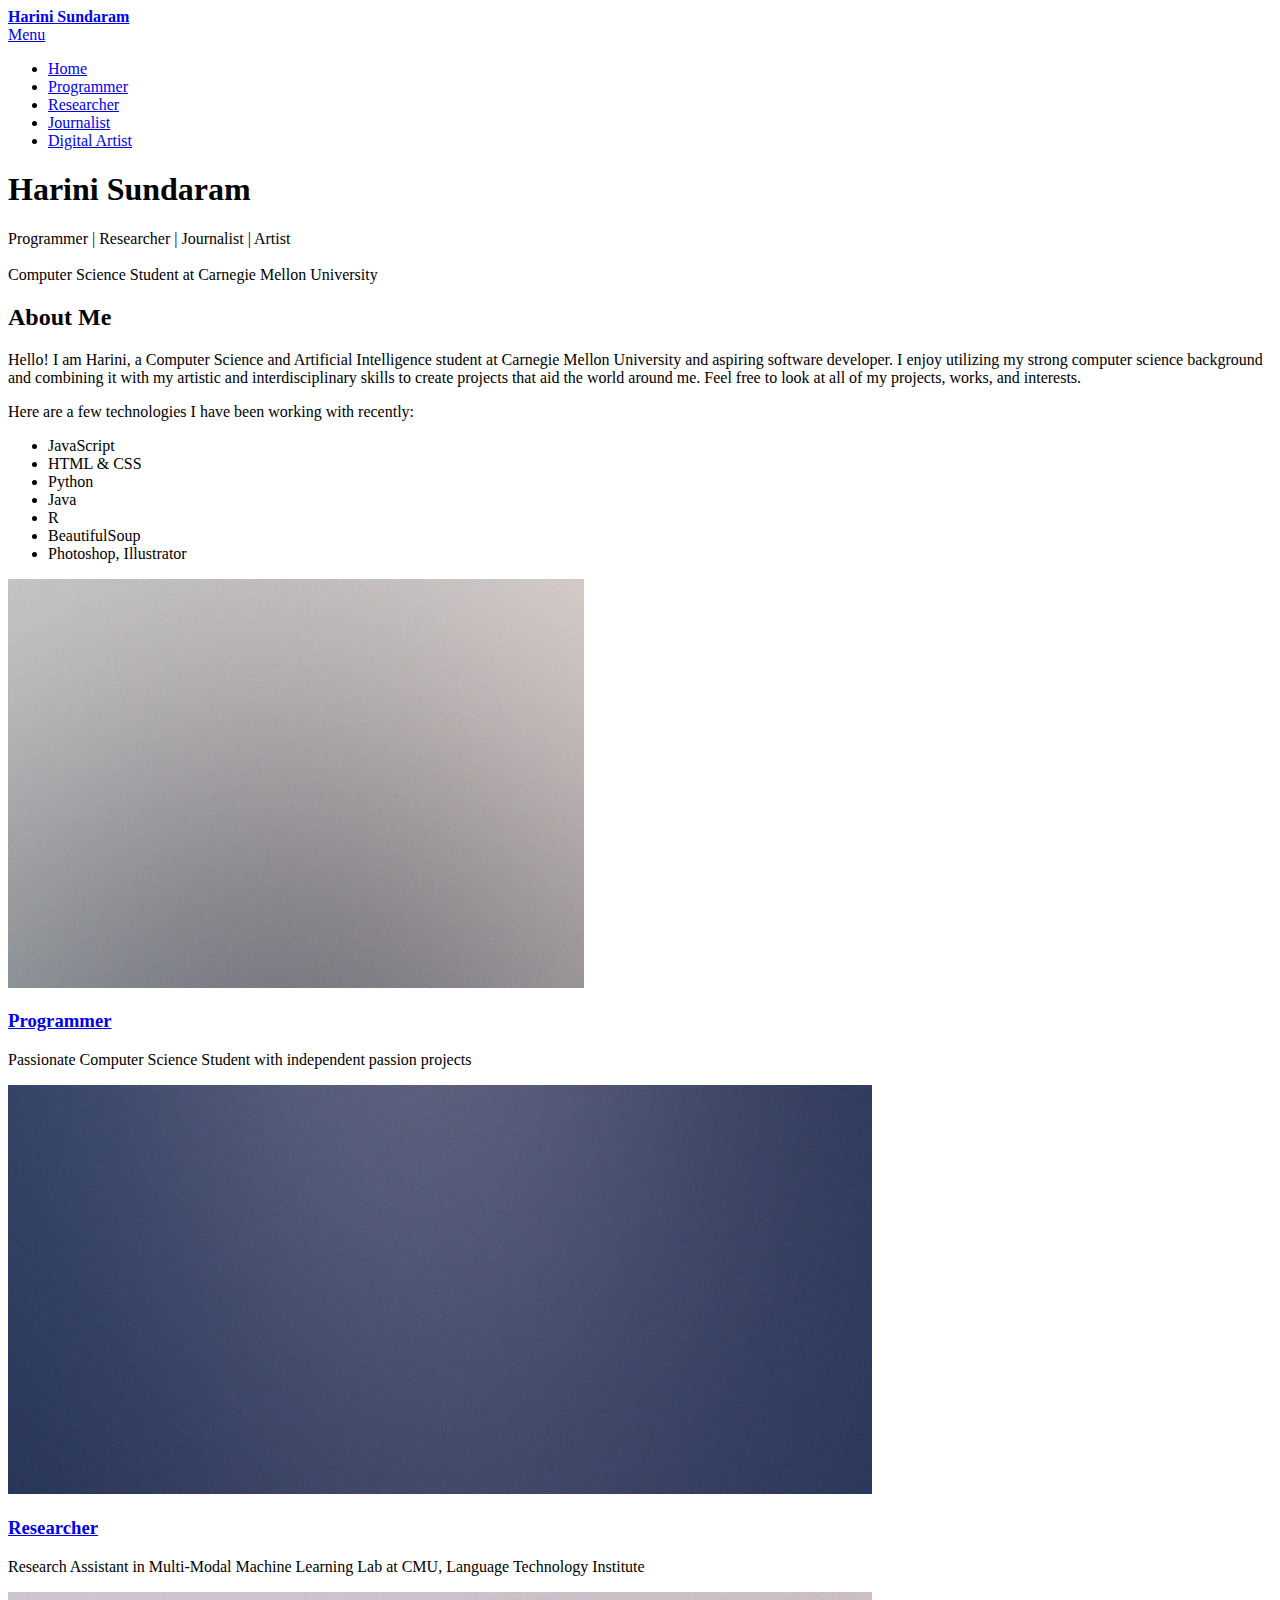
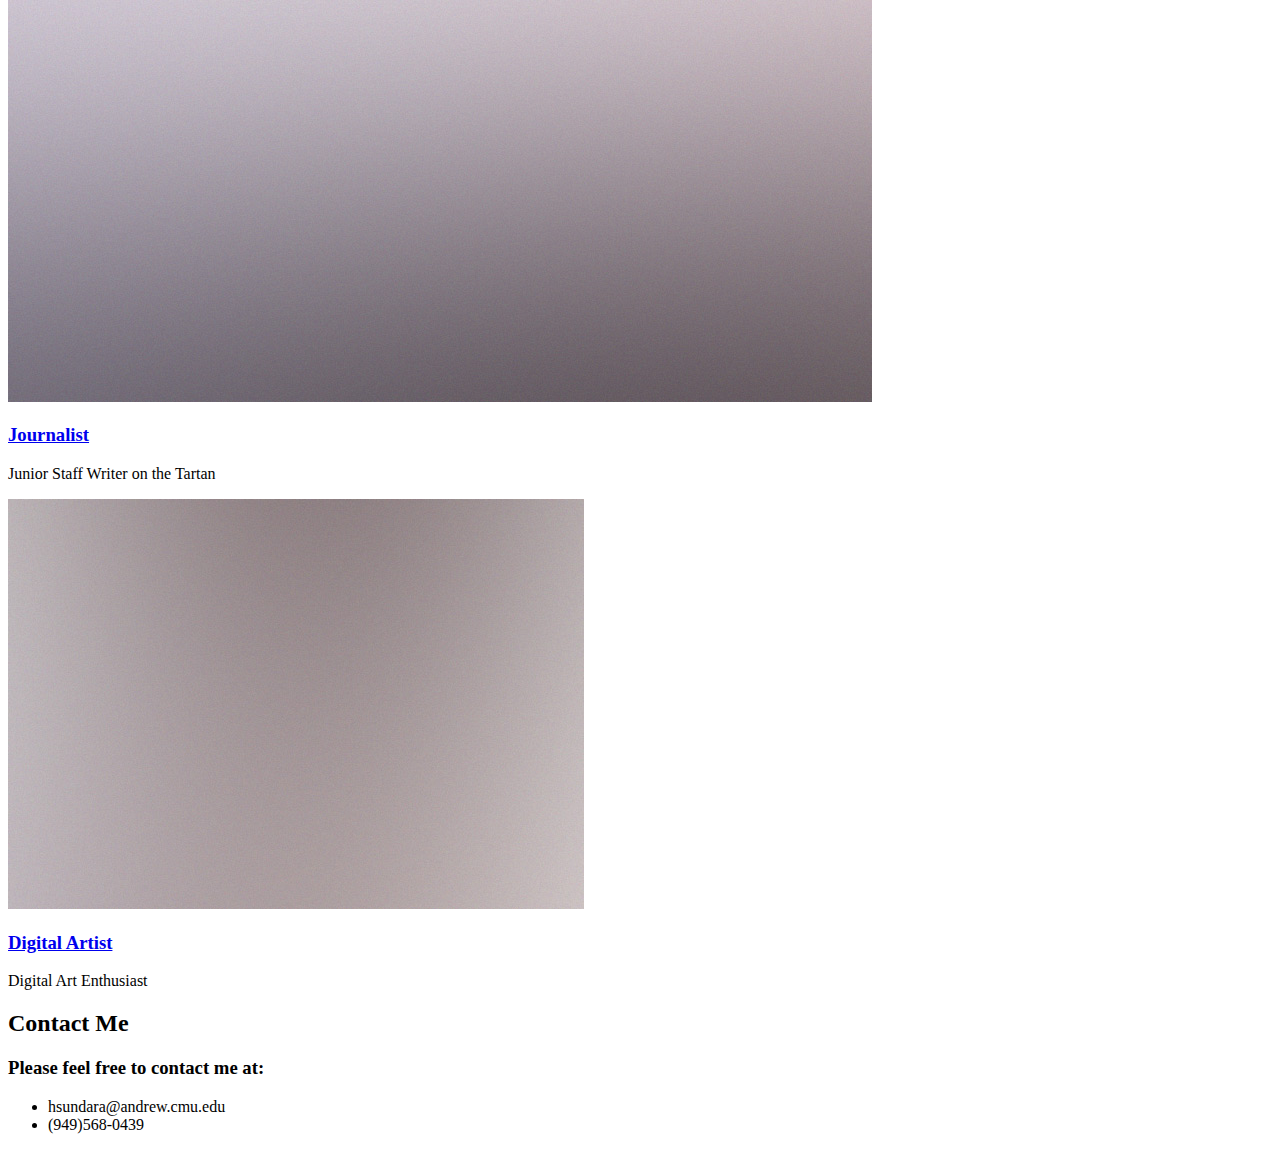
==== index.html @ 228cded6 "Add files via upload" ====
<!DOCTYPE HTML>

<html>
	<head>
		<title>Harini Sundaram's Website</title>
		<meta charset="utf-8" />
		<!-- <meta name="viewport" content="width=device-width, initial-scale=1, user-scalable=no" /> -->
		<link rel="stylesheet" href="assets/css/main.css" />
		<!-- <link rel="stylesheet" href="assets/css/styles.css" /> -->

		<noscript><link rel="stylesheet" href="assets/css/noscript.css" /></noscript>
	</head>
	<body class="is-preload">
		
		<!-- Wrapper -->
			<div id="wrapper">

				<!-- Header -->
					<header id="header" class="alt">
						<a href="index.html" class="logo"><strong>Harini Sundaram</strong> </a>
						<nav>
							<a href="#menu">Menu</a>
						</nav>
					</header>

				<!-- Menu -->
					<nav id="menu">
						<ul class="links">
							<li><a href="index.html">Home</a></li>
							<li><a href="programmer.html">Programmer</a></li>
							<li><a href="researcher.html">Researcher</a></li>
							<li><a href="journalist.html">Journalist</a></li>
							<li><a href="digitalArtist.html">Digital Artist</a></li>
						</ul>
					</nav>
				

				<!-- Banner -->
					<section id="banner" class="major">
						<div class="inner">
							
								<header class="major">
									<h1>Harini Sundaram</h1>
								</header>
								<div class="content">
									<p>Programmer | Researcher | Journalist | Artist <br><br>
									Computer Science Student at Carnegie Mellon University</p>
									
								</div>
							</div>

						</div>
					</section>

				<!-- Main -->
					<div id="main">
						<section id="two">
							<div class="inner">
								<header class="major">
									<h2>About Me</h2>
								</header>
								<p>Hello! I am Harini, a Computer Science and Artificial Intelligence student at Carnegie Mellon University and aspiring software developer. I enjoy utilizing my strong computer science background and combining it with my artistic and interdisciplinary skills to create projects that aid the world around me. Feel free to look at all of my projects, works, and interests.</p>
								<p>Here are a few technologies I have been working with recently: 
									<ul class = "skills-list">
										<li>JavaScript</li>
										<li>HTML & CSS</li>
										<li>Python</li>
										<li>Java</li>
										<li>R</li>
										<li>BeautifulSoup</li>
										<li>Photoshop, Illustrator</li>
										
									</ul>
								</p>
							</div>
						</section>

						<!-- One -->
							<section id="one" class="tiles">
								<article>
									<span class="image">
										<img src="images/pic01.jpg" alt="" />
									</span>
									<header class="major">
										<h3><a href="programmer.html" class="link">Programmer</a></h3>
										<p>Passionate Computer Science Student with independent passion projects</p>
									</header>
								</article>
								<article>
									<span class="image">
										<img src="images/pic02.jpg" alt="" />
									</span>
									<header class="major">
										<h3><a href="researcher.html" class="link">Researcher</a></h3>
										<p>Research Assistant in Multi-Modal Machine Learning Lab at CMU, Language Technology Institute <br></p>
									</header>
								</article>
								<article>
									<span class="image">
										<img src="images/pic03.jpg" alt="" />
									</span>
									<header class="major">
										<h3><a href="journalist.html" class="link">Journalist</a></h3>
										<p>Junior Staff Writer on the Tartan</p>
									</header>
								</article>
								<article>
									<span class="image">
										<img src="images/pic04.jpg" alt="" />
									</span>
									<header class="major">
										<h3><a href="digitalArtist.html" class="link">Digital Artist</a></h3>
										<p>Digital Art Enthusiast</p>
									</header>
								
								</article>
							</section>

							<section id="three">
								<div class="inner">
									<header class="major">
										<h2>Contact Me</h2>
									</header>
									<h3>Please feel free to contact me at: </h3>
										<ul class = "contact-list">
											<li><span class="icon solid alt fa-envelope"></span>hsundara@andrew.cmu.edu</li>
											<li><span class="icon solid alt fa-phone"></span>(949)568-0439</li>
		
											
										</ul>
								</div>
							</section>
					</div>

				<!-- Contact -->
				
				
				
			</div>

		<!-- Scripts -->
			<script src="assets/js/jquery.min.js"></script>
			<script src="assets/js/jquery.scrolly.min.js"></script>
			<script src="assets/js/jquery.scrollex.min.js"></script>
			<script src="assets/js/browser.min.js"></script>
			<script src="assets/js/breakpoints.min.js"></script>
			<script src="assets/js/util.js"></script>
			<script src="assets/js/main.js"></script>

	</body>
</html>
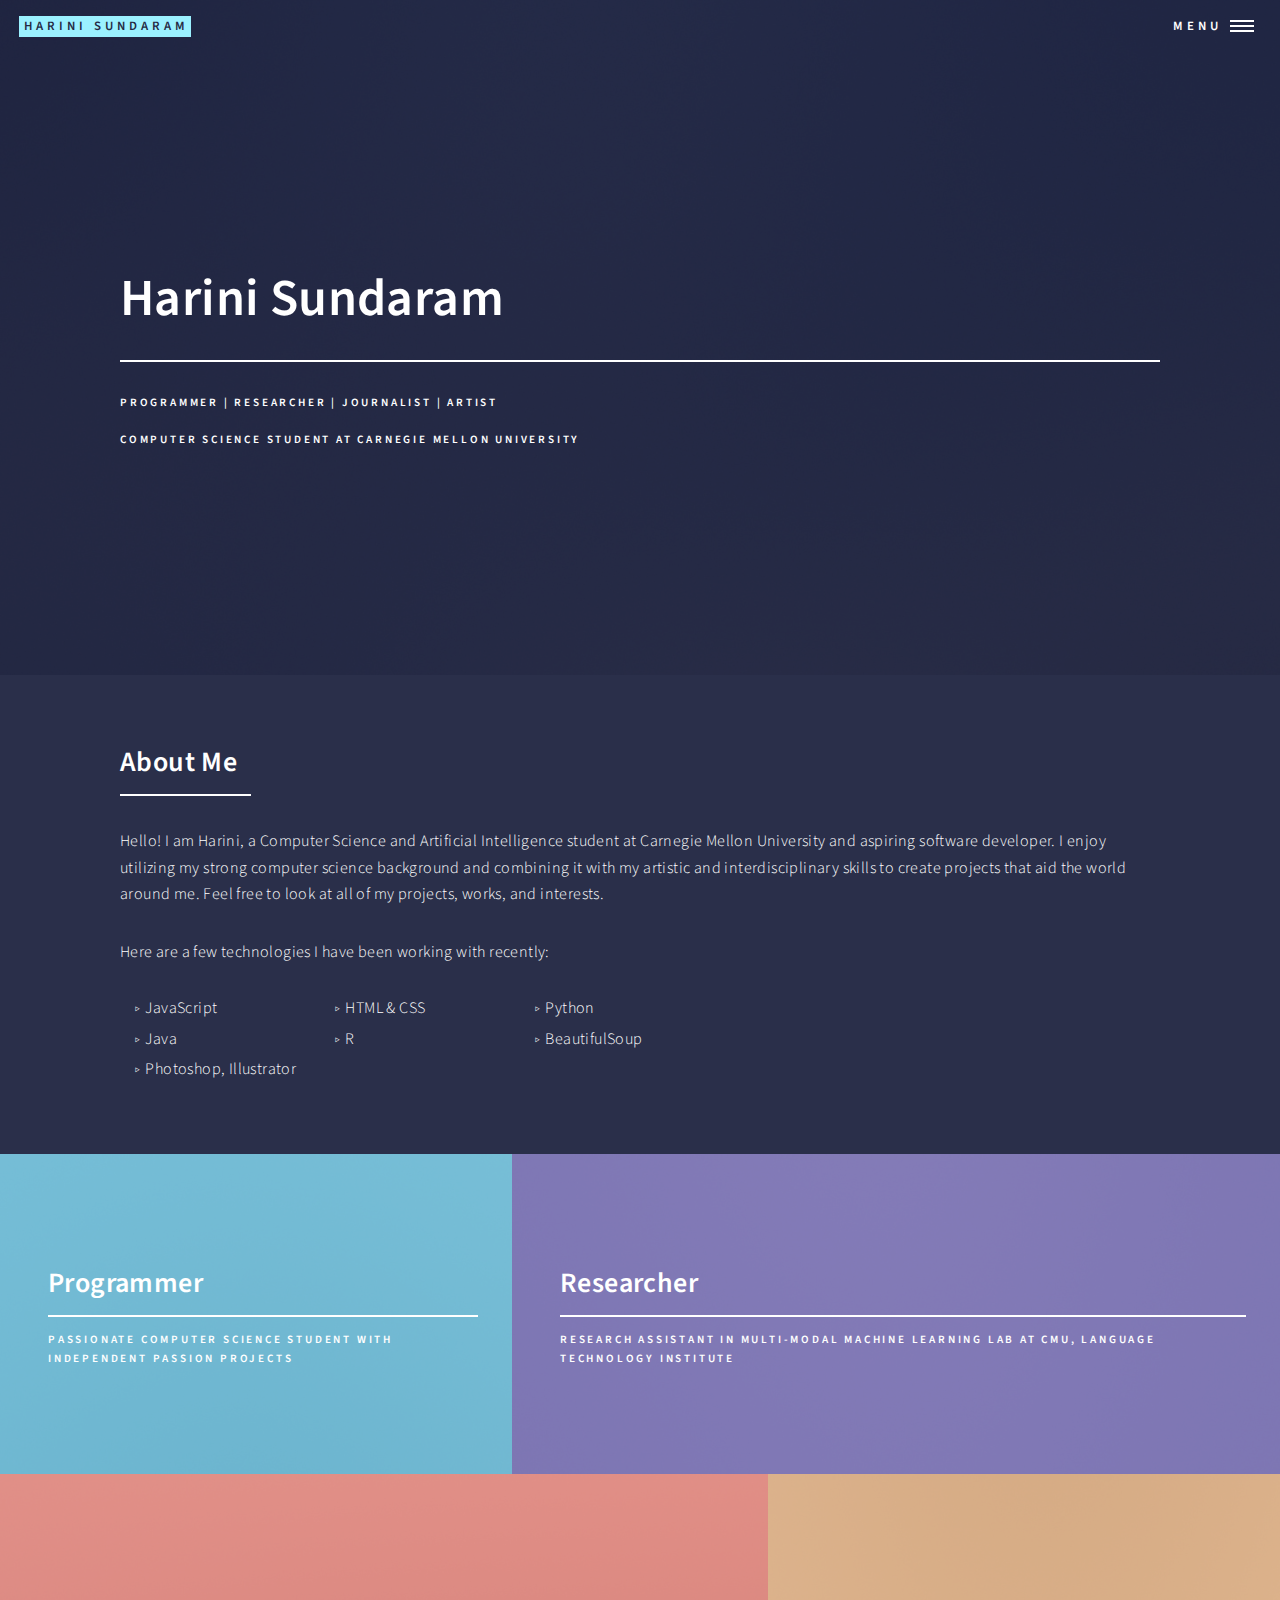
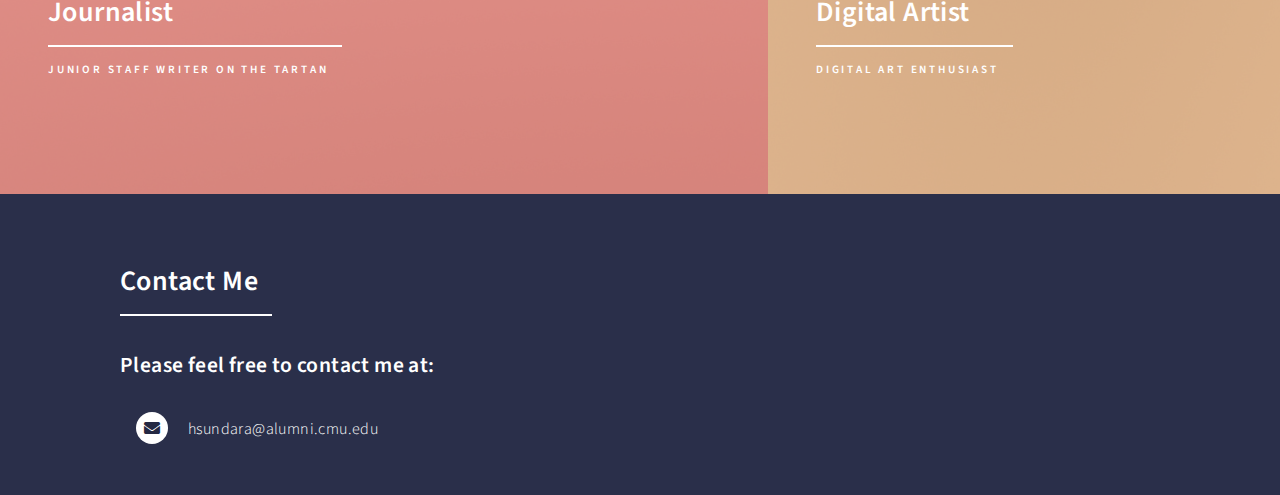
==== commit f4647d4b: "Update index.html" ====
--- a/index.html
+++ b/index.html
@@ -123,9 +123,7 @@
 									</header>
 									<h3>Please feel free to contact me at: </h3>
 										<ul class = "contact-list">
-											<li><span class="icon solid alt fa-envelope"></span>hsundara@andrew.cmu.edu</li>
-											<li><span class="icon solid alt fa-phone"></span>(949)568-0439</li>
-		
+											<li><span class="icon solid alt fa-envelope"></span>hsundara@alumni.cmu.edu</li>		
 											
 										</ul>
 								</div>
@@ -148,4 +146,4 @@
 			<script src="assets/js/main.js"></script>
 
 	</body>
-</html>+</html>
--- a/assets/css/main.css
+++ b/assets/css/main.css
@@ -0,0 +1,4002 @@
+@import url(fontawesome-all.min.css);
+@import url("https://fonts.googleapis.com/css?family=Source+Sans+Pro:300,300italic,600,600italic");
+
+
+html, body, div, span, applet, object,
+iframe, h1, h2, h3, h4, h5, h6, p, blockquote,
+pre, a, abbr, acronym, address, big, cite,
+code, del, dfn, em, img, ins, kbd, q, s, samp,
+small, strike, strong, sub, sup, tt, var, b,
+u, i, center, dl, dt, dd, ol, ul, li, fieldset,
+form, label, legend, table, caption, tbody,
+tfoot, thead, tr, th, td, article, aside,
+canvas, details, embed, figure, figcaption,
+footer, header, hgroup, menu, nav, output, ruby,
+section, summary, time, mark, audio, video {
+	margin: 0;
+	padding: 0;
+	border: 0;
+	font-size: 100%;
+	font: inherit;
+	vertical-align: baseline;}
+
+article, aside, details, figcaption, figure,
+footer, header, hgroup, menu, nav, section {
+	display: block;}
+
+body {
+	line-height: 1;
+}
+
+ol, ul {
+	list-style: none;
+}
+
+blockquote, q {
+	quotes: none;
+}
+
+	blockquote:before, blockquote:after, q:before, q:after {
+		content: '';
+		content: none;
+	}
+
+table {
+	border-collapse: collapse;
+	border-spacing: 0;
+}
+
+body {
+	-webkit-text-size-adjust: none;
+}
+
+mark {
+	background-color: transparent;
+	color: inherit;
+}
+
+input::-moz-focus-inner {
+	border: 0;
+	padding: 0;
+}
+
+input, select, textarea {
+	-moz-appearance: none;
+	-webkit-appearance: none;
+	-ms-appearance: none;
+	appearance: none;
+}
+
+/* Basic */
+
+	@-ms-viewport {
+		width: device-width;
+	}
+
+	body {
+		-ms-overflow-style: scrollbar;
+	}
+
+	@media screen and (max-width: 480px) {
+
+		html, body {
+			min-width: 320px;
+		}
+
+	}
+
+	html {
+		box-sizing: border-box;
+	}
+
+	*, *:before, *:after {
+		box-sizing: inherit;
+	}
+
+	body {
+		background: #242943;
+	}
+
+		body.is-preload *, body.is-preload *:before, body.is-preload *:after {
+			-moz-animation: none !important;
+			-webkit-animation: none !important;
+			-ms-animation: none !important;
+			animation: none !important;
+			-moz-transition: none !important;
+			-webkit-transition: none !important;
+			-ms-transition: none !important;
+			transition: none !important;
+		}
+
+/* Type */
+
+	body, input, select, textarea {
+		color: #ffffff;
+		font-family: "Source Sans Pro", Helvetica, sans-serif;
+		font-size: 17pt;
+		font-weight: 300;
+		letter-spacing: 0.025em;
+		line-height: 1.65;
+	}
+
+		@media screen and (max-width: 1680px) {
+
+			body, input, select, textarea {
+				font-size: 14pt;
+			}
+
+		}
+
+		@media screen and (max-width: 1280px) {
+
+			body, input, select, textarea {
+				font-size: 12pt;
+			}
+
+		}
+
+		@media screen and (max-width: 360px) {
+
+			body, input, select, textarea {
+				font-size: 11pt;
+			}
+
+		}
+
+	a {
+		-moz-transition: color 0.2s ease-in-out, border-bottom-color 0.2s ease-in-out;
+		-webkit-transition: color 0.2s ease-in-out, border-bottom-color 0.2s ease-in-out;
+		-ms-transition: color 0.2s ease-in-out, border-bottom-color 0.2s ease-in-out;
+		transition: color 0.2s ease-in-out, border-bottom-color 0.2s ease-in-out;
+		border-bottom: dotted 1px;
+		color: inherit;
+		text-decoration: none;
+	}
+
+		a:hover {
+			border-bottom-color: transparent;
+			color: #9bf1ff !important;
+		}
+
+		a:active {
+			color: #53e3fb !important;
+		}
+
+	strong, b {
+		color: #ffffff;
+		font-weight: 600;
+	}
+
+	em, i {
+		font-style: italic;
+	}
+
+	p {
+		margin: 0 0 2em 0;
+	}
+
+	h1, h2, h3, h4, h5, h6 {
+		color: #ffffff;
+		font-weight: 600;
+		line-height: 1.65;
+		margin: 0 0 1em 0;
+	}
+
+		h1 a, h2 a, h3 a, h4 a, h5 a, h6 a {
+			color: inherit;
+			border-bottom: 0;
+		}
+
+	h1 {
+		font-size: 2.5em;
+	}
+
+	h2 {
+		font-size: 1.75em;
+	}
+
+	h3 {
+		font-size: 1.35em;
+	}
+
+	h4 {
+		font-size: 1.1em;
+	}
+
+	h5 {
+		font-size: 0.9em;
+	}
+
+	h6 {
+		font-size: 0.7em;
+	}
+
+	@media screen and (max-width: 736px) {
+
+		h1 {
+			font-size: 2em;
+		}
+
+		h2 {
+			font-size: 1.5em;
+		}
+
+		h3 {
+			font-size: 1.25em;
+		}
+
+	}
+
+	sub {
+		font-size: 0.8em;
+		position: relative;
+		top: 0.5em;
+	}
+
+	sup {
+		font-size: 0.8em;
+		position: relative;
+		top: -0.5em;
+	}
+
+	blockquote {
+		border-left: solid 4px rgba(212, 212, 255, 0.1);
+		font-style: italic;
+		margin: 0 0 2em 0;
+		padding: 0.5em 0 0.5em 2em;
+	}
+
+	code {
+		background: rgba(212, 212, 255, 0.035);
+		font-family: "Courier New", monospace;
+		font-size: 0.9em;
+		margin: 0 0.25em;
+		padding: 0.25em 0.65em;
+	}
+
+	pre {
+		-webkit-overflow-scrolling: touch;
+		font-family: "Courier New", monospace;
+		font-size: 0.9em;
+		margin: 0 0 2em 0;
+	}
+
+		pre code {
+			display: block;
+			line-height: 1.75;
+			padding: 1em 1.5em;
+			overflow-x: auto;
+		}
+
+	hr {
+		border: 0;
+		border-bottom: solid 1px rgba(212, 212, 255, 0.1);
+		margin: 2em 0;
+	}
+
+		hr.major {
+			margin: 3em 0;
+		}
+
+	.align-left {
+		text-align: left;
+	}
+
+	.align-center {
+		text-align: center;
+	}
+
+	.align-right {
+		text-align: right;
+	}
+
+/* Row */
+
+	.row {
+		display: flex;
+		flex-wrap: wrap;
+		box-sizing: border-box;
+		align-items: stretch;
+	}
+
+		.row > * {
+			box-sizing: border-box;
+		}
+
+		.row.gtr-uniform > * > :last-child {
+			margin-bottom: 0;
+		}
+
+		.row.aln-left {
+			justify-content: flex-start;
+		}
+
+		.row.aln-center {
+			justify-content: center;
+		}
+
+		.row.aln-right {
+			justify-content: flex-end;
+		}
+
+		.row.aln-top {
+			align-items: flex-start;
+		}
+
+		.row.aln-middle {
+			align-items: center;
+		}
+
+		.row.aln-bottom {
+			align-items: flex-end;
+		}
+
+		.row > .imp {
+			order: -1;
+		}
+
+		.row > .col-1 {
+			width: 8.33333%;
+		}
+
+		.row > .off-1 {
+			margin-left: 8.33333%;
+		}
+
+		.row > .col-2 {
+			width: 16.66667%;
+		}
+
+		.row > .off-2 {
+			margin-left: 16.66667%;
+		}
+
+		.row > .col-3 {
+			width: 25%;
+		}
+
+		.row > .off-3 {
+			margin-left: 25%;
+		}
+
+		.row > .col-4 {
+			width: 33.33333%;
+		}
+
+		.row > .off-4 {
+			margin-left: 33.33333%;
+		}
+
+		.row > .col-5 {
+			width: 41.66667%;
+		}
+
+		.row > .off-5 {
+			margin-left: 41.66667%;
+		}
+
+		.row > .col-6 {
+			width: 50%;
+		}
+
+		.row > .off-6 {
+			margin-left: 50%;
+		}
+
+		.row > .col-7 {
+			width: 58.33333%;
+		}
+
+		.row > .off-7 {
+			margin-left: 58.33333%;
+		}
+
+		.row > .col-8 {
+			width: 66.66667%;
+		}
+
+		.row > .off-8 {
+			margin-left: 66.66667%;
+		}
+
+		.row > .col-9 {
+			width: 75%;
+		}
+
+		.row > .off-9 {
+			margin-left: 75%;
+		}
+
+		.row > .col-10 {
+			width: 83.33333%;
+		}
+
+		.row > .off-10 {
+			margin-left: 83.33333%;
+		}
+
+		.row > .col-11 {
+			width: 91.66667%;
+		}
+
+		.row > .off-11 {
+			margin-left: 91.66667%;
+		}
+
+		.row > .col-12 {
+			width: 100%;
+		}
+
+		.row > .off-12 {
+			margin-left: 100%;
+		}
+
+		.row.gtr-0 {
+			margin-top: 0;
+			margin-left: 0em;
+		}
+
+			.row.gtr-0 > * {
+				padding: 0 0 0 0em;
+			}
+
+			.row.gtr-0.gtr-uniform {
+				margin-top: 0em;
+			}
+
+				.row.gtr-0.gtr-uniform > * {
+					padding-top: 0em;
+				}
+
+		.row.gtr-25 {
+			margin-top: 0;
+			margin-left: -0.5em;
+		}
+
+			.row.gtr-25 > * {
+				padding: 0 0 0 0.5em;
+			}
+
+			.row.gtr-25.gtr-uniform {
+				margin-top: -0.5em;
+			}
+
+				.row.gtr-25.gtr-uniform > * {
+					padding-top: 0.5em;
+				}
+
+		.row.gtr-50 {
+			margin-top: 0;
+			margin-left: -1em;
+		}
+
+			.row.gtr-50 > * {
+				padding: 0 0 0 1em;
+			}
+
+			.row.gtr-50.gtr-uniform {
+				margin-top: -1em;
+			}
+
+				.row.gtr-50.gtr-uniform > * {
+					padding-top: 1em;
+				}
+
+		.row {
+			margin-top: 0;
+			margin-left: -2em;
+		}
+
+			.row > * {
+				padding: 0 0 0 2em;
+			}
+
+			.row.gtr-uniform {
+				margin-top: -2em;
+			}
+
+				.row.gtr-uniform > * {
+					padding-top: 2em;
+				}
+
+		.row.gtr-150 {
+			margin-top: 0;
+			margin-left: -3em;
+		}
+
+			.row.gtr-150 > * {
+				padding: 0 0 0 3em;
+			}
+
+			.row.gtr-150.gtr-uniform {
+				margin-top: -3em;
+			}
+
+				.row.gtr-150.gtr-uniform > * {
+					padding-top: 3em;
+				}
+
+		.row.gtr-200 {
+			margin-top: 0;
+			margin-left: -4em;
+		}
+
+			.row.gtr-200 > * {
+				padding: 0 0 0 4em;
+			}
+
+			.row.gtr-200.gtr-uniform {
+				margin-top: -4em;
+			}
+
+				.row.gtr-200.gtr-uniform > * {
+					padding-top: 4em;
+				}
+
+		@media screen and (max-width: 1680px) {
+
+			.row {
+				display: flex;
+				flex-wrap: wrap;
+				box-sizing: border-box;
+				align-items: stretch;
+			}
+
+				.row > * {
+					box-sizing: border-box;
+				}
+
+				.row.gtr-uniform > * > :last-child {
+					margin-bottom: 0;
+				}
+
+				.row.aln-left {
+					justify-content: flex-start;
+				}
+
+				.row.aln-center {
+					justify-content: center;
+				}
+
+				.row.aln-right {
+					justify-content: flex-end;
+				}
+
+				.row.aln-top {
+					align-items: flex-start;
+				}
+
+				.row.aln-middle {
+					align-items: center;
+				}
+
+				.row.aln-bottom {
+					align-items: flex-end;
+				}
+
+				.row > .imp-xlarge {
+					order: -1;
+				}
+
+				.row > .col-1-xlarge {
+					width: 8.33333%;
+				}
+
+				.row > .off-1-xlarge {
+					margin-left: 8.33333%;
+				}
+
+				.row > .col-2-xlarge {
+					width: 16.66667%;
+				}
+
+				.row > .off-2-xlarge {
+					margin-left: 16.66667%;
+				}
+
+				.row > .col-3-xlarge {
+					width: 25%;
+				}
+
+				.row > .off-3-xlarge {
+					margin-left: 25%;
+				}
+
+				.row > .col-4-xlarge {
+					width: 33.33333%;
+				}
+
+				.row > .off-4-xlarge {
+					margin-left: 33.33333%;
+				}
+
+				.row > .col-5-xlarge {
+					width: 41.66667%;
+				}
+
+				.row > .off-5-xlarge {
+					margin-left: 41.66667%;
+				}
+
+				.row > .col-6-xlarge {
+					width: 50%;
+				}
+
+				.row > .off-6-xlarge {
+					margin-left: 50%;
+				}
+
+				.row > .col-7-xlarge {
+					width: 58.33333%;
+				}
+
+				.row > .off-7-xlarge {
+					margin-left: 58.33333%;
+				}
+
+				.row > .col-8-xlarge {
+					width: 66.66667%;
+				}
+
+				.row > .off-8-xlarge {
+					margin-left: 66.66667%;
+				}
+
+				.row > .col-9-xlarge {
+					width: 75%;
+				}
+
+				.row > .off-9-xlarge {
+					margin-left: 75%;
+				}
+
+				.row > .col-10-xlarge {
+					width: 83.33333%;
+				}
+
+				.row > .off-10-xlarge {
+					margin-left: 83.33333%;
+				}
+
+				.row > .col-11-xlarge {
+					width: 91.66667%;
+				}
+
+				.row > .off-11-xlarge {
+					margin-left: 91.66667%;
+				}
+
+				.row > .col-12-xlarge {
+					width: 100%;
+				}
+
+				.row > .off-12-xlarge {
+					margin-left: 100%;
+				}
+
+				.row.gtr-0 {
+					margin-top: 0;
+					margin-left: 0em;
+				}
+
+					.row.gtr-0 > * {
+						padding: 0 0 0 0em;
+					}
+
+					.row.gtr-0.gtr-uniform {
+						margin-top: 0em;
+					}
+
+						.row.gtr-0.gtr-uniform > * {
+							padding-top: 0em;
+						}
+
+				.row.gtr-25 {
+					margin-top: 0;
+					margin-left: -0.5em;
+				}
+
+					.row.gtr-25 > * {
+						padding: 0 0 0 0.5em;
+					}
+
+					.row.gtr-25.gtr-uniform {
+						margin-top: -0.5em;
+					}
+
+						.row.gtr-25.gtr-uniform > * {
+							padding-top: 0.5em;
+						}
+
+				.row.gtr-50 {
+					margin-top: 0;
+					margin-left: -1em;
+				}
+
+					.row.gtr-50 > * {
+						padding: 0 0 0 1em;
+					}
+
+					.row.gtr-50.gtr-uniform {
+						margin-top: -1em;
+					}
+
+						.row.gtr-50.gtr-uniform > * {
+							padding-top: 1em;
+						}
+
+				.row {
+					margin-top: 0;
+					margin-left: -2em;
+				}
+
+					.row > * {
+						padding: 0 0 0 2em;
+					}
+
+					.row.gtr-uniform {
+						margin-top: -2em;
+					}
+
+						.row.gtr-uniform > * {
+							padding-top: 2em;
+						}
+
+				.row.gtr-150 {
+					margin-top: 0;
+					margin-left: -3em;
+				}
+
+					.row.gtr-150 > * {
+						padding: 0 0 0 3em;
+					}
+
+					.row.gtr-150.gtr-uniform {
+						margin-top: -3em;
+					}
+
+						.row.gtr-150.gtr-uniform > * {
+							padding-top: 3em;
+						}
+
+				.row.gtr-200 {
+					margin-top: 0;
+					margin-left: -4em;
+				}
+
+					.row.gtr-200 > * {
+						padding: 0 0 0 4em;
+					}
+
+					.row.gtr-200.gtr-uniform {
+						margin-top: -4em;
+					}
+
+						.row.gtr-200.gtr-uniform > * {
+							padding-top: 4em;
+						}
+
+		}
+
+		@media screen and (max-width: 1280px) {
+
+			.row {
+				display: flex;
+				flex-wrap: wrap;
+				box-sizing: border-box;
+				align-items: stretch;
+			}
+
+				.row > * {
+					box-sizing: border-box;
+				}
+
+				.row.gtr-uniform > * > :last-child {
+					margin-bottom: 0;
+				}
+
+				.row.aln-left {
+					justify-content: flex-start;
+				}
+
+				.row.aln-center {
+					justify-content: center;
+				}
+
+				.row.aln-right {
+					justify-content: flex-end;
+				}
+
+				.row.aln-top {
+					align-items: flex-start;
+				}
+
+				.row.aln-middle {
+					align-items: center;
+				}
+
+				.row.aln-bottom {
+					align-items: flex-end;
+				}
+
+				.row > .imp-large {
+					order: -1;
+				}
+
+				.row > .col-1-large {
+					width: 8.33333%;
+				}
+
+				.row > .off-1-large {
+					margin-left: 8.33333%;
+				}
+
+				.row > .col-2-large {
+					width: 16.66667%;
+				}
+
+				.row > .off-2-large {
+					margin-left: 16.66667%;
+				}
+
+				.row > .col-3-large {
+					width: 25%;
+				}
+
+				.row > .off-3-large {
+					margin-left: 25%;
+				}
+
+				.row > .col-4-large {
+					width: 33.33333%;
+				}
+
+				.row > .off-4-large {
+					margin-left: 33.33333%;
+				}
+
+				.row > .col-5-large {
+					width: 41.66667%;
+				}
+
+				.row > .off-5-large {
+					margin-left: 41.66667%;
+				}
+
+				.row > .col-6-large {
+					width: 50%;
+				}
+
+				.row > .off-6-large {
+					margin-left: 50%;
+				}
+
+				.row > .col-7-large {
+					width: 58.33333%;
+				}
+
+				.row > .off-7-large {
+					margin-left: 58.33333%;
+				}
+
+				.row > .col-8-large {
+					width: 66.66667%;
+				}
+
+				.row > .off-8-large {
+					margin-left: 66.66667%;
+				}
+
+				.row > .col-9-large {
+					width: 75%;
+				}
+
+				.row > .off-9-large {
+					margin-left: 75%;
+				}
+
+				.row > .col-10-large {
+					width: 83.33333%;
+				}
+
+				.row > .off-10-large {
+					margin-left: 83.33333%;
+				}
+
+				.row > .col-11-large {
+					width: 91.66667%;
+				}
+
+				.row > .off-11-large {
+					margin-left: 91.66667%;
+				}
+
+				.row > .col-12-large {
+					width: 100%;
+				}
+
+				.row > .off-12-large {
+					margin-left: 100%;
+				}
+
+				.row.gtr-0 {
+					margin-top: 0;
+					margin-left: 0em;
+				}
+
+					.row.gtr-0 > * {
+						padding: 0 0 0 0em;
+					}
+
+					.row.gtr-0.gtr-uniform {
+						margin-top: 0em;
+					}
+
+						.row.gtr-0.gtr-uniform > * {
+							padding-top: 0em;
+						}
+
+				.row.gtr-25 {
+					margin-top: 0;
+					margin-left: -0.375em;
+				}
+
+					.row.gtr-25 > * {
+						padding: 0 0 0 0.375em;
+					}
+
+					.row.gtr-25.gtr-uniform {
+						margin-top: -0.375em;
+					}
+
+						.row.gtr-25.gtr-uniform > * {
+							padding-top: 0.375em;
+						}
+
+				.row.gtr-50 {
+					margin-top: 0;
+					margin-left: -0.75em;
+				}
+
+					.row.gtr-50 > * {
+						padding: 0 0 0 0.75em;
+					}
+
+					.row.gtr-50.gtr-uniform {
+						margin-top: -0.75em;
+					}
+
+						.row.gtr-50.gtr-uniform > * {
+							padding-top: 0.75em;
+						}
+
+				.row {
+					margin-top: 0;
+					margin-left: -1.5em;
+				}
+
+					.row > * {
+						padding: 0 0 0 1.5em;
+					}
+
+					.row.gtr-uniform {
+						margin-top: -1.5em;
+					}
+
+						.row.gtr-uniform > * {
+							padding-top: 1.5em;
+						}
+
+				.row.gtr-150 {
+					margin-top: 0;
+					margin-left: -2.25em;
+				}
+
+					.row.gtr-150 > * {
+						padding: 0 0 0 2.25em;
+					}
+
+					.row.gtr-150.gtr-uniform {
+						margin-top: -2.25em;
+					}
+
+						.row.gtr-150.gtr-uniform > * {
+							padding-top: 2.25em;
+						}
+
+				.row.gtr-200 {
+					margin-top: 0;
+					margin-left: -3em;
+				}
+
+					.row.gtr-200 > * {
+						padding: 0 0 0 3em;
+					}
+
+					.row.gtr-200.gtr-uniform {
+						margin-top: -3em;
+					}
+
+						.row.gtr-200.gtr-uniform > * {
+							padding-top: 3em;
+						}
+
+		}
+
+		@media screen and (max-width: 980px) {
+
+			.row {
+				display: flex;
+				flex-wrap: wrap;
+				box-sizing: border-box;
+				align-items: stretch;
+			}
+
+				.row > * {
+					box-sizing: border-box;
+				}
+
+				.row.gtr-uniform > * > :last-child {
+					margin-bottom: 0;
+				}
+
+				.row.aln-left {
+					justify-content: flex-start;
+				}
+
+				.row.aln-center {
+					justify-content: center;
+				}
+
+				.row.aln-right {
+					justify-content: flex-end;
+				}
+
+				.row.aln-top {
+					align-items: flex-start;
+				}
+
+				.row.aln-middle {
+					align-items: center;
+				}
+
+				.row.aln-bottom {
+					align-items: flex-end;
+				}
+
+				.row > .imp-medium {
+					order: -1;
+				}
+
+				.row > .col-1-medium {
+					width: 8.33333%;
+				}
+
+				.row > .off-1-medium {
+					margin-left: 8.33333%;
+				}
+
+				.row > .col-2-medium {
+					width: 16.66667%;
+				}
+
+				.row > .off-2-medium {
+					margin-left: 16.66667%;
+				}
+
+				.row > .col-3-medium {
+					width: 25%;
+				}
+
+				.row > .off-3-medium {
+					margin-left: 25%;
+				}
+
+				.row > .col-4-medium {
+					width: 33.33333%;
+				}
+
+				.row > .off-4-medium {
+					margin-left: 33.33333%;
+				}
+
+				.row > .col-5-medium {
+					width: 41.66667%;
+				}
+
+				.row > .off-5-medium {
+					margin-left: 41.66667%;
+				}
+
+				.row > .col-6-medium {
+					width: 50%;
+				}
+
+				.row > .off-6-medium {
+					margin-left: 50%;
+				}
+
+				.row > .col-7-medium {
+					width: 58.33333%;
+				}
+
+				.row > .off-7-medium {
+					margin-left: 58.33333%;
+				}
+
+				.row > .col-8-medium {
+					width: 66.66667%;
+				}
+
+				.row > .off-8-medium {
+					margin-left: 66.66667%;
+				}
+
+				.row > .col-9-medium {
+					width: 75%;
+				}
+
+				.row > .off-9-medium {
+					margin-left: 75%;
+				}
+
+				.row > .col-10-medium {
+					width: 83.33333%;
+				}
+
+				.row > .off-10-medium {
+					margin-left: 83.33333%;
+				}
+
+				.row > .col-11-medium {
+					width: 91.66667%;
+				}
+
+				.row > .off-11-medium {
+					margin-left: 91.66667%;
+				}
+
+				.row > .col-12-medium {
+					width: 100%;
+				}
+
+				.row > .off-12-medium {
+					margin-left: 100%;
+				}
+
+				.row.gtr-0 {
+					margin-top: 0;
+					margin-left: 0em;
+				}
+
+					.row.gtr-0 > * {
+						padding: 0 0 0 0em;
+					}
+
+					.row.gtr-0.gtr-uniform {
+						margin-top: 0em;
+					}
+
+						.row.gtr-0.gtr-uniform > * {
+							padding-top: 0em;
+						}
+
+				.row.gtr-25 {
+					margin-top: 0;
+					margin-left: -0.375em;
+				}
+
+					.row.gtr-25 > * {
+						padding: 0 0 0 0.375em;
+					}
+
+					.row.gtr-25.gtr-uniform {
+						margin-top: -0.375em;
+					}
+
+						.row.gtr-25.gtr-uniform > * {
+							padding-top: 0.375em;
+						}
+
+				.row.gtr-50 {
+					margin-top: 0;
+					margin-left: -0.75em;
+				}
+
+					.row.gtr-50 > * {
+						padding: 0 0 0 0.75em;
+					}
+
+					.row.gtr-50.gtr-uniform {
+						margin-top: -0.75em;
+					}
+
+						.row.gtr-50.gtr-uniform > * {
+							padding-top: 0.75em;
+						}
+
+				.row {
+					margin-top: 0;
+					margin-left: -1.5em;
+				}
+
+					.row > * {
+						padding: 0 0 0 1.5em;
+					}
+
+					.row.gtr-uniform {
+						margin-top: -1.5em;
+					}
+
+						.row.gtr-uniform > * {
+							padding-top: 1.5em;
+						}
+
+				.row.gtr-150 {
+					margin-top: 0;
+					margin-left: -2.25em;
+				}
+
+					.row.gtr-150 > * {
+						padding: 0 0 0 2.25em;
+					}
+
+					.row.gtr-150.gtr-uniform {
+						margin-top: -2.25em;
+					}
+
+						.row.gtr-150.gtr-uniform > * {
+							padding-top: 2.25em;
+						}
+
+				.row.gtr-200 {
+					margin-top: 0;
+					margin-left: -3em;
+				}
+
+					.row.gtr-200 > * {
+						padding: 0 0 0 3em;
+					}
+
+					.row.gtr-200.gtr-uniform {
+						margin-top: -3em;
+					}
+
+						.row.gtr-200.gtr-uniform > * {
+							padding-top: 3em;
+						}
+
+		}
+
+		@media screen and (max-width: 736px) {
+
+			.row {
+				display: flex;
+				flex-wrap: wrap;
+				box-sizing: border-box;
+				align-items: stretch;
+			}
+
+				.row > * {
+					box-sizing: border-box;
+				}
+
+				.row.gtr-uniform > * > :last-child {
+					margin-bottom: 0;
+				}
+
+				.row.aln-left {
+					justify-content: flex-start;
+				}
+
+				.row.aln-center {
+					justify-content: center;
+				}
+
+				.row.aln-right {
+					justify-content: flex-end;
+				}
+
+				.row.aln-top {
+					align-items: flex-start;
+				}
+
+				.row.aln-middle {
+					align-items: center;
+				}
+
+				.row.aln-bottom {
+					align-items: flex-end;
+				}
+
+				.row > .imp-small {
+					order: -1;
+				}
+
+				.row > .col-1-small {
+					width: 8.33333%;
+				}
+
+				.row > .off-1-small {
+					margin-left: 8.33333%;
+				}
+
+				.row > .col-2-small {
+					width: 16.66667%;
+				}
+
+				.row > .off-2-small {
+					margin-left: 16.66667%;
+				}
+
+				.row > .col-3-small {
+					width: 25%;
+				}
+
+				.row > .off-3-small {
+					margin-left: 25%;
+				}
+
+				.row > .col-4-small {
+					width: 33.33333%;
+				}
+
+				.row > .off-4-small {
+					margin-left: 33.33333%;
+				}
+
+				.row > .col-5-small {
+					width: 41.66667%;
+				}
+
+				.row > .off-5-small {
+					margin-left: 41.66667%;
+				}
+
+				.row > .col-6-small {
+					width: 50%;
+				}
+
+				.row > .off-6-small {
+					margin-left: 50%;
+				}
+
+				.row > .col-7-small {
+					width: 58.33333%;
+				}
+
+				.row > .off-7-small {
+					margin-left: 58.33333%;
+				}
+
+				.row > .col-8-small {
+					width: 66.66667%;
+				}
+
+				.row > .off-8-small {
+					margin-left: 66.66667%;
+				}
+
+				.row > .col-9-small {
+					width: 75%;
+				}
+
+				.row > .off-9-small {
+					margin-left: 75%;
+				}
+
+				.row > .col-10-small {
+					width: 83.33333%;
+				}
+
+				.row > .off-10-small {
+					margin-left: 83.33333%;
+				}
+
+				.row > .col-11-small {
+					width: 91.66667%;
+				}
+
+				.row > .off-11-small {
+					margin-left: 91.66667%;
+				}
+
+				.row > .col-12-small {
+					width: 100%;
+				}
+
+				.row > .off-12-small {
+					margin-left: 100%;
+				}
+
+				.row.gtr-0 {
+					margin-top: 0;
+					margin-left: 0em;
+				}
+
+					.row.gtr-0 > * {
+						padding: 0 0 0 0em;
+					}
+
+					.row.gtr-0.gtr-uniform {
+						margin-top: 0em;
+					}
+
+						.row.gtr-0.gtr-uniform > * {
+							padding-top: 0em;
+						}
+
+				.row.gtr-25 {
+					margin-top: 0;
+					margin-left: -0.3125em;
+				}
+
+					.row.gtr-25 > * {
+						padding: 0 0 0 0.3125em;
+					}
+
+					.row.gtr-25.gtr-uniform {
+						margin-top: -0.3125em;
+					}
+
+						.row.gtr-25.gtr-uniform > * {
+							padding-top: 0.3125em;
+						}
+
+				.row.gtr-50 {
+					margin-top: 0;
+					margin-left: -0.625em;
+				}
+
+					.row.gtr-50 > * {
+						padding: 0 0 0 0.625em;
+					}
+
+					.row.gtr-50.gtr-uniform {
+						margin-top: -0.625em;
+					}
+
+						.row.gtr-50.gtr-uniform > * {
+							padding-top: 0.625em;
+						}
+
+				.row {
+					margin-top: 0;
+					margin-left: -1.25em;
+				}
+
+					.row > * {
+						padding: 0 0 0 1.25em;
+					}
+
+					.row.gtr-uniform {
+						margin-top: -1.25em;
+					}
+
+						.row.gtr-uniform > * {
+							padding-top: 1.25em;
+						}
+
+				.row.gtr-150 {
+					margin-top: 0;
+					margin-left: -1.875em;
+				}
+
+					.row.gtr-150 > * {
+						padding: 0 0 0 1.875em;
+					}
+
+					.row.gtr-150.gtr-uniform {
+						margin-top: -1.875em;
+					}
+
+						.row.gtr-150.gtr-uniform > * {
+							padding-top: 1.875em;
+						}
+
+				.row.gtr-200 {
+					margin-top: 0;
+					margin-left: -2.5em;
+				}
+
+					.row.gtr-200 > * {
+						padding: 0 0 0 2.5em;
+					}
+
+					.row.gtr-200.gtr-uniform {
+						margin-top: -2.5em;
+					}
+
+						.row.gtr-200.gtr-uniform > * {
+							padding-top: 2.5em;
+						}
+
+		}
+
+		@media screen and (max-width: 480px) {
+
+			.row {
+				display: flex;
+				flex-wrap: wrap;
+				box-sizing: border-box;
+				align-items: stretch;
+			}
+
+				.row > * {
+					box-sizing: border-box;
+				}
+
+				.row.gtr-uniform > * > :last-child {
+					margin-bottom: 0;
+				}
+
+				.row.aln-left {
+					justify-content: flex-start;
+				}
+
+				.row.aln-center {
+					justify-content: center;
+				}
+
+				.row.aln-right {
+					justify-content: flex-end;
+				}
+
+				.row.aln-top {
+					align-items: flex-start;
+				}
+
+				.row.aln-middle {
+					align-items: center;
+				}
+
+				.row.aln-bottom {
+					align-items: flex-end;
+				}
+
+				.row > .imp-xsmall {
+					order: -1;
+				}
+
+				.row > .col-1-xsmall {
+					width: 8.33333%;
+				}
+
+				.row > .off-1-xsmall {
+					margin-left: 8.33333%;
+				}
+
+				.row > .col-2-xsmall {
+					width: 16.66667%;
+				}
+
+				.row > .off-2-xsmall {
+					margin-left: 16.66667%;
+				}
+
+				.row > .col-3-xsmall {
+					width: 25%;
+				}
+
+				.row > .off-3-xsmall {
+					margin-left: 25%;
+				}
+
+				.row > .col-4-xsmall {
+					width: 33.33333%;
+				}
+
+				.row > .off-4-xsmall {
+					margin-left: 33.33333%;
+				}
+
+				.row > .col-5-xsmall {
+					width: 41.66667%;
+				}
+
+				.row > .off-5-xsmall {
+					margin-left: 41.66667%;
+				}
+
+				.row > .col-6-xsmall {
+					width: 50%;
+				}
+
+				.row > .off-6-xsmall {
+					margin-left: 50%;
+				}
+
+				.row > .col-7-xsmall {
+					width: 58.33333%;
+				}
+
+				.row > .off-7-xsmall {
+					margin-left: 58.33333%;
+				}
+
+				.row > .col-8-xsmall {
+					width: 66.66667%;
+				}
+
+				.row > .off-8-xsmall {
+					margin-left: 66.66667%;
+				}
+
+				.row > .col-9-xsmall {
+					width: 75%;
+				}
+
+				.row > .off-9-xsmall {
+					margin-left: 75%;
+				}
+
+				.row > .col-10-xsmall {
+					width: 83.33333%;
+				}
+
+				.row > .off-10-xsmall {
+					margin-left: 83.33333%;
+				}
+
+				.row > .col-11-xsmall {
+					width: 91.66667%;
+				}
+
+				.row > .off-11-xsmall {
+					margin-left: 91.66667%;
+				}
+
+				.row > .col-12-xsmall {
+					width: 100%;
+				}
+
+				.row > .off-12-xsmall {
+					margin-left: 100%;
+				}
+
+				.row.gtr-0 {
+					margin-top: 0;
+					margin-left: 0em;
+				}
+
+					.row.gtr-0 > * {
+						padding: 0 0 0 0em;
+					}
+
+					.row.gtr-0.gtr-uniform {
+						margin-top: 0em;
+					}
+
+						.row.gtr-0.gtr-uniform > * {
+							padding-top: 0em;
+						}
+
+				.row.gtr-25 {
+					margin-top: 0;
+					margin-left: -0.3125em;
+				}
+
+					.row.gtr-25 > * {
+						padding: 0 0 0 0.3125em;
+					}
+
+					.row.gtr-25.gtr-uniform {
+						margin-top: -0.3125em;
+					}
+
+						.row.gtr-25.gtr-uniform > * {
+							padding-top: 0.3125em;
+						}
+
+				.row.gtr-50 {
+					margin-top: 0;
+					margin-left: -0.625em;
+				}
+
+					.row.gtr-50 > * {
+						padding: 0 0 0 0.625em;
+					}
+
+					.row.gtr-50.gtr-uniform {
+						margin-top: -0.625em;
+					}
+
+						.row.gtr-50.gtr-uniform > * {
+							padding-top: 0.625em;
+						}
+
+				.row {
+					margin-top: 0;
+					margin-left: -1.25em;
+				}
+
+					.row > * {
+						padding: 0 0 0 1.25em;
+					}
+
+					.row.gtr-uniform {
+						margin-top: -1.25em;
+					}
+
+						.row.gtr-uniform > * {
+							padding-top: 1.25em;
+						}
+
+				.row.gtr-150 {
+					margin-top: 0;
+					margin-left: -1.875em;
+				}
+
+					.row.gtr-150 > * {
+						padding: 0 0 0 1.875em;
+					}
+
+					.row.gtr-150.gtr-uniform {
+						margin-top: -1.875em;
+					}
+
+						.row.gtr-150.gtr-uniform > * {
+							padding-top: 1.875em;
+						}
+
+				.row.gtr-200 {
+					margin-top: 0;
+					margin-left: -2.5em;
+				}
+
+					.row.gtr-200 > * {
+						padding: 0 0 0 2.5em;
+					}
+
+					.row.gtr-200.gtr-uniform {
+						margin-top: -2.5em;
+					}
+
+						.row.gtr-200.gtr-uniform > * {
+							padding-top: 2.5em;
+						}
+
+		}
+
+/* Section/Article */
+
+	section.special, article.special {
+		text-align: center;
+	}
+
+	header.major {
+		width: -moz-max-content;
+		width: -webkit-max-content;
+		width: -ms-max-content;
+		width: max-content;
+		margin-bottom: 2em;
+	}
+
+		header.major > :first-child {
+			margin-bottom: 0;
+			width: calc(100% + 0.5em);
+		}
+
+			header.major > :first-child:after {
+				content: '';
+				background-color: #ffffff;
+				display: block;
+				height: 2px;
+				margin: 0.325em 0 0.5em 0;
+				width: 100%;
+			}
+
+		header.major > p {
+			font-size: 0.7em;
+			font-weight: 600;
+			letter-spacing: 0.25em;
+			margin-bottom: 0;
+			text-transform: uppercase;
+		}
+
+		body.is-ie header.major > :first-child:after {
+			max-width: 9em;
+		}
+
+		body.is-ie header.major > h1:after {
+			max-width: 100% !important;
+		}
+
+	@media screen and (max-width: 736px) {
+
+		header.major > p br {
+			display: none;
+		}
+
+	}
+
+/* Form */
+
+	form {
+		margin: 0 0 2em 0;
+	}
+
+		form > :last-child {
+			margin-bottom: 0;
+		}
+
+		form > .fields {
+			display: -moz-flex;
+			display: -webkit-flex;
+			display: -ms-flex;
+			display: flex;
+			-moz-flex-wrap: wrap;
+			-webkit-flex-wrap: wrap;
+			-ms-flex-wrap: wrap;
+			flex-wrap: wrap;
+			width: calc(100% + 3em);
+			margin: -1.5em 0 2em -1.5em;
+		}
+
+			form > .fields > .field {
+				-moz-flex-grow: 0;
+				-webkit-flex-grow: 0;
+				-ms-flex-grow: 0;
+				flex-grow: 0;
+				-moz-flex-shrink: 0;
+				-webkit-flex-shrink: 0;
+				-ms-flex-shrink: 0;
+				flex-shrink: 0;
+				padding: 1.5em 0 0 1.5em;
+				width: calc(100% - 1.5em);
+			}
+
+				form > .fields > .field.half {
+					width: calc(50% - 0.75em);
+				}
+
+				form > .fields > .field.third {
+					width: calc(100%/3 - 0.5em);
+				}
+
+				form > .fields > .field.quarter {
+					width: calc(25% - 0.375em);
+				}
+
+		@media screen and (max-width: 480px) {
+
+			form > .fields {
+				width: calc(100% + 3em);
+				margin: -1.5em 0 2em -1.5em;
+			}
+
+				form > .fields > .field {
+					padding: 1.5em 0 0 1.5em;
+					width: calc(100% - 1.5em);
+				}
+
+					form > .fields > .field.half {
+						width: calc(100% - 1.5em);
+					}
+
+					form > .fields > .field.third {
+						width: calc(100% - 1.5em);
+					}
+
+					form > .fields > .field.quarter {
+						width: calc(100% - 1.5em);
+					}
+
+		}
+
+	label {
+		color: #ffffff;
+		display: block;
+		font-size: 0.8em;
+		font-weight: 600;
+		letter-spacing: 0.25em;
+		margin: 0 0 1em 0;
+		text-transform: uppercase;
+	}
+
+	input[type="text"],
+	input[type="password"],
+	input[type="email"],
+	input[type="tel"],
+	input[type="search"],
+	input[type="url"],
+	select,
+	textarea {
+		-moz-appearance: none;
+		-webkit-appearance: none;
+		-ms-appearance: none;
+		appearance: none;
+		background: rgba(212, 212, 255, 0.035);
+		border: none;
+		border-radius: 0;
+		color: inherit;
+		display: block;
+		outline: 0;
+		padding: 0 1em;
+		text-decoration: none;
+		width: 100%;
+	}
+
+		input[type="text"]:invalid,
+		input[type="password"]:invalid,
+		input[type="email"]:invalid,
+		input[type="tel"]:invalid,
+		input[type="search"]:invalid,
+		input[type="url"]:invalid,
+		select:invalid,
+		textarea:invalid {
+			box-shadow: none;
+		}
+
+		input[type="text"]:focus,
+		input[type="password"]:focus,
+		input[type="email"]:focus,
+		input[type="tel"]:focus,
+		input[type="search"]:focus,
+		input[type="url"]:focus,
+		select:focus,
+		textarea:focus {
+			border-color: #9bf1ff;
+			box-shadow: 0 0 0 2px #9bf1ff;
+		}
+
+	select {
+		background-image: url("data:image/svg+xml;charset=utf8,%3Csvg xmlns='http://www.w3.org/2000/svg' width='40' height='40' preserveAspectRatio='none' viewBox='0 0 40 40'%3E%3Cpath d='M9.4,12.3l10.4,10.4l10.4-10.4c0.2-0.2,0.5-0.4,0.9-0.4c0.3,0,0.6,0.1,0.9,0.4l3.3,3.3c0.2,0.2,0.4,0.5,0.4,0.9 c0,0.4-0.1,0.6-0.4,0.9L20.7,31.9c-0.2,0.2-0.5,0.4-0.9,0.4c-0.3,0-0.6-0.1-0.9-0.4L4.3,17.3c-0.2-0.2-0.4-0.5-0.4-0.9 c0-0.4,0.1-0.6,0.4-0.9l3.3-3.3c0.2-0.2,0.5-0.4,0.9-0.4S9.1,12.1,9.4,12.3z' fill='rgba(212, 212, 255, 0.1)' /%3E%3C/svg%3E");
+		background-size: 1.25rem;
+		background-repeat: no-repeat;
+		background-position: calc(100% - 1rem) center;
+		height: 2.75em;
+		padding-right: 2.75em;
+		text-overflow: ellipsis;
+	}
+
+		select option {
+			color: #ffffff;
+			background: #242943;
+		}
+
+		select:focus::-ms-value {
+			background-color: transparent;
+		}
+
+		select::-ms-expand {
+			display: none;
+		}
+
+	input[type="text"],
+	input[type="password"],
+	input[type="email"],
+	input[type="tel"],
+	input[type="search"],
+	input[type="url"],
+	select {
+		height: 2.75em;
+	}
+
+	textarea {
+		padding: 0.75em 1em;
+	}
+
+	input[type="checkbox"],
+	input[type="radio"] {
+		-moz-appearance: none;
+		-webkit-appearance: none;
+		-ms-appearance: none;
+		appearance: none;
+		display: block;
+		float: left;
+		margin-right: -2em;
+		opacity: 0;
+		width: 1em;
+		z-index: -1;
+	}
+
+		input[type="checkbox"] + label,
+		input[type="radio"] + label {
+			text-decoration: none;
+			color: #ffffff;
+			cursor: pointer;
+			display: inline-block;
+			font-weight: 300;
+			padding-left: 2.65em;
+			padding-right: 0.75em;
+			position: relative;
+		}
+
+			input[type="checkbox"] + label:before,
+			input[type="radio"] + label:before {
+				-moz-osx-font-smoothing: grayscale;
+				-webkit-font-smoothing: antialiased;
+				display: inline-block;
+				font-style: normal;
+				font-variant: normal;
+				text-rendering: auto;
+				line-height: 1;
+				text-transform: none !important;
+				font-family: 'Font Awesome 5 Free';
+				font-weight: 900;
+			}
+
+			input[type="checkbox"] + label:before,
+			input[type="radio"] + label:before {
+				background: rgba(212, 212, 255, 0.035);
+				content: '';
+				display: inline-block;
+				font-size: 0.8em;
+				height: 2.0625em;
+				left: 0;
+				letter-spacing: 0;
+				line-height: 2.0625em;
+				position: absolute;
+				text-align: center;
+				top: 0;
+				width: 2.0625em;
+			}
+
+		input[type="checkbox"]:checked + label:before,
+		input[type="radio"]:checked + label:before {
+			background: #ffffff;
+			border-color: #9bf1ff;
+			content: '\f00c';
+			color: #242943;
+		}
+
+		input[type="checkbox"]:focus + label:before,
+		input[type="radio"]:focus + label:before {
+			box-shadow: 0 0 0 2px #9bf1ff;
+		}
+
+	input[type="radio"] + label:before {
+		border-radius: 100%;
+	}
+
+	::-webkit-input-placeholder {
+		color: rgba(244, 244, 255, 0.2) !important;
+		opacity: 1.0;
+	}
+
+	:-moz-placeholder {
+		color: rgba(244, 244, 255, 0.2) !important;
+		opacity: 1.0;
+	}
+
+	::-moz-placeholder {
+		color: rgba(244, 244, 255, 0.2) !important;
+		opacity: 1.0;
+	}
+
+	:-ms-input-placeholder {
+		color: rgba(244, 244, 255, 0.2) !important;
+		opacity: 1.0;
+	}
+
+/* Box */
+
+	.box {
+		border: solid 1px rgba(212, 212, 255, 0.1);
+		margin-bottom: 2em;
+		padding: 1.5em;
+	}
+
+		.box > :last-child,
+		.box > :last-child > :last-child,
+		.box > :last-child > :last-child > :last-child {
+			margin-bottom: 0;
+		}
+
+		.box.alt {
+			border: 0;
+			border-radius: 0;
+			padding: 0;
+		}
+
+/* Icon */
+
+	.icon {
+		text-decoration: none;
+		border-bottom: none;
+		position: relative;
+	}
+
+		.icon:before {
+			-moz-osx-font-smoothing: grayscale;
+			-webkit-font-smoothing: antialiased;
+			display: inline-block;
+			font-style: normal;
+			font-variant: normal;
+			text-rendering: auto;
+			line-height: 1;
+			text-transform: none !important;
+			font-family: 'Font Awesome 5 Free';
+			font-weight: 400;
+		}
+
+		.icon > .label {
+			display: none;
+		}
+
+		.icon:before {
+			line-height: inherit;
+		}
+
+		.icon.solid:before {
+			font-weight: 900;
+		}
+
+		.icon.brands:before {
+			font-family: 'Font Awesome 5 Brands';
+		}
+
+		.icon.alt:before {
+			background-color: #ffffff;
+			border-radius: 100%;
+			color: #242943;
+			display: inline-block;
+			height: 2em;
+			line-height: 2em;
+			text-align: center;
+			width: 2em;
+		}
+
+	a.icon.alt:before {
+		-moz-transition: background-color 0.2s ease-in-out;
+		-webkit-transition: background-color 0.2s ease-in-out;
+		-ms-transition: background-color 0.2s ease-in-out;
+		transition: background-color 0.2s ease-in-out;
+	}
+
+	a.icon.alt:hover:before {
+		background-color: #6fc3df;
+	}
+
+	a.icon.alt:active:before {
+		background-color: #37a6cb;
+	}
+
+/* Image */
+
+	.image {
+		border: 0;
+		display: inline-block;
+		position: relative;
+	}
+
+		.image img {
+			display: block;
+		}
+
+		.image.left, .image.right {
+			max-width: 30%;
+		}
+
+			.image.left img, .image.right img {
+				width: 100%;
+			}
+
+		.image.left {
+			float: left;
+			margin: 0 1.5em 1.25em 0;
+			top: 0.25em;
+		}
+
+		.image.right {
+			float: right;
+			margin: 0 0 1.25em 1.5em;
+			top: 0.25em;
+		}
+
+		.image.fit {
+			display: block;
+			margin: 0 0 2em 0;
+			width: 100%;
+		}
+
+			.image.fit img {
+				width: 100%;
+			}
+
+		.image.main {
+			display: block;
+			margin: 2.5em 0;
+			width: 100%;
+		}
+
+			.image.main img {
+				width: 100%;
+			}
+
+			@media screen and (max-width: 736px) {
+
+				.image.main {
+					margin: 1.5em 0;
+				}
+
+			}
+
+/* List */
+
+	ol {
+		list-style: decimal;
+		margin: 0 0 2em 0;
+		padding-left: 1.25em;
+	}
+
+		ol li {
+			padding-left: 0.25em;
+		}
+
+	ul {
+		list-style: disc;
+		margin: 0 0 2em 0;
+		padding-left: 1em;
+	}
+
+		ul li {
+			padding-left: 0.5em;
+		}
+
+		ul.alt {
+			list-style: none;
+			padding-left: 0;
+		}
+
+			ul.alt li {
+				border-top: solid 1px rgba(212, 212, 255, 0.1);
+				padding: 0.5em 0;
+			}
+
+				ul.alt li:first-child {
+					border-top: 0;
+					padding-top: 0;
+				}
+
+	dl {
+		margin: 0 0 2em 0;
+	}
+
+		dl dt {
+			display: block;
+			font-weight: 600;
+			margin: 0 0 1em 0;
+		}
+
+		dl dd {
+			margin-left: 2em;
+		}
+
+/* Actions */
+
+	ul.actions {
+		display: -moz-flex;
+		display: -webkit-flex;
+		display: -ms-flex;
+		display: flex;
+		cursor: default;
+		list-style: none;
+		margin-left: -1em;
+		padding-left: 0;
+	}
+
+		ul.actions li {
+			padding: 0 0 0 1em;
+			vertical-align: middle;
+		}
+
+		ul.actions.special {
+			-moz-justify-content: center;
+			-webkit-justify-content: center;
+			-ms-justify-content: center;
+			justify-content: center;
+			width: 100%;
+			margin-left: 0;
+		}
+
+			ul.actions.special li:first-child {
+				padding-left: 0;
+			}
+
+		ul.actions.stacked {
+			-moz-flex-direction: column;
+			-webkit-flex-direction: column;
+			-ms-flex-direction: column;
+			flex-direction: column;
+			margin-left: 0;
+		}
+
+			ul.actions.stacked li {
+				padding: 1.3em 0 0 0;
+			}
+
+				ul.actions.stacked li:first-child {
+					padding-top: 0;
+				}
+
+		ul.actions.fit {
+			width: calc(100% + 1em);
+		}
+
+			ul.actions.fit li {
+				-moz-flex-grow: 1;
+				-webkit-flex-grow: 1;
+				-ms-flex-grow: 1;
+				flex-grow: 1;
+				-moz-flex-shrink: 1;
+				-webkit-flex-shrink: 1;
+				-ms-flex-shrink: 1;
+				flex-shrink: 1;
+				width: 100%;
+			}
+
+				ul.actions.fit li > * {
+					width: 100%;
+				}
+
+			ul.actions.fit.stacked {
+				width: 100%;
+			}
+
+/* Icons */
+
+	ul.icons {
+		cursor: default;
+		list-style: none;
+		padding-left: 0;
+	}
+
+		ul.icons li {
+			display: inline-block;
+			padding: 0 1em 0 0;
+		}
+
+			ul.icons li:last-child {
+				padding-right: 0;
+			}
+
+		@media screen and (max-width: 736px) {
+
+			ul.icons li {
+				padding: 0 0.75em 0 0;
+			}
+
+		}
+
+/* Pagination */
+
+	ul.pagination {
+		cursor: default;
+		list-style: none;
+		padding-left: 0;
+	}
+
+		ul.pagination li {
+			display: inline-block;
+			padding-left: 0;
+			vertical-align: middle;
+		}
+
+			ul.pagination li > .page {
+				-moz-transition: background-color 0.2s ease-in-out, color 0.2s ease-in-out;
+				-webkit-transition: background-color 0.2s ease-in-out, color 0.2s ease-in-out;
+				-ms-transition: background-color 0.2s ease-in-out, color 0.2s ease-in-out;
+				transition: background-color 0.2s ease-in-out, color 0.2s ease-in-out;
+				border-bottom: 0;
+				display: inline-block;
+				font-size: 0.8em;
+				font-weight: 600;
+				height: 1.5em;
+				line-height: 1.5em;
+				margin: 0 0.125em;
+				min-width: 1.5em;
+				padding: 0 0.5em;
+				text-align: center;
+			}
+
+				ul.pagination li > .page.active {
+					background-color: #ffffff;
+					color: #242943;
+				}
+
+					ul.pagination li > .page.active:hover {
+						background-color: #9bf1ff;
+						color: #242943 !important;
+					}
+
+					ul.pagination li > .page.active:active {
+						background-color: #53e3fb;
+					}
+
+			ul.pagination li:first-child {
+				padding-right: 0.75em;
+			}
+
+			ul.pagination li:last-child {
+				padding-left: 0.75em;
+			}
+
+		@media screen and (max-width: 480px) {
+
+			ul.pagination li:nth-child(n+2):nth-last-child(n+2) {
+				display: none;
+			}
+
+			ul.pagination li:first-child {
+				padding-right: 0;
+			}
+
+		}
+
+/* Table */
+
+	.table-wrapper {
+		-webkit-overflow-scrolling: touch;
+		overflow-x: auto;
+	}
+
+	table {
+		margin: 0 0 2em 0;
+		width: 100%;
+	}
+
+		table tbody tr {
+			border: solid 1px rgba(212, 212, 255, 0.1);
+			border-left: 0;
+			border-right: 0;
+		}
+
+			table tbody tr:nth-child(2n + 1) {
+				background-color: rgba(212, 212, 255, 0.035);
+			}
+
+		table td {
+			padding: 0.75em 0.75em;
+		}
+
+		table th {
+			color: #ffffff;
+			font-size: 0.9em;
+			font-weight: 600;
+			padding: 0 0.75em 0.75em 0.75em;
+			text-align: left;
+		}
+
+		table thead {
+			border-bottom: solid 2px rgba(212, 212, 255, 0.1);
+		}
+
+		table tfoot {
+			border-top: solid 2px rgba(212, 212, 255, 0.1);
+		}
+
+		table.alt {
+			border-collapse: separate;
+		}
+
+			table.alt tbody tr td {
+				border: solid 1px rgba(212, 212, 255, 0.1);
+				border-left-width: 0;
+				border-top-width: 0;
+			}
+
+				table.alt tbody tr td:first-child {
+					border-left-width: 1px;
+				}
+
+			table.alt tbody tr:first-child td {
+				border-top-width: 1px;
+			}
+
+			table.alt thead {
+				border-bottom: 0;
+			}
+
+			table.alt tfoot {
+				border-top: 0;
+			}
+
+/* Button */
+
+	input[type="submit"],
+	input[type="reset"],
+	input[type="button"],
+	button,
+	.button {
+		-moz-appearance: none;
+		-webkit-appearance: none;
+		-ms-appearance: none;
+		appearance: none;
+		-moz-transition: background-color 0.2s ease-in-out, box-shadow 0.2s ease-in-out, color 0.2s ease-in-out;
+		-webkit-transition: background-color 0.2s ease-in-out, box-shadow 0.2s ease-in-out, color 0.2s ease-in-out;
+		-ms-transition: background-color 0.2s ease-in-out, box-shadow 0.2s ease-in-out, color 0.2s ease-in-out;
+		transition: background-color 0.2s ease-in-out, box-shadow 0.2s ease-in-out, color 0.2s ease-in-out;
+		background-color: transparent;
+		border: 0;
+		border-radius: 0;
+		box-shadow: inset 0 0 0 2px #ffffff;
+		color: #ffffff;
+		cursor: pointer;
+		display: inline-block;
+		font-size: 0.8em;
+		font-weight: 600;
+		height: 3.5em;
+		letter-spacing: 0.25em;
+		line-height: 3.5em;
+		padding: 0 1.75em;
+		text-align: center;
+		text-decoration: none;
+		text-transform: uppercase;
+		white-space: nowrap;
+	}
+
+		input[type="submit"]:hover, input[type="submit"]:active,
+		input[type="reset"]:hover,
+		input[type="reset"]:active,
+		input[type="button"]:hover,
+		input[type="button"]:active,
+		button:hover,
+		button:active,
+		.button:hover,
+		.button:active {
+			box-shadow: inset 0 0 0 2px #9bf1ff;
+			color: #9bf1ff;
+		}
+
+		input[type="submit"]:active,
+		input[type="reset"]:active,
+		input[type="button"]:active,
+		button:active,
+		.button:active {
+			background-color: rgba(155, 241, 255, 0.1);
+			box-shadow: inset 0 0 0 2px #53e3fb;
+			color: #53e3fb;
+		}
+
+		input[type="submit"].icon:before,
+		input[type="reset"].icon:before,
+		input[type="button"].icon:before,
+		button.icon:before,
+		.button.icon:before {
+			margin-right: 0.5em;
+		}
+
+		input[type="submit"].fit,
+		input[type="reset"].fit,
+		input[type="button"].fit,
+		button.fit,
+		.button.fit {
+			width: 100%;
+		}
+
+		input[type="submit"].small,
+		input[type="reset"].small,
+		input[type="button"].small,
+		button.small,
+		.button.small {
+			font-size: 0.6em;
+		}
+
+		input[type="submit"].large,
+		input[type="reset"].large,
+		input[type="button"].large,
+		button.large,
+		.button.large {
+			font-size: 1.25em;
+			height: 3em;
+			line-height: 3em;
+		}
+
+		input[type="submit"].next,
+		input[type="reset"].next,
+		input[type="button"].next,
+		button.next,
+		.button.next {
+			padding-right: 4.5em;
+			position: relative;
+		}
+
+			input[type="submit"].next:before, input[type="submit"].next:after,
+			input[type="reset"].next:before,
+			input[type="reset"].next:after,
+			input[type="button"].next:before,
+			input[type="button"].next:after,
+			button.next:before,
+			button.next:after,
+			.button.next:before,
+			.button.next:after {
+				-moz-transition: opacity 0.2s ease-in-out;
+				-webkit-transition: opacity 0.2s ease-in-out;
+				-ms-transition: opacity 0.2s ease-in-out;
+				transition: opacity 0.2s ease-in-out;
+				background-position: center right;
+				background-repeat: no-repeat;
+				background-size: 36px 24px;
+				content: '';
+				display: block;
+				height: 100%;
+				position: absolute;
+				right: 1.5em;
+				top: 0;
+				vertical-align: middle;
+				width: 36px;
+			}
+
+			input[type="submit"].next:before,
+			input[type="reset"].next:before,
+			input[type="button"].next:before,
+			button.next:before,
+			.button.next:before {
+				background-image: url("data:image/svg+xml;charset=utf8,%3Csvg xmlns='http://www.w3.org/2000/svg' xmlns:xlink='http://www.w3.org/1999/xlink' width='36px' height='24px' viewBox='0 0 36 24' zoomAndPan='disable'%3E%3Cstyle%3Eline %7B stroke: %23ffffff%3B stroke-width: 2px%3B %7D%3C/style%3E%3Cline x1='0' y1='12' x2='34' y2='12' /%3E%3Cline x1='25' y1='4' x2='34' y2='12.5' /%3E%3Cline x1='25' y1='20' x2='34' y2='11.5' /%3E%3C/svg%3E");
+			}
+
+			input[type="submit"].next:after,
+			input[type="reset"].next:after,
+			input[type="button"].next:after,
+			button.next:after,
+			.button.next:after {
+				background-image: url("data:image/svg+xml;charset=utf8,%3Csvg xmlns='http://www.w3.org/2000/svg' xmlns:xlink='http://www.w3.org/1999/xlink' width='36px' height='24px' viewBox='0 0 36 24' zoomAndPan='disable'%3E%3Cstyle%3Eline %7B stroke: %239bf1ff%3B stroke-width: 2px%3B %7D%3C/style%3E%3Cline x1='0' y1='12' x2='34' y2='12' /%3E%3Cline x1='25' y1='4' x2='34' y2='12.5' /%3E%3Cline x1='25' y1='20' x2='34' y2='11.5' /%3E%3C/svg%3E");
+				opacity: 0;
+				z-index: 1;
+			}
+
+			input[type="submit"].next:hover:after, input[type="submit"].next:active:after,
+			input[type="reset"].next:hover:after,
+			input[type="reset"].next:active:after,
+			input[type="button"].next:hover:after,
+			input[type="button"].next:active:after,
+			button.next:hover:after,
+			button.next:active:after,
+			.button.next:hover:after,
+			.button.next:active:after {
+				opacity: 1;
+			}
+
+			@media screen and (max-width: 1280px) {
+
+				input[type="submit"].next,
+				input[type="reset"].next,
+				input[type="button"].next,
+				button.next,
+				.button.next {
+					padding-right: 5em;
+				}
+
+			}
+
+		input[type="submit"].primary,
+		input[type="reset"].primary,
+		input[type="button"].primary,
+		button.primary,
+		.button.primary {
+			background-color: #ffffff;
+			box-shadow: none;
+			color: #242943;
+		}
+
+			input[type="submit"].primary:hover, input[type="submit"].primary:active,
+			input[type="reset"].primary:hover,
+			input[type="reset"].primary:active,
+			input[type="button"].primary:hover,
+			input[type="button"].primary:active,
+			button.primary:hover,
+			button.primary:active,
+			.button.primary:hover,
+			.button.primary:active {
+				background-color: #9bf1ff;
+				color: #242943 !important;
+			}
+
+			input[type="submit"].primary:active,
+			input[type="reset"].primary:active,
+			input[type="button"].primary:active,
+			button.primary:active,
+			.button.primary:active {
+				background-color: #53e3fb;
+			}
+
+		input[type="submit"].disabled, input[type="submit"]:disabled,
+		input[type="reset"].disabled,
+		input[type="reset"]:disabled,
+		input[type="button"].disabled,
+		input[type="button"]:disabled,
+		button.disabled,
+		button:disabled,
+		.button.disabled,
+		.button:disabled {
+			pointer-events: none;
+			cursor: default;
+			opacity: 0.25;
+		}
+
+/* Tiles */
+
+	.tiles {
+		display: -moz-flex;
+		display: -webkit-flex;
+		display: -ms-flex;
+		display: flex;
+		-moz-flex-wrap: wrap;
+		-webkit-flex-wrap: wrap;
+		-ms-flex-wrap: wrap;
+		flex-wrap: wrap;
+		border-top: 0 !important;
+	}
+
+		.tiles + * {
+			border-top: 0 !important;
+		}
+
+		.tiles article {
+			-moz-align-items: center;
+			-webkit-align-items: center;
+			-ms-align-items: center;
+			align-items: center;
+			display: -moz-flex;
+			display: -webkit-flex;
+			display: -ms-flex;
+			display: flex;
+			-moz-transition: -moz-transform 0.25s ease, opacity 0.25s ease, -moz-filter 1s ease, -webkit-filter 1s ease;
+			-webkit-transition: -webkit-transform 0.25s ease, opacity 0.25s ease, -webkit-filter 1s ease, -webkit-filter 1s ease;
+			-ms-transition: -ms-transform 0.25s ease, opacity 0.25s ease, -ms-filter 1s ease, -webkit-filter 1s ease;
+			transition: transform 0.25s ease, opacity 0.25s ease, filter 1s ease, -webkit-filter 1s ease;
+			padding: 4em 4em 2em 4em ;
+			background-position: center;
+			background-repeat: no-repeat;
+			background-size: cover;
+			cursor: default;
+			height: 40vh;
+			max-height: 40em;
+			min-height: 23em;
+			overflow: hidden;
+			position: relative;
+			width: 40%;
+		}
+
+			.tiles article .image {
+				display: none;
+			}
+
+			.tiles article header {
+				position: relative;
+				z-index: 3;
+			}
+
+			.tiles article h3 {
+				font-size: 1.75em;
+			}
+
+				.tiles article h3 a:hover {
+					color: inherit !important;
+				}
+
+			.tiles article .link.primary {
+				border: 0;
+				height: 100%;
+				left: 0;
+				position: absolute;
+				top: 0;
+				width: 100%;
+				z-index: 4;
+			}
+
+			.tiles article:before {
+				-moz-transition: opacity 0.5s ease;
+				-webkit-transition: opacity 0.5s ease;
+				-ms-transition: opacity 0.5s ease;
+				transition: opacity 0.5s ease;
+				bottom: 0;
+				content: '';
+				display: block;
+				height: 100%;
+				left: 0;
+				opacity: 0.85;
+				position: absolute;
+				width: 100%;
+				z-index: 2;
+			}
+
+			.tiles article:after {
+				background-color: rgba(36, 41, 67, 0.25);
+				content: '';
+				display: block;
+				height: 100%;
+				left: 0;
+				position: absolute;
+				top: 0;
+				width: 100%;
+				z-index: 1;
+			}
+
+			.tiles article:hover:before {
+				opacity: 0;
+			}
+
+			.tiles article.is-transitioning {
+				-moz-transform: scale(0.95);
+				-webkit-transform: scale(0.95);
+				-ms-transform: scale(0.95);
+				transform: scale(0.95);
+				-moz-filter: blur(0.5em);
+				-webkit-filter: blur(0.5em);
+				-ms-filter: blur(0.5em);
+				filter: blur(0.5em);
+				opacity: 0;
+			}
+
+			.tiles article:nth-child(4n - 1), .tiles article:nth-child(4n - 2) {
+				width: 60%;
+			}
+
+			.tiles article:nth-child(6n - 5):before {
+				background-color: #6fc3df;
+			}
+
+			.tiles article:nth-child(6n - 4):before {
+				background-color: #8d82c4;
+			}
+
+			.tiles article:nth-child(6n - 3):before {
+				background-color: #ec8d81;
+			}
+
+			.tiles article:nth-child(6n - 2):before {
+				background-color: #e7b788;
+			}
+
+			.tiles article:nth-child(6n - 1):before {
+				background-color: #8ea9e8;
+			}
+
+			.tiles article:nth-child(6n):before {
+				background-color: #87c5a4;
+			}
+
+		@media screen and (max-width: 1280px) {
+
+			.tiles article {
+				padding: 4em 3em 2em 3em ;
+				height: 30vh;
+				max-height: 30em;
+				min-height: 20em;
+			}
+
+		}
+
+		@media screen and (max-width: 980px) {
+
+			.tiles article {
+				width: 50% !important;
+			}
+
+		}
+
+		@media screen and (max-width: 736px) {
+
+			.tiles article {
+				padding: 3em 1.5em 1em 1.5em ;
+				height: 16em;
+				max-height: none;
+				min-height: 0;
+			}
+
+				.tiles article h3 {
+					font-size: 1.5em;
+				}
+
+		}
+
+		@media screen and (max-width: 480px) {
+
+			.tiles {
+				display: block;
+			}
+
+				.tiles article {
+					height: 20em;
+					width: 100% !important;
+				}
+
+		}
+f
+/* Contact Method */
+
+	.contact-method {
+		margin: 0 0 2em 0;
+		padding-left: 3.25em;
+		position: relative;
+	}
+
+		.contact-method .icon {
+			left: 0;
+			position: absolute;
+			top: 0;
+		}
+
+		.contact-method h3 {
+			margin: 0 0 0.5em 0;
+		}
+
+/* Spotlights */
+
+	.spotlights {
+		border-top: 0 !important;
+	}
+
+		.spotlights + * {
+			border-top: 0 !important;
+		}
+
+		.spotlights > section {
+			display: -moz-flex;
+			display: -webkit-flex;
+			display: -ms-flex;
+			display: flex;
+			-moz-flex-direction: row;
+			-webkit-flex-direction: row;
+			-ms-flex-direction: row;
+			flex-direction: row;
+			background-color: #2e3450;
+		}
+
+			.spotlights > section > .image {
+				background-position: center center;
+				background-size: cover;
+				border-radius: 0;
+				display: block;
+				position: relative;
+				width: 30%;
+			}
+
+				.spotlights > section > .image img {
+					border-radius: 0;
+					display: block;
+					width: 100%;
+				}
+
+				.spotlights > section > .image:before {
+					background: rgba(36, 41, 67, 0.9);
+					content: '';
+					display: block;
+					height: 100%;
+					left: 0;
+					opacity: 0;
+					position: absolute;
+					top: 0;
+					width: 100%;
+				}
+
+			.spotlights > section > .content {
+				display: -moz-flex;
+				display: -webkit-flex;
+				display: -ms-flex;
+				display: flex;
+				-moz-flex-direction: column;
+				-webkit-flex-direction: column;
+				-ms-flex-direction: column;
+				flex-direction: column;
+				-moz-justify-content: center;
+				-webkit-justify-content: center;
+				-ms-justify-content: center;
+				justify-content: center;
+				-moz-align-items: center;
+				-webkit-align-items: center;
+				-ms-align-items: center;
+				align-items: center;
+				padding: 2em 3em 0.1em 3em ;
+				width: 70%;
+			}
+
+				.spotlights > section > .content > .inner {
+					margin: 0 auto;
+					max-width: 100%;
+					width: 65em;
+				}
+
+			.spotlights > section:nth-child(2n) {
+				-moz-flex-direction: row-reverse;
+				-webkit-flex-direction: row-reverse;
+				-ms-flex-direction: row-reverse;
+				flex-direction: row-reverse;
+				background-color: #333856;
+			}
+
+				.spotlights > section:nth-child(2n) > .content {
+					-moz-align-items: -moz-flex-end;
+					-webkit-align-items: -webkit-flex-end;
+					-ms-align-items: -ms-flex-end;
+					align-items: flex-end;
+				}
+
+		@media screen and (max-width: 1680px) {
+
+			.spotlights > section > .image {
+				width: 40%;
+			}
+
+			.spotlights > section > .content {
+				width: 60%;
+			}
+
+		}
+
+		@media screen and (max-width: 1280px) {
+
+			.spotlights > section > .image {
+				width: 45%;
+			}
+
+			.spotlights > section > .content {
+				width: 55%;
+			}
+
+		}
+
+		@media screen and (max-width: 980px) {
+
+			.spotlights > section {
+				display: block;
+			}
+
+				.spotlights > section > .image {
+					width: 100%;
+				}
+
+				.spotlights > section > .content {
+					padding: 4em 3em 2em 3em ;
+					width: 100%;
+				}
+
+		}
+
+		@media screen and (max-width: 736px) {
+
+			.spotlights > section > .content {
+				padding: 3em 1.5em 1em 1.5em ;
+			}
+
+		}
+
+/* Header */
+
+	@-moz-keyframes reveal-header {
+		0% {
+			top: -4em;
+			opacity: 0;
+		}
+
+		100% {
+			top: 0;
+			opacity: 1;
+		}
+	}
+
+	@-webkit-keyframes reveal-header {
+		0% {
+			top: -4em;
+			opacity: 0;
+		}
+
+		100% {
+			top: 0;
+			opacity: 1;
+		}
+	}
+
+	@-ms-keyframes reveal-header {
+		0% {
+			top: -4em;
+			opacity: 0;
+		}
+
+		100% {
+			top: 0;
+			opacity: 1;
+		}
+	}
+
+	@keyframes reveal-header {
+		0% {
+			top: -4em;
+			opacity: 0;
+		}
+
+		100% {
+			top: 0;
+			opacity: 1;
+		}
+	}
+
+	#header {
+		display: -moz-flex;
+		display: -webkit-flex;
+		display: -ms-flex;
+		display: flex;
+		background-color: #2a2f4a;
+		box-shadow: 0 0 0.25em 0 rgba(0, 0, 0, 0.15);
+		cursor: default;
+		font-weight: 600;
+		height: 3.25em;
+		left: 0;
+		letter-spacing: 0.25em;
+		line-height: 3.25em;
+		margin: 0;
+		position: fixed;
+		text-transform: uppercase;
+		top: 0;
+		width: 100%;
+		z-index: 10000;
+	}
+
+		#header .logo {
+			border: 0;
+			display: inline-block;
+			font-size: 0.8em;
+			height: inherit;
+			line-height: inherit;
+			padding: 0 1.5em;
+		}
+
+			#header .logo strong {
+				-moz-transition: background-color 0.2s ease-in-out, color 0.2s ease-in-out;
+				-webkit-transition: background-color 0.2s ease-in-out, color 0.2s ease-in-out;
+				-ms-transition: background-color 0.2s ease-in-out, color 0.2s ease-in-out;
+				transition: background-color 0.2s ease-in-out, color 0.2s ease-in-out;
+				background-color: #ffffff;
+				color: #242943;
+				display: inline-block;
+				line-height: 1.65em;
+				margin-right: 0.325em;
+				padding: 0 0.125em 0 0.375em;
+			}
+
+			#header .logo:hover strong {
+				background-color: #9bf1ff;
+			}
+
+			#header .logo:active strong {
+				background-color: #53e3fb;
+			}
+
+		#header nav {
+			display: -moz-flex;
+			display: -webkit-flex;
+			display: -ms-flex;
+			display: flex;
+			-moz-justify-content: -moz-flex-end;
+			-webkit-justify-content: -webkit-flex-end;
+			-ms-justify-content: -ms-flex-end;
+			justify-content: flex-end;
+			-moz-flex-grow: 1;
+			-webkit-flex-grow: 1;
+			-ms-flex-grow: 1;
+			flex-grow: 1;
+			height: inherit;
+			line-height: inherit;
+		}
+
+			#header nav a {
+				border: 0;
+				display: block;
+				font-size: 0.8em;
+				height: inherit;
+				line-height: inherit;
+				padding: 0 0.75em;
+				position: relative;
+				vertical-align: middle;
+			}
+
+				#header nav a:last-child {
+					padding-right: 1.5em;
+				}
+
+				#header nav a[href="#menu"] {
+					padding-right: 3.325em !important;
+				}
+
+					#header nav a[href="#menu"]:before, #header nav a[href="#menu"]:after {
+						background-image: url("data:image/svg+xml;charset=utf8,%3Csvg xmlns='http://www.w3.org/2000/svg' width='24' height='32' viewBox='0 0 24 32' preserveAspectRatio='none'%3E%3Cstyle%3Eline %7B stroke-width: 2px%3B stroke: %23ffffff%3B %7D%3C/style%3E%3Cline x1='0' y1='11' x2='24' y2='11' /%3E%3Cline x1='0' y1='21' x2='24' y2='21' /%3E%3Cline x1='0' y1='16' x2='24' y2='16' /%3E%3C/svg%3E");
+						background-position: center;
+						background-repeat: no-repeat;
+						background-size: 24px 32px;
+						content: '';
+						display: block;
+						height: 100%;
+						position: absolute;
+						right: 1.5em;
+						top: 0;
+						vertical-align: middle;
+						width: 24px;
+					}
+
+					#header nav a[href="#menu"]:after {
+						-moz-transition: opacity 0.2s ease-in-out;
+						-webkit-transition: opacity 0.2s ease-in-out;
+						-ms-transition: opacity 0.2s ease-in-out;
+						transition: opacity 0.2s ease-in-out;
+						background-image: url("data:image/svg+xml;charset=utf8,%3Csvg xmlns='http://www.w3.org/2000/svg' width='24' height='32' viewBox='0 0 24 32' preserveAspectRatio='none'%3E%3Cstyle%3Eline %7B stroke-width: 2px%3B stroke: %239bf1ff%3B %7D%3C/style%3E%3Cline x1='0' y1='11' x2='24' y2='11' /%3E%3Cline x1='0' y1='21' x2='24' y2='21' /%3E%3Cline x1='0' y1='16' x2='24' y2='16' /%3E%3C/svg%3E");
+						opacity: 0;
+						z-index: 1;
+					}
+
+					#header nav a[href="#menu"]:hover:after, #header nav a[href="#menu"]:active:after {
+						opacity: 1;
+					}
+
+					#header nav a[href="#menu"]:last-child {
+						padding-right: 3.875em !important;
+					}
+
+						#header nav a[href="#menu"]:last-child:before, #header nav a[href="#menu"]:last-child:after {
+							right: 2em;
+						}
+
+		#header.reveal {
+			-moz-animation: reveal-header 0.35s ease;
+			-webkit-animation: reveal-header 0.35s ease;
+			-ms-animation: reveal-header 0.35s ease;
+			animation: reveal-header 0.35s ease;
+		}
+
+		#header.alt {
+			-moz-transition: opacity 2.5s ease;
+			-webkit-transition: opacity 2.5s ease;
+			-ms-transition: opacity 2.5s ease;
+			transition: opacity 2.5s ease;
+			-moz-transition-delay: 0.75s;
+			-webkit-transition-delay: 0.75s;
+			-ms-transition-delay: 0.75s;
+			transition-delay: 0.75s;
+			-moz-animation: none;
+			-webkit-animation: none;
+			-ms-animation: none;
+			animation: none;
+			background-color: transparent;
+			box-shadow: none;
+			position: absolute;
+		}
+
+			#header.alt.style1 .logo strong {
+				color: #6fc3df;
+			}
+
+			#header.alt.style2 .logo strong {
+				color: #8d82c4;
+			}
+
+			#header.alt.style3 .logo strong {
+				color: #ec8d81;
+			}
+
+			#header.alt.style4 .logo strong {
+				color: #e7b788;
+			}
+
+			#header.alt.style5 .logo strong {
+				color: #8ea9e8;
+			}
+
+			#header.alt.style6 .logo strong {
+				color: #87c5a4;
+			}
+
+		body.is-preload #header.alt {
+			opacity: 0;
+		}
+
+		@media screen and (max-width: 1680px) {
+
+			#header nav a[href="#menu"] {
+				padding-right: 3.75em !important;
+			}
+
+				#header nav a[href="#menu"]:last-child {
+					padding-right: 4.25em !important;
+				}
+
+		}
+
+		@media screen and (max-width: 1280px) {
+
+			#header nav a[href="#menu"] {
+				padding-right: 4em !important;
+			}
+
+				#header nav a[href="#menu"]:last-child {
+					padding-right: 4.5em !important;
+				}
+
+		}
+
+		@media screen and (max-width: 736px) {
+
+			#header {
+				height: 2.75em;
+				line-height: 2.75em;
+			}
+
+				#header .logo {
+					padding: 0 1em;
+				}
+
+				#header nav a {
+					padding: 0 0.5em;
+				}
+
+					#header nav a:last-child {
+						padding-right: 1em;
+					}
+
+					#header nav a[href="#menu"] {
+						padding-right: 3.25em !important;
+					}
+
+						#header nav a[href="#menu"]:before, #header nav a[href="#menu"]:after {
+							right: 0.75em;
+						}
+
+						#header nav a[href="#menu"]:last-child {
+							padding-right: 4em !important;
+						}
+
+							#header nav a[href="#menu"]:last-child:before, #header nav a[href="#menu"]:last-child:after {
+								right: 1.5em;
+							}
+
+		}
+
+		@media screen and (max-width: 480px) {
+
+			#header .logo span {
+				display: none;
+			}
+
+			#header nav a[href="#menu"] {
+				overflow: hidden;
+				padding-right: 0 !important;
+				text-indent: 5em;
+				white-space: nowrap;
+				width: 5em;
+			}
+
+				#header nav a[href="#menu"]:before, #header nav a[href="#menu"]:after {
+					right: 0;
+					width: inherit;
+				}
+
+				#header nav a[href="#menu"]:last-child:before, #header nav a[href="#menu"]:last-child:after {
+					width: 4em;
+					right: 0;
+				}
+
+		}
+
+/* Banner */
+
+	#banner {
+		-moz-align-items: center;
+		-webkit-align-items: center;
+		-ms-align-items: center;
+		align-items: center;
+		background-image: url("../../images/banner.jpg");
+		display: -moz-flex;
+		display: -webkit-flex;
+		display: -ms-flex;
+		display: flex;
+		padding: 6em 0 2em 0 ;
+		background-attachment: fixed;
+		background-position: center;
+		background-repeat: no-repeat;
+		background-size: cover;
+		border-bottom: 0 !important;
+		cursor: default;
+		height: 60vh;
+		margin-bottom: -3.25em;
+		max-height: 32em;
+		min-height: 22em;
+		position: relative;
+		top: -3.25em;
+	}
+
+		#banner:after {
+			-moz-transition: opacity 2.5s ease;
+			-webkit-transition: opacity 2.5s ease;
+			-ms-transition: opacity 2.5s ease;
+			transition: opacity 2.5s ease;
+			-moz-transition-delay: 0.75s;
+			-webkit-transition-delay: 0.75s;
+			-ms-transition-delay: 0.75s;
+			transition-delay: 0.75s;
+			pointer-events: none;
+			background-color: #242943;
+			content: '';
+			display: block;
+			height: 100%;
+			left: 0;
+			opacity: 0.85;
+			position: absolute;
+			top: 0;
+			width: 100%;
+			z-index: 1;
+		}
+
+		#banner h1 {
+			font-size: 3.25em;
+		}
+
+		#banner > .inner {
+			-moz-transition: opacity 1.5s ease, -moz-transform 0.5s ease-out, -moz-filter 0.5s ease, -webkit-filter 0.5s ease;
+			-webkit-transition: opacity 1.5s ease, -webkit-transform 0.5s ease-out, -webkit-filter 0.5s ease, -webkit-filter 0.5s ease;
+			-ms-transition: opacity 1.5s ease, -ms-transform 0.5s ease-out, -ms-filter 0.5s ease, -webkit-filter 0.5s ease;
+			transition: opacity 1.5s ease, transform 0.5s ease-out, filter 0.5s ease, -webkit-filter 0.5s ease;
+			padding: 0 !important;
+			position: relative;
+			z-index: 2;
+		}
+
+			#banner > .inner .image {
+				display: none;
+			}
+
+			#banner > .inner header {
+				width: auto;
+			}
+
+				#banner > .inner header > :first-child {
+					width: auto;
+				}
+
+					#banner > .inner header > :first-child:after {
+						max-width: 100%;
+					}
+
+			#banner > .inner .content {
+				display: -moz-flex;
+				display: -webkit-flex;
+				display: -ms-flex;
+				display: flex;
+				-moz-align-items: center;
+				-webkit-align-items: center;
+				-ms-align-items: center;
+				align-items: center;
+				margin: 0 0 2em 0;
+			}
+
+				#banner > .inner .content > * {
+					margin-right: 1.5em;
+					margin-bottom: 0;
+				}
+
+				#banner > .inner .content > :last-child {
+					margin-right: 0;
+				}
+
+				#banner > .inner .content p {
+					font-size: 0.7em;
+					font-weight: 600;
+					letter-spacing: 0.25em;
+					text-transform: uppercase;
+				}
+
+		#banner.major {
+			height: 75vh;
+			min-height: 30em;
+			max-height: 50em;
+		}
+
+			#banner.major.alt {
+				opacity: 0.75;
+			}
+
+		#banner.style1:after {
+			background-color: #6fc3df;
+		}
+
+		#banner.style2:after {
+			background-color: #8d82c4;
+		}
+
+		#banner.style3:after {
+			background-color: #ec8d81;
+		}
+
+		#banner.style4:after {
+			background-color: #e7b788;
+		}
+
+		#banner.style5:after {
+			background-color: #8ea9e8;
+		}
+
+		#banner.style6:after {
+			background-color: #87c5a4;
+		}
+
+		body.is-preload #banner:after {
+			opacity: 1.0;
+		}
+
+		body.is-preload #banner > .inner {
+			-moz-filter: blur(0.125em);
+			-webkit-filter: blur(0.125em);
+			-ms-filter: blur(0.125em);
+			filter: blur(0.125em);
+			-moz-transform: translateX(-0.5em);
+			-webkit-transform: translateX(-0.5em);
+			-ms-transform: translateX(-0.5em);
+			transform: translateX(-0.5em);
+			opacity: 0;
+		}
+
+		@media screen and (max-width: 1280px) {
+
+			#banner {
+				background-attachment: scroll;
+			}
+
+		}
+
+		@media screen and (max-width: 736px) {
+
+			#banner {
+				padding: 5em 0 1em 0 ;
+				height: auto;
+				margin-bottom: -2.75em;
+				max-height: none;
+				min-height: 0;
+				top: -2.75em;
+			}
+
+				#banner h1 {
+					font-size: 2em;
+				}
+
+				#banner > .inner .content {
+					display: block;
+				}
+
+					#banner > .inner .content > * {
+						margin-right: 0;
+						margin-bottom: 2em;
+					}
+
+				#banner.major {
+					height: auto;
+					min-height: 0;
+					max-height: none;
+				}
+
+		}
+
+		@media screen and (max-width: 480px) {
+
+			#banner {
+				padding: 6em 0 2em 0 ;
+			}
+
+				#banner > .inner .content p br {
+					display: none;
+				}
+
+				#banner.major {
+					padding: 8em 0 4em 0 ;
+				}
+
+		}
+
+/* Main */
+
+	#main {
+		background-color: #2a2f4a;
+	}
+
+		#main > * {
+			border-top: solid 1px rgba(212, 212, 255, 0.1);
+		}
+
+			#main > *:first-child {
+				border-top: 0;
+			}
+
+			#main > * > .inner {
+				padding: 4em 0 2em 0 ;
+				margin: 0 auto;
+				max-width: 65em;
+				width: calc(100% - 6em);
+			}
+
+				@media screen and (max-width: 736px) {
+
+					#main > * > .inner {
+						padding: 3em 0 1em 0 ;
+						width: calc(100% - 3em);
+					}
+
+				}
+
+		#main.alt {
+			background-color: transparent;
+			border-bottom: solid 1px rgba(212, 212, 255, 0.1);
+		}
+
+/* Contact */
+
+	#contact {
+		border-bottom: solid 1px rgba(212, 212, 255, 0.1);
+		overflow-x: hidden;
+	}
+
+		#contact > .inner {
+			display: -moz-flex;
+			display: -webkit-flex;
+			display: -ms-flex;
+			display: flex;
+			padding: 0 !important;
+		}
+
+			#contact > .inner > :nth-child(2n - 1) {
+				padding: 4em 3em 2em 0 ;
+				border-right: solid 1px rgba(212, 212, 255, 0.1);
+				width: 60%;
+			}
+
+			#contact > .inner > :nth-child(2n) {
+				padding-left: 3em;
+				width: 40%;
+			}
+
+			#contact > .inner > .split {
+				padding: 0;
+			}
+
+				#contact > .inner > .split > * {
+					padding: 3em 0 1em 3em ;
+					position: relative;
+				}
+
+					#contact > .inner > .split > *:before {
+						border-top: solid 1px rgba(212, 212, 255, 0.1);
+						content: '';
+						display: block;
+						margin-left: -3em;
+						position: absolute;
+						top: 0;
+						width: calc(100vw + 3em);
+					}
+
+				#contact > .inner > .split > :first-child:before {
+					display: none;
+				}
+
+		@media screen and (max-width: 980px) {
+
+			#contact > .inner {
+				display: block;
+			}
+
+				#contact > .inner > :nth-child(2n - 1) {
+					padding: 4em 0 2em 0 ;
+					border-right: 0;
+					width: 100%;
+				}
+
+				#contact > .inner > :nth-child(2n) {
+					padding-left: 0;
+					width: 100%;
+				}
+
+				#contact > .inner > .split > * {
+					padding: 3em 0 1em 0 ;
+				}
+
+				#contact > .inner > .split > :first-child:before {
+					display: block;
+				}
+
+		}
+
+		@media screen and (max-width: 736px) {
+
+			#contact > .inner > :nth-child(2n - 1) {
+				padding: 3em 0 1em 0 ;
+			}
+
+		}
+
+/* Footer */
+
+	#footer .copyright {
+		font-size: 0.8em;
+		list-style: none;
+		padding-left: 0;
+	}
+
+		#footer .copyright li {
+			border-left: solid 1px rgba(212, 212, 255, 0.1);
+			color: rgba(244, 244, 255, 0.2);
+			display: inline-block;
+			line-height: 1;
+			margin-left: 1em;
+			padding-left: 1em;
+		}
+
+			#footer .copyright li:first-child {
+				border-left: 0;
+				margin-left: 0;
+				padding-left: 0;
+			}
+
+	@media screen and (max-width: 480px) {
+
+		#footer .copyright li {
+			display: block;
+			border-left: 0;
+			margin-left: 0;
+			padding-left: 0;
+			line-height: inherit;
+		}
+
+	}
+
+/* Wrapper */
+
+	#wrapper {
+		-moz-transition: -moz-filter 0.35s ease, -webkit-filter 0.35s ease, opacity 0.375s ease-out;
+		-webkit-transition: -webkit-filter 0.35s ease, -webkit-filter 0.35s ease, opacity 0.375s ease-out;
+		-ms-transition: -ms-filter 0.35s ease, -webkit-filter 0.35s ease, opacity 0.375s ease-out;
+		transition: filter 0.35s ease, -webkit-filter 0.35s ease, opacity 0.375s ease-out;
+		padding-top: 3.25em;
+	}
+
+		#wrapper.is-transitioning {
+			opacity: 0;
+		}
+
+		#wrapper > * > .inner {
+			padding: 4em 0 2em 0 ;
+			margin: 0 auto;
+			max-width: 65em;
+			width: calc(100% - 6em);
+		}
+
+			@media screen and (max-width: 736px) {
+
+				#wrapper > * > .inner {
+					padding: 3em 0 1em 0 ;
+					width: calc(100% - 3em);
+				}
+
+			}
+
+		@media screen and (max-width: 736px) {
+
+			#wrapper {
+				padding-top: 2.75em;
+			}
+
+		}
+
+/* Menu */
+
+	#menu {
+		-moz-transition: -moz-transform 0.35s ease, opacity 0.35s ease, visibility 0.35s;
+		-webkit-transition: -webkit-transform 0.35s ease, opacity 0.35s ease, visibility 0.35s;
+		-ms-transition: -ms-transform 0.35s ease, opacity 0.35s ease, visibility 0.35s;
+		transition: transform 0.35s ease, opacity 0.35s ease, visibility 0.35s;
+		-moz-align-items: center;
+		-webkit-align-items: center;
+		-ms-align-items: center;
+		align-items: center;
+		display: -moz-flex;
+		display: -webkit-flex;
+		display: -ms-flex;
+		display: flex;
+		-moz-justify-content: center;
+		-webkit-justify-content: center;
+		-ms-justify-content: center;
+		justify-content: center;
+		pointer-events: none;
+		background: rgba(36, 41, 67, 0.9);
+		box-shadow: none;
+		height: 100%;
+		left: 0;
+		opacity: 0;
+		overflow: hidden;
+		padding: 3em 2em;
+		position: fixed;
+		top: 0;
+		visibility: hidden;
+		width: 100%;
+		z-index: 10002;
+	}
+
+		#menu .inner {
+			-moz-transition: -moz-transform 0.35s ease-out, opacity 0.35s ease, visibility 0.35s;
+			-webkit-transition: -webkit-transform 0.35s ease-out, opacity 0.35s ease, visibility 0.35s;
+			-ms-transition: -ms-transform 0.35s ease-out, opacity 0.35s ease, visibility 0.35s;
+			transition: transform 0.35s ease-out, opacity 0.35s ease, visibility 0.35s;
+			-moz-transform: rotateX(20deg);
+			-webkit-transform: rotateX(20deg);
+			-ms-transform: rotateX(20deg);
+			transform: rotateX(20deg);
+			-webkit-overflow-scrolling: touch;
+			max-width: 100%;
+			max-height: 100vh;
+			opacity: 0;
+			overflow: auto;
+			text-align: center;
+			visibility: hidden;
+			width: 18em;
+		}
+
+			#menu .inner > :first-child {
+				margin-top: 2em;
+			}
+
+			#menu .inner > :last-child {
+				margin-bottom: 3em;
+			}
+
+		#menu ul {
+			margin: 0 0 1em 0;
+		}
+
+			#menu ul.links {
+				list-style: none;
+				padding: 0;
+			}
+
+				#menu ul.links > li {
+					padding: 0;
+				}
+
+					#menu ul.links > li > a:not(.button) {
+						border: 0;
+						border-top: solid 1px rgba(212, 212, 255, 0.1);
+						display: block;
+						font-size: 0.8em;
+						font-weight: 600;
+						letter-spacing: 0.25em;
+						line-height: 4em;
+						text-decoration: none;
+						text-transform: uppercase;
+					}
+
+					#menu ul.links > li > .button {
+						display: block;
+						margin: 0.5em 0 0 0;
+					}
+
+					#menu ul.links > li:first-child > a:not(.button) {
+						border-top: 0 !important;
+					}
+
+		#menu .close {
+			-moz-transition: color 0.2s ease-in-out;
+			-webkit-transition: color 0.2s ease-in-out;
+			-ms-transition: color 0.2s ease-in-out;
+			transition: color 0.2s ease-in-out;
+			-webkit-tap-highlight-color: rgba(0, 0, 0, 0);
+			border: 0;
+			cursor: pointer;
+			display: block;
+			height: 4em;
+			line-height: 4em;
+			overflow: hidden;
+			padding-right: 1.25em;
+			position: absolute;
+			right: 0;
+			text-align: right;
+			text-indent: 8em;
+			top: 0;
+			vertical-align: middle;
+			white-space: nowrap;
+			width: 8em;
+		}
+
+			#menu .close:before, #menu .close:after {
+				-moz-transition: opacity 0.2s ease-in-out;
+				-webkit-transition: opacity 0.2s ease-in-out;
+				-ms-transition: opacity 0.2s ease-in-out;
+				transition: opacity 0.2s ease-in-out;
+				background-position: center;
+				background-repeat: no-repeat;
+				content: '';
+				display: block;
+				height: 4em;
+				position: absolute;
+				right: 0;
+				top: 0;
+				width: 4em;
+			}
+
+			#menu .close:before {
+				background-image: url("data:image/svg+xml;charset=utf8,%3Csvg xmlns='http://www.w3.org/2000/svg' xmlns:xlink='http://www.w3.org/1999/xlink' width='20px' height='20px' viewBox='0 0 20 20' zoomAndPan='disable'%3E%3Cstyle%3Eline %7B stroke: %23ffffff%3B stroke-width: 2%3B %7D%3C/style%3E%3Cline x1='0' y1='0' x2='20' y2='20' /%3E%3Cline x1='20' y1='0' x2='0' y2='20' /%3E%3C/svg%3E");
+			}
+
+			#menu .close:after {
+				background-image: url("data:image/svg+xml;charset=utf8,%3Csvg xmlns='http://www.w3.org/2000/svg' xmlns:xlink='http://www.w3.org/1999/xlink' width='20px' height='20px' viewBox='0 0 20 20' zoomAndPan='disable'%3E%3Cstyle%3Eline %7B stroke: %239bf1ff%3B stroke-width: 2%3B %7D%3C/style%3E%3Cline x1='0' y1='0' x2='20' y2='20' /%3E%3Cline x1='20' y1='0' x2='0' y2='20' /%3E%3C/svg%3E");
+				opacity: 0;
+			}
+
+			#menu .close:hover:after, #menu .close:active:after {
+				opacity: 1;
+			}
+
+	body.is-ie #menu {
+		background: rgba(42, 47, 74, 0.975);
+	}
+
+	body.is-menu-visible #wrapper {
+		-moz-filter: blur(0.5em);
+		-webkit-filter: blur(0.5em);
+		-ms-filter: blur(0.5em);
+		filter: blur(0.5em);
+	}
+
+	body.is-menu-visible #menu {
+		pointer-events: auto;
+		opacity: 1;
+		visibility: visible;
+	}
+
+		body.is-menu-visible #menu .inner {
+			-moz-transform: none;
+			-webkit-transform: none;
+			-ms-transform: none;
+			transform: none;
+			opacity: 1;
+			visibility: visible;
+		}
+
+
+ul.skills-list li{
+	
+	display: list-item;
+    text-align: -webkit-match-parent;
+	position: relative;
+    margin-bottom: 10px;
+    padding-left: 20px;
+	-webkit-font-smoothing: antialiased;
+    line-height: 1.3;
+}
+
+ul.skills-list{
+	display: grid;
+    grid-template-columns: repeat(3, minmax(100px, 200px));
+    padding: 0px;
+	margin: 10px 0px 0px;
+	list-style: none;
+
+	overflow: hidden; 
+	margin-block-start: 1em;
+	margin-block-end: 1em;
+	margin-inline-start: 0px;
+	margin-inline-end: 0px;
+	padding-inline-start: 0px;}
+
+ul.skills-list li::before {
+	list-style: none;
+	content: "▹";
+	position: relative;
+	/* color: ; */
+	left: -5px;
+	line-height: 12px;
+}
+
+ul.contact-list{
+	list-style: none;
+	margin: 0px 0px 0px;
+	overflow:hidden; 
+	margin-block-start: 1em;
+}
+ul.contact-list li{
+	display: list-item;
+    text-align: -webkit-match-parent;
+	position: relative;
+    margin-bottom: 10px;
+    padding-left: 20px;
+	-webkit-font-smoothing: antialiased;
+	line-height: 3;}
+
+ul.contact-list li span{
+	position: relative;
+	/* color: ; */
+	left: -20px; }--- a/assets/css/styles.css
+++ b/assets/css/styles.css
@@ -0,0 +1,119 @@
+html {
+  height: 100%;
+}
+
+.container {
+  position: relative;
+  width: 100%;
+  height: 40%;
+  margin: 0px;
+  padding: 0px;
+  border: 0px;
+}
+
+.night-sky {
+  padding: 0px;
+  border: 0px;
+  position: absolute;
+  height: 100%;
+  margin: -10px;
+  background-repeat: no-repeat;
+  background-attachment: fixed;
+  background: -webkit-gradient(linear, left top, left bottom, from(#020107), color-stop(50%, #311B46), color-stop(60%, #592C67), color-stop(75%, #803E7E), color-stop(90%, #CA759C), color-stop(95%, #EC9D9D), to(#C35E4D));
+  background: linear-gradient(to bottom, #020107 0%, #311B46 50%, #592C67 60%, #803E7E 75%, #CA759C 90%, #EC9D9D 95%, #C35E4D 100%);
+}
+
+.stars {
+  margin: 0px;
+  padding: 0px;
+  z-index: 10;
+  width: 1px;
+  height: 1px;
+  background: transparent;
+  -webkit-box-shadow: 2324px 14px #FFF , 1884px 687px #FFF , 4px 548px #FFF , 855px 431px #FFF , 1347px 248px #FFF , 1373px 633px #FFF , 369px 741px #FFF , 524px 945px #FFF , 2068px 86px #FFF , 1501px 722px #FFF , 13px 354px #FFF , 1225px 931px #FFF , 629px 432px #FFF , 1212px 896px #FFF , 1207px 568px #FFF , 1245px 411px #FFF , 2380px 12px #FFF , 397px 533px #FFF , 565px 258px #FFF , 1664px 878px #FFF , 1884px 152px #FFF , 478px 305px #FFF , 1520px 635px #FFF , 1690px 733px #FFF , 1238px 57px #FFF , 2226px 68px #FFF , 2213px 219px #FFF , 227px 665px #FFF , 310px 390px #FFF , 1340px 335px #FFF , 1198px 574px #FFF , 1944px 15px #FFF , 81px 943px #FFF , 200px 386px #FFF , 952px 319px #FFF , 1427px 143px #FFF , 158px 970px #FFF , 862px 205px #FFF , 187px 491px #FFF , 2524px 618px #FFF , 722px 886px #FFF , 1454px 85px #FFF , 1457px 430px #FFF , 321px 522px #FFF , 1758px 724px #FFF , 642px 839px #FFF , 530px 971px #FFF , 1156px 807px #FFF , 1522px 29px #FFF , 113px 723px #FFF , 1839px 17px #FFF , 347px 133px #FFF , 1829px 627px #FFF , 326px 640px #FFF , 1878px 421px #FFF , 1842px 810px #FFF , 167px 699px #FFF , 327px 59px #FFF , 263px 268px #FFF , 363px 547px #FFF , 1961px 410px #FFF , 2044px 320px #FFF , 2116px 409px #FFF , 2005px 531px #FFF , 684px 253px #FFF , 2432px 755px #FFF , 471px 641px #FFF , 507px 996px #FFF , 1780px 134px #FFF , 415px 3px #FFF , 1084px 451px #FFF , 1727px 418px #FFF , 1638px 414px #FFF , 195px 587px #FFF , 328px 1000px #FFF , 1908px 923px #FFF , 622px 748px #FFF , 2218px 196px #FFF , 1448px 121px #FFF , 2278px 663px #FFF , 1201px 451px #FFF , 1550px 229px #FFF , 1212px 162px #FFF , 657px 757px #FFF , 214px 151px #FFF , 1556px 17px #FFF , 171px 260px #FFF , 1156px 427px #FFF , 2084px 998px #FFF , 375px 288px #FFF , 263px 921px #FFF , 1101px 687px #FFF , 2507px 898px #FFF , 720px 373px #FFF , 262px 743px #FFF , 240px 188px #FFF , 334px 97px #FFF , 2199px 528px #FFF , 2435px 582px #FFF , 693px 778px #FFF , 1426px 759px #FFF , 34px 390px #FFF , 702px 336px #FFF , 1698px 507px #FFF , 1596px 373px #FFF , 1662px 243px #FFF , 2308px 560px #FFF , 1377px 757px #FFF , 2361px 654px #FFF , 285px 419px #FFF , 154px 452px #FFF , 2150px 448px #FFF , 1133px 971px #FFF , 1239px 181px #FFF , 1764px 28px #FFF , 2239px 744px #FFF , 1161px 803px #FFF , 1879px 149px #FFF , 1348px 337px #FFF , 2544px 32px #FFF , 195px 510px #FFF , 652px 137px #FFF , 1037px 269px #FFF , 2518px 804px #FFF , 727px 980px #FFF , 557px 416px #FFF , 741px 9px #FFF , 1214px 211px #FFF , 922px 250px #FFF , 1015px 700px #FFF , 651px 617px #FFF , 1943px 99px #FFF , 351px 422px #FFF , 32px 284px #FFF , 1810px 631px #FFF , 1927px 700px #FFF , 317px 322px #FFF , 372px 454px #FFF , 137px 871px #FFF , 531px 947px #FFF , 2493px 538px #FFF , 102px 625px #FFF , 2489px 444px #FFF , 532px 333px #FFF , 2406px 979px #FFF , 70px 60px #FFF , 2104px 172px #FFF , 511px 770px #FFF , 878px 990px #FFF , 1835px 813px #FFF , 125px 675px #FFF , 1852px 543px #FFF , 325px 101px #FFF , 1454px 828px #FFF , 1673px 676px #FFF , 1683px 538px #FFF , 2386px 416px #FFF , 324px 356px #FFF , 1492px 675px #FFF , 815px 537px #FFF , 78px 572px #FFF , 176px 775px #FFF , 2366px 496px #FFF , 2548px 194px #FFF , 2079px 639px #FFF , 1802px 968px #FFF , 1466px 300px #FFF , 423px 561px #FFF , 361px 931px #FFF , 499px 632px #FFF , 2550px 829px #FFF , 137px 619px #FFF , 1711px 212px #FFF , 1270px 703px #FFF , 1815px 609px #FFF , 86px 581px #FFF , 203px 658px #FFF , 588px 309px #FFF , 9px 652px #FFF , 1171px 811px #FFF , 1859px 119px #FFF , 1941px 201px #FFF , 424px 704px #FFF , 324px 790px #FFF , 2542px 867px #FFF , 1344px 400px #FFF , 889px 640px #FFF , 682px 415px #FFF , 818px 649px #FFF , 1731px 304px #FFF , 859px 372px #FFF , 1049px 981px #FFF , 1844px 515px #FFF , 1125px 534px #FFF , 1461px 227px #FFF , 377px 757px #FFF , 2091px 547px #FFF , 359px 33px #FFF , 168px 37px #FFF , 1566px 766px #FFF , 1135px 680px #FFF , 1324px 255px #FFF , 2552px 968px #FFF , 396px 859px #FFF , 1248px 574px #FFF , 668px 96px #FFF , 1699px 580px #FFF , 446px 780px #FFF , 879px 405px #FFF , 1057px 483px #FFF , 1864px 579px #FFF , 1551px 647px #FFF , 519px 197px #FFF , 783px 552px #FFF , 1511px 126px #FFF , 2538px 88px #FFF , 426px 975px #FFF , 2389px 899px #FFF , 442px 759px #FFF , 1352px 53px #FFF , 871px 920px #FFF , 1213px 274px #FFF , 172px 709px #FFF , 1287px 929px #FFF , 863px 644px #FFF , 356px 822px #FFF , 530px 824px #FFF , 195px 536px #FFF , 435px 787px #FFF , 1958px 424px #FFF , 2056px 569px #FFF , 292px 809px #FFF , 1258px 501px #FFF , 87px 448px #FFF , 1495px 55px #FFF , 210px 592px #FFF , 1090px 196px #FFF , 2103px 574px #FFF , 138px 206px #FFF , 1861px 397px #FFF , 2064px 499px #FFF , 1145px 857px #FFF , 2390px 811px #FFF , 1967px 351px #FFF , 516px 359px #FFF , 2501px 803px #FFF , 154px 860px #FFF , 470px 61px #FFF , 1015px 382px #FFF , 315px 761px #FFF , 1793px 47px #FFF , 1540px 829px #FFF , 437px 837px #FFF , 989px 739px #FFF , 493px 405px #FFF , 888px 246px #FFF , 879px 699px #FFF , 1675px 769px #FFF , 792px 364px #FFF , 780px 891px #FFF , 1538px 22px #FFF , 2004px 76px #FFF , 169px 313px #FFF , 283px 233px #FFF , 2328px 477px #FFF , 711px 378px #FFF , 1587px 432px #FFF , 62px 507px #FFF , 1072px 314px #FFF , 1080px 844px #FFF , 1650px 369px #FFF , 317px 688px #FFF , 639px 661px #FFF , 2434px 758px #FFF , 2173px 340px #FFF , 2311px 772px #FFF , 2028px 839px #FFF , 2133px 795px #FFF , 2087px 252px #FFF , 1470px 305px #FFF , 1281px 463px #FFF , 1807px 383px #FFF , 26px 857px #FFF , 2190px 53px #FFF , 471px 997px #FFF , 2107px 488px #FFF , 2272px 884px #FFF , 1615px 448px #FFF , 1752px 974px #FFF , 436px 623px #FFF , 1321px 554px #FFF , 1109px 575px #FFF , 1761px 357px #FFF , 1191px 627px #FFF , 82px 741px #FFF , 1406px 946px #FFF , 1416px 978px #FFF , 1257px 92px #FFF , 1512px 708px #FFF , 929px 238px #FFF , 377px 44px #FFF , 1406px 702px #FFF , 2067px 692px #FFF , 674px 646px #FFF , 539px 525px #FFF , 2190px 868px #FFF , 1260px 842px #FFF , 1100px 142px #FFF , 710px 534px #FFF , 330px 85px #FFF , 472px 918px #FFF , 27px 544px #FFF , 2198px 92px #FFF , 814px 526px #FFF , 653px 870px #FFF , 2284px 393px #FFF , 2285px 994px #FFF , 85px 616px #FFF , 2235px 224px #FFF , 2200px 406px #FFF , 998px 410px #FFF , 1449px 742px #FFF , 2317px 823px #FFF , 78px 576px #FFF , 1543px 835px #FFF , 2001px 555px #FFF , 1699px 508px #FFF , 400px 367px #FFF , 597px 731px #FFF , 36px 3px #FFF , 204px 929px #FFF , 128px 349px #FFF , 1588px 267px #FFF , 2310px 178px #FFF , 2060px 203px #FFF , 1880px 328px #FFF , 2100px 534px #FFF , 213px 348px #FFF , 1374px 89px #FFF , 603px 255px #FFF , 2551px 179px #FFF , 347px 250px #FFF , 2498px 818px #FFF , 1936px 84px #FFF , 1794px 468px #FFF , 2510px 175px #FFF , 2092px 651px #FFF , 2313px 295px #FFF , 1513px 302px #FFF , 122px 280px #FFF , 2137px 915px #FFF , 2188px 647px #FFF , 534px 137px #FFF , 844px 36px #FFF , 2342px 277px #FFF , 2288px 664px #FFF , 1435px 469px #FFF , 1274px 398px #FFF , 741px 285px #FFF , 2088px 593px #FFF , 66px 501px #FFF , 731px 105px #FFF , 229px 96px #FFF , 589px 225px #FFF , 1514px 823px #FFF , 1671px 12px #FFF , 1375px 64px #FFF , 1558px 942px #FFF , 2081px 577px #FFF , 30px 975px #FFF , 1665px 990px #FFF , 2499px 609px #FFF , 2512px 246px #FFF , 981px 899px #FFF , 27px 348px #FFF , 2123px 34px #FFF , 78px 316px #FFF , 528px 829px #FFF , 1436px 118px #FFF , 1637px 455px #FFF , 2489px 721px #FFF , 1576px 527px #FFF , 1218px 701px #FFF , 574px 392px #FFF , 817px 665px #FFF , 134px 93px #FFF , 460px 389px #FFF , 773px 428px #FFF , 108px 37px #FFF , 1977px 484px #FFF , 1229px 833px #FFF , 1722px 935px #FFF , 233px 471px #FFF , 1267px 839px #FFF , 2463px 494px #FFF , 94px 191px #FFF , 2086px 248px #FFF , 1132px 726px #FFF , 439px 969px #FFF , 902px 682px #FFF , 1370px 274px #FFF , 1979px 911px #FFF , 2164px 765px #FFF , 982px 51px #FFF , 152px 989px #FFF , 953px 937px #FFF , 1925px 703px #FFF , 1439px 770px #FFF , 2132px 179px #FFF , 6px 858px #FFF , 2011px 374px #FFF , 2112px 732px #FFF , 754px 27px #FFF , 2529px 558px #FFF , 248px 816px #FFF , 1021px 964px #FFF , 175px 742px #FFF , 1822px 819px #FFF , 521px 127px #FFF , 1146px 1px #FFF , 1301px 123px #FFF , 1664px 182px #FFF , 1241px 276px #FFF , 32px 85px #FFF , 1161px 27px #FFF , 906px 933px #FFF , 227px 347px #FFF , 2493px 405px #FFF , 1879px 433px #FFF , 2138px 533px #FFF , 455px 550px #FFF , 2447px 29px #FFF , 181px 535px #FFF , 1174px 878px #FFF , 695px 592px #FFF , 313px 847px #FFF , 2454px 196px #FFF , 2386px 846px #FFF , 1531px 65px #FFF , 1471px 328px #FFF , 227px 866px #FFF , 259px 419px #FFF , 567px 584px #FFF , 828px 76px #FFF , 1630px 83px #FFF , 698px 148px #FFF , 2212px 948px #FFF , 1176px 313px #FFF , 960px 31px #FFF , 929px 892px #FFF , 388px 56px #FFF , 1254px 746px #FFF , 819px 798px #FFF , 1915px 436px #FFF , 2034px 768px #FFF , 811px 901px #FFF , 539px 219px #FFF , 1740px 87px #FFF , 151px 653px #FFF , 811px 812px #FFF , 555px 704px #FFF , 324px 696px #FFF , 1001px 704px #FFF , 2119px 558px #FFF , 2144px 248px #FFF , 1895px 154px #FFF , 697px 397px #FFF , 305px 9px #FFF , 774px 206px #FFF , 1386px 22px #FFF , 650px 190px #FFF , 1982px 453px #FFF , 1135px 196px #FFF , 764px 469px #FFF , 1905px 422px #FFF , 1737px 222px #FFF , 1013px 987px #FFF , 2230px 921px #FFF , 524px 181px #FFF , 445px 337px #FFF , 216px 840px #FFF , 220px 894px #FFF , 2087px 139px #FFF , 653px 939px #FFF , 78px 610px #FFF , 2111px 625px #FFF , 1112px 896px #FFF , 1472px 370px #FFF , 1618px 296px #FFF , 2072px 155px #FFF , 1712px 440px #FFF , 583px 608px #FFF , 1463px 405px #FFF , 20px 984px #FFF , 1933px 731px #FFF , 482px 864px #FFF , 1380px 235px #FFF , 40px 528px #FFF , 554px 670px #FFF , 2032px 205px #FFF , 1446px 888px #FFF , 116px 516px #FFF , 1969px 521px #FFF , 2375px 217px #FFF , 2427px 645px #FFF , 869px 763px #FFF , 2432px 846px #FFF , 217px 224px #FFF , 1074px 894px #FFF , 194px 23px #FFF , 2145px 556px #FFF , 56px 204px #FFF , 1896px 671px #FFF , 1819px 320px #FFF , 1476px 428px #FFF , 2093px 386px #FFF , 90px 875px #FFF , 1341px 3px #FFF , 831px 760px #FFF , 2199px 661px #FFF , 1706px 207px #FFF , 2214px 52px #FFF , 1964px 782px #FFF , 1065px 935px #FFF , 1140px 598px #FFF , 2128px 153px #FFF , 1131px 260px #FFF , 761px 103px #FFF , 883px 982px #FFF , 1914px 821px #FFF , 1918px 236px #FFF , 2076px 847px #FFF , 1701px 161px #FFF , 447px 53px #FFF , 490px 792px #FFF , 259px 519px #FFF , 1367px 131px #FFF , 1515px 769px #FFF , 2472px 991px #FFF , 952px 410px #FFF , 2496px 102px #FFF , 1777px 525px #FFF , 2427px 150px #FFF , 525px 165px #FFF , 2256px 855px #FFF , 1133px 632px #FFF , 691px 363px #FFF , 1913px 115px #FFF , 210px 579px #FFF , 1182px 197px #FFF , 731px 50px #FFF , 1783px 395px #FFF , 477px 779px #FFF , 997px 339px #FFF , 1278px 22px #FFF , 1912px 972px #FFF , 1481px 888px #FFF , 353px 205px #FFF , 2551px 83px #FFF , 1642px 993px #FFF , 1909px 604px #FFF , 417px 444px #FFF , 1475px 798px #FFF , 292px 583px #FFF , 2032px 374px #FFF , 2533px 472px #FFF , 839px 335px #FFF , 1804px 38px #FFF , 2186px 683px #FFF , 1397px 225px #FFF , 2198px 222px #FFF , 1490px 336px #FFF , 1533px 221px #FFF , 513px 628px #FFF , 758px 933px #FFF , 1259px 648px #FFF , 620px 796px #FFF , 274px 393px #FFF , 2338px 521px #FFF , 1028px 110px #FFF , 1643px 19px #FFF , 1029px 627px #FFF , 847px 386px #FFF , 78px 391px #FFF , 2030px 109px #FFF , 2016px 73px #FFF , 2144px 471px #FFF , 1480px 985px #FFF , 1503px 168px #FFF , 2148px 355px #FFF , 2432px 376px #FFF , 198px 814px #FFF , 1625px 403px #FFF , 1269px 854px #FFF , 121px 55px #FFF , 423px 662px #FFF , 547px 671px #FFF , 2045px 853px #FFF , 1288px 900px #FFF , 502px 46px #FFF , 2086px 402px #FFF , 1351px 226px #FFF , 568px 644px #FFF , 635px 263px #FFF , 380px 863px #FFF , 2180px 839px #FFF , 773px 68px #FFF , 1262px 131px #FFF , 938px 512px #FFF , 1124px 818px #FFF , 1431px 68px #FFF , 2126px 482px #FFF , 381px 991px #FFF , 2373px 26px #FFF , 52px 121px #FFF , 1746px 999px #FFF , 140px 306px #FFF , 352px 189px #FFF , 2278px 313px #FFF , 1291px 579px #FFF , 957px 115px #FFF , 716px 311px #FFF , 2327px 295px #FFF , 1579px 218px #FFF , 564px 636px #FFF , 487px 505px #FFF , 2000px 799px #FFF , 1114px 882px #FFF , 952px 272px #FFF , 629px 917px #FFF , 2554px 514px #FFF , 1929px 820px #FFF , 154px 747px #FFF , 2028px 359px #FFF , 2281px 322px #FFF , 203px 576px #FFF , 2026px 217px #FFF , 272px 201px #FFF , 1791px 423px #FFF , 2091px 877px #FFF , 1273px 319px #FFF , 784px 998px #FFF , 1524px 58px #FFF , 1342px 100px #FFF , 1894px 349px #FFF , 703px 624px #FFF , 1070px 600px #FFF , 1459px 928px #FFF , 2074px 154px #FFF , 1962px 158px #FFF , 60px 95px #FFF , 976px 629px #FFF , 823px 31px #FFF , 930px 429px #FFF , 2444px 88px #FFF , 1604px 647px #FFF , 1110px 18px #FFF , 2077px 686px #FFF , 50px 242px #FFF , 1964px 22px #FFF , 290px 299px #FFF , 83px 38px #FFF , 1306px 82px #FFF , 1734px 906px #FFF , 1389px 195px #FFF , 2533px 665px #FFF , 629px 162px #FFF , 881px 472px #FFF , 759px 778px #FFF , 2244px 6px #FFF , 1071px 244px #FFF , 35px 139px #FFF , 2267px 12px #FFF , 1916px 883px #FFF , 879px 810px #FFF , 2483px 638px #FFF , 1960px 84px #FFF , 1408px 792px #FFF , 1653px 385px #FFF , 131px 470px #FFF , 1500px 330px #FFF , 1918px 549px #FFF , 284px 883px #FFF , 1745px 444px #FFF , 1474px 140px #FFF , 121px 554px #FFF , 1989px 983px #FFF , 1051px 244px #FFF , 482px 242px #FFF , 2201px 130px #FFF , 1756px 321px #FFF , 1275px 164px #FFF , 1133px 151px #FFF , 2066px 399px #FFF , 1425px 126px #FFF , 1718px 137px #FFF , 2421px 891px #FFF , 1833px 239px #FFF , 51px 710px #FFF , 932px 138px #FFF , 517px 353px #FFF , 283px 92px #FFF , 695px 261px #FFF , 1624px 33px #FFF , 264px 106px #FFF , 596px 368px #FFF , 1378px 680px #FFF , 1213px 465px #FFF , 159px 942px #FFF , 1617px 796px #FFF , 2274px 799px #FFF , 225px 798px #FFF , 80px 531px #FFF , 249px 228px #FFF , 2504px 326px #FFF , 1374px 526px #FFF , 2035px 503px #FFF , 1975px 30px #FFF , 346px 755px #FFF , 2212px 820px #FFF , 1857px 196px #FFF , 2004px 980px #FFF , 193px 29px #FFF , 2077px 789px #FFF , 2199px 233px #FFF , 2244px 222px #FFF , 1547px 64px #FFF , 1900px 701px #FFF , 1688px 941px #FFF , 422px 944px #FFF , 1923px 950px #FFF , 1001px 700px #FFF , 618px 26px #FFF , 762px 436px #FFF , 2305px 395px #FFF , 450px 531px #FFF , 2215px 780px #FFF , 966px 731px #FFF , 2516px 795px #FFF , 987px 398px #FFF , 1770px 531px #FFF , 1248px 644px #FFF , 667px 767px #FFF , 1813px 338px #FFF , 2263px 995px #FFF , 1466px 602px #FFF , 2485px 58px #FFF , 2103px 669px #FFF , 982px 358px #FFF , 225px 699px #FFF , 563px 168px #FFF , 1641px 728px #FFF , 127px 238px #FFF , 140px 366px #FFF , 660px 977px #FFF , 2149px 805px #FFF , 1564px 249px #FFF , 67px 589px #FFF , 1020px 198px #FFF , 2413px 961px #FFF , 1834px 624px #FFF , 184px 24px #FFF , 1164px 917px #FFF , 1381px 745px #FFF , 1280px 951px #FFF , 716px 231px #FFF , 1631px 415px #FFF , 1674px 612px #FFF , 2488px 124px #FFF , 1606px 626px #FFF , 1466px 922px #FFF , 892px 927px #FFF , 2119px 509px #FFF , 1900px 506px #FFF , 1094px 658px #FFF , 2422px 240px #FFF , 95px 899px #FFF , 754px 429px #FFF , 1074px 65px #FFF , 1674px 23px #FFF , 369px 641px #FFF , 670px 637px #FFF , 1524px 681px #FFF , 1531px 300px #FFF , 772px 927px #FFF , 888px 260px #FFF , 2370px 555px #FFF , 1917px 177px #FFF , 115px 856px #FFF , 679px 505px #FFF , 422px 178px #FFF , 1453px 936px #FFF , 584px 812px #FFF , 1368px 936px #FFF , 594px 885px #FFF , 2486px 908px #FFF , 1035px 695px #FFF , 1611px 659px #FFF , 1999px 535px #FFF , 2117px 845px #FFF , 1800px 207px #FFF , 2440px 825px #FFF , 983px 24px #FFF , 279px 262px #FFF , 686px 209px #FFF , 157px 339px #FFF , 1775px 933px #FFF , 837px 224px #FFF , 678px 766px #FFF , 1258px 63px #FFF , 1365px 692px #FFF , 1704px 733px #FFF , 797px 615px #FFF , 336px 106px #FFF , 2204px 217px #FFF , 1003px 633px #FFF , 502px 315px #FFF , 1236px 834px #FFF , 1712px 312px #FFF , 379px 664px #FFF , 174px 95px #FFF , 467px 695px #FFF , 1550px 72px #FFF , 851px 699px #FFF , 1033px 527px #FFF , 866px 991px #FFF , 1377px 983px #FFF , 31px 170px #FFF , 594px 144px #FFF , 1989px 491px #FFF , 811px 524px #FFF , 1112px 368px #FFF , 2308px 582px #FFF , 2197px 871px #FFF , 241px 376px #FFF , 1304px 637px #FFF , 2092px 902px #FFF , 1015px 226px #FFF , 225px 857px #FFF , 142px 997px #FFF , 1075px 363px #FFF , 2210px 143px #FFF , 1254px 891px #FFF , 1823px 995px #FFF , 1459px 1px #FFF , 11px 354px #FFF , 2095px 999px #FFF , 1959px 920px #FFF , 199px 542px #FFF , 2016px 292px #FFF , 1765px 919px #FFF , 878px 337px #FFF , 1169px 462px #FFF , 2150px 323px #FFF , 2277px 149px #FFF , 2244px 982px #FFF , 2247px 219px #FFF , 808px 708px #FFF , 2236px 572px #FFF , 570px 251px #FFF , 157px 676px #FFF , 1756px 616px #FFF , 2124px 355px #FFF , 247px 445px #FFF , 1250px 188px #FFF , 1976px 984px #FFF , 1637px 936px #FFF , 1260px 436px #FFF , 543px 142px #FFF , 197px 913px #FFF , 1350px 330px #FFF , 578px 107px #FFF , 261px 144px #FFF , 1504px 366px #FFF , 1391px 930px #FFF , 393px 139px #FFF , 254px 774px #FFF , 1107px 340px #FFF , 336px 779px #FFF , 2070px 770px #FFF , 2090px 724px #FFF , 883px 62px #FFF , 2190px 425px #FFF , 1440px 932px #FFF , 2410px 611px #FFF , 2519px 813px #FFF , 1264px 12px #FFF , 680px 741px #FFF , 2518px 366px #FFF , 1292px 389px #FFF , 594px 413px #FFF , 1960px 10px #FFF , 364px 382px #FFF , 795px 48px #FFF , 1409px 789px #FFF , 1785px 949px #FFF , 1050px 330px #FFF , 1132px 128px #FFF , 116px 651px #FFF , 1681px 22px #FFF , 400px 79px #FFF , 2152px 508px #FFF , 126px 661px #FFF , 1538px 522px #FFF , 755px 862px #FFF , 393px 409px #FFF , 852px 484px #FFF , 2530px 813px #FFF , 1406px 139px #FFF , 2479px 98px #FFF , 2281px 71px #FFF , 2124px 402px #FFF , 1653px 396px #FFF , 1133px 891px #FFF , 2231px 379px #FFF , 1906px 900px #FFF , 1149px 513px #FFF , 1409px 791px #FFF , 260px 382px #FFF , 2215px 797px #FFF , 1973px 227px #FFF , 528px 518px #FFF , 2392px 964px #FFF , 2506px 364px #FFF , 1380px 906px #FFF , 2478px 106px #FFF , 768px 562px #FFF , 1026px 258px #FFF , 906px 91px #FFF , 1841px 31px #FFF , 811px 992px #FFF , 670px 951px #FFF , 339px 650px #FFF , 1121px 95px #FFF , 36px 857px #FFF , 699px 730px #FFF , 975px 260px #FFF , 958px 111px #FFF , 1894px 278px #FFF , 2105px 631px #FFF , 100px 565px #FFF , 50px 906px #FFF , 530px 156px #FFF , 1137px 393px #FFF , 1444px 323px #FFF , 2092px 665px #FFF , 667px 801px #FFF , 1867px 354px #FFF , 1919px 28px #FFF , 1601px 546px #FFF , 1199px 578px #FFF , 1830px 502px #FFF , 564px 967px #FFF , 2010px 370px #FFF , 2470px 955px #FFF , 2451px 234px #FFF , 1393px 43px #FFF , 1905px 52px #FFF , 2279px 731px #FFF , 1404px 748px #FFF , 217px 807px #FFF , 79px 373px #FFF , 2126px 85px #FFF , 1499px 908px #FFF , 2359px 165px #FFF , 316px 282px #FFF , 2224px 444px #FFF , 811px 599px #FFF , 1839px 93px #FFF , 562px 993px #FFF , 721px 298px #FFF , 918px 655px #FFF , 1277px 542px #FFF , 1814px 235px #FFF , 1601px 431px #FFF , 955px 414px #FFF , 5px 874px #FFF , 619px 151px #FFF , 2058px 235px #FFF , 1226px 797px #FFF , 915px 468px #FFF , 1252px 663px #FFF , 2153px 486px #FFF , 1012px 158px #FFF , 1810px 450px #FFF , 1638px 125px #FFF , 1845px 872px #FFF , 469px 26px #FFF , 840px 76px #FFF , 1425px 572px #FFF , 123px 413px #FFF , 1600px 946px #FFF , 2559px 659px #FFF , 1646px 222px #FFF , 2132px 397px #FFF , 717px 497px #FFF , 1925px 849px #FFF , 831px 782px #FFF , 649px 673px #FFF , 1847px 979px #FFF , 1511px 157px #FFF , 1168px 5px #FFF , 2291px 672px #FFF , 1251px 632px #FFF , 1343px 467px #FFF , 1807px 899px #FFF , 59px 351px #FFF , 2139px 30px #FFF , 45px 435px #FFF , 2528px 829px #FFF , 1260px 913px #FFF , 1132px 62px #FFF , 2422px 7px #FFF , 662px 413px #FFF , 1468px 586px #FFF , 485px 887px #FFF , 1440px 140px #FFF , 2480px 108px #FFF , 1182px 629px #FFF , 2172px 685px #FFF , 620px 853px #FFF , 2309px 225px #FFF , 2459px 267px #FFF , 793px 914px #FFF , 2247px 527px #FFF , 2489px 882px #FFF , 1961px 436px #FFF , 1105px 93px #FFF , 2366px 626px #FFF , 1028px 452px #FFF , 1435px 816px #FFF , 1585px 960px #FFF , 2535px 49px #FFF , 1664px 94px #FFF , 569px 239px #FFF , 1687px 408px #FFF , 1846px 307px #FFF , 2364px 5px #FFF , 535px 889px #FFF , 320px 996px #FFF , 92px 870px #FFF , 1640px 575px #FFF , 2456px 80px #FFF , 1788px 41px #FFF , 500px 410px #FFF , 1698px 301px #FFF , 1618px 483px #FFF , 235px 949px #FFF , 1295px 80px #FFF , 666px 259px #FFF , 1349px 39px #FFF , 705px 353px #FFF , 557px 157px #FFF , 388px 299px #FFF , 1235px 249px #FFF , 2115px 193px #FFF , 339px 877px #FFF , 181px 400px #FFF , 60px 163px #FFF , 652px 936px #FFF , 370px 806px #FFF , 2314px 833px #FFF , 60px 474px #FFF , 1050px 986px #FFF , 1244px 27px #FFF , 909px 280px #FFF , 584px 238px #FFF , 2181px 103px #FFF , 1243px 998px #FFF , 1583px 933px #FFF , 1311px 894px #FFF , 602px 747px #FFF , 326px 946px #FFF , 587px 273px #FFF , 1213px 701px #FFF , 1094px 254px #FFF , 820px 409px #FFF , 2506px 997px #FFF , 2104px 261px #FFF , 1611px 372px #FFF , 2215px 56px #FFF , 1486px 244px #FFF , 1159px 67px #FFF , 2259px 536px #FFF , 1296px 651px #FFF , 575px 827px #FFF , 201px 468px #FFF , 2083px 877px #FFF , 421px 202px #FFF , 1723px 300px #FFF , 1249px 442px #FFF , 840px 517px #FFF , 1338px 877px #FFF , 1190px 245px #FFF , 877px 263px #FFF , 1459px 619px #FFF , 139px 178px #FFF , 2546px 858px #FFF , 2087px 870px #FFF , 1183px 651px #FFF , 589px 373px #FFF , 1929px 552px #FFF , 1467px 137px #FFF , 2384px 197px #FFF , 2211px 768px #FFF , 105px 992px #FFF , 558px 813px #FFF , 2132px 741px #FFF , 327px 66px #FFF , 546px 319px #FFF , 1740px 136px #FFF , 1704px 936px #FFF , 1659px 685px #FFF , 354px 929px #FFF , 149px 120px #FFF , 1434px 727px #FFF , 1651px 633px #FFF , 1084px 405px #FFF , 2175px 700px #FFF , 2271px 781px #FFF , 815px 988px #FFF , 1686px 689px #FFF , 744px 723px #FFF , 76px 153px #FFF , 244px 141px #FFF , 941px 297px #FFF , 1629px 721px #FFF , 534px 138px #FFF , 1935px 466px #FFF , 1648px 943px #FFF , 1758px 363px #FFF , 292px 10px #FFF , 397px 121px #FFF , 883px 164px #FFF , 625px 98px #FFF , 1247px 203px #FFF , 950px 665px #FFF , 2464px 548px #FFF , 778px 880px #FFF , 1934px 42px #FFF , 2209px 17px #FFF , 2515px 623px #FFF , 1796px 201px #FFF , 1521px 104px #FFF , 2161px 12px #FFF , 773px 375px #FFF , 1469px 32px #FFF , 612px 33px #FFF , 1366px 358px #FFF , 1455px 357px #FFF , 1223px 152px #FFF , 1134px 974px #FFF , 1340px 493px #FFF , 1218px 353px #FFF , 1478px 382px #FFF , 2124px 121px #FFF , 1461px 547px #FFF , 2270px 861px #FFF , 1932px 973px #FFF , 17px 125px #FFF , 2534px 249px #FFF , 797px 551px #FFF , 1835px 724px #FFF , 1762px 978px #FFF , 2363px 706px #FFF , 1554px 687px #FFF , 492px 818px #FFF , 2006px 920px #FFF , 1332px 15px #FFF , 1762px 730px #FFF , 1227px 282px #FFF , 1128px 993px #FFF , 1383px 46px #FFF , 21px 642px #FFF , 797px 605px #FFF , 1401px 171px #FFF , 2273px 800px #FFF , 446px 227px #FFF , 366px 202px #FFF , 3px 145px #FFF , 1199px 275px #FFF , 810px 186px #FFF , 1490px 957px #FFF , 606px 192px #FFF , 1285px 441px #FFF , 822px 135px #FFF , 684px 774px #FFF , 827px 895px #FFF , 1707px 124px #FFF , 2023px 407px #FFF , 277px 824px #FFF , 2334px 373px #FFF , 2094px 985px #FFF , 776px 284px #FFF , 1548px 76px #FFF , 640px 294px #FFF , 2525px 801px #FFF , 635px 438px #FFF , 241px 269px #FFF , 671px 854px #FFF , 1236px 806px #FFF , 1924px 798px #FFF , 2099px 787px #FFF , 2200px 3px #FFF , 1452px 751px #FFF , 1575px 86px #FFF , 299px 874px #FFF , 291px 318px #FFF , 238px 612px #FFF , 1122px 244px #FFF , 2254px 406px #FFF , 1875px 930px #FFF , 1168px 10px #FFF , 1037px 69px #FFF , 467px 329px #FFF , 695px 730px #FFF , 1480px 376px #FFF , 1689px 793px #FFF , 1376px 147px #FFF , 579px 193px #FFF , 199px 423px #FFF , 133px 272px #FFF , 895px 279px #FFF , 2537px 299px #FFF , 2448px 727px #FFF , 585px 642px #FFF , 547px 128px #FFF , 1222px 898px #FFF , 522px 407px #FFF , 252px 303px #FFF , 1131px 220px #FFF , 962px 941px #FFF , 1834px 422px #FFF , 2036px 709px #FFF , 2560px 901px #FFF , 589px 241px #FFF , 1158px 771px #FFF , 279px 443px #FFF , 1635px 978px #FFF , 2305px 366px #FFF , 1292px 298px #FFF , 1098px 769px #FFF , 1415px 937px #FFF , 1861px 723px #FFF , 2450px 980px #FFF , 1757px 779px #FFF , 249px 898px #FFF , 1112px 790px #FFF , 1382px 874px #FFF , 2324px 993px #FFF , 819px 66px #FFF , 1567px 538px #FFF , 905px 599px #FFF , 1547px 387px #FFF , 1922px 99px #FFF , 446px 642px #FFF , 348px 498px #FFF , 1637px 333px #FFF , 1469px 441px #FFF , 1189px 930px #FFF , 2462px 752px #FFF , 707px 292px #FFF , 1199px 290px #FFF , 1246px 755px #FFF , 1054px 278px #FFF , 461px 417px #FFF , 119px 438px #FFF , 2348px 782px #FFF , 1362px 246px #FFF , 180px 676px #FFF , 2279px 220px #FFF , 209px 259px #FFF , 668px 349px #FFF , 1040px 302px #FFF , 144px 447px #FFF , 2507px 370px #FFF , 1500px 448px #FFF , 2254px 241px #FFF , 1622px 861px #FFF , 1162px 486px #FFF , 908px 251px #FFF , 2172px 355px #FFF , 1326px 41px #FFF , 554px 802px #FFF , 1200px 480px #FFF , 343px 477px #FFF , 1484px 643px #FFF , 1076px 103px #FFF , 2306px 42px #FFF , 1696px 907px #FFF , 370px 152px #FFF , 675px 588px #FFF , 2461px 228px #FFF , 41px 368px #FFF , 1222px 220px #FFF , 1907px 895px #FFF , 1651px 624px #FFF , 970px 354px #FFF , 2304px 257px #FFF , 1772px 48px #FFF , 2133px 725px #FFF , 2252px 653px #FFF , 1600px 296px #FFF , 1120px 448px #FFF , 1693px 332px #FFF , 95px 178px #FFF , 116px 252px #FFF , 2344px 779px #FFF , 858px 44px #FFF , 1477px 496px #FFF , 1353px 170px #FFF , 678px 388px #FFF , 1013px 814px #FFF , 2351px 231px #FFF , 321px 738px #FFF , 1644px 590px #FFF , 187px 160px #FFF , 1954px 190px #FFF , 31px 557px #FFF , 1078px 12px #FFF , 862px 648px #FFF , 353px 298px #FFF , 429px 40px #FFF , 2270px 521px #FFF , 1704px 49px #FFF , 673px 800px #FFF , 620px 115px #FFF , 1963px 644px #FFF , 1996px 754px #FFF , 1488px 766px #FFF , 894px 718px #FFF , 1657px 89px #FFF , 1019px 862px #FFF , 1088px 887px #FFF , 916px 553px #FFF , 1942px 921px #FFF , 133px 387px #FFF , 176px 682px #FFF , 647px 512px #FFF , 1934px 634px #FFF , 1135px 771px #FFF , 1228px 949px #FFF , 853px 402px #FFF , 1626px 244px #FFF , 1410px 828px #FFF , 2211px 377px #FFF , 2369px 483px #FFF , 1809px 722px #FFF , 1731px 104px #FFF , 581px 782px #FFF , 1964px 648px #FFF , 1041px 668px #FFF , 170px 129px #FFF , 2215px 854px #FFF , 1422px 910px #FFF , 136px 603px #FFF , 656px 693px #FFF , 1848px 18px #FFF , 2496px 506px #FFF , 920px 396px #FFF , 2365px 786px #FFF , 1527px 396px #FFF , 1569px 545px #FFF , 948px 611px #FFF , 226px 402px #FFF , 618px 723px #FFF , 794px 538px #FFF , 1086px 956px #FFF , 2458px 525px #FFF , 213px 544px #FFF , 2047px 833px #FFF , 984px 786px #FFF , 2278px 211px #FFF , 320px 91px #FFF , 860px 565px #FFF , 2028px 122px #FFF , 298px 396px #FFF , 506px 119px #FFF , 222px 318px #FFF , 2495px 300px #FFF , 388px 304px #FFF , 2273px 958px #FFF , 639px 308px #FFF , 2206px 935px #FFF , 602px 387px #FFF , 838px 427px #FFF , 2438px 860px #FFF , 2499px 452px #FFF , 1746px 109px #FFF , 74px 761px #FFF , 1656px 367px #FFF , 415px 969px #FFF , 2425px 638px #FFF , 1517px 12px #FFF , 918px 966px #FFF , 779px 329px #FFF , 170px 941px #FFF , 1670px 333px #FFF , 1509px 219px #FFF , 699px 376px #FFF , 2403px 715px #FFF , 2416px 427px #FFF , 2287px 427px #FFF , 551px 413px #FFF , 2014px 919px #FFF , 1462px 454px #FFF , 2225px 584px #FFF , 1149px 638px #FFF , 1440px 240px #FFF , 332px 960px #FFF , 1084px 584px #FFF , 182px 793px #FFF , 1396px 709px #FFF , 670px 241px #FFF , 1849px 809px #FFF , 2547px 370px #FFF , 2288px 468px #FFF , 33px 136px #FFF , 1126px 405px #FFF , 2466px 711px #FFF , 1485px 812px #FFF , 1738px 396px #FFF , 2351px 305px #FFF , 2021px 130px #FFF , 554px 817px #FFF , 701px 346px #FFF , 1956px 520px #FFF , 908px 847px #FFF , 541px 120px #FFF , 27px 220px #FFF , 539px 94px #FFF , 2287px 576px #FFF , 203px 431px #FFF , 2304px 578px #FFF , 2237px 844px #FFF , 1902px 326px #FFF , 2310px 436px #FFF , 565px 108px #FFF , 1882px 55px #FFF , 862px 65px #FFF , 1894px 183px #FFF , 1906px 291px #FFF , 2118px 458px #FFF , 456px 674px #FFF , 1809px 313px #FFF , 1568px 719px #FFF , 1118px 130px #FFF , 2108px 949px #FFF , 1363px 535px #FFF , 1325px 996px #FFF , 2545px 488px #FFF , 1966px 596px #FFF , 884px 230px #FFF , 239px 834px #FFF , 380px 54px #FFF , 818px 789px #FFF , 1952px 991px #FFF , 1529px 924px #FFF , 1134px 894px #FFF , 1002px 116px #FFF , 667px 91px #FFF , 1349px 17px #FFF , 485px 846px #FFF , 796px 660px #FFF , 586px 649px #FFF , 363px 527px #FFF , 2471px 654px #FFF , 540px 151px #FFF , 774px 515px #FFF , 236px 973px #FFF , 1591px 446px #FFF , 602px 48px #FFF , 1600px 195px #FFF , 1836px 282px #FFF , 428px 224px #FFF , 639px 647px #FFF , 1534px 330px #FFF , 2344px 73px #FFF , 1660px 805px #FFF , 2560px 87px #FFF , 2345px 846px #FFF , 1137px 922px #FFF , 998px 215px #FFF , 571px 843px #FFF , 470px 608px #FFF , 1919px 778px #FFF , 1585px 701px #FFF , 322px 552px #FFF , 158px 771px #FFF , 2387px 397px #FFF , 207px 311px #FFF , 215px 245px #FFF , 1218px 423px #FFF , 1686px 253px #FFF , 781px 121px #FFF , 564px 173px #FFF , 2541px 910px #FFF , 1533px 223px #FFF , 1761px 549px #FFF , 478px 757px #FFF , 1888px 722px #FFF , 917px 891px #FFF , 420px 881px #FFF , 2302px 86px #FFF , 814px 716px #FFF , 581px 613px #FFF , 1193px 23px #FFF , 2368px 350px #FFF , 840px 512px #FFF , 2207px 451px #FFF , 880px 534px #FFF , 257px 932px #FFF , 284px 834px #FFF , 1576px 796px #FFF , 593px 586px #FFF , 1809px 441px #FFF , 838px 933px #FFF , 169px 133px #FFF , 1839px 543px #FFF , 2451px 582px #FFF , 877px 328px #FFF , 338px 866px #FFF , 1748px 987px #FFF , 2547px 318px #FFF , 1971px 321px #FFF , 2284px 943px #FFF , 1440px 889px #FFF , 1576px 178px #FFF , 1759px 960px #FFF , 1162px 686px #FFF , 1629px 704px #FFF , 1155px 711px #FFF , 1811px 156px #FFF , 393px 105px #FFF , 2019px 809px #FFF , 635px 776px #FFF , 2097px 419px #FFF , 1725px 239px #FFF , 2283px 160px #FFF , 877px 671px #FFF , 1051px 446px #FFF , 831px 454px #FFF , 2283px 169px #FFF , 1814px 327px #FFF , 1603px 442px #FFF , 1981px 14px #FFF , 2082px 730px #FFF , 2262px 904px #FFF , 1878px 739px #FFF , 311px 776px #FFF , 364px 47px #FFF , 610px 912px #FFF , 1850px 678px #FFF , 229px 488px #FFF , 2204px 289px #FFF , 2053px 528px #FFF , 1535px 873px #FFF , 2294px 852px #FFF , 813px 391px #FFF , 11px 543px #FFF , 1470px 491px #FFF , 342px 406px #FFF , 1471px 633px #FFF , 411px 505px #FFF , 75px 964px #FFF , 1890px 504px #FFF , 1057px 692px #FFF , 2067px 625px #FFF , 2064px 645px #FFF , 1173px 599px #FFF , 1869px 332px #FFF , 1507px 52px #FFF , 440px 60px #FFF , 921px 884px #FFF , 48px 58px #FFF , 1214px 243px #FFF , 1455px 394px #FFF , 207px 179px #FFF , 2250px 96px #FFF , 1899px 580px #FFF , 1592px 712px #FFF , 1426px 378px #FFF , 141px 230px #FFF , 1457px 842px #FFF , 2441px 810px #FFF , 1533px 351px #FFF , 313px 218px #FFF , 1925px 170px #FFF , 1809px 258px #FFF , 2044px 813px #FFF , 1962px 696px #FFF , 300px 962px #FFF , 1912px 707px #FFF , 2064px 757px #FFF , 805px 128px #FFF , 929px 355px #FFF , 1510px 423px #FFF , 200px 874px #FFF , 1155px 388px #FFF , 680px 551px #FFF , 2152px 926px #FFF , 118px 756px #FFF , 1469px 85px #FFF , 2400px 391px #FFF , 2277px 571px #FFF , 616px 487px #FFF , 1375px 983px #FFF , 213px 882px #FFF , 593px 502px #FFF , 1042px 288px #FFF , 1305px 759px #FFF , 1557px 970px #FFF , 156px 228px #FFF , 2220px 345px #FFF , 337px 127px #FFF , 1526px 719px #FFF , 1662px 621px #FFF , 1303px 548px #FFF , 956px 810px #FFF , 192px 626px #FFF , 825px 946px #FFF , 620px 746px #FFF , 921px 521px #FFF , 1351px 65px #FFF , 2262px 971px #FFF , 723px 199px #FFF , 2107px 719px #FFF , 1544px 835px #FFF , 901px 719px #FFF , 800px 359px #FFF , 2027px 306px #FFF , 456px 402px #FFF , 2355px 319px #FFF , 1235px 830px #FFF , 558px 364px #FFF , 1183px 635px #FFF , 2210px 862px #FFF , 1586px 746px #FFF , 269px 443px #FFF , 1835px 864px #FFF , 1497px 227px #FFF , 2346px 716px #FFF , 1222px 17px #FFF , 1082px 792px #FFF , 1046px 977px #FFF , 2028px 180px #FFF , 312px 937px #FFF , 106px 413px #FFF , 2187px 37px #FFF , 2327px 199px #FFF , 2035px 203px #FFF , 1097px 541px #FFF , 2057px 866px #FFF , 1486px 716px #FFF , 258px 826px #FFF , 847px 344px #FFF , 1550px 137px #FFF , 2536px 693px #FFF , 1377px 280px #FFF , 2212px 539px #FFF , 9px 866px #FFF , 2435px 493px #FFF , 1491px 590px #FFF , 1331px 157px #FFF , 1631px 138px #FFF , 993px 278px #FFF , 2155px 285px #FFF , 955px 665px #FFF , 1772px 502px #FFF , 1405px 995px #FFF , 1114px 380px #FFF , 766px 5px #FFF , 328px 294px #FFF , 2269px 483px #FFF , 2557px 536px #FFF , 1933px 740px #FFF , 1622px 958px #FFF , 577px 652px #FFF , 866px 211px #FFF , 848px 463px #FFF , 27px 822px #FFF , 337px 831px #FFF , 1169px 319px #FFF , 1551px 609px #FFF , 1809px 793px #FFF , 1047px 239px #FFF , 994px 100px #FFF , 2131px 760px #FFF , 1236px 614px #FFF , 607px 305px #FFF , 652px 436px #FFF , 1465px 160px #FFF , 1718px 499px #FFF , 108px 663px #FFF , 1250px 367px #FFF , 338px 786px #FFF , 2208px 161px #FFF , 484px 459px #FFF , 1718px 933px #FFF , 612px 58px #FFF;
+          box-shadow: 2324px 14px #FFF , 1884px 687px #FFF , 4px 548px #FFF , 855px 431px #FFF , 1347px 248px #FFF , 1373px 633px #FFF , 369px 741px #FFF , 524px 945px #FFF , 2068px 86px #FFF , 1501px 722px #FFF , 13px 354px #FFF , 1225px 931px #FFF , 629px 432px #FFF , 1212px 896px #FFF , 1207px 568px #FFF , 1245px 411px #FFF , 2380px 12px #FFF , 397px 533px #FFF , 565px 258px #FFF , 1664px 878px #FFF , 1884px 152px #FFF , 478px 305px #FFF , 1520px 635px #FFF , 1690px 733px #FFF , 1238px 57px #FFF , 2226px 68px #FFF , 2213px 219px #FFF , 227px 665px #FFF , 310px 390px #FFF , 1340px 335px #FFF , 1198px 574px #FFF , 1944px 15px #FFF , 81px 943px #FFF , 200px 386px #FFF , 952px 319px #FFF , 1427px 143px #FFF , 158px 970px #FFF , 862px 205px #FFF , 187px 491px #FFF , 2524px 618px #FFF , 722px 886px #FFF , 1454px 85px #FFF , 1457px 430px #FFF , 321px 522px #FFF , 1758px 724px #FFF , 642px 839px #FFF , 530px 971px #FFF , 1156px 807px #FFF , 1522px 29px #FFF , 113px 723px #FFF , 1839px 17px #FFF , 347px 133px #FFF , 1829px 627px #FFF , 326px 640px #FFF , 1878px 421px #FFF , 1842px 810px #FFF , 167px 699px #FFF , 327px 59px #FFF , 263px 268px #FFF , 363px 547px #FFF , 1961px 410px #FFF , 2044px 320px #FFF , 2116px 409px #FFF , 2005px 531px #FFF , 684px 253px #FFF , 2432px 755px #FFF , 471px 641px #FFF , 507px 996px #FFF , 1780px 134px #FFF , 415px 3px #FFF , 1084px 451px #FFF , 1727px 418px #FFF , 1638px 414px #FFF , 195px 587px #FFF , 328px 1000px #FFF , 1908px 923px #FFF , 622px 748px #FFF , 2218px 196px #FFF , 1448px 121px #FFF , 2278px 663px #FFF , 1201px 451px #FFF , 1550px 229px #FFF , 1212px 162px #FFF , 657px 757px #FFF , 214px 151px #FFF , 1556px 17px #FFF , 171px 260px #FFF , 1156px 427px #FFF , 2084px 998px #FFF , 375px 288px #FFF , 263px 921px #FFF , 1101px 687px #FFF , 2507px 898px #FFF , 720px 373px #FFF , 262px 743px #FFF , 240px 188px #FFF , 334px 97px #FFF , 2199px 528px #FFF , 2435px 582px #FFF , 693px 778px #FFF , 1426px 759px #FFF , 34px 390px #FFF , 702px 336px #FFF , 1698px 507px #FFF , 1596px 373px #FFF , 1662px 243px #FFF , 2308px 560px #FFF , 1377px 757px #FFF , 2361px 654px #FFF , 285px 419px #FFF , 154px 452px #FFF , 2150px 448px #FFF , 1133px 971px #FFF , 1239px 181px #FFF , 1764px 28px #FFF , 2239px 744px #FFF , 1161px 803px #FFF , 1879px 149px #FFF , 1348px 337px #FFF , 2544px 32px #FFF , 195px 510px #FFF , 652px 137px #FFF , 1037px 269px #FFF , 2518px 804px #FFF , 727px 980px #FFF , 557px 416px #FFF , 741px 9px #FFF , 1214px 211px #FFF , 922px 250px #FFF , 1015px 700px #FFF , 651px 617px #FFF , 1943px 99px #FFF , 351px 422px #FFF , 32px 284px #FFF , 1810px 631px #FFF , 1927px 700px #FFF , 317px 322px #FFF , 372px 454px #FFF , 137px 871px #FFF , 531px 947px #FFF , 2493px 538px #FFF , 102px 625px #FFF , 2489px 444px #FFF , 532px 333px #FFF , 2406px 979px #FFF , 70px 60px #FFF , 2104px 172px #FFF , 511px 770px #FFF , 878px 990px #FFF , 1835px 813px #FFF , 125px 675px #FFF , 1852px 543px #FFF , 325px 101px #FFF , 1454px 828px #FFF , 1673px 676px #FFF , 1683px 538px #FFF , 2386px 416px #FFF , 324px 356px #FFF , 1492px 675px #FFF , 815px 537px #FFF , 78px 572px #FFF , 176px 775px #FFF , 2366px 496px #FFF , 2548px 194px #FFF , 2079px 639px #FFF , 1802px 968px #FFF , 1466px 300px #FFF , 423px 561px #FFF , 361px 931px #FFF , 499px 632px #FFF , 2550px 829px #FFF , 137px 619px #FFF , 1711px 212px #FFF , 1270px 703px #FFF , 1815px 609px #FFF , 86px 581px #FFF , 203px 658px #FFF , 588px 309px #FFF , 9px 652px #FFF , 1171px 811px #FFF , 1859px 119px #FFF , 1941px 201px #FFF , 424px 704px #FFF , 324px 790px #FFF , 2542px 867px #FFF , 1344px 400px #FFF , 889px 640px #FFF , 682px 415px #FFF , 818px 649px #FFF , 1731px 304px #FFF , 859px 372px #FFF , 1049px 981px #FFF , 1844px 515px #FFF , 1125px 534px #FFF , 1461px 227px #FFF , 377px 757px #FFF , 2091px 547px #FFF , 359px 33px #FFF , 168px 37px #FFF , 1566px 766px #FFF , 1135px 680px #FFF , 1324px 255px #FFF , 2552px 968px #FFF , 396px 859px #FFF , 1248px 574px #FFF , 668px 96px #FFF , 1699px 580px #FFF , 446px 780px #FFF , 879px 405px #FFF , 1057px 483px #FFF , 1864px 579px #FFF , 1551px 647px #FFF , 519px 197px #FFF , 783px 552px #FFF , 1511px 126px #FFF , 2538px 88px #FFF , 426px 975px #FFF , 2389px 899px #FFF , 442px 759px #FFF , 1352px 53px #FFF , 871px 920px #FFF , 1213px 274px #FFF , 172px 709px #FFF , 1287px 929px #FFF , 863px 644px #FFF , 356px 822px #FFF , 530px 824px #FFF , 195px 536px #FFF , 435px 787px #FFF , 1958px 424px #FFF , 2056px 569px #FFF , 292px 809px #FFF , 1258px 501px #FFF , 87px 448px #FFF , 1495px 55px #FFF , 210px 592px #FFF , 1090px 196px #FFF , 2103px 574px #FFF , 138px 206px #FFF , 1861px 397px #FFF , 2064px 499px #FFF , 1145px 857px #FFF , 2390px 811px #FFF , 1967px 351px #FFF , 516px 359px #FFF , 2501px 803px #FFF , 154px 860px #FFF , 470px 61px #FFF , 1015px 382px #FFF , 315px 761px #FFF , 1793px 47px #FFF , 1540px 829px #FFF , 437px 837px #FFF , 989px 739px #FFF , 493px 405px #FFF , 888px 246px #FFF , 879px 699px #FFF , 1675px 769px #FFF , 792px 364px #FFF , 780px 891px #FFF , 1538px 22px #FFF , 2004px 76px #FFF , 169px 313px #FFF , 283px 233px #FFF , 2328px 477px #FFF , 711px 378px #FFF , 1587px 432px #FFF , 62px 507px #FFF , 1072px 314px #FFF , 1080px 844px #FFF , 1650px 369px #FFF , 317px 688px #FFF , 639px 661px #FFF , 2434px 758px #FFF , 2173px 340px #FFF , 2311px 772px #FFF , 2028px 839px #FFF , 2133px 795px #FFF , 2087px 252px #FFF , 1470px 305px #FFF , 1281px 463px #FFF , 1807px 383px #FFF , 26px 857px #FFF , 2190px 53px #FFF , 471px 997px #FFF , 2107px 488px #FFF , 2272px 884px #FFF , 1615px 448px #FFF , 1752px 974px #FFF , 436px 623px #FFF , 1321px 554px #FFF , 1109px 575px #FFF , 1761px 357px #FFF , 1191px 627px #FFF , 82px 741px #FFF , 1406px 946px #FFF , 1416px 978px #FFF , 1257px 92px #FFF , 1512px 708px #FFF , 929px 238px #FFF , 377px 44px #FFF , 1406px 702px #FFF , 2067px 692px #FFF , 674px 646px #FFF , 539px 525px #FFF , 2190px 868px #FFF , 1260px 842px #FFF , 1100px 142px #FFF , 710px 534px #FFF , 330px 85px #FFF , 472px 918px #FFF , 27px 544px #FFF , 2198px 92px #FFF , 814px 526px #FFF , 653px 870px #FFF , 2284px 393px #FFF , 2285px 994px #FFF , 85px 616px #FFF , 2235px 224px #FFF , 2200px 406px #FFF , 998px 410px #FFF , 1449px 742px #FFF , 2317px 823px #FFF , 78px 576px #FFF , 1543px 835px #FFF , 2001px 555px #FFF , 1699px 508px #FFF , 400px 367px #FFF , 597px 731px #FFF , 36px 3px #FFF , 204px 929px #FFF , 128px 349px #FFF , 1588px 267px #FFF , 2310px 178px #FFF , 2060px 203px #FFF , 1880px 328px #FFF , 2100px 534px #FFF , 213px 348px #FFF , 1374px 89px #FFF , 603px 255px #FFF , 2551px 179px #FFF , 347px 250px #FFF , 2498px 818px #FFF , 1936px 84px #FFF , 1794px 468px #FFF , 2510px 175px #FFF , 2092px 651px #FFF , 2313px 295px #FFF , 1513px 302px #FFF , 122px 280px #FFF , 2137px 915px #FFF , 2188px 647px #FFF , 534px 137px #FFF , 844px 36px #FFF , 2342px 277px #FFF , 2288px 664px #FFF , 1435px 469px #FFF , 1274px 398px #FFF , 741px 285px #FFF , 2088px 593px #FFF , 66px 501px #FFF , 731px 105px #FFF , 229px 96px #FFF , 589px 225px #FFF , 1514px 823px #FFF , 1671px 12px #FFF , 1375px 64px #FFF , 1558px 942px #FFF , 2081px 577px #FFF , 30px 975px #FFF , 1665px 990px #FFF , 2499px 609px #FFF , 2512px 246px #FFF , 981px 899px #FFF , 27px 348px #FFF , 2123px 34px #FFF , 78px 316px #FFF , 528px 829px #FFF , 1436px 118px #FFF , 1637px 455px #FFF , 2489px 721px #FFF , 1576px 527px #FFF , 1218px 701px #FFF , 574px 392px #FFF , 817px 665px #FFF , 134px 93px #FFF , 460px 389px #FFF , 773px 428px #FFF , 108px 37px #FFF , 1977px 484px #FFF , 1229px 833px #FFF , 1722px 935px #FFF , 233px 471px #FFF , 1267px 839px #FFF , 2463px 494px #FFF , 94px 191px #FFF , 2086px 248px #FFF , 1132px 726px #FFF , 439px 969px #FFF , 902px 682px #FFF , 1370px 274px #FFF , 1979px 911px #FFF , 2164px 765px #FFF , 982px 51px #FFF , 152px 989px #FFF , 953px 937px #FFF , 1925px 703px #FFF , 1439px 770px #FFF , 2132px 179px #FFF , 6px 858px #FFF , 2011px 374px #FFF , 2112px 732px #FFF , 754px 27px #FFF , 2529px 558px #FFF , 248px 816px #FFF , 1021px 964px #FFF , 175px 742px #FFF , 1822px 819px #FFF , 521px 127px #FFF , 1146px 1px #FFF , 1301px 123px #FFF , 1664px 182px #FFF , 1241px 276px #FFF , 32px 85px #FFF , 1161px 27px #FFF , 906px 933px #FFF , 227px 347px #FFF , 2493px 405px #FFF , 1879px 433px #FFF , 2138px 533px #FFF , 455px 550px #FFF , 2447px 29px #FFF , 181px 535px #FFF , 1174px 878px #FFF , 695px 592px #FFF , 313px 847px #FFF , 2454px 196px #FFF , 2386px 846px #FFF , 1531px 65px #FFF , 1471px 328px #FFF , 227px 866px #FFF , 259px 419px #FFF , 567px 584px #FFF , 828px 76px #FFF , 1630px 83px #FFF , 698px 148px #FFF , 2212px 948px #FFF , 1176px 313px #FFF , 960px 31px #FFF , 929px 892px #FFF , 388px 56px #FFF , 1254px 746px #FFF , 819px 798px #FFF , 1915px 436px #FFF , 2034px 768px #FFF , 811px 901px #FFF , 539px 219px #FFF , 1740px 87px #FFF , 151px 653px #FFF , 811px 812px #FFF , 555px 704px #FFF , 324px 696px #FFF , 1001px 704px #FFF , 2119px 558px #FFF , 2144px 248px #FFF , 1895px 154px #FFF , 697px 397px #FFF , 305px 9px #FFF , 774px 206px #FFF , 1386px 22px #FFF , 650px 190px #FFF , 1982px 453px #FFF , 1135px 196px #FFF , 764px 469px #FFF , 1905px 422px #FFF , 1737px 222px #FFF , 1013px 987px #FFF , 2230px 921px #FFF , 524px 181px #FFF , 445px 337px #FFF , 216px 840px #FFF , 220px 894px #FFF , 2087px 139px #FFF , 653px 939px #FFF , 78px 610px #FFF , 2111px 625px #FFF , 1112px 896px #FFF , 1472px 370px #FFF , 1618px 296px #FFF , 2072px 155px #FFF , 1712px 440px #FFF , 583px 608px #FFF , 1463px 405px #FFF , 20px 984px #FFF , 1933px 731px #FFF , 482px 864px #FFF , 1380px 235px #FFF , 40px 528px #FFF , 554px 670px #FFF , 2032px 205px #FFF , 1446px 888px #FFF , 116px 516px #FFF , 1969px 521px #FFF , 2375px 217px #FFF , 2427px 645px #FFF , 869px 763px #FFF , 2432px 846px #FFF , 217px 224px #FFF , 1074px 894px #FFF , 194px 23px #FFF , 2145px 556px #FFF , 56px 204px #FFF , 1896px 671px #FFF , 1819px 320px #FFF , 1476px 428px #FFF , 2093px 386px #FFF , 90px 875px #FFF , 1341px 3px #FFF , 831px 760px #FFF , 2199px 661px #FFF , 1706px 207px #FFF , 2214px 52px #FFF , 1964px 782px #FFF , 1065px 935px #FFF , 1140px 598px #FFF , 2128px 153px #FFF , 1131px 260px #FFF , 761px 103px #FFF , 883px 982px #FFF , 1914px 821px #FFF , 1918px 236px #FFF , 2076px 847px #FFF , 1701px 161px #FFF , 447px 53px #FFF , 490px 792px #FFF , 259px 519px #FFF , 1367px 131px #FFF , 1515px 769px #FFF , 2472px 991px #FFF , 952px 410px #FFF , 2496px 102px #FFF , 1777px 525px #FFF , 2427px 150px #FFF , 525px 165px #FFF , 2256px 855px #FFF , 1133px 632px #FFF , 691px 363px #FFF , 1913px 115px #FFF , 210px 579px #FFF , 1182px 197px #FFF , 731px 50px #FFF , 1783px 395px #FFF , 477px 779px #FFF , 997px 339px #FFF , 1278px 22px #FFF , 1912px 972px #FFF , 1481px 888px #FFF , 353px 205px #FFF , 2551px 83px #FFF , 1642px 993px #FFF , 1909px 604px #FFF , 417px 444px #FFF , 1475px 798px #FFF , 292px 583px #FFF , 2032px 374px #FFF , 2533px 472px #FFF , 839px 335px #FFF , 1804px 38px #FFF , 2186px 683px #FFF , 1397px 225px #FFF , 2198px 222px #FFF , 1490px 336px #FFF , 1533px 221px #FFF , 513px 628px #FFF , 758px 933px #FFF , 1259px 648px #FFF , 620px 796px #FFF , 274px 393px #FFF , 2338px 521px #FFF , 1028px 110px #FFF , 1643px 19px #FFF , 1029px 627px #FFF , 847px 386px #FFF , 78px 391px #FFF , 2030px 109px #FFF , 2016px 73px #FFF , 2144px 471px #FFF , 1480px 985px #FFF , 1503px 168px #FFF , 2148px 355px #FFF , 2432px 376px #FFF , 198px 814px #FFF , 1625px 403px #FFF , 1269px 854px #FFF , 121px 55px #FFF , 423px 662px #FFF , 547px 671px #FFF , 2045px 853px #FFF , 1288px 900px #FFF , 502px 46px #FFF , 2086px 402px #FFF , 1351px 226px #FFF , 568px 644px #FFF , 635px 263px #FFF , 380px 863px #FFF , 2180px 839px #FFF , 773px 68px #FFF , 1262px 131px #FFF , 938px 512px #FFF , 1124px 818px #FFF , 1431px 68px #FFF , 2126px 482px #FFF , 381px 991px #FFF , 2373px 26px #FFF , 52px 121px #FFF , 1746px 999px #FFF , 140px 306px #FFF , 352px 189px #FFF , 2278px 313px #FFF , 1291px 579px #FFF , 957px 115px #FFF , 716px 311px #FFF , 2327px 295px #FFF , 1579px 218px #FFF , 564px 636px #FFF , 487px 505px #FFF , 2000px 799px #FFF , 1114px 882px #FFF , 952px 272px #FFF , 629px 917px #FFF , 2554px 514px #FFF , 1929px 820px #FFF , 154px 747px #FFF , 2028px 359px #FFF , 2281px 322px #FFF , 203px 576px #FFF , 2026px 217px #FFF , 272px 201px #FFF , 1791px 423px #FFF , 2091px 877px #FFF , 1273px 319px #FFF , 784px 998px #FFF , 1524px 58px #FFF , 1342px 100px #FFF , 1894px 349px #FFF , 703px 624px #FFF , 1070px 600px #FFF , 1459px 928px #FFF , 2074px 154px #FFF , 1962px 158px #FFF , 60px 95px #FFF , 976px 629px #FFF , 823px 31px #FFF , 930px 429px #FFF , 2444px 88px #FFF , 1604px 647px #FFF , 1110px 18px #FFF , 2077px 686px #FFF , 50px 242px #FFF , 1964px 22px #FFF , 290px 299px #FFF , 83px 38px #FFF , 1306px 82px #FFF , 1734px 906px #FFF , 1389px 195px #FFF , 2533px 665px #FFF , 629px 162px #FFF , 881px 472px #FFF , 759px 778px #FFF , 2244px 6px #FFF , 1071px 244px #FFF , 35px 139px #FFF , 2267px 12px #FFF , 1916px 883px #FFF , 879px 810px #FFF , 2483px 638px #FFF , 1960px 84px #FFF , 1408px 792px #FFF , 1653px 385px #FFF , 131px 470px #FFF , 1500px 330px #FFF , 1918px 549px #FFF , 284px 883px #FFF , 1745px 444px #FFF , 1474px 140px #FFF , 121px 554px #FFF , 1989px 983px #FFF , 1051px 244px #FFF , 482px 242px #FFF , 2201px 130px #FFF , 1756px 321px #FFF , 1275px 164px #FFF , 1133px 151px #FFF , 2066px 399px #FFF , 1425px 126px #FFF , 1718px 137px #FFF , 2421px 891px #FFF , 1833px 239px #FFF , 51px 710px #FFF , 932px 138px #FFF , 517px 353px #FFF , 283px 92px #FFF , 695px 261px #FFF , 1624px 33px #FFF , 264px 106px #FFF , 596px 368px #FFF , 1378px 680px #FFF , 1213px 465px #FFF , 159px 942px #FFF , 1617px 796px #FFF , 2274px 799px #FFF , 225px 798px #FFF , 80px 531px #FFF , 249px 228px #FFF , 2504px 326px #FFF , 1374px 526px #FFF , 2035px 503px #FFF , 1975px 30px #FFF , 346px 755px #FFF , 2212px 820px #FFF , 1857px 196px #FFF , 2004px 980px #FFF , 193px 29px #FFF , 2077px 789px #FFF , 2199px 233px #FFF , 2244px 222px #FFF , 1547px 64px #FFF , 1900px 701px #FFF , 1688px 941px #FFF , 422px 944px #FFF , 1923px 950px #FFF , 1001px 700px #FFF , 618px 26px #FFF , 762px 436px #FFF , 2305px 395px #FFF , 450px 531px #FFF , 2215px 780px #FFF , 966px 731px #FFF , 2516px 795px #FFF , 987px 398px #FFF , 1770px 531px #FFF , 1248px 644px #FFF , 667px 767px #FFF , 1813px 338px #FFF , 2263px 995px #FFF , 1466px 602px #FFF , 2485px 58px #FFF , 2103px 669px #FFF , 982px 358px #FFF , 225px 699px #FFF , 563px 168px #FFF , 1641px 728px #FFF , 127px 238px #FFF , 140px 366px #FFF , 660px 977px #FFF , 2149px 805px #FFF , 1564px 249px #FFF , 67px 589px #FFF , 1020px 198px #FFF , 2413px 961px #FFF , 1834px 624px #FFF , 184px 24px #FFF , 1164px 917px #FFF , 1381px 745px #FFF , 1280px 951px #FFF , 716px 231px #FFF , 1631px 415px #FFF , 1674px 612px #FFF , 2488px 124px #FFF , 1606px 626px #FFF , 1466px 922px #FFF , 892px 927px #FFF , 2119px 509px #FFF , 1900px 506px #FFF , 1094px 658px #FFF , 2422px 240px #FFF , 95px 899px #FFF , 754px 429px #FFF , 1074px 65px #FFF , 1674px 23px #FFF , 369px 641px #FFF , 670px 637px #FFF , 1524px 681px #FFF , 1531px 300px #FFF , 772px 927px #FFF , 888px 260px #FFF , 2370px 555px #FFF , 1917px 177px #FFF , 115px 856px #FFF , 679px 505px #FFF , 422px 178px #FFF , 1453px 936px #FFF , 584px 812px #FFF , 1368px 936px #FFF , 594px 885px #FFF , 2486px 908px #FFF , 1035px 695px #FFF , 1611px 659px #FFF , 1999px 535px #FFF , 2117px 845px #FFF , 1800px 207px #FFF , 2440px 825px #FFF , 983px 24px #FFF , 279px 262px #FFF , 686px 209px #FFF , 157px 339px #FFF , 1775px 933px #FFF , 837px 224px #FFF , 678px 766px #FFF , 1258px 63px #FFF , 1365px 692px #FFF , 1704px 733px #FFF , 797px 615px #FFF , 336px 106px #FFF , 2204px 217px #FFF , 1003px 633px #FFF , 502px 315px #FFF , 1236px 834px #FFF , 1712px 312px #FFF , 379px 664px #FFF , 174px 95px #FFF , 467px 695px #FFF , 1550px 72px #FFF , 851px 699px #FFF , 1033px 527px #FFF , 866px 991px #FFF , 1377px 983px #FFF , 31px 170px #FFF , 594px 144px #FFF , 1989px 491px #FFF , 811px 524px #FFF , 1112px 368px #FFF , 2308px 582px #FFF , 2197px 871px #FFF , 241px 376px #FFF , 1304px 637px #FFF , 2092px 902px #FFF , 1015px 226px #FFF , 225px 857px #FFF , 142px 997px #FFF , 1075px 363px #FFF , 2210px 143px #FFF , 1254px 891px #FFF , 1823px 995px #FFF , 1459px 1px #FFF , 11px 354px #FFF , 2095px 999px #FFF , 1959px 920px #FFF , 199px 542px #FFF , 2016px 292px #FFF , 1765px 919px #FFF , 878px 337px #FFF , 1169px 462px #FFF , 2150px 323px #FFF , 2277px 149px #FFF , 2244px 982px #FFF , 2247px 219px #FFF , 808px 708px #FFF , 2236px 572px #FFF , 570px 251px #FFF , 157px 676px #FFF , 1756px 616px #FFF , 2124px 355px #FFF , 247px 445px #FFF , 1250px 188px #FFF , 1976px 984px #FFF , 1637px 936px #FFF , 1260px 436px #FFF , 543px 142px #FFF , 197px 913px #FFF , 1350px 330px #FFF , 578px 107px #FFF , 261px 144px #FFF , 1504px 366px #FFF , 1391px 930px #FFF , 393px 139px #FFF , 254px 774px #FFF , 1107px 340px #FFF , 336px 779px #FFF , 2070px 770px #FFF , 2090px 724px #FFF , 883px 62px #FFF , 2190px 425px #FFF , 1440px 932px #FFF , 2410px 611px #FFF , 2519px 813px #FFF , 1264px 12px #FFF , 680px 741px #FFF , 2518px 366px #FFF , 1292px 389px #FFF , 594px 413px #FFF , 1960px 10px #FFF , 364px 382px #FFF , 795px 48px #FFF , 1409px 789px #FFF , 1785px 949px #FFF , 1050px 330px #FFF , 1132px 128px #FFF , 116px 651px #FFF , 1681px 22px #FFF , 400px 79px #FFF , 2152px 508px #FFF , 126px 661px #FFF , 1538px 522px #FFF , 755px 862px #FFF , 393px 409px #FFF , 852px 484px #FFF , 2530px 813px #FFF , 1406px 139px #FFF , 2479px 98px #FFF , 2281px 71px #FFF , 2124px 402px #FFF , 1653px 396px #FFF , 1133px 891px #FFF , 2231px 379px #FFF , 1906px 900px #FFF , 1149px 513px #FFF , 1409px 791px #FFF , 260px 382px #FFF , 2215px 797px #FFF , 1973px 227px #FFF , 528px 518px #FFF , 2392px 964px #FFF , 2506px 364px #FFF , 1380px 906px #FFF , 2478px 106px #FFF , 768px 562px #FFF , 1026px 258px #FFF , 906px 91px #FFF , 1841px 31px #FFF , 811px 992px #FFF , 670px 951px #FFF , 339px 650px #FFF , 1121px 95px #FFF , 36px 857px #FFF , 699px 730px #FFF , 975px 260px #FFF , 958px 111px #FFF , 1894px 278px #FFF , 2105px 631px #FFF , 100px 565px #FFF , 50px 906px #FFF , 530px 156px #FFF , 1137px 393px #FFF , 1444px 323px #FFF , 2092px 665px #FFF , 667px 801px #FFF , 1867px 354px #FFF , 1919px 28px #FFF , 1601px 546px #FFF , 1199px 578px #FFF , 1830px 502px #FFF , 564px 967px #FFF , 2010px 370px #FFF , 2470px 955px #FFF , 2451px 234px #FFF , 1393px 43px #FFF , 1905px 52px #FFF , 2279px 731px #FFF , 1404px 748px #FFF , 217px 807px #FFF , 79px 373px #FFF , 2126px 85px #FFF , 1499px 908px #FFF , 2359px 165px #FFF , 316px 282px #FFF , 2224px 444px #FFF , 811px 599px #FFF , 1839px 93px #FFF , 562px 993px #FFF , 721px 298px #FFF , 918px 655px #FFF , 1277px 542px #FFF , 1814px 235px #FFF , 1601px 431px #FFF , 955px 414px #FFF , 5px 874px #FFF , 619px 151px #FFF , 2058px 235px #FFF , 1226px 797px #FFF , 915px 468px #FFF , 1252px 663px #FFF , 2153px 486px #FFF , 1012px 158px #FFF , 1810px 450px #FFF , 1638px 125px #FFF , 1845px 872px #FFF , 469px 26px #FFF , 840px 76px #FFF , 1425px 572px #FFF , 123px 413px #FFF , 1600px 946px #FFF , 2559px 659px #FFF , 1646px 222px #FFF , 2132px 397px #FFF , 717px 497px #FFF , 1925px 849px #FFF , 831px 782px #FFF , 649px 673px #FFF , 1847px 979px #FFF , 1511px 157px #FFF , 1168px 5px #FFF , 2291px 672px #FFF , 1251px 632px #FFF , 1343px 467px #FFF , 1807px 899px #FFF , 59px 351px #FFF , 2139px 30px #FFF , 45px 435px #FFF , 2528px 829px #FFF , 1260px 913px #FFF , 1132px 62px #FFF , 2422px 7px #FFF , 662px 413px #FFF , 1468px 586px #FFF , 485px 887px #FFF , 1440px 140px #FFF , 2480px 108px #FFF , 1182px 629px #FFF , 2172px 685px #FFF , 620px 853px #FFF , 2309px 225px #FFF , 2459px 267px #FFF , 793px 914px #FFF , 2247px 527px #FFF , 2489px 882px #FFF , 1961px 436px #FFF , 1105px 93px #FFF , 2366px 626px #FFF , 1028px 452px #FFF , 1435px 816px #FFF , 1585px 960px #FFF , 2535px 49px #FFF , 1664px 94px #FFF , 569px 239px #FFF , 1687px 408px #FFF , 1846px 307px #FFF , 2364px 5px #FFF , 535px 889px #FFF , 320px 996px #FFF , 92px 870px #FFF , 1640px 575px #FFF , 2456px 80px #FFF , 1788px 41px #FFF , 500px 410px #FFF , 1698px 301px #FFF , 1618px 483px #FFF , 235px 949px #FFF , 1295px 80px #FFF , 666px 259px #FFF , 1349px 39px #FFF , 705px 353px #FFF , 557px 157px #FFF , 388px 299px #FFF , 1235px 249px #FFF , 2115px 193px #FFF , 339px 877px #FFF , 181px 400px #FFF , 60px 163px #FFF , 652px 936px #FFF , 370px 806px #FFF , 2314px 833px #FFF , 60px 474px #FFF , 1050px 986px #FFF , 1244px 27px #FFF , 909px 280px #FFF , 584px 238px #FFF , 2181px 103px #FFF , 1243px 998px #FFF , 1583px 933px #FFF , 1311px 894px #FFF , 602px 747px #FFF , 326px 946px #FFF , 587px 273px #FFF , 1213px 701px #FFF , 1094px 254px #FFF , 820px 409px #FFF , 2506px 997px #FFF , 2104px 261px #FFF , 1611px 372px #FFF , 2215px 56px #FFF , 1486px 244px #FFF , 1159px 67px #FFF , 2259px 536px #FFF , 1296px 651px #FFF , 575px 827px #FFF , 201px 468px #FFF , 2083px 877px #FFF , 421px 202px #FFF , 1723px 300px #FFF , 1249px 442px #FFF , 840px 517px #FFF , 1338px 877px #FFF , 1190px 245px #FFF , 877px 263px #FFF , 1459px 619px #FFF , 139px 178px #FFF , 2546px 858px #FFF , 2087px 870px #FFF , 1183px 651px #FFF , 589px 373px #FFF , 1929px 552px #FFF , 1467px 137px #FFF , 2384px 197px #FFF , 2211px 768px #FFF , 105px 992px #FFF , 558px 813px #FFF , 2132px 741px #FFF , 327px 66px #FFF , 546px 319px #FFF , 1740px 136px #FFF , 1704px 936px #FFF , 1659px 685px #FFF , 354px 929px #FFF , 149px 120px #FFF , 1434px 727px #FFF , 1651px 633px #FFF , 1084px 405px #FFF , 2175px 700px #FFF , 2271px 781px #FFF , 815px 988px #FFF , 1686px 689px #FFF , 744px 723px #FFF , 76px 153px #FFF , 244px 141px #FFF , 941px 297px #FFF , 1629px 721px #FFF , 534px 138px #FFF , 1935px 466px #FFF , 1648px 943px #FFF , 1758px 363px #FFF , 292px 10px #FFF , 397px 121px #FFF , 883px 164px #FFF , 625px 98px #FFF , 1247px 203px #FFF , 950px 665px #FFF , 2464px 548px #FFF , 778px 880px #FFF , 1934px 42px #FFF , 2209px 17px #FFF , 2515px 623px #FFF , 1796px 201px #FFF , 1521px 104px #FFF , 2161px 12px #FFF , 773px 375px #FFF , 1469px 32px #FFF , 612px 33px #FFF , 1366px 358px #FFF , 1455px 357px #FFF , 1223px 152px #FFF , 1134px 974px #FFF , 1340px 493px #FFF , 1218px 353px #FFF , 1478px 382px #FFF , 2124px 121px #FFF , 1461px 547px #FFF , 2270px 861px #FFF , 1932px 973px #FFF , 17px 125px #FFF , 2534px 249px #FFF , 797px 551px #FFF , 1835px 724px #FFF , 1762px 978px #FFF , 2363px 706px #FFF , 1554px 687px #FFF , 492px 818px #FFF , 2006px 920px #FFF , 1332px 15px #FFF , 1762px 730px #FFF , 1227px 282px #FFF , 1128px 993px #FFF , 1383px 46px #FFF , 21px 642px #FFF , 797px 605px #FFF , 1401px 171px #FFF , 2273px 800px #FFF , 446px 227px #FFF , 366px 202px #FFF , 3px 145px #FFF , 1199px 275px #FFF , 810px 186px #FFF , 1490px 957px #FFF , 606px 192px #FFF , 1285px 441px #FFF , 822px 135px #FFF , 684px 774px #FFF , 827px 895px #FFF , 1707px 124px #FFF , 2023px 407px #FFF , 277px 824px #FFF , 2334px 373px #FFF , 2094px 985px #FFF , 776px 284px #FFF , 1548px 76px #FFF , 640px 294px #FFF , 2525px 801px #FFF , 635px 438px #FFF , 241px 269px #FFF , 671px 854px #FFF , 1236px 806px #FFF , 1924px 798px #FFF , 2099px 787px #FFF , 2200px 3px #FFF , 1452px 751px #FFF , 1575px 86px #FFF , 299px 874px #FFF , 291px 318px #FFF , 238px 612px #FFF , 1122px 244px #FFF , 2254px 406px #FFF , 1875px 930px #FFF , 1168px 10px #FFF , 1037px 69px #FFF , 467px 329px #FFF , 695px 730px #FFF , 1480px 376px #FFF , 1689px 793px #FFF , 1376px 147px #FFF , 579px 193px #FFF , 199px 423px #FFF , 133px 272px #FFF , 895px 279px #FFF , 2537px 299px #FFF , 2448px 727px #FFF , 585px 642px #FFF , 547px 128px #FFF , 1222px 898px #FFF , 522px 407px #FFF , 252px 303px #FFF , 1131px 220px #FFF , 962px 941px #FFF , 1834px 422px #FFF , 2036px 709px #FFF , 2560px 901px #FFF , 589px 241px #FFF , 1158px 771px #FFF , 279px 443px #FFF , 1635px 978px #FFF , 2305px 366px #FFF , 1292px 298px #FFF , 1098px 769px #FFF , 1415px 937px #FFF , 1861px 723px #FFF , 2450px 980px #FFF , 1757px 779px #FFF , 249px 898px #FFF , 1112px 790px #FFF , 1382px 874px #FFF , 2324px 993px #FFF , 819px 66px #FFF , 1567px 538px #FFF , 905px 599px #FFF , 1547px 387px #FFF , 1922px 99px #FFF , 446px 642px #FFF , 348px 498px #FFF , 1637px 333px #FFF , 1469px 441px #FFF , 1189px 930px #FFF , 2462px 752px #FFF , 707px 292px #FFF , 1199px 290px #FFF , 1246px 755px #FFF , 1054px 278px #FFF , 461px 417px #FFF , 119px 438px #FFF , 2348px 782px #FFF , 1362px 246px #FFF , 180px 676px #FFF , 2279px 220px #FFF , 209px 259px #FFF , 668px 349px #FFF , 1040px 302px #FFF , 144px 447px #FFF , 2507px 370px #FFF , 1500px 448px #FFF , 2254px 241px #FFF , 1622px 861px #FFF , 1162px 486px #FFF , 908px 251px #FFF , 2172px 355px #FFF , 1326px 41px #FFF , 554px 802px #FFF , 1200px 480px #FFF , 343px 477px #FFF , 1484px 643px #FFF , 1076px 103px #FFF , 2306px 42px #FFF , 1696px 907px #FFF , 370px 152px #FFF , 675px 588px #FFF , 2461px 228px #FFF , 41px 368px #FFF , 1222px 220px #FFF , 1907px 895px #FFF , 1651px 624px #FFF , 970px 354px #FFF , 2304px 257px #FFF , 1772px 48px #FFF , 2133px 725px #FFF , 2252px 653px #FFF , 1600px 296px #FFF , 1120px 448px #FFF , 1693px 332px #FFF , 95px 178px #FFF , 116px 252px #FFF , 2344px 779px #FFF , 858px 44px #FFF , 1477px 496px #FFF , 1353px 170px #FFF , 678px 388px #FFF , 1013px 814px #FFF , 2351px 231px #FFF , 321px 738px #FFF , 1644px 590px #FFF , 187px 160px #FFF , 1954px 190px #FFF , 31px 557px #FFF , 1078px 12px #FFF , 862px 648px #FFF , 353px 298px #FFF , 429px 40px #FFF , 2270px 521px #FFF , 1704px 49px #FFF , 673px 800px #FFF , 620px 115px #FFF , 1963px 644px #FFF , 1996px 754px #FFF , 1488px 766px #FFF , 894px 718px #FFF , 1657px 89px #FFF , 1019px 862px #FFF , 1088px 887px #FFF , 916px 553px #FFF , 1942px 921px #FFF , 133px 387px #FFF , 176px 682px #FFF , 647px 512px #FFF , 1934px 634px #FFF , 1135px 771px #FFF , 1228px 949px #FFF , 853px 402px #FFF , 1626px 244px #FFF , 1410px 828px #FFF , 2211px 377px #FFF , 2369px 483px #FFF , 1809px 722px #FFF , 1731px 104px #FFF , 581px 782px #FFF , 1964px 648px #FFF , 1041px 668px #FFF , 170px 129px #FFF , 2215px 854px #FFF , 1422px 910px #FFF , 136px 603px #FFF , 656px 693px #FFF , 1848px 18px #FFF , 2496px 506px #FFF , 920px 396px #FFF , 2365px 786px #FFF , 1527px 396px #FFF , 1569px 545px #FFF , 948px 611px #FFF , 226px 402px #FFF , 618px 723px #FFF , 794px 538px #FFF , 1086px 956px #FFF , 2458px 525px #FFF , 213px 544px #FFF , 2047px 833px #FFF , 984px 786px #FFF , 2278px 211px #FFF , 320px 91px #FFF , 860px 565px #FFF , 2028px 122px #FFF , 298px 396px #FFF , 506px 119px #FFF , 222px 318px #FFF , 2495px 300px #FFF , 388px 304px #FFF , 2273px 958px #FFF , 639px 308px #FFF , 2206px 935px #FFF , 602px 387px #FFF , 838px 427px #FFF , 2438px 860px #FFF , 2499px 452px #FFF , 1746px 109px #FFF , 74px 761px #FFF , 1656px 367px #FFF , 415px 969px #FFF , 2425px 638px #FFF , 1517px 12px #FFF , 918px 966px #FFF , 779px 329px #FFF , 170px 941px #FFF , 1670px 333px #FFF , 1509px 219px #FFF , 699px 376px #FFF , 2403px 715px #FFF , 2416px 427px #FFF , 2287px 427px #FFF , 551px 413px #FFF , 2014px 919px #FFF , 1462px 454px #FFF , 2225px 584px #FFF , 1149px 638px #FFF , 1440px 240px #FFF , 332px 960px #FFF , 1084px 584px #FFF , 182px 793px #FFF , 1396px 709px #FFF , 670px 241px #FFF , 1849px 809px #FFF , 2547px 370px #FFF , 2288px 468px #FFF , 33px 136px #FFF , 1126px 405px #FFF , 2466px 711px #FFF , 1485px 812px #FFF , 1738px 396px #FFF , 2351px 305px #FFF , 2021px 130px #FFF , 554px 817px #FFF , 701px 346px #FFF , 1956px 520px #FFF , 908px 847px #FFF , 541px 120px #FFF , 27px 220px #FFF , 539px 94px #FFF , 2287px 576px #FFF , 203px 431px #FFF , 2304px 578px #FFF , 2237px 844px #FFF , 1902px 326px #FFF , 2310px 436px #FFF , 565px 108px #FFF , 1882px 55px #FFF , 862px 65px #FFF , 1894px 183px #FFF , 1906px 291px #FFF , 2118px 458px #FFF , 456px 674px #FFF , 1809px 313px #FFF , 1568px 719px #FFF , 1118px 130px #FFF , 2108px 949px #FFF , 1363px 535px #FFF , 1325px 996px #FFF , 2545px 488px #FFF , 1966px 596px #FFF , 884px 230px #FFF , 239px 834px #FFF , 380px 54px #FFF , 818px 789px #FFF , 1952px 991px #FFF , 1529px 924px #FFF , 1134px 894px #FFF , 1002px 116px #FFF , 667px 91px #FFF , 1349px 17px #FFF , 485px 846px #FFF , 796px 660px #FFF , 586px 649px #FFF , 363px 527px #FFF , 2471px 654px #FFF , 540px 151px #FFF , 774px 515px #FFF , 236px 973px #FFF , 1591px 446px #FFF , 602px 48px #FFF , 1600px 195px #FFF , 1836px 282px #FFF , 428px 224px #FFF , 639px 647px #FFF , 1534px 330px #FFF , 2344px 73px #FFF , 1660px 805px #FFF , 2560px 87px #FFF , 2345px 846px #FFF , 1137px 922px #FFF , 998px 215px #FFF , 571px 843px #FFF , 470px 608px #FFF , 1919px 778px #FFF , 1585px 701px #FFF , 322px 552px #FFF , 158px 771px #FFF , 2387px 397px #FFF , 207px 311px #FFF , 215px 245px #FFF , 1218px 423px #FFF , 1686px 253px #FFF , 781px 121px #FFF , 564px 173px #FFF , 2541px 910px #FFF , 1533px 223px #FFF , 1761px 549px #FFF , 478px 757px #FFF , 1888px 722px #FFF , 917px 891px #FFF , 420px 881px #FFF , 2302px 86px #FFF , 814px 716px #FFF , 581px 613px #FFF , 1193px 23px #FFF , 2368px 350px #FFF , 840px 512px #FFF , 2207px 451px #FFF , 880px 534px #FFF , 257px 932px #FFF , 284px 834px #FFF , 1576px 796px #FFF , 593px 586px #FFF , 1809px 441px #FFF , 838px 933px #FFF , 169px 133px #FFF , 1839px 543px #FFF , 2451px 582px #FFF , 877px 328px #FFF , 338px 866px #FFF , 1748px 987px #FFF , 2547px 318px #FFF , 1971px 321px #FFF , 2284px 943px #FFF , 1440px 889px #FFF , 1576px 178px #FFF , 1759px 960px #FFF , 1162px 686px #FFF , 1629px 704px #FFF , 1155px 711px #FFF , 1811px 156px #FFF , 393px 105px #FFF , 2019px 809px #FFF , 635px 776px #FFF , 2097px 419px #FFF , 1725px 239px #FFF , 2283px 160px #FFF , 877px 671px #FFF , 1051px 446px #FFF , 831px 454px #FFF , 2283px 169px #FFF , 1814px 327px #FFF , 1603px 442px #FFF , 1981px 14px #FFF , 2082px 730px #FFF , 2262px 904px #FFF , 1878px 739px #FFF , 311px 776px #FFF , 364px 47px #FFF , 610px 912px #FFF , 1850px 678px #FFF , 229px 488px #FFF , 2204px 289px #FFF , 2053px 528px #FFF , 1535px 873px #FFF , 2294px 852px #FFF , 813px 391px #FFF , 11px 543px #FFF , 1470px 491px #FFF , 342px 406px #FFF , 1471px 633px #FFF , 411px 505px #FFF , 75px 964px #FFF , 1890px 504px #FFF , 1057px 692px #FFF , 2067px 625px #FFF , 2064px 645px #FFF , 1173px 599px #FFF , 1869px 332px #FFF , 1507px 52px #FFF , 440px 60px #FFF , 921px 884px #FFF , 48px 58px #FFF , 1214px 243px #FFF , 1455px 394px #FFF , 207px 179px #FFF , 2250px 96px #FFF , 1899px 580px #FFF , 1592px 712px #FFF , 1426px 378px #FFF , 141px 230px #FFF , 1457px 842px #FFF , 2441px 810px #FFF , 1533px 351px #FFF , 313px 218px #FFF , 1925px 170px #FFF , 1809px 258px #FFF , 2044px 813px #FFF , 1962px 696px #FFF , 300px 962px #FFF , 1912px 707px #FFF , 2064px 757px #FFF , 805px 128px #FFF , 929px 355px #FFF , 1510px 423px #FFF , 200px 874px #FFF , 1155px 388px #FFF , 680px 551px #FFF , 2152px 926px #FFF , 118px 756px #FFF , 1469px 85px #FFF , 2400px 391px #FFF , 2277px 571px #FFF , 616px 487px #FFF , 1375px 983px #FFF , 213px 882px #FFF , 593px 502px #FFF , 1042px 288px #FFF , 1305px 759px #FFF , 1557px 970px #FFF , 156px 228px #FFF , 2220px 345px #FFF , 337px 127px #FFF , 1526px 719px #FFF , 1662px 621px #FFF , 1303px 548px #FFF , 956px 810px #FFF , 192px 626px #FFF , 825px 946px #FFF , 620px 746px #FFF , 921px 521px #FFF , 1351px 65px #FFF , 2262px 971px #FFF , 723px 199px #FFF , 2107px 719px #FFF , 1544px 835px #FFF , 901px 719px #FFF , 800px 359px #FFF , 2027px 306px #FFF , 456px 402px #FFF , 2355px 319px #FFF , 1235px 830px #FFF , 558px 364px #FFF , 1183px 635px #FFF , 2210px 862px #FFF , 1586px 746px #FFF , 269px 443px #FFF , 1835px 864px #FFF , 1497px 227px #FFF , 2346px 716px #FFF , 1222px 17px #FFF , 1082px 792px #FFF , 1046px 977px #FFF , 2028px 180px #FFF , 312px 937px #FFF , 106px 413px #FFF , 2187px 37px #FFF , 2327px 199px #FFF , 2035px 203px #FFF , 1097px 541px #FFF , 2057px 866px #FFF , 1486px 716px #FFF , 258px 826px #FFF , 847px 344px #FFF , 1550px 137px #FFF , 2536px 693px #FFF , 1377px 280px #FFF , 2212px 539px #FFF , 9px 866px #FFF , 2435px 493px #FFF , 1491px 590px #FFF , 1331px 157px #FFF , 1631px 138px #FFF , 993px 278px #FFF , 2155px 285px #FFF , 955px 665px #FFF , 1772px 502px #FFF , 1405px 995px #FFF , 1114px 380px #FFF , 766px 5px #FFF , 328px 294px #FFF , 2269px 483px #FFF , 2557px 536px #FFF , 1933px 740px #FFF , 1622px 958px #FFF , 577px 652px #FFF , 866px 211px #FFF , 848px 463px #FFF , 27px 822px #FFF , 337px 831px #FFF , 1169px 319px #FFF , 1551px 609px #FFF , 1809px 793px #FFF , 1047px 239px #FFF , 994px 100px #FFF , 2131px 760px #FFF , 1236px 614px #FFF , 607px 305px #FFF , 652px 436px #FFF , 1465px 160px #FFF , 1718px 499px #FFF , 108px 663px #FFF , 1250px 367px #FFF , 338px 786px #FFF , 2208px 161px #FFF , 484px 459px #FFF , 1718px 933px #FFF , 612px 58px #FFF;
+  -webkit-animation: animStar 75s linear infinite;
+          animation: animStar 75s linear infinite;
+}
+
+.stars:after {
+  content: " ";
+  top: -600px;
+  width: 1px;
+  height: 1px;
+  position: absolute;
+  background: transparent;
+  -webkit-box-shadow: 1766px 653px #FFF , 1320px 642px #FFF , 2143px 645px #FFF , 1785px 616px #FFF , 588px 674px #FFF , 907px 790px #FFF , 2552px 111px #FFF , 1018px 319px #FFF , 412px 505px #FFF , 1664px 654px #FFF , 1804px 53px #FFF , 2141px 506px #FFF , 1425px 959px #FFF , 2237px 675px #FFF , 1224px 138px #FFF , 1556px 845px #FFF , 928px 20px #FFF , 2432px 535px #FFF , 159px 641px #FFF , 78px 113px #FFF , 327px 680px #FFF , 2386px 220px #FFF , 2418px 82px #FFF , 1064px 6px #FFF , 1014px 706px #FFF , 2301px 689px #FFF , 1496px 847px #FFF , 1498px 674px #FFF , 1984px 843px #FFF , 408px 918px #FFF , 1669px 85px #FFF , 1659px 865px #FFF , 2514px 385px #FFF , 668px 556px #FFF , 1848px 505px #FFF , 675px 74px #FFF , 1338px 897px #FFF , 490px 329px #FFF , 2354px 427px #FFF , 2210px 70px #FFF , 652px 686px #FFF , 619px 254px #FFF , 1802px 620px #FFF , 581px 848px #FFF , 2455px 144px #FFF , 969px 11px #FFF , 1126px 291px #FFF , 1487px 202px #FFF , 720px 216px #FFF , 1341px 455px #FFF , 2059px 256px #FFF , 214px 248px #FFF , 32px 567px #FFF , 876px 379px #FFF , 580px 312px #FFF , 517px 131px #FFF , 1287px 471px #FFF , 434px 198px #FFF , 1002px 400px #FFF , 1437px 299px #FFF , 1437px 217px #FFF , 113px 960px #FFF , 1090px 754px #FFF , 721px 415px #FFF , 2442px 576px #FFF , 2450px 47px #FFF , 1884px 436px #FFF , 785px 687px #FFF , 1110px 31px #FFF , 2233px 161px #FFF , 2069px 913px #FFF , 576px 520px #FFF , 2216px 524px #FFF , 297px 150px #FFF , 694px 908px #FFF , 288px 746px #FFF , 1726px 472px #FFF , 498px 896px #FFF , 2332px 945px #FFF , 1595px 482px #FFF , 1034px 183px #FFF , 1195px 155px #FFF , 2090px 566px #FFF , 597px 379px #FFF , 803px 457px #FFF , 929px 76px #FFF , 1086px 550px #FFF , 1433px 794px #FFF , 1424px 403px #FFF , 2099px 825px #FFF , 1671px 137px #FFF , 2140px 46px #FFF , 1844px 31px #FFF , 226px 99px #FFF , 432px 110px #FFF , 121px 634px #FFF , 1386px 834px #FFF , 423px 680px #FFF , 885px 807px #FFF , 522px 387px #FFF , 538px 229px #FFF , 1335px 443px #FFF , 2415px 990px #FFF , 423px 450px #FFF , 361px 874px #FFF , 204px 510px #FFF , 66px 797px #FFF , 618px 616px #FFF , 92px 359px #FFF , 2066px 491px #FFF , 2456px 742px #FFF , 834px 259px #FFF , 1998px 990px #FFF , 1886px 192px #FFF , 2172px 537px #FFF , 325px 745px #FFF , 2318px 714px #FFF , 1793px 382px #FFF , 1195px 716px #FFF , 2305px 340px #FFF , 1538px 153px #FFF , 1468px 811px #FFF , 759px 671px #FFF , 94px 707px #FFF , 340px 883px #FFF , 1834px 668px #FFF , 942px 970px #FFF , 231px 930px #FFF , 113px 576px #FFF , 58px 686px #FFF , 1861px 93px #FFF , 462px 505px #FFF , 1355px 413px #FFF , 379px 710px #FFF , 361px 626px #FFF , 2389px 814px #FFF , 2090px 42px #FFF , 547px 358px #FFF , 84px 120px #FFF , 161px 227px #FFF , 1325px 363px #FFF , 2019px 592px #FFF , 2296px 220px #FFF , 2519px 668px #FFF , 731px 199px #FFF , 1429px 611px #FFF , 1894px 268px #FFF , 1043px 295px #FFF , 1218px 606px #FFF , 2210px 613px #FFF , 1682px 654px #FFF , 2150px 469px #FFF , 2092px 713px #FFF , 1029px 939px #FFF , 2198px 611px #FFF , 444px 173px #FFF , 404px 661px #FFF , 1120px 41px #FFF , 1258px 793px #FFF , 1443px 554px #FFF , 842px 399px #FFF , 1664px 295px #FFF , 1870px 869px #FFF , 1095px 929px #FFF , 875px 840px #FFF , 2452px 144px #FFF , 1203px 777px #FFF , 1367px 626px #FFF , 1540px 606px #FFF , 610px 185px #FFF , 790px 311px #FFF , 1101px 460px #FFF , 1903px 512px #FFF , 314px 708px #FFF , 1166px 182px #FFF , 145px 96px #FFF , 1433px 121px #FFF , 2080px 76px #FFF , 2083px 448px #FFF , 1848px 327px #FFF , 683px 463px #FFF , 1575px 479px #FFF , 1090px 203px #FFF , 1822px 78px #FFF , 26px 891px #FFF , 1897px 245px #FFF , 1151px 114px #FFF , 1124px 446px #FFF , 1417px 828px #FFF , 2243px 557px #FFF , 869px 31px #FFF , 941px 986px #FFF , 1339px 964px #FFF , 1356px 555px #FFF , 1936px 989px #FFF , 695px 825px #FFF , 461px 48px #FFF , 1000px 662px #FFF , 149px 354px #FFF , 1610px 492px #FFF , 875px 599px #FFF , 622px 983px #FFF , 1953px 18px #FFF , 1954px 768px #FFF , 517px 703px #FFF , 2160px 611px #FFF , 2552px 143px #FFF , 622px 559px #FFF , 1073px 938px #FFF , 2203px 718px #FFF , 2322px 314px #FFF , 446px 20px #FFF , 119px 658px #FFF , 2183px 495px #FFF , 1929px 836px #FFF , 1713px 531px #FFF , 665px 307px #FFF , 1840px 997px #FFF , 467px 82px #FFF , 1173px 948px #FFF , 1962px 793px #FFF , 1725px 898px #FFF , 2316px 249px #FFF , 1945px 446px #FFF , 80px 841px #FFF , 1859px 67px #FFF , 759px 925px #FFF , 792px 1000px #FFF , 1458px 941px #FFF , 2478px 859px #FFF , 2004px 245px #FFF , 177px 453px #FFF , 1077px 723px #FFF , 2455px 940px #FFF , 603px 241px #FFF , 1100px 745px #FFF , 2384px 666px #FFF , 1750px 449px #FFF , 396px 841px #FFF , 848px 815px #FFF , 977px 326px #FFF , 2238px 444px #FFF , 1102px 864px #FFF , 232px 250px #FFF , 1244px 537px #FFF , 1986px 568px #FFF , 101px 377px #FFF , 1189px 824px #FFF , 2333px 675px #FFF , 399px 51px #FFF , 1838px 112px #FFF , 1493px 330px #FFF , 2235px 317px #FFF , 397px 195px #FFF , 1666px 710px #FFF , 1456px 597px #FFF , 1239px 256px #FFF , 368px 914px #FFF , 1486px 942px #FFF , 1433px 107px #FFF , 2012px 361px #FFF , 1423px 131px #FFF , 1378px 923px #FFF , 1812px 392px #FFF , 875px 387px #FFF , 502px 453px #FFF , 793px 133px #FFF , 1964px 962px #FFF , 11px 281px #FFF , 1145px 245px #FFF , 370px 540px #FFF , 765px 208px #FFF , 1546px 647px #FFF , 378px 255px #FFF , 1321px 484px #FFF , 792px 547px #FFF , 776px 610px #FFF , 684px 632px #FFF , 152px 94px #FFF , 2480px 42px #FFF , 2377px 609px #FFF , 727px 930px #FFF , 332px 426px #FFF , 1897px 585px #FFF , 2408px 130px #FFF , 1360px 484px #FFF , 332px 155px #FFF , 1384px 692px #FFF , 1674px 479px #FFF , 4px 39px #FFF , 1706px 349px #FFF , 128px 829px #FFF , 1929px 530px #FFF , 435px 106px #FFF , 1759px 832px #FFF , 690px 210px #FFF , 2381px 640px #FFF , 74px 958px #FFF , 1818px 815px #FFF , 1577px 467px #FFF , 807px 28px #FFF , 1524px 638px #FFF , 602px 926px #FFF , 1989px 771px #FFF , 729px 554px #FFF , 368px 557px #FFF , 844px 151px #FFF , 297px 120px #FFF , 2456px 668px #FFF , 1549px 361px #FFF , 759px 51px #FFF , 2368px 436px #FFF , 208px 574px #FFF , 1428px 7px #FFF , 689px 788px #FFF , 1557px 537px #FFF , 408px 960px #FFF , 390px 444px #FFF , 589px 388px #FFF , 67px 54px #FFF , 548px 313px #FFF , 2099px 140px #FFF , 796px 607px #FFF , 1629px 709px #FFF , 373px 350px #FFF , 1843px 21px #FFF , 2094px 470px #FFF , 1537px 837px #FFF , 261px 859px #FFF , 489px 6px #FFF , 638px 722px #FFF , 1485px 846px #FFF , 1703px 5px #FFF , 2513px 486px #FFF , 680px 900px #FFF , 777px 997px #FFF , 2518px 994px #FFF , 2402px 410px #FFF , 1488px 191px #FFF , 2406px 457px #FFF , 1374px 203px #FFF , 1811px 14px #FFF , 1153px 910px #FFF , 1657px 215px #FFF , 11px 204px #FFF , 1234px 106px #FFF , 2034px 290px #FFF , 2442px 832px #FFF , 1289px 395px #FFF , 1533px 49px #FFF , 1416px 637px #FFF , 1010px 239px #FFF , 1940px 67px #FFF , 353px 126px #FFF , 2064px 341px #FFF , 1319px 742px #FFF , 6px 186px #FFF , 1223px 986px #FFF , 1750px 452px #FFF , 1696px 843px #FFF , 2405px 252px #FFF , 1493px 52px #FFF , 2412px 726px #FFF , 841px 291px #FFF , 1664px 305px #FFF , 1272px 842px #FFF , 2330px 37px #FFF , 1172px 219px #FFF , 1678px 395px #FFF , 273px 271px #FFF , 2261px 572px #FFF , 86px 868px #FFF , 2033px 268px #FFF , 2143px 785px #FFF , 2444px 132px #FFF , 1926px 808px #FFF , 2431px 77px #FFF , 238px 153px #FFF , 1563px 245px #FFF , 1212px 763px #FFF , 2131px 895px #FFF , 1044px 875px #FFF , 1580px 439px #FFF , 1412px 177px #FFF , 1707px 12px #FFF , 2159px 660px #FFF , 642px 842px #FFF , 240px 67px #FFF , 2088px 455px #FFF , 270px 36px #FFF , 554px 238px #FFF , 972px 98px #FFF , 2399px 484px #FFF , 2431px 875px #FFF , 2153px 519px #FFF , 1351px 100px #FFF , 1214px 547px #FFF , 755px 168px #FFF , 2549px 117px #FFF , 1490px 570px #FFF , 658px 763px #FFF , 2045px 920px #FFF , 400px 837px #FFF , 618px 28px #FFF , 643px 864px #FFF , 1759px 998px #FFF , 202px 873px #FFF , 2336px 392px #FFF , 448px 164px #FFF , 1572px 397px #FFF , 878px 390px #FFF , 1690px 756px #FFF , 1099px 609px #FFF , 1905px 987px #FFF , 540px 359px #FFF , 1480px 485px #FFF , 463px 671px #FFF , 2123px 349px #FFF , 17px 800px #FFF , 2023px 866px #FFF , 2119px 47px #FFF , 560px 651px #FFF , 594px 303px #FFF , 895px 398px #FFF , 2317px 642px #FFF , 2202px 622px #FFF , 1139px 604px #FFF , 1602px 546px #FFF , 873px 134px #FFF , 952px 122px #FFF , 2005px 556px #FFF , 1664px 537px #FFF , 1000px 579px #FFF , 2455px 136px #FFF , 1033px 90px #FFF , 1173px 842px #FFF , 1195px 142px #FFF , 1951px 460px #FFF , 763px 930px #FFF , 1255px 352px #FFF , 1176px 493px #FFF , 871px 786px #FFF , 527px 951px #FFF , 1093px 641px #FFF , 535px 96px #FFF , 1252px 123px #FFF , 2348px 991px #FFF , 143px 744px #FFF , 170px 972px #FFF , 94px 298px #FFF , 2313px 415px #FFF , 1075px 923px #FFF , 2145px 718px #FFF , 930px 98px #FFF , 424px 948px #FFF , 163px 169px #FFF , 351px 706px #FFF , 1711px 517px #FFF , 2201px 355px #FFF , 1746px 30px #FFF , 2420px 281px #FFF , 1619px 602px #FFF , 486px 21px #FFF , 681px 317px #FFF , 2549px 335px #FFF , 1231px 237px #FFF , 835px 917px #FFF , 651px 697px #FFF , 71px 406px #FFF , 820px 207px #FFF , 1240px 24px #FFF , 494px 309px #FFF , 105px 449px #FFF , 823px 16px #FFF , 2463px 543px #FFF , 1559px 585px #FFF , 1713px 763px #FFF , 346px 862px #FFF , 958px 986px #FFF , 1033px 293px #FFF , 1851px 636px #FFF , 1061px 599px #FFF , 2027px 396px #FFF , 1167px 311px #FFF , 440px 526px #FFF , 741px 412px #FFF , 2161px 198px #FFF , 2383px 960px #FFF , 1629px 255px #FFF , 2352px 240px #FFF , 379px 294px #FFF , 484px 830px #FFF , 2540px 696px #FFF , 2155px 178px #FFF , 1243px 120px #FFF , 877px 68px #FFF , 896px 118px #FFF , 722px 466px #FFF , 847px 122px #FFF , 706px 190px #FFF , 2188px 738px #FFF , 1422px 496px #FFF , 2467px 49px #FFF , 2238px 948px #FFF , 1492px 339px #FFF , 1755px 695px #FFF , 1380px 967px #FFF , 2386px 56px #FFF , 2523px 654px #FFF , 1900px 12px #FFF , 83px 984px #FFF , 492px 944px #FFF , 2449px 184px #FFF , 1611px 208px #FFF , 1193px 909px #FFF , 2115px 46px #FFF , 1025px 414px #FFF , 2401px 580px #FFF , 1874px 913px #FFF , 63px 552px #FFF , 2467px 676px #FFF , 405px 863px #FFF , 2100px 250px #FFF , 1233px 815px #FFF , 1536px 183px #FFF , 1789px 700px #FFF , 3px 522px #FFF , 1325px 324px #FFF , 211px 589px #FFF , 75px 3px #FFF , 1882px 294px #FFF , 908px 585px #FFF , 1823px 138px #FFF , 28px 476px #FFF , 109px 845px #FFF , 1823px 837px #FFF , 260px 427px #FFF , 2415px 9px #FFF , 1584px 350px #FFF , 836px 218px #FFF , 2082px 311px #FFF , 91px 472px #FFF , 1710px 133px #FFF , 5px 826px #FFF , 1016px 391px #FFF , 1132px 457px #FFF , 262px 884px #FFF , 2463px 341px #FFF , 2029px 889px #FFF , 2348px 897px #FFF , 987px 849px #FFF , 1260px 150px #FFF , 553px 435px #FFF , 259px 266px #FFF , 2166px 666px #FFF , 1891px 441px #FFF , 1251px 417px #FFF , 1347px 514px #FFF , 113px 721px #FFF , 1625px 746px #FFF , 309px 913px #FFF , 1851px 993px #FFF , 208px 432px #FFF , 1334px 939px #FFF , 714px 549px #FFF , 1002px 905px #FFF , 865px 945px #FFF , 291px 248px #FFF , 1943px 542px #FFF , 1931px 121px #FFF , 557px 109px #FFF , 1278px 127px #FFF , 2218px 682px #FFF , 2274px 229px #FFF , 1927px 391px #FFF , 2345px 185px #FFF , 1628px 831px #FFF , 898px 28px #FFF , 2173px 889px #FFF , 1340px 180px #FFF , 158px 415px #FFF , 1965px 859px #FFF , 893px 429px #FFF , 880px 980px #FFF , 628px 739px #FFF , 725px 906px #FFF , 575px 679px #FFF , 2213px 687px #FFF , 1379px 524px #FFF , 2346px 439px #FFF , 719px 390px #FFF , 1766px 426px #FFF , 1035px 667px #FFF , 1910px 750px #FFF , 488px 767px #FFF , 2197px 85px #FFF , 568px 943px #FFF , 2059px 16px #FFF , 232px 254px #FFF , 1116px 202px #FFF , 569px 430px #FFF , 1979px 696px #FFF , 167px 689px #FFF , 2315px 312px #FFF , 1451px 891px #FFF , 699px 57px #FFF , 982px 429px #FFF , 1445px 365px #FFF , 2546px 962px #FFF , 2362px 269px #FFF , 1110px 778px #FFF , 233px 426px #FFF , 519px 229px #FFF , 2146px 511px #FFF , 1334px 925px #FFF , 1594px 239px #FFF , 765px 797px #FFF , 1870px 379px #FFF , 1037px 225px #FFF , 2111px 765px #FFF , 208px 575px #FFF , 622px 909px #FFF , 2202px 561px #FFF , 1274px 603px #FFF , 76px 271px #FFF , 1406px 460px #FFF , 89px 651px #FFF , 1249px 635px #FFF , 146px 192px #FFF , 44px 602px #FFF , 1224px 837px #FFF , 1542px 806px #FFF , 1292px 50px #FFF , 1160px 531px #FFF , 2137px 868px #FFF , 2489px 70px #FFF , 1763px 875px #FFF , 2082px 254px #FFF , 1195px 166px #FFF , 1181px 37px #FFF , 343px 266px #FFF , 1112px 175px #FFF , 2325px 255px #FFF , 708px 259px #FFF , 2497px 554px #FFF , 2256px 439px #FFF , 864px 501px #FFF , 431px 415px #FFF , 402px 19px #FFF , 1818px 725px #FFF , 981px 846px #FFF , 2438px 892px #FFF , 454px 766px #FFF , 621px 1000px #FFF , 1585px 126px #FFF , 930px 816px #FFF , 929px 718px #FFF , 722px 872px #FFF , 1439px 623px #FFF , 2194px 635px #FFF , 1249px 512px #FFF , 216px 72px #FFF , 1508px 890px #FFF , 865px 943px #FFF , 1911px 209px #FFF , 226px 9px #FFF , 556px 778px #FFF , 2204px 370px #FFF , 826px 728px #FFF , 305px 304px #FFF , 1663px 184px #FFF , 1764px 916px #FFF , 962px 105px #FFF , 1053px 497px #FFF , 1472px 378px #FFF , 142px 325px #FFF , 2554px 118px #FFF , 666px 597px #FFF , 1605px 913px #FFF , 659px 922px #FFF , 1387px 789px #FFF , 49px 366px #FFF , 1003px 651px #FFF , 2319px 671px #FFF , 1130px 13px #FFF , 618px 902px #FFF , 1944px 91px #FFF , 582px 528px #FFF , 2530px 298px #FFF , 760px 303px #FFF , 1362px 905px #FFF , 453px 32px #FFF , 2297px 577px #FFF , 1491px 906px #FFF , 245px 174px #FFF , 323px 337px #FFF , 2147px 654px #FFF , 1132px 960px #FFF , 276px 817px #FFF , 819px 232px #FFF , 2172px 465px #FFF , 2351px 493px #FFF , 1534px 429px #FFF , 711px 264px #FFF , 2466px 594px #FFF , 488px 845px #FFF , 2333px 329px #FFF , 248px 198px #FFF , 2054px 729px #FFF , 2295px 799px #FFF , 835px 130px #FFF , 254px 701px #FFF , 1328px 505px #FFF , 1307px 925px #FFF , 2074px 220px #FFF , 1968px 777px #FFF , 2124px 188px #FFF , 48px 230px #FFF , 1116px 856px #FFF , 2415px 75px #FFF , 599px 235px #FFF , 1181px 225px #FFF , 1512px 127px #FFF , 1155px 219px #FFF , 2308px 33px #FFF , 951px 801px #FFF , 2469px 173px #FFF , 1226px 76px #FFF , 1424px 536px #FFF , 13px 61px #FFF , 726px 674px #FFF , 2185px 279px #FFF , 1046px 643px #FFF , 247px 986px #FFF , 1627px 949px #FFF , 1515px 685px #FFF , 2082px 240px #FFF , 878px 968px #FFF , 1677px 722px #FFF , 2046px 434px #FFF , 183px 975px #FFF , 237px 740px #FFF , 556px 468px #FFF , 1589px 612px #FFF , 878px 187px #FFF , 676px 692px #FFF , 2072px 35px #FFF , 475px 350px #FFF , 2322px 702px #FFF , 1084px 501px #FFF , 1799px 324px #FFF , 223px 639px #FFF , 2217px 417px #FFF , 2126px 2px #FFF , 2539px 553px #FFF , 105px 84px #FFF , 1992px 805px #FFF , 1515px 824px #FFF , 1793px 551px #FFF , 203px 16px #FFF , 704px 452px #FFF , 1396px 722px #FFF , 1961px 972px #FFF , 868px 991px #FFF , 1469px 531px #FFF , 675px 867px #FFF , 1102px 767px #FFF , 1112px 19px #FFF , 509px 891px #FFF , 1497px 386px #FFF , 1517px 596px #FFF , 2431px 79px #FFF , 554px 526px #FFF , 1290px 157px #FFF , 1843px 335px #FFF , 300px 57px #FFF , 707px 21px #FFF , 1985px 300px #FFF , 1538px 479px #FFF , 886px 777px #FFF , 8px 30px #FFF , 514px 196px #FFF , 1419px 413px #FFF , 596px 534px #FFF , 1672px 651px #FFF , 1784px 652px #FFF , 821px 970px #FFF , 2338px 988px #FFF , 2165px 35px #FFF , 1492px 894px #FFF , 45px 168px #FFF , 975px 236px #FFF , 2011px 521px #FFF , 1625px 925px #FFF , 2412px 610px #FFF , 1471px 371px #FFF , 374px 61px #FFF , 258px 831px #FFF , 1838px 487px #FFF , 1213px 425px #FFF , 1215px 100px #FFF , 1274px 739px #FFF , 1297px 219px #FFF , 773px 88px #FFF , 50px 463px #FFF , 382px 74px #FFF , 318px 813px #FFF , 1370px 808px #FFF , 1798px 388px #FFF , 1958px 258px #FFF , 2229px 200px #FFF , 77px 833px #FFF , 456px 601px #FFF , 828px 87px #FFF , 797px 321px #FFF , 433px 764px #FFF , 1727px 962px #FFF , 2560px 388px #FFF , 369px 374px #FFF , 738px 223px #FFF , 1412px 275px #FFF , 2076px 893px #FFF , 1222px 914px #FFF , 530px 615px #FFF , 1638px 117px #FFF , 909px 277px #FFF , 1807px 84px #FFF , 2159px 672px #FFF , 931px 157px #FFF , 2184px 233px #FFF , 1848px 124px #FFF , 946px 197px #FFF , 2061px 325px #FFF , 826px 865px #FFF , 2493px 44px #FFF , 186px 30px #FFF , 130px 678px #FFF , 1435px 303px #FFF , 482px 222px #FFF , 1275px 514px #FFF , 1730px 652px #FFF , 1721px 574px #FFF , 1062px 148px #FFF , 1656px 425px #FFF , 1959px 39px #FFF , 1545px 759px #FFF , 1561px 54px #FFF , 894px 622px #FFF , 2343px 868px #FFF , 2515px 617px #FFF , 2500px 838px #FFF , 2542px 720px #FFF , 2023px 551px #FFF , 1761px 270px #FFF , 2148px 737px #FFF , 314px 588px #FFF , 799px 249px #FFF , 2030px 719px #FFF , 772px 361px #FFF , 494px 648px #FFF , 563px 870px #FFF , 466px 937px #FFF , 1508px 898px #FFF , 348px 455px #FFF , 507px 558px #FFF , 2080px 225px #FFF , 2370px 180px #FFF , 754px 147px #FFF , 2210px 845px #FFF , 1034px 754px #FFF , 272px 70px #FFF , 1539px 163px #FFF , 1599px 309px #FFF , 1449px 595px #FFF , 1266px 112px #FFF , 746px 79px #FFF , 681px 827px #FFF , 2438px 641px #FFF , 851px 516px #FFF , 685px 24px #FFF , 2280px 44px #FFF , 2187px 891px #FFF , 8px 809px #FFF , 2065px 455px #FFF , 224px 425px #FFF , 2258px 169px #FFF , 1474px 541px #FFF , 1292px 513px #FFF , 246px 836px #FFF , 1562px 778px #FFF , 1584px 989px #FFF , 2321px 694px #FFF , 530px 945px #FFF , 1987px 616px #FFF , 1231px 328px #FFF , 745px 33px #FFF , 191px 824px #FFF , 2061px 891px #FFF , 2026px 447px #FFF , 1963px 931px #FFF , 1218px 791px #FFF , 2012px 385px #FFF , 11px 380px #FFF , 151px 187px #FFF , 133px 721px #FFF , 1383px 990px #FFF , 1565px 121px #FFF , 1323px 687px #FFF , 1654px 449px #FFF , 1100px 459px #FFF , 1365px 211px #FFF , 1709px 974px #FFF , 1527px 837px #FFF , 2044px 874px #FFF , 155px 983px #FFF , 1455px 768px #FFF , 232px 850px #FFF , 1469px 742px #FFF , 1641px 105px #FFF , 1495px 897px #FFF , 884px 177px #FFF , 858px 496px #FFF , 685px 880px #FFF , 901px 996px #FFF , 1132px 563px #FFF , 253px 902px #FFF , 1904px 627px #FFF , 2117px 921px #FFF , 153px 361px #FFF , 1298px 661px #FFF , 1936px 129px #FFF , 2446px 442px #FFF , 202px 503px #FFF , 1331px 741px #FFF , 1512px 366px #FFF , 2460px 259px #FFF , 682px 586px #FFF , 2269px 407px #FFF , 1971px 457px #FFF , 1594px 586px #FFF , 981px 405px #FFF , 983px 344px #FFF , 1738px 849px #FFF , 588px 825px #FFF , 2319px 714px #FFF , 217px 780px #FFF , 1642px 991px #FFF , 305px 426px #FFF , 1130px 304px #FFF , 2311px 669px #FFF , 1148px 770px #FFF , 234px 844px #FFF , 2113px 393px #FFF , 1210px 145px #FFF , 655px 324px #FFF , 857px 792px #FFF , 2465px 685px #FFF , 1795px 875px #FFF , 689px 767px #FFF , 591px 436px #FFF , 2270px 206px #FFF , 2057px 181px #FFF , 2091px 805px #FFF , 881px 956px #FFF , 1650px 458px #FFF , 1545px 412px #FFF , 458px 355px #FFF , 2156px 943px #FFF , 1440px 895px #FFF , 280px 474px #FFF , 1533px 721px #FFF , 1079px 588px #FFF , 1947px 993px #FFF , 393px 515px #FFF , 1521px 472px #FFF , 15px 309px #FFF , 529px 67px #FFF , 736px 454px #FFF , 434px 898px #FFF , 1190px 486px #FFF , 1092px 76px #FFF , 710px 872px #FFF , 1609px 26px #FFF , 1013px 322px #FFF , 1746px 67px #FFF , 1091px 602px #FFF , 2397px 284px #FFF , 1032px 837px #FFF , 936px 901px #FFF , 1857px 425px #FFF , 1954px 43px #FFF , 1584px 751px #FFF , 1952px 461px #FFF , 2432px 528px #FFF , 988px 927px #FFF , 658px 652px #FFF , 62px 72px #FFF , 1233px 581px #FFF , 72px 6px #FFF , 1353px 48px #FFF , 2092px 848px #FFF , 761px 671px #FFF , 768px 31px #FFF , 406px 2px #FFF , 14px 151px #FFF , 2411px 328px #FFF , 1728px 535px #FFF , 1670px 388px #FFF , 1362px 42px #FFF , 2479px 348px #FFF , 1834px 68px #FFF , 2179px 743px #FFF , 2250px 608px #FFF , 1375px 512px #FFF , 1812px 310px #FFF , 854px 289px #FFF , 1997px 535px #FFF , 2341px 80px #FFF , 1667px 339px #FFF , 1685px 599px #FFF , 685px 139px #FFF , 2524px 302px #FFF , 1672px 373px #FFF , 1788px 206px #FFF , 1983px 724px #FFF , 1311px 78px #FFF , 857px 858px #FFF , 1630px 357px #FFF , 2131px 283px #FFF , 2371px 827px #FFF , 1809px 200px #FFF , 1938px 880px #FFF , 1785px 438px #FFF , 1194px 327px #FFF , 2131px 941px #FFF , 1214px 561px #FFF , 135px 30px #FFF , 2333px 746px #FFF , 852px 240px #FFF , 1196px 270px #FFF , 1193px 953px #FFF , 397px 947px #FFF , 820px 561px #FFF , 229px 660px #FFF , 993px 610px #FFF , 250px 703px #FFF , 569px 325px #FFF , 2512px 487px #FFF , 1755px 802px #FFF , 2169px 67px #FFF , 2555px 88px #FFF , 1239px 660px #FFF , 1377px 913px #FFF , 1943px 591px #FFF , 1737px 835px #FFF , 944px 249px #FFF , 1540px 700px #FFF , 2485px 881px #FFF , 416px 206px #FFF , 926px 722px #FFF , 269px 727px #FFF , 384px 490px #FFF , 1860px 212px #FFF , 1877px 474px #FFF , 204px 182px #FFF , 1103px 309px #FFF , 349px 763px #FFF , 1790px 110px #FFF , 1827px 845px #FFF , 2270px 296px #FFF , 2508px 407px #FFF , 1603px 252px #FFF , 371px 257px #FFF , 972px 435px #FFF , 1446px 120px #FFF , 1175px 735px #FFF , 1020px 469px #FFF , 484px 884px #FFF , 2135px 11px #FFF , 2186px 8px #FFF , 1822px 318px #FFF , 2408px 950px #FFF , 1337px 881px #FFF , 879px 118px #FFF , 111px 965px #FFF , 1615px 785px #FFF , 645px 783px #FFF , 2223px 984px #FFF , 1455px 491px #FFF , 2246px 1px #FFF , 184px 726px #FFF , 1395px 444px #FFF , 175px 210px #FFF , 1946px 56px #FFF , 987px 11px #FFF , 2239px 242px #FFF , 514px 730px #FFF , 1563px 449px #FFF , 2154px 139px #FFF , 1849px 250px #FFF , 1989px 718px #FFF , 2005px 53px #FFF , 1331px 488px #FFF , 1175px 898px #FFF , 2146px 637px #FFF , 1422px 309px #FFF , 364px 64px #FFF , 2122px 794px #FFF , 1720px 411px #FFF , 44px 300px #FFF , 2559px 992px #FFF , 2550px 280px #FFF , 1195px 767px #FFF , 2020px 323px #FFF , 1003px 205px #FFF , 1972px 153px #FFF , 2268px 165px #FFF , 346px 631px #FFF , 1463px 442px #FFF , 1851px 437px #FFF , 63px 482px #FFF , 1985px 637px #FFF , 1345px 701px #FFF , 860px 433px #FFF , 301px 221px #FFF , 373px 409px #FFF , 1807px 383px #FFF , 1905px 395px #FFF , 2445px 131px #FFF , 1076px 854px #FFF , 141px 685px #FFF , 1897px 81px #FFF , 54px 226px #FFF , 91px 828px #FFF , 325px 757px #FFF , 1590px 301px #FFF , 2004px 951px #FFF , 2515px 780px #FFF , 1364px 457px #FFF , 581px 496px #FFF , 47px 696px #FFF , 1256px 648px #FFF , 1859px 29px #FFF , 1719px 16px #FFF , 1403px 227px #FFF , 593px 42px #FFF , 394px 49px #FFF , 684px 268px #FFF , 2325px 471px #FFF , 1166px 88px #FFF , 686px 715px #FFF , 1424px 172px #FFF , 1708px 96px #FFF , 1746px 607px #FFF , 1520px 68px #FFF , 307px 877px #FFF , 646px 630px #FFF , 524px 953px #FFF , 1998px 357px #FFF , 1430px 5px #FFF , 1429px 895px #FFF , 1163px 891px #FFF , 2342px 847px #FFF , 754px 747px #FFF , 331px 301px #FFF , 2162px 974px #FFF , 1387px 415px #FFF , 2010px 756px #FFF , 1145px 579px #FFF , 404px 548px #FFF , 1862px 926px #FFF , 237px 472px #FFF , 472px 245px #FFF , 127px 425px #FFF , 1px 379px #FFF , 537px 587px #FFF , 2275px 843px #FFF , 777px 759px #FFF , 963px 104px #FFF , 1174px 690px #FFF , 2144px 807px #FFF , 2019px 861px #FFF , 981px 409px #FFF , 1673px 411px #FFF , 678px 550px #FFF , 850px 290px #FFF , 1678px 780px #FFF , 967px 225px #FFF , 1625px 385px #FFF , 1872px 975px #FFF , 2020px 302px #FFF , 2000px 954px #FFF , 144px 17px #FFF , 2558px 934px #FFF , 1472px 328px #FFF , 1756px 913px #FFF , 347px 780px #FFF , 1505px 868px #FFF , 398px 684px #FFF , 1022px 851px #FFF , 703px 626px #FFF , 1840px 469px #FFF , 610px 581px #FFF , 2139px 385px #FFF , 2012px 561px #FFF , 663px 715px #FFF , 948px 676px #FFF , 2203px 317px #FFF , 1629px 97px #FFF , 83px 547px #FFF , 648px 618px #FFF , 443px 870px #FFF , 1040px 323px #FFF , 2318px 375px #FFF , 1262px 197px #FFF , 2125px 169px #FFF , 511px 859px #FFF , 1169px 336px #FFF , 2539px 267px #FFF , 2276px 825px #FFF , 296px 35px #FFF , 2107px 862px #FFF , 301px 90px #FFF , 1540px 171px #FFF , 1382px 188px #FFF , 1256px 943px #FFF , 778px 559px #FFF , 626px 443px #FFF , 1470px 22px #FFF , 1063px 957px #FFF , 426px 730px #FFF , 361px 525px #FFF , 956px 796px #FFF , 627px 899px #FFF , 2476px 577px #FFF , 1717px 651px #FFF , 669px 815px #FFF , 705px 810px #FFF , 573px 487px #FFF , 2061px 551px #FFF , 570px 290px #FFF , 1771px 839px #FFF , 230px 677px #FFF , 1997px 859px #FFF , 2094px 491px #FFF , 1369px 356px #FFF , 1259px 988px #FFF , 209px 698px #FFF , 2096px 776px #FFF , 1719px 447px #FFF , 198px 991px #FFF , 2311px 760px #FFF , 1920px 475px #FFF , 370px 50px #FFF , 1496px 631px #FFF , 539px 823px #FFF , 2509px 218px #FFF , 1069px 734px #FFF , 997px 229px #FFF , 2506px 556px #FFF , 1319px 702px #FFF , 1127px 483px #FFF , 1157px 190px #FFF , 1900px 89px #FFF , 1992px 339px #FFF , 70px 979px #FFF , 842px 735px #FFF , 1857px 562px #FFF , 696px 947px #FFF , 293px 369px #FFF , 1056px 352px #FFF , 1145px 341px #FFF , 375px 106px #FFF , 137px 505px #FFF , 163px 853px #FFF , 1571px 352px #FFF , 2078px 139px #FFF , 1669px 435px #FFF , 2028px 213px #FFF , 789px 740px #FFF , 2279px 926px #FFF , 265px 573px #FFF , 1943px 169px #FFF , 1505px 826px #FFF , 2382px 729px #FFF , 1185px 460px #FFF , 853px 480px #FFF , 474px 254px #FFF , 1564px 361px #FFF , 1147px 749px #FFF , 1334px 531px #FFF , 742px 476px #FFF , 633px 574px #FFF , 417px 608px #FFF , 1697px 263px #FFF , 1031px 193px #FFF , 1502px 315px #FFF , 43px 104px #FFF , 955px 328px #FFF , 568px 216px #FFF , 2152px 129px #FFF , 1285px 187px #FFF , 1367px 799px #FFF , 1579px 929px #FFF , 1189px 49px #FFF , 528px 804px #FFF , 867px 110px #FFF , 533px 780px #FFF , 126px 873px #FFF , 2449px 387px #FFF , 122px 407px #FFF , 433px 393px #FFF , 836px 560px #FFF , 1648px 973px #FFF , 2401px 807px #FFF , 823px 815px #FFF , 2255px 248px #FFF , 2452px 790px #FFF , 1379px 154px #FFF , 927px 61px #FFF , 1793px 906px #FFF , 1574px 643px #FFF , 1215px 980px #FFF , 2419px 702px #FFF , 1423px 590px #FFF , 1231px 586px #FFF , 354px 661px #FFF , 1092px 629px #FFF , 1982px 829px #FFF , 181px 697px #FFF , 1435px 186px #FFF , 1403px 221px #FFF , 1846px 586px #FFF , 290px 900px #FFF , 2154px 386px #FFF , 2027px 319px #FFF , 2324px 473px #FFF , 468px 810px #FFF , 1267px 152px #FFF , 934px 761px #FFF , 62px 220px #FFF , 2427px 822px #FFF , 2460px 788px #FFF , 1354px 142px #FFF , 1096px 177px #FFF , 117px 772px #FFF , 916px 687px #FFF , 2414px 44px #FFF , 848px 678px #FFF , 480px 437px #FFF , 2546px 941px #FFF , 2419px 579px #FFF , 2158px 465px #FFF , 297px 514px #FFF , 1661px 582px #FFF , 315px 913px #FFF , 1774px 883px #FFF , 908px 531px #FFF , 2301px 396px #FFF , 891px 592px #FFF , 1802px 201px #FFF , 2100px 703px #FFF , 2132px 34px #FFF , 1871px 818px #FFF , 880px 881px #FFF , 287px 828px #FFF , 2049px 244px #FFF , 74px 318px #FFF , 2497px 897px #FFF , 200px 73px #FFF , 839px 98px #FFF , 78px 328px #FFF , 155px 377px #FFF , 648px 720px #FFF , 1199px 239px #FFF , 1977px 637px #FFF , 2328px 959px #FFF , 1931px 641px #FFF , 59px 64px #FFF , 1240px 145px #FFF , 1500px 390px #FFF , 1806px 347px #FFF , 1769px 288px #FFF , 1774px 848px #FFF , 209px 610px #FFF , 967px 603px #FFF , 1864px 634px #FFF , 1535px 920px #FFF , 1866px 97px #FFF , 665px 136px #FFF , 1564px 593px #FFF , 910px 772px #FFF , 114px 39px #FFF , 1621px 861px #FFF , 727px 470px #FFF , 1126px 844px #FFF , 664px 405px #FFF , 2058px 245px #FFF , 1045px 517px #FFF , 1186px 643px #FFF , 616px 416px #FFF , 104px 623px #FFF , 481px 519px #FFF , 858px 687px #FFF , 2456px 550px #FFF , 1308px 851px #FFF , 2498px 28px #FFF , 298px 625px #FFF , 2468px 381px #FFF , 1805px 964px #FFF , 253px 938px #FFF , 684px 206px #FFF , 2252px 44px #FFF , 1842px 633px #FFF , 880px 620px #FFF , 547px 206px #FFF , 1267px 433px #FFF , 1598px 480px #FFF , 2094px 954px #FFF , 2342px 78px #FFF , 1185px 149px #FFF , 1187px 515px #FFF , 1229px 261px #FFF , 2481px 797px #FFF , 505px 530px #FFF , 1655px 882px #FFF , 1895px 881px #FFF , 185px 936px #FFF , 632px 823px #FFF , 1474px 803px #FFF , 1546px 216px #FFF , 1002px 797px #FFF , 1120px 196px #FFF , 2350px 113px #FFF , 816px 196px #FFF , 372px 96px #FFF , 1436px 333px #FFF , 1162px 610px #FFF , 951px 901px #FFF , 162px 221px #FFF , 2461px 8px #FFF , 1788px 881px #FFF , 1985px 411px #FFF , 125px 487px #FFF , 2062px 322px #FFF , 1359px 770px #FFF , 1517px 594px #FFF , 152px 691px #FFF , 1336px 786px #FFF , 1758px 906px #FFF , 2483px 300px #FFF , 629px 871px #FFF , 1211px 418px #FFF , 2040px 13px #FFF , 9px 838px #FFF , 1359px 757px #FFF , 476px 708px #FFF , 1649px 965px #FFF , 1634px 795px #FFF , 2289px 231px #FFF , 2181px 307px #FFF , 179px 301px #FFF , 805px 845px #FFF , 331px 562px #FFF , 2227px 558px #FFF , 1843px 546px #FFF , 1124px 88px #FFF , 311px 699px #FFF , 1521px 525px #FFF , 2340px 559px #FFF , 1704px 317px #FFF , 643px 777px #FFF , 1652px 775px #FFF , 776px 709px #FFF , 11px 162px #FFF , 2353px 656px #FFF , 759px 253px #FFF , 2292px 339px #FFF , 1662px 550px #FFF , 585px 58px #FFF , 1372px 321px #FFF , 2421px 162px #FFF , 153px 876px #FFF , 1258px 526px #FFF , 211px 967px #FFF , 1728px 278px #FFF , 1709px 423px #FFF , 1501px 326px #FFF , 2528px 753px #FFF , 2457px 588px #FFF , 627px 105px #FFF , 2121px 385px #FFF , 900px 445px #FFF , 601px 17px #FFF , 2312px 339px #FFF , 1390px 960px #FFF , 2463px 514px #FFF , 2342px 358px #FFF , 167px 476px #FFF , 2223px 779px #FFF , 1603px 949px #FFF , 1768px 92px #FFF , 1453px 176px #FFF , 1130px 901px #FFF , 1237px 451px #FFF , 450px 451px #FFF , 998px 571px #FFF , 1686px 360px #FFF , 869px 483px #FFF , 259px 7px #FFF , 266px 987px #FFF , 1585px 869px #FFF , 2202px 961px #FFF , 855px 966px #FFF , 1351px 376px #FFF , 680px 558px #FFF , 538px 394px #FFF , 1067px 423px #FFF , 187px 362px #FFF , 193px 11px #FFF , 2288px 143px #FFF , 1276px 711px #FFF , 716px 649px #FFF , 2332px 47px #FFF , 550px 855px #FFF , 1196px 713px #FFF , 122px 33px #FFF , 1545px 480px #FFF , 1339px 308px #FFF , 1609px 463px #FFF , 1987px 599px #FFF , 1565px 541px #FFF , 1389px 533px #FFF , 1717px 608px #FFF , 2378px 676px #FFF , 1562px 738px #FFF , 2353px 82px #FFF , 2453px 420px #FFF , 103px 709px #FFF , 1367px 198px #FFF , 2014px 5px #FFF , 2142px 393px #FFF , 1659px 308px #FFF , 2255px 970px #FFF , 1942px 126px #FFF , 1159px 26px #FFF , 567px 361px #FFF , 2028px 856px #FFF , 1236px 786px #FFF , 1862px 108px #FFF , 287px 75px #FFF , 2293px 288px #FFF , 794px 598px #FFF , 1372px 910px #FFF , 981px 83px #FFF , 1114px 567px #FFF , 1346px 412px #FFF , 2277px 497px #FFF , 2327px 762px #FFF , 1810px 751px #FFF , 1360px 890px #FFF , 2119px 322px #FFF , 714px 354px #FFF , 769px 738px #FFF , 1762px 903px #FFF , 269px 955px #FFF , 642px 998px #FFF , 2129px 116px #FFF , 2036px 384px #FFF , 2351px 346px #FFF , 2148px 20px #FFF , 1931px 132px #FFF , 204px 100px #FFF , 1090px 437px #FFF , 1576px 948px #FFF , 859px 127px #FFF , 2502px 539px #FFF , 1833px 65px #FFF , 1215px 704px #FFF , 843px 390px #FFF , 1347px 897px #FFF , 2146px 170px #FFF , 1535px 405px #FFF , 2241px 649px #FFF , 2472px 420px #FFF , 360px 793px #FFF , 1572px 713px #FFF , 272px 404px #FFF , 419px 140px #FFF , 2048px 947px #FFF , 951px 907px #FFF , 867px 927px #FFF , 403px 614px #FFF , 309px 746px #FFF , 723px 160px #FFF , 108px 681px #FFF , 298px 823px #FFF , 1487px 362px #FFF , 1416px 487px #FFF , 903px 897px #FFF , 2460px 217px #FFF , 1940px 501px #FFF , 2529px 165px #FFF , 2034px 969px #FFF , 332px 793px #FFF , 2034px 247px #FFF , 955px 737px #FFF , 2474px 467px #FFF , 2383px 856px #FFF , 1879px 127px #FFF , 383px 314px #FFF , 1630px 842px #FFF , 1348px 202px #FFF , 1631px 68px #FFF , 1554px 372px #FFF , 455px 308px #FFF , 128px 707px #FFF , 2419px 524px #FFF , 2261px 814px #FFF , 606px 46px #FFF , 2551px 788px #FFF , 1718px 52px #FFF , 1930px 752px #FFF , 1980px 691px #FFF , 912px 852px #FFF , 1668px 14px #FFF , 1636px 695px #FFF , 1599px 229px #FFF , 30px 338px #FFF , 529px 79px #FFF , 470px 825px #FFF , 1151px 619px #FFF , 2462px 171px #FFF , 1317px 729px #FFF , 1509px 743px #FFF , 2042px 855px #FFF , 1475px 851px #FFF , 142px 101px #FFF , 646px 962px #FFF , 1723px 355px #FFF , 145px 169px #FFF , 180px 535px #FFF , 1433px 101px #FFF , 398px 46px #FFF , 1725px 849px #FFF , 862px 763px #FFF , 1836px 965px #FFF , 72px 359px #FFF , 2548px 672px #FFF , 1214px 428px #FFF , 1364px 403px #FFF , 1948px 293px #FFF , 855px 593px #FFF , 1735px 500px #FFF , 1545px 746px #FFF , 607px 315px #FFF , 1330px 223px #FFF , 969px 113px #FFF , 1587px 313px #FFF , 160px 292px #FFF , 1764px 1000px #FFF , 959px 878px #FFF , 2076px 859px #FFF , 2165px 374px #FFF , 1469px 886px #FFF , 1674px 181px #FFF , 109px 543px #FFF , 1811px 898px #FFF , 87px 829px #FFF , 303px 369px #FFF , 147px 502px #FFF , 2222px 763px #FFF , 1640px 576px #FFF , 1480px 914px #FFF , 1973px 945px #FFF , 1913px 264px #FFF , 508px 278px #FFF , 962px 809px #FFF , 462px 660px #FFF , 87px 96px #FFF , 521px 839px #FFF , 2131px 513px #FFF , 799px 769px #FFF , 580px 306px #FFF , 406px 390px #FFF , 1531px 151px #FFF , 985px 733px #FFF , 1207px 368px #FFF , 2138px 959px #FFF , 1734px 318px #FFF , 1148px 610px #FFF , 1253px 593px #FFF , 77px 476px #FFF , 220px 461px #FFF , 1988px 225px #FFF , 578px 637px #FFF , 1812px 559px #FFF , 1664px 678px #FFF , 1358px 397px #FFF , 97px 753px #FFF;
+          box-shadow: 1766px 653px #FFF , 1320px 642px #FFF , 2143px 645px #FFF , 1785px 616px #FFF , 588px 674px #FFF , 907px 790px #FFF , 2552px 111px #FFF , 1018px 319px #FFF , 412px 505px #FFF , 1664px 654px #FFF , 1804px 53px #FFF , 2141px 506px #FFF , 1425px 959px #FFF , 2237px 675px #FFF , 1224px 138px #FFF , 1556px 845px #FFF , 928px 20px #FFF , 2432px 535px #FFF , 159px 641px #FFF , 78px 113px #FFF , 327px 680px #FFF , 2386px 220px #FFF , 2418px 82px #FFF , 1064px 6px #FFF , 1014px 706px #FFF , 2301px 689px #FFF , 1496px 847px #FFF , 1498px 674px #FFF , 1984px 843px #FFF , 408px 918px #FFF , 1669px 85px #FFF , 1659px 865px #FFF , 2514px 385px #FFF , 668px 556px #FFF , 1848px 505px #FFF , 675px 74px #FFF , 1338px 897px #FFF , 490px 329px #FFF , 2354px 427px #FFF , 2210px 70px #FFF , 652px 686px #FFF , 619px 254px #FFF , 1802px 620px #FFF , 581px 848px #FFF , 2455px 144px #FFF , 969px 11px #FFF , 1126px 291px #FFF , 1487px 202px #FFF , 720px 216px #FFF , 1341px 455px #FFF , 2059px 256px #FFF , 214px 248px #FFF , 32px 567px #FFF , 876px 379px #FFF , 580px 312px #FFF , 517px 131px #FFF , 1287px 471px #FFF , 434px 198px #FFF , 1002px 400px #FFF , 1437px 299px #FFF , 1437px 217px #FFF , 113px 960px #FFF , 1090px 754px #FFF , 721px 415px #FFF , 2442px 576px #FFF , 2450px 47px #FFF , 1884px 436px #FFF , 785px 687px #FFF , 1110px 31px #FFF , 2233px 161px #FFF , 2069px 913px #FFF , 576px 520px #FFF , 2216px 524px #FFF , 297px 150px #FFF , 694px 908px #FFF , 288px 746px #FFF , 1726px 472px #FFF , 498px 896px #FFF , 2332px 945px #FFF , 1595px 482px #FFF , 1034px 183px #FFF , 1195px 155px #FFF , 2090px 566px #FFF , 597px 379px #FFF , 803px 457px #FFF , 929px 76px #FFF , 1086px 550px #FFF , 1433px 794px #FFF , 1424px 403px #FFF , 2099px 825px #FFF , 1671px 137px #FFF , 2140px 46px #FFF , 1844px 31px #FFF , 226px 99px #FFF , 432px 110px #FFF , 121px 634px #FFF , 1386px 834px #FFF , 423px 680px #FFF , 885px 807px #FFF , 522px 387px #FFF , 538px 229px #FFF , 1335px 443px #FFF , 2415px 990px #FFF , 423px 450px #FFF , 361px 874px #FFF , 204px 510px #FFF , 66px 797px #FFF , 618px 616px #FFF , 92px 359px #FFF , 2066px 491px #FFF , 2456px 742px #FFF , 834px 259px #FFF , 1998px 990px #FFF , 1886px 192px #FFF , 2172px 537px #FFF , 325px 745px #FFF , 2318px 714px #FFF , 1793px 382px #FFF , 1195px 716px #FFF , 2305px 340px #FFF , 1538px 153px #FFF , 1468px 811px #FFF , 759px 671px #FFF , 94px 707px #FFF , 340px 883px #FFF , 1834px 668px #FFF , 942px 970px #FFF , 231px 930px #FFF , 113px 576px #FFF , 58px 686px #FFF , 1861px 93px #FFF , 462px 505px #FFF , 1355px 413px #FFF , 379px 710px #FFF , 361px 626px #FFF , 2389px 814px #FFF , 2090px 42px #FFF , 547px 358px #FFF , 84px 120px #FFF , 161px 227px #FFF , 1325px 363px #FFF , 2019px 592px #FFF , 2296px 220px #FFF , 2519px 668px #FFF , 731px 199px #FFF , 1429px 611px #FFF , 1894px 268px #FFF , 1043px 295px #FFF , 1218px 606px #FFF , 2210px 613px #FFF , 1682px 654px #FFF , 2150px 469px #FFF , 2092px 713px #FFF , 1029px 939px #FFF , 2198px 611px #FFF , 444px 173px #FFF , 404px 661px #FFF , 1120px 41px #FFF , 1258px 793px #FFF , 1443px 554px #FFF , 842px 399px #FFF , 1664px 295px #FFF , 1870px 869px #FFF , 1095px 929px #FFF , 875px 840px #FFF , 2452px 144px #FFF , 1203px 777px #FFF , 1367px 626px #FFF , 1540px 606px #FFF , 610px 185px #FFF , 790px 311px #FFF , 1101px 460px #FFF , 1903px 512px #FFF , 314px 708px #FFF , 1166px 182px #FFF , 145px 96px #FFF , 1433px 121px #FFF , 2080px 76px #FFF , 2083px 448px #FFF , 1848px 327px #FFF , 683px 463px #FFF , 1575px 479px #FFF , 1090px 203px #FFF , 1822px 78px #FFF , 26px 891px #FFF , 1897px 245px #FFF , 1151px 114px #FFF , 1124px 446px #FFF , 1417px 828px #FFF , 2243px 557px #FFF , 869px 31px #FFF , 941px 986px #FFF , 1339px 964px #FFF , 1356px 555px #FFF , 1936px 989px #FFF , 695px 825px #FFF , 461px 48px #FFF , 1000px 662px #FFF , 149px 354px #FFF , 1610px 492px #FFF , 875px 599px #FFF , 622px 983px #FFF , 1953px 18px #FFF , 1954px 768px #FFF , 517px 703px #FFF , 2160px 611px #FFF , 2552px 143px #FFF , 622px 559px #FFF , 1073px 938px #FFF , 2203px 718px #FFF , 2322px 314px #FFF , 446px 20px #FFF , 119px 658px #FFF , 2183px 495px #FFF , 1929px 836px #FFF , 1713px 531px #FFF , 665px 307px #FFF , 1840px 997px #FFF , 467px 82px #FFF , 1173px 948px #FFF , 1962px 793px #FFF , 1725px 898px #FFF , 2316px 249px #FFF , 1945px 446px #FFF , 80px 841px #FFF , 1859px 67px #FFF , 759px 925px #FFF , 792px 1000px #FFF , 1458px 941px #FFF , 2478px 859px #FFF , 2004px 245px #FFF , 177px 453px #FFF , 1077px 723px #FFF , 2455px 940px #FFF , 603px 241px #FFF , 1100px 745px #FFF , 2384px 666px #FFF , 1750px 449px #FFF , 396px 841px #FFF , 848px 815px #FFF , 977px 326px #FFF , 2238px 444px #FFF , 1102px 864px #FFF , 232px 250px #FFF , 1244px 537px #FFF , 1986px 568px #FFF , 101px 377px #FFF , 1189px 824px #FFF , 2333px 675px #FFF , 399px 51px #FFF , 1838px 112px #FFF , 1493px 330px #FFF , 2235px 317px #FFF , 397px 195px #FFF , 1666px 710px #FFF , 1456px 597px #FFF , 1239px 256px #FFF , 368px 914px #FFF , 1486px 942px #FFF , 1433px 107px #FFF , 2012px 361px #FFF , 1423px 131px #FFF , 1378px 923px #FFF , 1812px 392px #FFF , 875px 387px #FFF , 502px 453px #FFF , 793px 133px #FFF , 1964px 962px #FFF , 11px 281px #FFF , 1145px 245px #FFF , 370px 540px #FFF , 765px 208px #FFF , 1546px 647px #FFF , 378px 255px #FFF , 1321px 484px #FFF , 792px 547px #FFF , 776px 610px #FFF , 684px 632px #FFF , 152px 94px #FFF , 2480px 42px #FFF , 2377px 609px #FFF , 727px 930px #FFF , 332px 426px #FFF , 1897px 585px #FFF , 2408px 130px #FFF , 1360px 484px #FFF , 332px 155px #FFF , 1384px 692px #FFF , 1674px 479px #FFF , 4px 39px #FFF , 1706px 349px #FFF , 128px 829px #FFF , 1929px 530px #FFF , 435px 106px #FFF , 1759px 832px #FFF , 690px 210px #FFF , 2381px 640px #FFF , 74px 958px #FFF , 1818px 815px #FFF , 1577px 467px #FFF , 807px 28px #FFF , 1524px 638px #FFF , 602px 926px #FFF , 1989px 771px #FFF , 729px 554px #FFF , 368px 557px #FFF , 844px 151px #FFF , 297px 120px #FFF , 2456px 668px #FFF , 1549px 361px #FFF , 759px 51px #FFF , 2368px 436px #FFF , 208px 574px #FFF , 1428px 7px #FFF , 689px 788px #FFF , 1557px 537px #FFF , 408px 960px #FFF , 390px 444px #FFF , 589px 388px #FFF , 67px 54px #FFF , 548px 313px #FFF , 2099px 140px #FFF , 796px 607px #FFF , 1629px 709px #FFF , 373px 350px #FFF , 1843px 21px #FFF , 2094px 470px #FFF , 1537px 837px #FFF , 261px 859px #FFF , 489px 6px #FFF , 638px 722px #FFF , 1485px 846px #FFF , 1703px 5px #FFF , 2513px 486px #FFF , 680px 900px #FFF , 777px 997px #FFF , 2518px 994px #FFF , 2402px 410px #FFF , 1488px 191px #FFF , 2406px 457px #FFF , 1374px 203px #FFF , 1811px 14px #FFF , 1153px 910px #FFF , 1657px 215px #FFF , 11px 204px #FFF , 1234px 106px #FFF , 2034px 290px #FFF , 2442px 832px #FFF , 1289px 395px #FFF , 1533px 49px #FFF , 1416px 637px #FFF , 1010px 239px #FFF , 1940px 67px #FFF , 353px 126px #FFF , 2064px 341px #FFF , 1319px 742px #FFF , 6px 186px #FFF , 1223px 986px #FFF , 1750px 452px #FFF , 1696px 843px #FFF , 2405px 252px #FFF , 1493px 52px #FFF , 2412px 726px #FFF , 841px 291px #FFF , 1664px 305px #FFF , 1272px 842px #FFF , 2330px 37px #FFF , 1172px 219px #FFF , 1678px 395px #FFF , 273px 271px #FFF , 2261px 572px #FFF , 86px 868px #FFF , 2033px 268px #FFF , 2143px 785px #FFF , 2444px 132px #FFF , 1926px 808px #FFF , 2431px 77px #FFF , 238px 153px #FFF , 1563px 245px #FFF , 1212px 763px #FFF , 2131px 895px #FFF , 1044px 875px #FFF , 1580px 439px #FFF , 1412px 177px #FFF , 1707px 12px #FFF , 2159px 660px #FFF , 642px 842px #FFF , 240px 67px #FFF , 2088px 455px #FFF , 270px 36px #FFF , 554px 238px #FFF , 972px 98px #FFF , 2399px 484px #FFF , 2431px 875px #FFF , 2153px 519px #FFF , 1351px 100px #FFF , 1214px 547px #FFF , 755px 168px #FFF , 2549px 117px #FFF , 1490px 570px #FFF , 658px 763px #FFF , 2045px 920px #FFF , 400px 837px #FFF , 618px 28px #FFF , 643px 864px #FFF , 1759px 998px #FFF , 202px 873px #FFF , 2336px 392px #FFF , 448px 164px #FFF , 1572px 397px #FFF , 878px 390px #FFF , 1690px 756px #FFF , 1099px 609px #FFF , 1905px 987px #FFF , 540px 359px #FFF , 1480px 485px #FFF , 463px 671px #FFF , 2123px 349px #FFF , 17px 800px #FFF , 2023px 866px #FFF , 2119px 47px #FFF , 560px 651px #FFF , 594px 303px #FFF , 895px 398px #FFF , 2317px 642px #FFF , 2202px 622px #FFF , 1139px 604px #FFF , 1602px 546px #FFF , 873px 134px #FFF , 952px 122px #FFF , 2005px 556px #FFF , 1664px 537px #FFF , 1000px 579px #FFF , 2455px 136px #FFF , 1033px 90px #FFF , 1173px 842px #FFF , 1195px 142px #FFF , 1951px 460px #FFF , 763px 930px #FFF , 1255px 352px #FFF , 1176px 493px #FFF , 871px 786px #FFF , 527px 951px #FFF , 1093px 641px #FFF , 535px 96px #FFF , 1252px 123px #FFF , 2348px 991px #FFF , 143px 744px #FFF , 170px 972px #FFF , 94px 298px #FFF , 2313px 415px #FFF , 1075px 923px #FFF , 2145px 718px #FFF , 930px 98px #FFF , 424px 948px #FFF , 163px 169px #FFF , 351px 706px #FFF , 1711px 517px #FFF , 2201px 355px #FFF , 1746px 30px #FFF , 2420px 281px #FFF , 1619px 602px #FFF , 486px 21px #FFF , 681px 317px #FFF , 2549px 335px #FFF , 1231px 237px #FFF , 835px 917px #FFF , 651px 697px #FFF , 71px 406px #FFF , 820px 207px #FFF , 1240px 24px #FFF , 494px 309px #FFF , 105px 449px #FFF , 823px 16px #FFF , 2463px 543px #FFF , 1559px 585px #FFF , 1713px 763px #FFF , 346px 862px #FFF , 958px 986px #FFF , 1033px 293px #FFF , 1851px 636px #FFF , 1061px 599px #FFF , 2027px 396px #FFF , 1167px 311px #FFF , 440px 526px #FFF , 741px 412px #FFF , 2161px 198px #FFF , 2383px 960px #FFF , 1629px 255px #FFF , 2352px 240px #FFF , 379px 294px #FFF , 484px 830px #FFF , 2540px 696px #FFF , 2155px 178px #FFF , 1243px 120px #FFF , 877px 68px #FFF , 896px 118px #FFF , 722px 466px #FFF , 847px 122px #FFF , 706px 190px #FFF , 2188px 738px #FFF , 1422px 496px #FFF , 2467px 49px #FFF , 2238px 948px #FFF , 1492px 339px #FFF , 1755px 695px #FFF , 1380px 967px #FFF , 2386px 56px #FFF , 2523px 654px #FFF , 1900px 12px #FFF , 83px 984px #FFF , 492px 944px #FFF , 2449px 184px #FFF , 1611px 208px #FFF , 1193px 909px #FFF , 2115px 46px #FFF , 1025px 414px #FFF , 2401px 580px #FFF , 1874px 913px #FFF , 63px 552px #FFF , 2467px 676px #FFF , 405px 863px #FFF , 2100px 250px #FFF , 1233px 815px #FFF , 1536px 183px #FFF , 1789px 700px #FFF , 3px 522px #FFF , 1325px 324px #FFF , 211px 589px #FFF , 75px 3px #FFF , 1882px 294px #FFF , 908px 585px #FFF , 1823px 138px #FFF , 28px 476px #FFF , 109px 845px #FFF , 1823px 837px #FFF , 260px 427px #FFF , 2415px 9px #FFF , 1584px 350px #FFF , 836px 218px #FFF , 2082px 311px #FFF , 91px 472px #FFF , 1710px 133px #FFF , 5px 826px #FFF , 1016px 391px #FFF , 1132px 457px #FFF , 262px 884px #FFF , 2463px 341px #FFF , 2029px 889px #FFF , 2348px 897px #FFF , 987px 849px #FFF , 1260px 150px #FFF , 553px 435px #FFF , 259px 266px #FFF , 2166px 666px #FFF , 1891px 441px #FFF , 1251px 417px #FFF , 1347px 514px #FFF , 113px 721px #FFF , 1625px 746px #FFF , 309px 913px #FFF , 1851px 993px #FFF , 208px 432px #FFF , 1334px 939px #FFF , 714px 549px #FFF , 1002px 905px #FFF , 865px 945px #FFF , 291px 248px #FFF , 1943px 542px #FFF , 1931px 121px #FFF , 557px 109px #FFF , 1278px 127px #FFF , 2218px 682px #FFF , 2274px 229px #FFF , 1927px 391px #FFF , 2345px 185px #FFF , 1628px 831px #FFF , 898px 28px #FFF , 2173px 889px #FFF , 1340px 180px #FFF , 158px 415px #FFF , 1965px 859px #FFF , 893px 429px #FFF , 880px 980px #FFF , 628px 739px #FFF , 725px 906px #FFF , 575px 679px #FFF , 2213px 687px #FFF , 1379px 524px #FFF , 2346px 439px #FFF , 719px 390px #FFF , 1766px 426px #FFF , 1035px 667px #FFF , 1910px 750px #FFF , 488px 767px #FFF , 2197px 85px #FFF , 568px 943px #FFF , 2059px 16px #FFF , 232px 254px #FFF , 1116px 202px #FFF , 569px 430px #FFF , 1979px 696px #FFF , 167px 689px #FFF , 2315px 312px #FFF , 1451px 891px #FFF , 699px 57px #FFF , 982px 429px #FFF , 1445px 365px #FFF , 2546px 962px #FFF , 2362px 269px #FFF , 1110px 778px #FFF , 233px 426px #FFF , 519px 229px #FFF , 2146px 511px #FFF , 1334px 925px #FFF , 1594px 239px #FFF , 765px 797px #FFF , 1870px 379px #FFF , 1037px 225px #FFF , 2111px 765px #FFF , 208px 575px #FFF , 622px 909px #FFF , 2202px 561px #FFF , 1274px 603px #FFF , 76px 271px #FFF , 1406px 460px #FFF , 89px 651px #FFF , 1249px 635px #FFF , 146px 192px #FFF , 44px 602px #FFF , 1224px 837px #FFF , 1542px 806px #FFF , 1292px 50px #FFF , 1160px 531px #FFF , 2137px 868px #FFF , 2489px 70px #FFF , 1763px 875px #FFF , 2082px 254px #FFF , 1195px 166px #FFF , 1181px 37px #FFF , 343px 266px #FFF , 1112px 175px #FFF , 2325px 255px #FFF , 708px 259px #FFF , 2497px 554px #FFF , 2256px 439px #FFF , 864px 501px #FFF , 431px 415px #FFF , 402px 19px #FFF , 1818px 725px #FFF , 981px 846px #FFF , 2438px 892px #FFF , 454px 766px #FFF , 621px 1000px #FFF , 1585px 126px #FFF , 930px 816px #FFF , 929px 718px #FFF , 722px 872px #FFF , 1439px 623px #FFF , 2194px 635px #FFF , 1249px 512px #FFF , 216px 72px #FFF , 1508px 890px #FFF , 865px 943px #FFF , 1911px 209px #FFF , 226px 9px #FFF , 556px 778px #FFF , 2204px 370px #FFF , 826px 728px #FFF , 305px 304px #FFF , 1663px 184px #FFF , 1764px 916px #FFF , 962px 105px #FFF , 1053px 497px #FFF , 1472px 378px #FFF , 142px 325px #FFF , 2554px 118px #FFF , 666px 597px #FFF , 1605px 913px #FFF , 659px 922px #FFF , 1387px 789px #FFF , 49px 366px #FFF , 1003px 651px #FFF , 2319px 671px #FFF , 1130px 13px #FFF , 618px 902px #FFF , 1944px 91px #FFF , 582px 528px #FFF , 2530px 298px #FFF , 760px 303px #FFF , 1362px 905px #FFF , 453px 32px #FFF , 2297px 577px #FFF , 1491px 906px #FFF , 245px 174px #FFF , 323px 337px #FFF , 2147px 654px #FFF , 1132px 960px #FFF , 276px 817px #FFF , 819px 232px #FFF , 2172px 465px #FFF , 2351px 493px #FFF , 1534px 429px #FFF , 711px 264px #FFF , 2466px 594px #FFF , 488px 845px #FFF , 2333px 329px #FFF , 248px 198px #FFF , 2054px 729px #FFF , 2295px 799px #FFF , 835px 130px #FFF , 254px 701px #FFF , 1328px 505px #FFF , 1307px 925px #FFF , 2074px 220px #FFF , 1968px 777px #FFF , 2124px 188px #FFF , 48px 230px #FFF , 1116px 856px #FFF , 2415px 75px #FFF , 599px 235px #FFF , 1181px 225px #FFF , 1512px 127px #FFF , 1155px 219px #FFF , 2308px 33px #FFF , 951px 801px #FFF , 2469px 173px #FFF , 1226px 76px #FFF , 1424px 536px #FFF , 13px 61px #FFF , 726px 674px #FFF , 2185px 279px #FFF , 1046px 643px #FFF , 247px 986px #FFF , 1627px 949px #FFF , 1515px 685px #FFF , 2082px 240px #FFF , 878px 968px #FFF , 1677px 722px #FFF , 2046px 434px #FFF , 183px 975px #FFF , 237px 740px #FFF , 556px 468px #FFF , 1589px 612px #FFF , 878px 187px #FFF , 676px 692px #FFF , 2072px 35px #FFF , 475px 350px #FFF , 2322px 702px #FFF , 1084px 501px #FFF , 1799px 324px #FFF , 223px 639px #FFF , 2217px 417px #FFF , 2126px 2px #FFF , 2539px 553px #FFF , 105px 84px #FFF , 1992px 805px #FFF , 1515px 824px #FFF , 1793px 551px #FFF , 203px 16px #FFF , 704px 452px #FFF , 1396px 722px #FFF , 1961px 972px #FFF , 868px 991px #FFF , 1469px 531px #FFF , 675px 867px #FFF , 1102px 767px #FFF , 1112px 19px #FFF , 509px 891px #FFF , 1497px 386px #FFF , 1517px 596px #FFF , 2431px 79px #FFF , 554px 526px #FFF , 1290px 157px #FFF , 1843px 335px #FFF , 300px 57px #FFF , 707px 21px #FFF , 1985px 300px #FFF , 1538px 479px #FFF , 886px 777px #FFF , 8px 30px #FFF , 514px 196px #FFF , 1419px 413px #FFF , 596px 534px #FFF , 1672px 651px #FFF , 1784px 652px #FFF , 821px 970px #FFF , 2338px 988px #FFF , 2165px 35px #FFF , 1492px 894px #FFF , 45px 168px #FFF , 975px 236px #FFF , 2011px 521px #FFF , 1625px 925px #FFF , 2412px 610px #FFF , 1471px 371px #FFF , 374px 61px #FFF , 258px 831px #FFF , 1838px 487px #FFF , 1213px 425px #FFF , 1215px 100px #FFF , 1274px 739px #FFF , 1297px 219px #FFF , 773px 88px #FFF , 50px 463px #FFF , 382px 74px #FFF , 318px 813px #FFF , 1370px 808px #FFF , 1798px 388px #FFF , 1958px 258px #FFF , 2229px 200px #FFF , 77px 833px #FFF , 456px 601px #FFF , 828px 87px #FFF , 797px 321px #FFF , 433px 764px #FFF , 1727px 962px #FFF , 2560px 388px #FFF , 369px 374px #FFF , 738px 223px #FFF , 1412px 275px #FFF , 2076px 893px #FFF , 1222px 914px #FFF , 530px 615px #FFF , 1638px 117px #FFF , 909px 277px #FFF , 1807px 84px #FFF , 2159px 672px #FFF , 931px 157px #FFF , 2184px 233px #FFF , 1848px 124px #FFF , 946px 197px #FFF , 2061px 325px #FFF , 826px 865px #FFF , 2493px 44px #FFF , 186px 30px #FFF , 130px 678px #FFF , 1435px 303px #FFF , 482px 222px #FFF , 1275px 514px #FFF , 1730px 652px #FFF , 1721px 574px #FFF , 1062px 148px #FFF , 1656px 425px #FFF , 1959px 39px #FFF , 1545px 759px #FFF , 1561px 54px #FFF , 894px 622px #FFF , 2343px 868px #FFF , 2515px 617px #FFF , 2500px 838px #FFF , 2542px 720px #FFF , 2023px 551px #FFF , 1761px 270px #FFF , 2148px 737px #FFF , 314px 588px #FFF , 799px 249px #FFF , 2030px 719px #FFF , 772px 361px #FFF , 494px 648px #FFF , 563px 870px #FFF , 466px 937px #FFF , 1508px 898px #FFF , 348px 455px #FFF , 507px 558px #FFF , 2080px 225px #FFF , 2370px 180px #FFF , 754px 147px #FFF , 2210px 845px #FFF , 1034px 754px #FFF , 272px 70px #FFF , 1539px 163px #FFF , 1599px 309px #FFF , 1449px 595px #FFF , 1266px 112px #FFF , 746px 79px #FFF , 681px 827px #FFF , 2438px 641px #FFF , 851px 516px #FFF , 685px 24px #FFF , 2280px 44px #FFF , 2187px 891px #FFF , 8px 809px #FFF , 2065px 455px #FFF , 224px 425px #FFF , 2258px 169px #FFF , 1474px 541px #FFF , 1292px 513px #FFF , 246px 836px #FFF , 1562px 778px #FFF , 1584px 989px #FFF , 2321px 694px #FFF , 530px 945px #FFF , 1987px 616px #FFF , 1231px 328px #FFF , 745px 33px #FFF , 191px 824px #FFF , 2061px 891px #FFF , 2026px 447px #FFF , 1963px 931px #FFF , 1218px 791px #FFF , 2012px 385px #FFF , 11px 380px #FFF , 151px 187px #FFF , 133px 721px #FFF , 1383px 990px #FFF , 1565px 121px #FFF , 1323px 687px #FFF , 1654px 449px #FFF , 1100px 459px #FFF , 1365px 211px #FFF , 1709px 974px #FFF , 1527px 837px #FFF , 2044px 874px #FFF , 155px 983px #FFF , 1455px 768px #FFF , 232px 850px #FFF , 1469px 742px #FFF , 1641px 105px #FFF , 1495px 897px #FFF , 884px 177px #FFF , 858px 496px #FFF , 685px 880px #FFF , 901px 996px #FFF , 1132px 563px #FFF , 253px 902px #FFF , 1904px 627px #FFF , 2117px 921px #FFF , 153px 361px #FFF , 1298px 661px #FFF , 1936px 129px #FFF , 2446px 442px #FFF , 202px 503px #FFF , 1331px 741px #FFF , 1512px 366px #FFF , 2460px 259px #FFF , 682px 586px #FFF , 2269px 407px #FFF , 1971px 457px #FFF , 1594px 586px #FFF , 981px 405px #FFF , 983px 344px #FFF , 1738px 849px #FFF , 588px 825px #FFF , 2319px 714px #FFF , 217px 780px #FFF , 1642px 991px #FFF , 305px 426px #FFF , 1130px 304px #FFF , 2311px 669px #FFF , 1148px 770px #FFF , 234px 844px #FFF , 2113px 393px #FFF , 1210px 145px #FFF , 655px 324px #FFF , 857px 792px #FFF , 2465px 685px #FFF , 1795px 875px #FFF , 689px 767px #FFF , 591px 436px #FFF , 2270px 206px #FFF , 2057px 181px #FFF , 2091px 805px #FFF , 881px 956px #FFF , 1650px 458px #FFF , 1545px 412px #FFF , 458px 355px #FFF , 2156px 943px #FFF , 1440px 895px #FFF , 280px 474px #FFF , 1533px 721px #FFF , 1079px 588px #FFF , 1947px 993px #FFF , 393px 515px #FFF , 1521px 472px #FFF , 15px 309px #FFF , 529px 67px #FFF , 736px 454px #FFF , 434px 898px #FFF , 1190px 486px #FFF , 1092px 76px #FFF , 710px 872px #FFF , 1609px 26px #FFF , 1013px 322px #FFF , 1746px 67px #FFF , 1091px 602px #FFF , 2397px 284px #FFF , 1032px 837px #FFF , 936px 901px #FFF , 1857px 425px #FFF , 1954px 43px #FFF , 1584px 751px #FFF , 1952px 461px #FFF , 2432px 528px #FFF , 988px 927px #FFF , 658px 652px #FFF , 62px 72px #FFF , 1233px 581px #FFF , 72px 6px #FFF , 1353px 48px #FFF , 2092px 848px #FFF , 761px 671px #FFF , 768px 31px #FFF , 406px 2px #FFF , 14px 151px #FFF , 2411px 328px #FFF , 1728px 535px #FFF , 1670px 388px #FFF , 1362px 42px #FFF , 2479px 348px #FFF , 1834px 68px #FFF , 2179px 743px #FFF , 2250px 608px #FFF , 1375px 512px #FFF , 1812px 310px #FFF , 854px 289px #FFF , 1997px 535px #FFF , 2341px 80px #FFF , 1667px 339px #FFF , 1685px 599px #FFF , 685px 139px #FFF , 2524px 302px #FFF , 1672px 373px #FFF , 1788px 206px #FFF , 1983px 724px #FFF , 1311px 78px #FFF , 857px 858px #FFF , 1630px 357px #FFF , 2131px 283px #FFF , 2371px 827px #FFF , 1809px 200px #FFF , 1938px 880px #FFF , 1785px 438px #FFF , 1194px 327px #FFF , 2131px 941px #FFF , 1214px 561px #FFF , 135px 30px #FFF , 2333px 746px #FFF , 852px 240px #FFF , 1196px 270px #FFF , 1193px 953px #FFF , 397px 947px #FFF , 820px 561px #FFF , 229px 660px #FFF , 993px 610px #FFF , 250px 703px #FFF , 569px 325px #FFF , 2512px 487px #FFF , 1755px 802px #FFF , 2169px 67px #FFF , 2555px 88px #FFF , 1239px 660px #FFF , 1377px 913px #FFF , 1943px 591px #FFF , 1737px 835px #FFF , 944px 249px #FFF , 1540px 700px #FFF , 2485px 881px #FFF , 416px 206px #FFF , 926px 722px #FFF , 269px 727px #FFF , 384px 490px #FFF , 1860px 212px #FFF , 1877px 474px #FFF , 204px 182px #FFF , 1103px 309px #FFF , 349px 763px #FFF , 1790px 110px #FFF , 1827px 845px #FFF , 2270px 296px #FFF , 2508px 407px #FFF , 1603px 252px #FFF , 371px 257px #FFF , 972px 435px #FFF , 1446px 120px #FFF , 1175px 735px #FFF , 1020px 469px #FFF , 484px 884px #FFF , 2135px 11px #FFF , 2186px 8px #FFF , 1822px 318px #FFF , 2408px 950px #FFF , 1337px 881px #FFF , 879px 118px #FFF , 111px 965px #FFF , 1615px 785px #FFF , 645px 783px #FFF , 2223px 984px #FFF , 1455px 491px #FFF , 2246px 1px #FFF , 184px 726px #FFF , 1395px 444px #FFF , 175px 210px #FFF , 1946px 56px #FFF , 987px 11px #FFF , 2239px 242px #FFF , 514px 730px #FFF , 1563px 449px #FFF , 2154px 139px #FFF , 1849px 250px #FFF , 1989px 718px #FFF , 2005px 53px #FFF , 1331px 488px #FFF , 1175px 898px #FFF , 2146px 637px #FFF , 1422px 309px #FFF , 364px 64px #FFF , 2122px 794px #FFF , 1720px 411px #FFF , 44px 300px #FFF , 2559px 992px #FFF , 2550px 280px #FFF , 1195px 767px #FFF , 2020px 323px #FFF , 1003px 205px #FFF , 1972px 153px #FFF , 2268px 165px #FFF , 346px 631px #FFF , 1463px 442px #FFF , 1851px 437px #FFF , 63px 482px #FFF , 1985px 637px #FFF , 1345px 701px #FFF , 860px 433px #FFF , 301px 221px #FFF , 373px 409px #FFF , 1807px 383px #FFF , 1905px 395px #FFF , 2445px 131px #FFF , 1076px 854px #FFF , 141px 685px #FFF , 1897px 81px #FFF , 54px 226px #FFF , 91px 828px #FFF , 325px 757px #FFF , 1590px 301px #FFF , 2004px 951px #FFF , 2515px 780px #FFF , 1364px 457px #FFF , 581px 496px #FFF , 47px 696px #FFF , 1256px 648px #FFF , 1859px 29px #FFF , 1719px 16px #FFF , 1403px 227px #FFF , 593px 42px #FFF , 394px 49px #FFF , 684px 268px #FFF , 2325px 471px #FFF , 1166px 88px #FFF , 686px 715px #FFF , 1424px 172px #FFF , 1708px 96px #FFF , 1746px 607px #FFF , 1520px 68px #FFF , 307px 877px #FFF , 646px 630px #FFF , 524px 953px #FFF , 1998px 357px #FFF , 1430px 5px #FFF , 1429px 895px #FFF , 1163px 891px #FFF , 2342px 847px #FFF , 754px 747px #FFF , 331px 301px #FFF , 2162px 974px #FFF , 1387px 415px #FFF , 2010px 756px #FFF , 1145px 579px #FFF , 404px 548px #FFF , 1862px 926px #FFF , 237px 472px #FFF , 472px 245px #FFF , 127px 425px #FFF , 1px 379px #FFF , 537px 587px #FFF , 2275px 843px #FFF , 777px 759px #FFF , 963px 104px #FFF , 1174px 690px #FFF , 2144px 807px #FFF , 2019px 861px #FFF , 981px 409px #FFF , 1673px 411px #FFF , 678px 550px #FFF , 850px 290px #FFF , 1678px 780px #FFF , 967px 225px #FFF , 1625px 385px #FFF , 1872px 975px #FFF , 2020px 302px #FFF , 2000px 954px #FFF , 144px 17px #FFF , 2558px 934px #FFF , 1472px 328px #FFF , 1756px 913px #FFF , 347px 780px #FFF , 1505px 868px #FFF , 398px 684px #FFF , 1022px 851px #FFF , 703px 626px #FFF , 1840px 469px #FFF , 610px 581px #FFF , 2139px 385px #FFF , 2012px 561px #FFF , 663px 715px #FFF , 948px 676px #FFF , 2203px 317px #FFF , 1629px 97px #FFF , 83px 547px #FFF , 648px 618px #FFF , 443px 870px #FFF , 1040px 323px #FFF , 2318px 375px #FFF , 1262px 197px #FFF , 2125px 169px #FFF , 511px 859px #FFF , 1169px 336px #FFF , 2539px 267px #FFF , 2276px 825px #FFF , 296px 35px #FFF , 2107px 862px #FFF , 301px 90px #FFF , 1540px 171px #FFF , 1382px 188px #FFF , 1256px 943px #FFF , 778px 559px #FFF , 626px 443px #FFF , 1470px 22px #FFF , 1063px 957px #FFF , 426px 730px #FFF , 361px 525px #FFF , 956px 796px #FFF , 627px 899px #FFF , 2476px 577px #FFF , 1717px 651px #FFF , 669px 815px #FFF , 705px 810px #FFF , 573px 487px #FFF , 2061px 551px #FFF , 570px 290px #FFF , 1771px 839px #FFF , 230px 677px #FFF , 1997px 859px #FFF , 2094px 491px #FFF , 1369px 356px #FFF , 1259px 988px #FFF , 209px 698px #FFF , 2096px 776px #FFF , 1719px 447px #FFF , 198px 991px #FFF , 2311px 760px #FFF , 1920px 475px #FFF , 370px 50px #FFF , 1496px 631px #FFF , 539px 823px #FFF , 2509px 218px #FFF , 1069px 734px #FFF , 997px 229px #FFF , 2506px 556px #FFF , 1319px 702px #FFF , 1127px 483px #FFF , 1157px 190px #FFF , 1900px 89px #FFF , 1992px 339px #FFF , 70px 979px #FFF , 842px 735px #FFF , 1857px 562px #FFF , 696px 947px #FFF , 293px 369px #FFF , 1056px 352px #FFF , 1145px 341px #FFF , 375px 106px #FFF , 137px 505px #FFF , 163px 853px #FFF , 1571px 352px #FFF , 2078px 139px #FFF , 1669px 435px #FFF , 2028px 213px #FFF , 789px 740px #FFF , 2279px 926px #FFF , 265px 573px #FFF , 1943px 169px #FFF , 1505px 826px #FFF , 2382px 729px #FFF , 1185px 460px #FFF , 853px 480px #FFF , 474px 254px #FFF , 1564px 361px #FFF , 1147px 749px #FFF , 1334px 531px #FFF , 742px 476px #FFF , 633px 574px #FFF , 417px 608px #FFF , 1697px 263px #FFF , 1031px 193px #FFF , 1502px 315px #FFF , 43px 104px #FFF , 955px 328px #FFF , 568px 216px #FFF , 2152px 129px #FFF , 1285px 187px #FFF , 1367px 799px #FFF , 1579px 929px #FFF , 1189px 49px #FFF , 528px 804px #FFF , 867px 110px #FFF , 533px 780px #FFF , 126px 873px #FFF , 2449px 387px #FFF , 122px 407px #FFF , 433px 393px #FFF , 836px 560px #FFF , 1648px 973px #FFF , 2401px 807px #FFF , 823px 815px #FFF , 2255px 248px #FFF , 2452px 790px #FFF , 1379px 154px #FFF , 927px 61px #FFF , 1793px 906px #FFF , 1574px 643px #FFF , 1215px 980px #FFF , 2419px 702px #FFF , 1423px 590px #FFF , 1231px 586px #FFF , 354px 661px #FFF , 1092px 629px #FFF , 1982px 829px #FFF , 181px 697px #FFF , 1435px 186px #FFF , 1403px 221px #FFF , 1846px 586px #FFF , 290px 900px #FFF , 2154px 386px #FFF , 2027px 319px #FFF , 2324px 473px #FFF , 468px 810px #FFF , 1267px 152px #FFF , 934px 761px #FFF , 62px 220px #FFF , 2427px 822px #FFF , 2460px 788px #FFF , 1354px 142px #FFF , 1096px 177px #FFF , 117px 772px #FFF , 916px 687px #FFF , 2414px 44px #FFF , 848px 678px #FFF , 480px 437px #FFF , 2546px 941px #FFF , 2419px 579px #FFF , 2158px 465px #FFF , 297px 514px #FFF , 1661px 582px #FFF , 315px 913px #FFF , 1774px 883px #FFF , 908px 531px #FFF , 2301px 396px #FFF , 891px 592px #FFF , 1802px 201px #FFF , 2100px 703px #FFF , 2132px 34px #FFF , 1871px 818px #FFF , 880px 881px #FFF , 287px 828px #FFF , 2049px 244px #FFF , 74px 318px #FFF , 2497px 897px #FFF , 200px 73px #FFF , 839px 98px #FFF , 78px 328px #FFF , 155px 377px #FFF , 648px 720px #FFF , 1199px 239px #FFF , 1977px 637px #FFF , 2328px 959px #FFF , 1931px 641px #FFF , 59px 64px #FFF , 1240px 145px #FFF , 1500px 390px #FFF , 1806px 347px #FFF , 1769px 288px #FFF , 1774px 848px #FFF , 209px 610px #FFF , 967px 603px #FFF , 1864px 634px #FFF , 1535px 920px #FFF , 1866px 97px #FFF , 665px 136px #FFF , 1564px 593px #FFF , 910px 772px #FFF , 114px 39px #FFF , 1621px 861px #FFF , 727px 470px #FFF , 1126px 844px #FFF , 664px 405px #FFF , 2058px 245px #FFF , 1045px 517px #FFF , 1186px 643px #FFF , 616px 416px #FFF , 104px 623px #FFF , 481px 519px #FFF , 858px 687px #FFF , 2456px 550px #FFF , 1308px 851px #FFF , 2498px 28px #FFF , 298px 625px #FFF , 2468px 381px #FFF , 1805px 964px #FFF , 253px 938px #FFF , 684px 206px #FFF , 2252px 44px #FFF , 1842px 633px #FFF , 880px 620px #FFF , 547px 206px #FFF , 1267px 433px #FFF , 1598px 480px #FFF , 2094px 954px #FFF , 2342px 78px #FFF , 1185px 149px #FFF , 1187px 515px #FFF , 1229px 261px #FFF , 2481px 797px #FFF , 505px 530px #FFF , 1655px 882px #FFF , 1895px 881px #FFF , 185px 936px #FFF , 632px 823px #FFF , 1474px 803px #FFF , 1546px 216px #FFF , 1002px 797px #FFF , 1120px 196px #FFF , 2350px 113px #FFF , 816px 196px #FFF , 372px 96px #FFF , 1436px 333px #FFF , 1162px 610px #FFF , 951px 901px #FFF , 162px 221px #FFF , 2461px 8px #FFF , 1788px 881px #FFF , 1985px 411px #FFF , 125px 487px #FFF , 2062px 322px #FFF , 1359px 770px #FFF , 1517px 594px #FFF , 152px 691px #FFF , 1336px 786px #FFF , 1758px 906px #FFF , 2483px 300px #FFF , 629px 871px #FFF , 1211px 418px #FFF , 2040px 13px #FFF , 9px 838px #FFF , 1359px 757px #FFF , 476px 708px #FFF , 1649px 965px #FFF , 1634px 795px #FFF , 2289px 231px #FFF , 2181px 307px #FFF , 179px 301px #FFF , 805px 845px #FFF , 331px 562px #FFF , 2227px 558px #FFF , 1843px 546px #FFF , 1124px 88px #FFF , 311px 699px #FFF , 1521px 525px #FFF , 2340px 559px #FFF , 1704px 317px #FFF , 643px 777px #FFF , 1652px 775px #FFF , 776px 709px #FFF , 11px 162px #FFF , 2353px 656px #FFF , 759px 253px #FFF , 2292px 339px #FFF , 1662px 550px #FFF , 585px 58px #FFF , 1372px 321px #FFF , 2421px 162px #FFF , 153px 876px #FFF , 1258px 526px #FFF , 211px 967px #FFF , 1728px 278px #FFF , 1709px 423px #FFF , 1501px 326px #FFF , 2528px 753px #FFF , 2457px 588px #FFF , 627px 105px #FFF , 2121px 385px #FFF , 900px 445px #FFF , 601px 17px #FFF , 2312px 339px #FFF , 1390px 960px #FFF , 2463px 514px #FFF , 2342px 358px #FFF , 167px 476px #FFF , 2223px 779px #FFF , 1603px 949px #FFF , 1768px 92px #FFF , 1453px 176px #FFF , 1130px 901px #FFF , 1237px 451px #FFF , 450px 451px #FFF , 998px 571px #FFF , 1686px 360px #FFF , 869px 483px #FFF , 259px 7px #FFF , 266px 987px #FFF , 1585px 869px #FFF , 2202px 961px #FFF , 855px 966px #FFF , 1351px 376px #FFF , 680px 558px #FFF , 538px 394px #FFF , 1067px 423px #FFF , 187px 362px #FFF , 193px 11px #FFF , 2288px 143px #FFF , 1276px 711px #FFF , 716px 649px #FFF , 2332px 47px #FFF , 550px 855px #FFF , 1196px 713px #FFF , 122px 33px #FFF , 1545px 480px #FFF , 1339px 308px #FFF , 1609px 463px #FFF , 1987px 599px #FFF , 1565px 541px #FFF , 1389px 533px #FFF , 1717px 608px #FFF , 2378px 676px #FFF , 1562px 738px #FFF , 2353px 82px #FFF , 2453px 420px #FFF , 103px 709px #FFF , 1367px 198px #FFF , 2014px 5px #FFF , 2142px 393px #FFF , 1659px 308px #FFF , 2255px 970px #FFF , 1942px 126px #FFF , 1159px 26px #FFF , 567px 361px #FFF , 2028px 856px #FFF , 1236px 786px #FFF , 1862px 108px #FFF , 287px 75px #FFF , 2293px 288px #FFF , 794px 598px #FFF , 1372px 910px #FFF , 981px 83px #FFF , 1114px 567px #FFF , 1346px 412px #FFF , 2277px 497px #FFF , 2327px 762px #FFF , 1810px 751px #FFF , 1360px 890px #FFF , 2119px 322px #FFF , 714px 354px #FFF , 769px 738px #FFF , 1762px 903px #FFF , 269px 955px #FFF , 642px 998px #FFF , 2129px 116px #FFF , 2036px 384px #FFF , 2351px 346px #FFF , 2148px 20px #FFF , 1931px 132px #FFF , 204px 100px #FFF , 1090px 437px #FFF , 1576px 948px #FFF , 859px 127px #FFF , 2502px 539px #FFF , 1833px 65px #FFF , 1215px 704px #FFF , 843px 390px #FFF , 1347px 897px #FFF , 2146px 170px #FFF , 1535px 405px #FFF , 2241px 649px #FFF , 2472px 420px #FFF , 360px 793px #FFF , 1572px 713px #FFF , 272px 404px #FFF , 419px 140px #FFF , 2048px 947px #FFF , 951px 907px #FFF , 867px 927px #FFF , 403px 614px #FFF , 309px 746px #FFF , 723px 160px #FFF , 108px 681px #FFF , 298px 823px #FFF , 1487px 362px #FFF , 1416px 487px #FFF , 903px 897px #FFF , 2460px 217px #FFF , 1940px 501px #FFF , 2529px 165px #FFF , 2034px 969px #FFF , 332px 793px #FFF , 2034px 247px #FFF , 955px 737px #FFF , 2474px 467px #FFF , 2383px 856px #FFF , 1879px 127px #FFF , 383px 314px #FFF , 1630px 842px #FFF , 1348px 202px #FFF , 1631px 68px #FFF , 1554px 372px #FFF , 455px 308px #FFF , 128px 707px #FFF , 2419px 524px #FFF , 2261px 814px #FFF , 606px 46px #FFF , 2551px 788px #FFF , 1718px 52px #FFF , 1930px 752px #FFF , 1980px 691px #FFF , 912px 852px #FFF , 1668px 14px #FFF , 1636px 695px #FFF , 1599px 229px #FFF , 30px 338px #FFF , 529px 79px #FFF , 470px 825px #FFF , 1151px 619px #FFF , 2462px 171px #FFF , 1317px 729px #FFF , 1509px 743px #FFF , 2042px 855px #FFF , 1475px 851px #FFF , 142px 101px #FFF , 646px 962px #FFF , 1723px 355px #FFF , 145px 169px #FFF , 180px 535px #FFF , 1433px 101px #FFF , 398px 46px #FFF , 1725px 849px #FFF , 862px 763px #FFF , 1836px 965px #FFF , 72px 359px #FFF , 2548px 672px #FFF , 1214px 428px #FFF , 1364px 403px #FFF , 1948px 293px #FFF , 855px 593px #FFF , 1735px 500px #FFF , 1545px 746px #FFF , 607px 315px #FFF , 1330px 223px #FFF , 969px 113px #FFF , 1587px 313px #FFF , 160px 292px #FFF , 1764px 1000px #FFF , 959px 878px #FFF , 2076px 859px #FFF , 2165px 374px #FFF , 1469px 886px #FFF , 1674px 181px #FFF , 109px 543px #FFF , 1811px 898px #FFF , 87px 829px #FFF , 303px 369px #FFF , 147px 502px #FFF , 2222px 763px #FFF , 1640px 576px #FFF , 1480px 914px #FFF , 1973px 945px #FFF , 1913px 264px #FFF , 508px 278px #FFF , 962px 809px #FFF , 462px 660px #FFF , 87px 96px #FFF , 521px 839px #FFF , 2131px 513px #FFF , 799px 769px #FFF , 580px 306px #FFF , 406px 390px #FFF , 1531px 151px #FFF , 985px 733px #FFF , 1207px 368px #FFF , 2138px 959px #FFF , 1734px 318px #FFF , 1148px 610px #FFF , 1253px 593px #FFF , 77px 476px #FFF , 220px 461px #FFF , 1988px 225px #FFF , 578px 637px #FFF , 1812px 559px #FFF , 1664px 678px #FFF , 1358px 397px #FFF , 97px 753px #FFF;
+}
+
+.stars2 {
+  margin: 0px;
+  padding: 0px;
+  z-index: 10;
+  width: 2px;
+  height: 2px;
+  background: transparent;
+  -webkit-box-shadow: 2167px 494px #FFF , 1859px 532px #FFF , 913px 809px #FFF , 362px 86px #FFF , 1214px 937px #FFF , 1056px 203px #FFF , 2146px 880px #FFF , 2438px 88px #FFF , 1979px 557px #FFF , 1180px 804px #FFF , 2550px 843px #FFF , 326px 727px #FFF , 2354px 168px #FFF , 1414px 864px #FFF , 656px 117px #FFF , 203px 899px #FFF , 1885px 527px #FFF , 2009px 180px #FFF , 368px 622px #FFF , 2355px 685px #FFF , 2385px 860px #FFF , 1766px 17px #FFF , 2226px 577px #FFF , 2382px 55px #FFF , 1597px 597px #FFF , 1572px 402px #FFF , 1335px 816px #FFF , 290px 751px #FFF , 1981px 236px #FFF , 459px 44px #FFF , 251px 477px #FFF , 2075px 16px #FFF , 428px 893px #FFF , 500px 120px #FFF , 1717px 390px #FFF , 1330px 637px #FFF , 1477px 481px #FFF , 756px 549px #FFF , 1637px 195px #FFF , 1842px 889px #FFF , 2453px 270px #FFF , 2116px 180px #FFF , 1526px 246px #FFF , 1808px 67px #FFF , 1678px 680px #FFF , 2000px 182px #FFF , 2220px 4px #FFF , 2052px 612px #FFF , 2226px 397px #FFF , 2020px 480px #FFF , 2146px 852px #FFF , 931px 224px #FFF , 2506px 450px #FFF , 1635px 282px #FFF , 1718px 772px #FFF , 126px 360px #FFF , 681px 211px #FFF , 372px 954px #FFF , 1665px 375px #FFF , 598px 958px #FFF , 644px 533px #FFF , 1624px 707px #FFF , 390px 178px #FFF , 335px 765px #FFF , 136px 128px #FFF , 535px 305px #FFF , 233px 100px #FFF , 2261px 880px #FFF , 1694px 124px #FFF , 387px 86px #FFF , 2219px 497px #FFF , 592px 840px #FFF , 2516px 82px #FFF , 1482px 282px #FFF , 136px 939px #FFF , 2359px 547px #FFF , 718px 744px #FFF , 2428px 258px #FFF , 453px 644px #FFF , 1075px 307px #FFF , 1000px 543px #FFF , 839px 164px #FFF , 271px 303px #FFF , 604px 724px #FFF , 1699px 777px #FFF , 500px 557px #FFF , 2374px 842px #FFF , 1054px 195px #FFF , 200px 925px #FFF , 2451px 88px #FFF , 188px 409px #FFF , 877px 425px #FFF , 1386px 969px #FFF , 1042px 967px #FFF , 2144px 771px #FFF , 1800px 682px #FFF , 2457px 961px #FFF , 297px 941px #FFF , 369px 191px #FFF , 61px 837px #FFF , 1070px 463px #FFF , 1888px 534px #FFF , 1093px 551px #FFF , 1844px 915px #FFF , 823px 149px #FFF , 1440px 542px #FFF , 1725px 978px #FFF , 2171px 618px #FFF , 2197px 915px #FFF , 217px 135px #FFF , 1522px 123px #FFF , 1010px 289px #FFF , 1612px 564px #FFF , 1839px 675px #FFF , 1678px 932px #FFF , 1231px 581px #FFF , 1443px 760px #FFF , 612px 974px #FFF , 858px 452px #FFF , 158px 634px #FFF , 1549px 38px #FFF , 605px 207px #FFF , 2126px 729px #FFF , 1290px 277px #FFF , 1495px 173px #FFF , 167px 250px #FFF , 587px 639px #FFF , 1315px 725px #FFF , 2134px 506px #FFF , 631px 819px #FFF , 817px 905px #FFF , 1544px 793px #FFF , 533px 327px #FFF , 801px 692px #FFF , 1109px 695px #FFF , 317px 794px #FFF , 186px 325px #FFF , 1407px 176px #FFF , 1103px 164px #FFF , 462px 108px #FFF , 435px 424px #FFF , 1392px 541px #FFF , 1635px 654px #FFF , 179px 933px #FFF , 2358px 1000px #FFF , 1524px 932px #FFF , 2503px 720px #FFF , 1214px 638px #FFF , 1182px 823px #FFF , 1831px 293px #FFF , 1339px 307px #FFF , 148px 873px #FFF , 2205px 13px #FFF , 461px 730px #FFF , 2554px 939px #FFF , 797px 675px #FFF , 1164px 905px #FFF , 1989px 428px #FFF , 1038px 956px #FFF , 572px 858px #FFF , 951px 776px #FFF , 563px 784px #FFF , 2150px 353px #FFF , 2489px 720px #FFF , 1989px 57px #FFF , 1531px 650px #FFF , 2121px 991px #FFF , 1697px 998px #FFF , 2220px 31px #FFF , 2392px 78px #FFF , 192px 31px #FFF , 110px 218px #FFF , 1154px 468px #FFF , 507px 47px #FFF , 1856px 835px #FFF , 1942px 781px #FFF , 1129px 790px #FFF , 537px 858px #FFF , 2340px 918px #FFF , 2368px 222px #FFF , 574px 298px #FFF , 1085px 12px #FFF , 435px 364px #FFF , 2525px 89px #FFF , 1638px 542px #FFF , 2196px 430px #FFF , 1058px 76px #FFF , 1694px 618px #FFF , 2125px 408px #FFF , 1427px 801px #FFF , 1396px 21px #FFF , 45px 477px #FFF , 1027px 937px #FFF , 1873px 502px #FFF , 1476px 853px #FFF , 335px 829px #FFF , 1207px 250px #FFF , 1559px 110px #FFF , 364px 816px #FFF , 982px 256px #FFF , 1419px 871px #FFF , 1427px 171px #FFF , 1985px 768px #FFF , 2138px 885px #FFF , 1393px 938px #FFF , 512px 614px #FFF , 1293px 424px #FFF , 595px 373px #FFF , 1487px 247px #FFF , 1659px 716px #FFF , 513px 770px #FFF , 2256px 890px #FFF , 808px 853px #FFF , 207px 964px #FFF , 1341px 796px #FFF , 1460px 554px #FFF , 414px 312px #FFF , 1034px 80px #FFF , 1152px 772px #FFF , 1437px 635px #FFF , 2316px 11px #FFF , 556px 343px #FFF , 1138px 458px #FFF , 1732px 346px #FFF , 847px 611px #FFF , 2298px 275px #FFF , 2498px 537px #FFF , 753px 189px #FFF , 2274px 845px #FFF , 2101px 502px #FFF , 1590px 23px #FFF , 1097px 598px #FFF , 41px 974px #FFF , 1536px 111px #FFF , 1331px 88px #FFF , 668px 109px #FFF , 1996px 885px #FFF , 1974px 323px #FFF , 572px 808px #FFF , 1735px 569px #FFF , 1902px 327px #FFF , 1269px 4px #FFF , 564px 748px #FFF , 944px 792px #FFF , 2042px 929px #FFF , 775px 209px #FFF , 2173px 691px #FFF , 772px 599px #FFF , 2527px 447px #FFF , 1376px 703px #FFF , 1800px 901px #FFF , 1376px 763px #FFF , 1499px 497px #FFF , 343px 782px #FFF , 2177px 432px #FFF , 1287px 186px #FFF , 1894px 840px #FFF , 1226px 23px #FFF , 2192px 829px #FFF , 700px 477px #FFF , 2264px 6px #FFF , 13px 541px #FFF , 2306px 27px #FFF , 2291px 469px #FFF , 156px 115px #FFF , 317px 774px #FFF , 2342px 418px #FFF , 1901px 134px #FFF , 1677px 752px #FFF , 1473px 402px #FFF , 1605px 126px #FFF , 1566px 135px #FFF , 38px 679px #FFF , 437px 43px #FFF , 1645px 68px #FFF , 1294px 772px #FFF , 1958px 419px #FFF , 1562px 865px #FFF , 1368px 930px #FFF , 1968px 469px #FFF , 1926px 416px #FFF , 2560px 985px #FFF , 2400px 813px #FFF , 963px 330px #FFF , 1236px 617px #FFF , 333px 210px #FFF , 1560px 299px #FFF , 571px 467px #FFF , 1350px 998px #FFF , 1605px 13px #FFF , 73px 878px #FFF , 1474px 529px #FFF , 1827px 915px #FFF , 1382px 176px #FFF , 1412px 840px #FFF , 1628px 159px #FFF , 2384px 820px #FFF , 1417px 946px #FFF , 2407px 777px #FFF , 482px 147px #FFF , 65px 450px #FFF , 846px 141px #FFF , 607px 722px #FFF , 2134px 994px #FFF , 2511px 690px #FFF , 852px 251px #FFF , 2404px 147px #FFF , 134px 402px #FFF , 325px 843px #FFF , 2174px 4px #FFF , 115px 882px #FFF , 2139px 745px #FFF , 2370px 795px #FFF , 629px 39px #FFF , 1184px 242px #FFF , 183px 25px #FFF , 2048px 970px #FFF , 1510px 900px #FFF , 1589px 492px #FFF , 1886px 513px #FFF , 1915px 193px #FFF , 200px 991px #FFF , 1951px 721px #FFF , 1919px 170px #FFF , 392px 816px #FFF , 1425px 543px #FFF , 736px 936px #FFF , 1514px 888px #FFF , 648px 805px #FFF , 2240px 702px #FFF , 881px 828px #FFF , 2475px 28px #FFF , 907px 944px #FFF , 828px 977px #FFF , 1358px 189px #FFF , 302px 479px #FFF , 2467px 6px #FFF , 136px 789px #FFF , 2134px 290px #FFF , 2379px 828px #FFF , 806px 981px #FFF , 409px 926px #FFF , 19px 772px #FFF , 2213px 978px #FFF , 1305px 747px #FFF , 2073px 139px #FFF , 2512px 187px #FFF , 1212px 777px #FFF , 1759px 13px #FFF , 1908px 696px #FFF , 1281px 860px #FFF , 168px 919px #FFF , 1260px 235px #FFF , 1124px 730px #FFF , 1239px 644px #FFF , 1280px 223px #FFF , 1465px 68px #FFF , 2468px 374px #FFF , 1351px 436px #FFF , 1698px 241px #FFF , 562px 530px #FFF , 775px 187px #FFF , 2333px 304px #FFF , 2289px 675px #FFF , 2114px 581px #FFF , 656px 269px #FFF , 239px 4px #FFF , 1497px 162px #FFF , 1015px 240px #FFF , 1806px 604px #FFF , 351px 919px #FFF , 384px 221px #FFF , 1682px 99px #FFF , 2197px 490px #FFF , 1231px 343px #FFF , 31px 464px #FFF , 688px 642px #FFF , 192px 56px #FFF , 1566px 818px #FFF , 2381px 214px #FFF , 1762px 868px #FFF , 2123px 18px #FFF , 1519px 299px #FFF , 221px 562px #FFF , 2235px 140px #FFF , 1587px 839px #FFF , 1342px 84px #FFF , 1245px 807px #FFF , 2518px 796px #FFF , 35px 27px #FFF , 1829px 833px #FFF , 2348px 242px #FFF , 2163px 267px #FFF , 142px 524px #FFF , 2347px 115px #FFF , 1254px 208px #FFF , 384px 442px #FFF , 1519px 79px #FFF , 2136px 59px #FFF , 254px 902px #FFF , 2165px 746px #FFF , 115px 567px #FFF , 2354px 938px #FFF , 171px 864px #FFF , 2121px 269px #FFF , 1637px 297px #FFF , 1722px 590px #FFF , 1273px 369px #FFF , 1174px 202px #FFF , 1155px 376px #FFF , 2368px 151px #FFF , 119px 804px #FFF , 1496px 134px #FFF , 714px 335px #FFF , 1918px 922px #FFF , 1261px 454px #FFF , 1434px 756px #FFF , 187px 214px #FFF , 2158px 82px #FFF , 2388px 785px #FFF , 2291px 651px #FFF , 1164px 192px #FFF , 1536px 15px #FFF , 915px 126px #FFF , 660px 312px #FFF , 136px 651px #FFF , 280px 401px #FFF , 269px 302px #FFF , 834px 842px #FFF , 2109px 848px #FFF , 2013px 125px #FFF , 1059px 663px #FFF , 831px 553px #FFF , 316px 540px #FFF , 1548px 324px #FFF , 2409px 704px #FFF , 280px 922px #FFF , 875px 2px #FFF , 1421px 69px #FFF , 1940px 562px #FFF , 334px 39px #FFF , 1874px 14px #FFF , 508px 449px #FFF , 490px 237px #FFF , 1652px 333px #FFF , 155px 475px #FFF , 2270px 465px #FFF , 877px 382px #FFF , 58px 705px #FFF , 1249px 63px #FFF , 421px 175px #FFF , 841px 112px #FFF , 1490px 994px #FFF , 2154px 560px #FFF , 1017px 842px #FFF , 1422px 490px #FFF , 158px 730px #FFF , 262px 782px #FFF , 56px 910px #FFF , 714px 874px #FFF , 12px 673px #FFF , 2042px 796px #FFF , 2108px 742px #FFF , 2311px 984px #FFF , 1157px 27px #FFF , 329px 728px #FFF , 658px 842px #FFF , 1659px 469px #FFF , 929px 718px #FFF , 12px 33px #FFF , 1671px 422px #FFF , 1476px 831px #FFF , 1622px 760px #FFF , 1243px 908px #FFF , 2110px 548px #FFF , 2250px 370px #FFF , 1283px 912px #FFF , 103px 575px #FFF , 1395px 909px #FFF , 351px 279px #FFF , 1757px 893px #FFF , 1924px 998px #FFF , 470px 300px #FFF , 2266px 351px #FFF , 136px 307px #FFF , 142px 581px #FFF , 1829px 531px #FFF , 1683px 326px #FFF , 19px 494px #FFF , 1520px 625px #FFF , 1759px 901px #FFF , 2303px 113px #FFF , 1412px 985px #FFF , 1323px 802px #FFF , 1137px 671px #FFF , 29px 69px #FFF , 1048px 642px #FFF , 1970px 737px #FFF , 2247px 601px #FFF , 1187px 321px #FFF , 1421px 236px #FFF , 1714px 328px #FFF , 1553px 88px #FFF , 1564px 800px #FFF , 343px 295px #FFF , 2145px 674px #FFF , 222px 778px #FFF , 1151px 75px #FFF , 1430px 772px #FFF , 796px 419px #FFF , 2224px 539px #FFF , 735px 400px #FFF , 2506px 866px #FFF , 2391px 860px #FFF , 192px 640px #FFF , 1264px 908px #FFF , 1937px 312px #FFF , 314px 434px #FFF , 1086px 20px #FFF , 260px 183px #FFF , 760px 397px #FFF , 1783px 848px #FFF , 868px 737px #FFF , 1211px 134px #FFF , 2102px 524px #FFF , 34px 954px #FFF , 834px 360px #FFF , 1241px 162px #FFF , 2037px 311px #FFF , 1371px 391px #FFF , 1927px 610px #FFF , 1401px 668px #FFF , 1876px 669px #FFF , 1487px 802px #FFF , 827px 934px #FFF , 759px 167px #FFF , 153px 126px #FFF , 662px 174px #FFF , 889px 463px #FFF , 175px 104px #FFF , 2026px 554px #FFF , 1051px 200px #FFF , 1754px 839px #FFF , 2258px 204px #FFF , 304px 252px #FFF , 2081px 879px #FFF , 1279px 933px #FFF , 1981px 160px #FFF , 1790px 39px #FFF , 795px 706px #FFF , 721px 615px #FFF , 421px 574px #FFF , 2229px 785px #FFF , 1457px 581px #FFF , 299px 378px #FFF , 147px 721px #FFF , 849px 189px #FFF , 411px 542px #FFF , 1910px 509px #FFF , 577px 698px #FFF , 1838px 149px #FFF , 1201px 610px #FFF , 1246px 328px #FFF , 2304px 61px #FFF , 185px 256px #FFF , 1214px 937px #FFF , 1255px 162px #FFF , 1966px 523px #FFF , 2419px 18px #FFF , 866px 172px #FFF , 1403px 280px #FFF , 70px 302px #FFF , 2427px 70px #FFF , 2393px 256px #FFF , 818px 737px #FFF , 532px 319px #FFF , 1548px 547px #FFF , 820px 302px #FFF , 639px 785px #FFF , 610px 608px #FFF , 1935px 767px #FFF , 2013px 173px #FFF , 732px 847px #FFF , 468px 579px #FFF , 1383px 134px #FFF , 93px 683px #FFF , 2042px 752px #FFF , 1771px 861px #FFF , 300px 901px #FFF , 277px 68px #FFF , 1930px 589px #FFF , 71px 225px #FFF , 1875px 984px #FFF , 774px 308px #FFF , 556px 284px #FFF , 1723px 800px #FFF , 288px 27px #FFF , 1648px 832px #FFF , 1645px 445px #FFF , 2550px 753px #FFF , 728px 702px #FFF , 2208px 236px #FFF , 1401px 774px #FFF , 98px 897px #FFF , 2288px 220px #FFF , 1628px 458px #FFF , 1312px 622px #FFF , 1293px 606px #FFF , 1675px 928px #FFF , 569px 90px #FFF , 1491px 276px #FFF , 1286px 314px #FFF , 1298px 802px #FFF , 1607px 41px #FFF , 1093px 451px #FFF , 1373px 723px #FFF , 1046px 176px #FFF , 55px 446px #FFF , 1542px 621px #FFF , 1416px 955px #FFF , 934px 404px #FFF , 280px 711px #FFF , 408px 507px #FFF , 1495px 552px #FFF , 1328px 635px #FFF , 1347px 978px #FFF , 2182px 980px #FFF , 2310px 84px #FFF , 1305px 769px #FFF , 1328px 926px #FFF , 1767px 187px #FFF , 1868px 417px #FFF , 1080px 835px #FFF , 1429px 76px #FFF , 1868px 148px #FFF , 1530px 991px #FFF , 804px 22px #FFF , 1804px 836px #FFF , 573px 289px #FFF , 1614px 688px #FFF , 1089px 852px #FFF , 2473px 697px #FFF , 1478px 184px #FFF , 1349px 448px #FFF , 1445px 957px #FFF , 1058px 865px #FFF , 1912px 668px #FFF , 2335px 909px #FFF , 729px 675px #FFF , 2210px 939px #FFF , 1003px 729px #FFF , 2266px 938px #FFF , 2277px 679px #FFF , 776px 109px #FFF , 1938px 718px #FFF , 557px 781px #FFF , 210px 576px #FFF , 1643px 475px #FFF , 345px 120px #FFF , 155px 597px #FFF , 1964px 21px #FFF , 1979px 242px #FFF , 1257px 885px #FFF , 593px 605px #FFF , 274px 594px #FFF , 1268px 159px #FFF , 302px 29px #FFF , 2528px 64px #FFF , 1217px 202px #FFF , 880px 444px #FFF , 1695px 671px #FFF , 882px 843px #FFF , 1723px 63px #FFF , 1380px 279px #FFF , 1386px 869px #FFF , 2394px 902px #FFF , 2215px 665px #FFF , 1249px 570px #FFF , 987px 400px #FFF , 635px 748px #FFF , 462px 676px #FFF , 1973px 511px #FFF , 794px 65px #FFF , 1601px 402px #FFF , 343px 284px #FFF , 1371px 97px #FFF , 1812px 384px #FFF , 1147px 405px #FFF , 490px 451px #FFF , 1893px 103px #FFF , 1880px 987px #FFF , 2101px 745px #FFF , 925px 649px #FFF , 524px 368px #FFF , 42px 815px #FFF , 1137px 348px #FFF , 963px 439px #FFF , 477px 310px #FFF , 1107px 367px #FFF , 847px 207px #FFF;
+          box-shadow: 2167px 494px #FFF , 1859px 532px #FFF , 913px 809px #FFF , 362px 86px #FFF , 1214px 937px #FFF , 1056px 203px #FFF , 2146px 880px #FFF , 2438px 88px #FFF , 1979px 557px #FFF , 1180px 804px #FFF , 2550px 843px #FFF , 326px 727px #FFF , 2354px 168px #FFF , 1414px 864px #FFF , 656px 117px #FFF , 203px 899px #FFF , 1885px 527px #FFF , 2009px 180px #FFF , 368px 622px #FFF , 2355px 685px #FFF , 2385px 860px #FFF , 1766px 17px #FFF , 2226px 577px #FFF , 2382px 55px #FFF , 1597px 597px #FFF , 1572px 402px #FFF , 1335px 816px #FFF , 290px 751px #FFF , 1981px 236px #FFF , 459px 44px #FFF , 251px 477px #FFF , 2075px 16px #FFF , 428px 893px #FFF , 500px 120px #FFF , 1717px 390px #FFF , 1330px 637px #FFF , 1477px 481px #FFF , 756px 549px #FFF , 1637px 195px #FFF , 1842px 889px #FFF , 2453px 270px #FFF , 2116px 180px #FFF , 1526px 246px #FFF , 1808px 67px #FFF , 1678px 680px #FFF , 2000px 182px #FFF , 2220px 4px #FFF , 2052px 612px #FFF , 2226px 397px #FFF , 2020px 480px #FFF , 2146px 852px #FFF , 931px 224px #FFF , 2506px 450px #FFF , 1635px 282px #FFF , 1718px 772px #FFF , 126px 360px #FFF , 681px 211px #FFF , 372px 954px #FFF , 1665px 375px #FFF , 598px 958px #FFF , 644px 533px #FFF , 1624px 707px #FFF , 390px 178px #FFF , 335px 765px #FFF , 136px 128px #FFF , 535px 305px #FFF , 233px 100px #FFF , 2261px 880px #FFF , 1694px 124px #FFF , 387px 86px #FFF , 2219px 497px #FFF , 592px 840px #FFF , 2516px 82px #FFF , 1482px 282px #FFF , 136px 939px #FFF , 2359px 547px #FFF , 718px 744px #FFF , 2428px 258px #FFF , 453px 644px #FFF , 1075px 307px #FFF , 1000px 543px #FFF , 839px 164px #FFF , 271px 303px #FFF , 604px 724px #FFF , 1699px 777px #FFF , 500px 557px #FFF , 2374px 842px #FFF , 1054px 195px #FFF , 200px 925px #FFF , 2451px 88px #FFF , 188px 409px #FFF , 877px 425px #FFF , 1386px 969px #FFF , 1042px 967px #FFF , 2144px 771px #FFF , 1800px 682px #FFF , 2457px 961px #FFF , 297px 941px #FFF , 369px 191px #FFF , 61px 837px #FFF , 1070px 463px #FFF , 1888px 534px #FFF , 1093px 551px #FFF , 1844px 915px #FFF , 823px 149px #FFF , 1440px 542px #FFF , 1725px 978px #FFF , 2171px 618px #FFF , 2197px 915px #FFF , 217px 135px #FFF , 1522px 123px #FFF , 1010px 289px #FFF , 1612px 564px #FFF , 1839px 675px #FFF , 1678px 932px #FFF , 1231px 581px #FFF , 1443px 760px #FFF , 612px 974px #FFF , 858px 452px #FFF , 158px 634px #FFF , 1549px 38px #FFF , 605px 207px #FFF , 2126px 729px #FFF , 1290px 277px #FFF , 1495px 173px #FFF , 167px 250px #FFF , 587px 639px #FFF , 1315px 725px #FFF , 2134px 506px #FFF , 631px 819px #FFF , 817px 905px #FFF , 1544px 793px #FFF , 533px 327px #FFF , 801px 692px #FFF , 1109px 695px #FFF , 317px 794px #FFF , 186px 325px #FFF , 1407px 176px #FFF , 1103px 164px #FFF , 462px 108px #FFF , 435px 424px #FFF , 1392px 541px #FFF , 1635px 654px #FFF , 179px 933px #FFF , 2358px 1000px #FFF , 1524px 932px #FFF , 2503px 720px #FFF , 1214px 638px #FFF , 1182px 823px #FFF , 1831px 293px #FFF , 1339px 307px #FFF , 148px 873px #FFF , 2205px 13px #FFF , 461px 730px #FFF , 2554px 939px #FFF , 797px 675px #FFF , 1164px 905px #FFF , 1989px 428px #FFF , 1038px 956px #FFF , 572px 858px #FFF , 951px 776px #FFF , 563px 784px #FFF , 2150px 353px #FFF , 2489px 720px #FFF , 1989px 57px #FFF , 1531px 650px #FFF , 2121px 991px #FFF , 1697px 998px #FFF , 2220px 31px #FFF , 2392px 78px #FFF , 192px 31px #FFF , 110px 218px #FFF , 1154px 468px #FFF , 507px 47px #FFF , 1856px 835px #FFF , 1942px 781px #FFF , 1129px 790px #FFF , 537px 858px #FFF , 2340px 918px #FFF , 2368px 222px #FFF , 574px 298px #FFF , 1085px 12px #FFF , 435px 364px #FFF , 2525px 89px #FFF , 1638px 542px #FFF , 2196px 430px #FFF , 1058px 76px #FFF , 1694px 618px #FFF , 2125px 408px #FFF , 1427px 801px #FFF , 1396px 21px #FFF , 45px 477px #FFF , 1027px 937px #FFF , 1873px 502px #FFF , 1476px 853px #FFF , 335px 829px #FFF , 1207px 250px #FFF , 1559px 110px #FFF , 364px 816px #FFF , 982px 256px #FFF , 1419px 871px #FFF , 1427px 171px #FFF , 1985px 768px #FFF , 2138px 885px #FFF , 1393px 938px #FFF , 512px 614px #FFF , 1293px 424px #FFF , 595px 373px #FFF , 1487px 247px #FFF , 1659px 716px #FFF , 513px 770px #FFF , 2256px 890px #FFF , 808px 853px #FFF , 207px 964px #FFF , 1341px 796px #FFF , 1460px 554px #FFF , 414px 312px #FFF , 1034px 80px #FFF , 1152px 772px #FFF , 1437px 635px #FFF , 2316px 11px #FFF , 556px 343px #FFF , 1138px 458px #FFF , 1732px 346px #FFF , 847px 611px #FFF , 2298px 275px #FFF , 2498px 537px #FFF , 753px 189px #FFF , 2274px 845px #FFF , 2101px 502px #FFF , 1590px 23px #FFF , 1097px 598px #FFF , 41px 974px #FFF , 1536px 111px #FFF , 1331px 88px #FFF , 668px 109px #FFF , 1996px 885px #FFF , 1974px 323px #FFF , 572px 808px #FFF , 1735px 569px #FFF , 1902px 327px #FFF , 1269px 4px #FFF , 564px 748px #FFF , 944px 792px #FFF , 2042px 929px #FFF , 775px 209px #FFF , 2173px 691px #FFF , 772px 599px #FFF , 2527px 447px #FFF , 1376px 703px #FFF , 1800px 901px #FFF , 1376px 763px #FFF , 1499px 497px #FFF , 343px 782px #FFF , 2177px 432px #FFF , 1287px 186px #FFF , 1894px 840px #FFF , 1226px 23px #FFF , 2192px 829px #FFF , 700px 477px #FFF , 2264px 6px #FFF , 13px 541px #FFF , 2306px 27px #FFF , 2291px 469px #FFF , 156px 115px #FFF , 317px 774px #FFF , 2342px 418px #FFF , 1901px 134px #FFF , 1677px 752px #FFF , 1473px 402px #FFF , 1605px 126px #FFF , 1566px 135px #FFF , 38px 679px #FFF , 437px 43px #FFF , 1645px 68px #FFF , 1294px 772px #FFF , 1958px 419px #FFF , 1562px 865px #FFF , 1368px 930px #FFF , 1968px 469px #FFF , 1926px 416px #FFF , 2560px 985px #FFF , 2400px 813px #FFF , 963px 330px #FFF , 1236px 617px #FFF , 333px 210px #FFF , 1560px 299px #FFF , 571px 467px #FFF , 1350px 998px #FFF , 1605px 13px #FFF , 73px 878px #FFF , 1474px 529px #FFF , 1827px 915px #FFF , 1382px 176px #FFF , 1412px 840px #FFF , 1628px 159px #FFF , 2384px 820px #FFF , 1417px 946px #FFF , 2407px 777px #FFF , 482px 147px #FFF , 65px 450px #FFF , 846px 141px #FFF , 607px 722px #FFF , 2134px 994px #FFF , 2511px 690px #FFF , 852px 251px #FFF , 2404px 147px #FFF , 134px 402px #FFF , 325px 843px #FFF , 2174px 4px #FFF , 115px 882px #FFF , 2139px 745px #FFF , 2370px 795px #FFF , 629px 39px #FFF , 1184px 242px #FFF , 183px 25px #FFF , 2048px 970px #FFF , 1510px 900px #FFF , 1589px 492px #FFF , 1886px 513px #FFF , 1915px 193px #FFF , 200px 991px #FFF , 1951px 721px #FFF , 1919px 170px #FFF , 392px 816px #FFF , 1425px 543px #FFF , 736px 936px #FFF , 1514px 888px #FFF , 648px 805px #FFF , 2240px 702px #FFF , 881px 828px #FFF , 2475px 28px #FFF , 907px 944px #FFF , 828px 977px #FFF , 1358px 189px #FFF , 302px 479px #FFF , 2467px 6px #FFF , 136px 789px #FFF , 2134px 290px #FFF , 2379px 828px #FFF , 806px 981px #FFF , 409px 926px #FFF , 19px 772px #FFF , 2213px 978px #FFF , 1305px 747px #FFF , 2073px 139px #FFF , 2512px 187px #FFF , 1212px 777px #FFF , 1759px 13px #FFF , 1908px 696px #FFF , 1281px 860px #FFF , 168px 919px #FFF , 1260px 235px #FFF , 1124px 730px #FFF , 1239px 644px #FFF , 1280px 223px #FFF , 1465px 68px #FFF , 2468px 374px #FFF , 1351px 436px #FFF , 1698px 241px #FFF , 562px 530px #FFF , 775px 187px #FFF , 2333px 304px #FFF , 2289px 675px #FFF , 2114px 581px #FFF , 656px 269px #FFF , 239px 4px #FFF , 1497px 162px #FFF , 1015px 240px #FFF , 1806px 604px #FFF , 351px 919px #FFF , 384px 221px #FFF , 1682px 99px #FFF , 2197px 490px #FFF , 1231px 343px #FFF , 31px 464px #FFF , 688px 642px #FFF , 192px 56px #FFF , 1566px 818px #FFF , 2381px 214px #FFF , 1762px 868px #FFF , 2123px 18px #FFF , 1519px 299px #FFF , 221px 562px #FFF , 2235px 140px #FFF , 1587px 839px #FFF , 1342px 84px #FFF , 1245px 807px #FFF , 2518px 796px #FFF , 35px 27px #FFF , 1829px 833px #FFF , 2348px 242px #FFF , 2163px 267px #FFF , 142px 524px #FFF , 2347px 115px #FFF , 1254px 208px #FFF , 384px 442px #FFF , 1519px 79px #FFF , 2136px 59px #FFF , 254px 902px #FFF , 2165px 746px #FFF , 115px 567px #FFF , 2354px 938px #FFF , 171px 864px #FFF , 2121px 269px #FFF , 1637px 297px #FFF , 1722px 590px #FFF , 1273px 369px #FFF , 1174px 202px #FFF , 1155px 376px #FFF , 2368px 151px #FFF , 119px 804px #FFF , 1496px 134px #FFF , 714px 335px #FFF , 1918px 922px #FFF , 1261px 454px #FFF , 1434px 756px #FFF , 187px 214px #FFF , 2158px 82px #FFF , 2388px 785px #FFF , 2291px 651px #FFF , 1164px 192px #FFF , 1536px 15px #FFF , 915px 126px #FFF , 660px 312px #FFF , 136px 651px #FFF , 280px 401px #FFF , 269px 302px #FFF , 834px 842px #FFF , 2109px 848px #FFF , 2013px 125px #FFF , 1059px 663px #FFF , 831px 553px #FFF , 316px 540px #FFF , 1548px 324px #FFF , 2409px 704px #FFF , 280px 922px #FFF , 875px 2px #FFF , 1421px 69px #FFF , 1940px 562px #FFF , 334px 39px #FFF , 1874px 14px #FFF , 508px 449px #FFF , 490px 237px #FFF , 1652px 333px #FFF , 155px 475px #FFF , 2270px 465px #FFF , 877px 382px #FFF , 58px 705px #FFF , 1249px 63px #FFF , 421px 175px #FFF , 841px 112px #FFF , 1490px 994px #FFF , 2154px 560px #FFF , 1017px 842px #FFF , 1422px 490px #FFF , 158px 730px #FFF , 262px 782px #FFF , 56px 910px #FFF , 714px 874px #FFF , 12px 673px #FFF , 2042px 796px #FFF , 2108px 742px #FFF , 2311px 984px #FFF , 1157px 27px #FFF , 329px 728px #FFF , 658px 842px #FFF , 1659px 469px #FFF , 929px 718px #FFF , 12px 33px #FFF , 1671px 422px #FFF , 1476px 831px #FFF , 1622px 760px #FFF , 1243px 908px #FFF , 2110px 548px #FFF , 2250px 370px #FFF , 1283px 912px #FFF , 103px 575px #FFF , 1395px 909px #FFF , 351px 279px #FFF , 1757px 893px #FFF , 1924px 998px #FFF , 470px 300px #FFF , 2266px 351px #FFF , 136px 307px #FFF , 142px 581px #FFF , 1829px 531px #FFF , 1683px 326px #FFF , 19px 494px #FFF , 1520px 625px #FFF , 1759px 901px #FFF , 2303px 113px #FFF , 1412px 985px #FFF , 1323px 802px #FFF , 1137px 671px #FFF , 29px 69px #FFF , 1048px 642px #FFF , 1970px 737px #FFF , 2247px 601px #FFF , 1187px 321px #FFF , 1421px 236px #FFF , 1714px 328px #FFF , 1553px 88px #FFF , 1564px 800px #FFF , 343px 295px #FFF , 2145px 674px #FFF , 222px 778px #FFF , 1151px 75px #FFF , 1430px 772px #FFF , 796px 419px #FFF , 2224px 539px #FFF , 735px 400px #FFF , 2506px 866px #FFF , 2391px 860px #FFF , 192px 640px #FFF , 1264px 908px #FFF , 1937px 312px #FFF , 314px 434px #FFF , 1086px 20px #FFF , 260px 183px #FFF , 760px 397px #FFF , 1783px 848px #FFF , 868px 737px #FFF , 1211px 134px #FFF , 2102px 524px #FFF , 34px 954px #FFF , 834px 360px #FFF , 1241px 162px #FFF , 2037px 311px #FFF , 1371px 391px #FFF , 1927px 610px #FFF , 1401px 668px #FFF , 1876px 669px #FFF , 1487px 802px #FFF , 827px 934px #FFF , 759px 167px #FFF , 153px 126px #FFF , 662px 174px #FFF , 889px 463px #FFF , 175px 104px #FFF , 2026px 554px #FFF , 1051px 200px #FFF , 1754px 839px #FFF , 2258px 204px #FFF , 304px 252px #FFF , 2081px 879px #FFF , 1279px 933px #FFF , 1981px 160px #FFF , 1790px 39px #FFF , 795px 706px #FFF , 721px 615px #FFF , 421px 574px #FFF , 2229px 785px #FFF , 1457px 581px #FFF , 299px 378px #FFF , 147px 721px #FFF , 849px 189px #FFF , 411px 542px #FFF , 1910px 509px #FFF , 577px 698px #FFF , 1838px 149px #FFF , 1201px 610px #FFF , 1246px 328px #FFF , 2304px 61px #FFF , 185px 256px #FFF , 1214px 937px #FFF , 1255px 162px #FFF , 1966px 523px #FFF , 2419px 18px #FFF , 866px 172px #FFF , 1403px 280px #FFF , 70px 302px #FFF , 2427px 70px #FFF , 2393px 256px #FFF , 818px 737px #FFF , 532px 319px #FFF , 1548px 547px #FFF , 820px 302px #FFF , 639px 785px #FFF , 610px 608px #FFF , 1935px 767px #FFF , 2013px 173px #FFF , 732px 847px #FFF , 468px 579px #FFF , 1383px 134px #FFF , 93px 683px #FFF , 2042px 752px #FFF , 1771px 861px #FFF , 300px 901px #FFF , 277px 68px #FFF , 1930px 589px #FFF , 71px 225px #FFF , 1875px 984px #FFF , 774px 308px #FFF , 556px 284px #FFF , 1723px 800px #FFF , 288px 27px #FFF , 1648px 832px #FFF , 1645px 445px #FFF , 2550px 753px #FFF , 728px 702px #FFF , 2208px 236px #FFF , 1401px 774px #FFF , 98px 897px #FFF , 2288px 220px #FFF , 1628px 458px #FFF , 1312px 622px #FFF , 1293px 606px #FFF , 1675px 928px #FFF , 569px 90px #FFF , 1491px 276px #FFF , 1286px 314px #FFF , 1298px 802px #FFF , 1607px 41px #FFF , 1093px 451px #FFF , 1373px 723px #FFF , 1046px 176px #FFF , 55px 446px #FFF , 1542px 621px #FFF , 1416px 955px #FFF , 934px 404px #FFF , 280px 711px #FFF , 408px 507px #FFF , 1495px 552px #FFF , 1328px 635px #FFF , 1347px 978px #FFF , 2182px 980px #FFF , 2310px 84px #FFF , 1305px 769px #FFF , 1328px 926px #FFF , 1767px 187px #FFF , 1868px 417px #FFF , 1080px 835px #FFF , 1429px 76px #FFF , 1868px 148px #FFF , 1530px 991px #FFF , 804px 22px #FFF , 1804px 836px #FFF , 573px 289px #FFF , 1614px 688px #FFF , 1089px 852px #FFF , 2473px 697px #FFF , 1478px 184px #FFF , 1349px 448px #FFF , 1445px 957px #FFF , 1058px 865px #FFF , 1912px 668px #FFF , 2335px 909px #FFF , 729px 675px #FFF , 2210px 939px #FFF , 1003px 729px #FFF , 2266px 938px #FFF , 2277px 679px #FFF , 776px 109px #FFF , 1938px 718px #FFF , 557px 781px #FFF , 210px 576px #FFF , 1643px 475px #FFF , 345px 120px #FFF , 155px 597px #FFF , 1964px 21px #FFF , 1979px 242px #FFF , 1257px 885px #FFF , 593px 605px #FFF , 274px 594px #FFF , 1268px 159px #FFF , 302px 29px #FFF , 2528px 64px #FFF , 1217px 202px #FFF , 880px 444px #FFF , 1695px 671px #FFF , 882px 843px #FFF , 1723px 63px #FFF , 1380px 279px #FFF , 1386px 869px #FFF , 2394px 902px #FFF , 2215px 665px #FFF , 1249px 570px #FFF , 987px 400px #FFF , 635px 748px #FFF , 462px 676px #FFF , 1973px 511px #FFF , 794px 65px #FFF , 1601px 402px #FFF , 343px 284px #FFF , 1371px 97px #FFF , 1812px 384px #FFF , 1147px 405px #FFF , 490px 451px #FFF , 1893px 103px #FFF , 1880px 987px #FFF , 2101px 745px #FFF , 925px 649px #FFF , 524px 368px #FFF , 42px 815px #FFF , 1137px 348px #FFF , 963px 439px #FFF , 477px 310px #FFF , 1107px 367px #FFF , 847px 207px #FFF;
+  -webkit-animation: animStar 125s linear infinite;
+          animation: animStar 125s linear infinite;
+}
+
+.stars2:after {
+  content: " ";
+  top: -600px;
+  width: 2px;
+  height: 2px;
+  position: absolute;
+  background: transparent;
+  -webkit-box-shadow: 1601px 58px #FFF , 1105px 807px #FFF , 751px 529px #FFF , 1867px 550px #FFF , 2073px 173px #FFF , 2253px 21px #FFF , 2069px 533px #FFF , 2491px 311px #FFF , 300px 609px #FFF , 940px 720px #FFF , 737px 564px #FFF , 2255px 917px #FFF , 2404px 831px #FFF , 1629px 885px #FFF , 327px 990px #FFF , 1528px 193px #FFF , 2430px 408px #FFF , 277px 864px #FFF , 1735px 534px #FFF , 2207px 481px #FFF , 1695px 551px #FFF , 2535px 55px #FFF , 70px 161px #FFF , 947px 924px #FFF , 436px 553px #FFF , 106px 766px #FFF , 451px 640px #FFF , 1715px 12px #FFF , 478px 554px #FFF , 585px 746px #FFF , 2030px 136px #FFF , 1527px 899px #FFF , 1609px 110px #FFF , 187px 660px #FFF , 1525px 374px #FFF , 2535px 815px #FFF , 2049px 836px #FFF , 770px 354px #FFF , 1425px 217px #FFF , 1774px 283px #FFF , 900px 587px #FFF , 222px 21px #FFF , 1447px 6px #FFF , 1656px 273px #FFF , 2126px 61px #FFF , 2170px 423px #FFF , 2193px 724px #FFF , 1112px 962px #FFF , 1373px 862px #FFF , 1459px 553px #FFF , 254px 649px #FFF , 589px 783px #FFF , 539px 954px #FFF , 40px 630px #FFF , 1479px 311px #FFF , 446px 897px #FFF , 1808px 183px #FFF , 450px 57px #FFF , 915px 480px #FFF , 862px 148px #FFF , 1855px 998px #FFF , 2462px 817px #FFF , 1952px 11px #FFF , 947px 931px #FFF , 393px 325px #FFF , 633px 660px #FFF , 1012px 75px #FFF , 221px 355px #FFF , 1532px 438px #FFF , 1770px 232px #FFF , 1213px 925px #FFF , 1984px 266px #FFF , 2464px 587px #FFF , 2255px 223px #FFF , 1210px 691px #FFF , 470px 344px #FFF , 2268px 256px #FFF , 1626px 665px #FFF , 1521px 526px #FFF , 1781px 143px #FFF , 1227px 360px #FFF , 1710px 741px #FFF , 2456px 4px #FFF , 84px 9px #FFF , 2377px 484px #FFF , 1365px 477px #FFF , 1242px 682px #FFF , 874px 944px #FFF , 624px 915px #FFF , 2518px 406px #FFF , 1219px 323px #FFF , 1105px 740px #FFF , 1758px 896px #FFF , 493px 559px #FFF , 106px 740px #FFF , 1455px 828px #FFF , 711px 715px #FFF , 921px 768px #FFF , 896px 528px #FFF , 1169px 425px #FFF , 341px 305px #FFF , 1601px 997px #FFF , 1881px 99px #FFF , 1281px 679px #FFF , 239px 881px #FFF , 1583px 261px #FFF , 584px 192px #FFF , 915px 288px #FFF , 1599px 836px #FFF , 1215px 336px #FFF , 2086px 112px #FFF , 2490px 109px #FFF , 1326px 721px #FFF , 2421px 733px #FFF , 2275px 352px #FFF , 1098px 563px #FFF , 591px 668px #FFF , 1201px 29px #FFF , 476px 2px #FFF , 130px 599px #FFF , 193px 463px #FFF , 1023px 394px #FFF , 167px 973px #FFF , 56px 850px #FFF , 723px 799px #FFF , 1266px 677px #FFF , 1341px 480px #FFF , 1448px 655px #FFF , 1969px 783px #FFF , 1177px 17px #FFF , 1117px 35px #FFF , 518px 271px #FFF , 1602px 982px #FFF , 984px 396px #FFF , 1827px 726px #FFF , 1706px 993px #FFF , 2390px 425px #FFF , 1809px 169px #FFF , 1773px 31px #FFF , 1662px 333px #FFF , 1755px 264px #FFF , 803px 834px #FFF , 1207px 991px #FFF , 1980px 149px #FFF , 1720px 185px #FFF , 506px 263px #FFF , 1177px 536px #FFF , 683px 572px #FFF , 685px 323px #FFF , 796px 875px #FFF , 390px 722px #FFF , 702px 778px #FFF , 1192px 198px #FFF , 1668px 604px #FFF , 340px 84px #FFF , 2523px 375px #FFF , 1382px 404px #FFF , 1620px 532px #FFF , 785px 465px #FFF , 484px 81px #FFF , 1818px 183px #FFF , 2034px 488px #FFF , 2145px 541px #FFF , 1743px 307px #FFF , 1911px 590px #FFF , 2374px 655px #FFF , 1552px 230px #FFF , 1902px 434px #FFF , 148px 578px #FFF , 1361px 257px #FFF , 1629px 21px #FFF , 447px 584px #FFF , 525px 340px #FFF , 1655px 333px #FFF , 533px 433px #FFF , 1978px 931px #FFF , 2352px 578px #FFF , 1353px 910px #FFF , 2275px 28px #FFF , 736px 102px #FFF , 1450px 259px #FFF , 1502px 826px #FFF , 1741px 697px #FFF , 958px 464px #FFF , 132px 987px #FFF , 1563px 258px #FFF , 2156px 695px #FFF , 1067px 876px #FFF , 2220px 241px #FFF , 139px 42px #FFF , 2505px 777px #FFF , 283px 315px #FFF , 1672px 230px #FFF , 2201px 442px #FFF , 758px 453px #FFF , 2244px 231px #FFF , 299px 297px #FFF , 11px 958px #FFF , 2449px 291px #FFF , 683px 785px #FFF , 1090px 519px #FFF , 1459px 598px #FFF , 1008px 122px #FFF , 1030px 178px #FFF , 1968px 545px #FFF , 2127px 307px #FFF , 1003px 21px #FFF , 2181px 282px #FFF , 2040px 217px #FFF , 1158px 186px #FFF , 1135px 888px #FFF , 509px 361px #FFF , 1783px 332px #FFF , 2308px 635px #FFF , 554px 457px #FFF , 286px 78px #FFF , 764px 725px #FFF , 1811px 210px #FFF , 1071px 240px #FFF , 2506px 216px #FFF , 264px 372px #FFF , 1460px 966px #FFF , 742px 851px #FFF , 381px 140px #FFF , 1182px 160px #FFF , 1989px 998px #FFF , 2101px 738px #FFF , 2419px 354px #FFF , 744px 707px #FFF , 2210px 329px #FFF , 152px 694px #FFF , 2445px 229px #FFF , 1455px 666px #FFF , 2016px 38px #FFF , 1671px 34px #FFF , 2017px 258px #FFF , 1362px 607px #FFF , 1289px 793px #FFF , 2244px 362px #FFF , 1910px 131px #FFF , 813px 823px #FFF , 2084px 323px #FFF , 437px 133px #FFF , 1599px 586px #FFF , 584px 941px #FFF , 1157px 144px #FFF , 1652px 920px #FFF , 1146px 112px #FFF , 788px 624px #FFF , 572px 476px #FFF , 2378px 19px #FFF , 688px 301px #FFF , 121px 664px #FFF , 2496px 597px #FFF , 2096px 556px #FFF , 771px 342px #FFF , 351px 289px #FFF , 1827px 849px #FFF , 2075px 532px #FFF , 2000px 192px #FFF , 908px 500px #FFF , 665px 774px #FFF , 2193px 815px #FFF , 856px 977px #FFF , 55px 555px #FFF , 2030px 978px #FFF , 548px 676px #FFF , 1691px 254px #FFF , 414px 773px #FFF , 133px 262px #FFF , 1134px 443px #FFF , 1217px 135px #FFF , 1237px 852px #FFF , 1774px 360px #FFF , 2442px 448px #FFF , 2106px 625px #FFF , 1287px 698px #FFF , 1169px 711px #FFF , 826px 30px #FFF , 2219px 435px #FFF , 2172px 431px #FFF , 1034px 446px #FFF , 181px 467px #FFF , 906px 230px #FFF , 2229px 120px #FFF , 345px 389px #FFF , 1621px 652px #FFF , 1535px 375px #FFF , 97px 313px #FFF , 1498px 618px #FFF , 606px 289px #FFF , 2305px 266px #FFF , 244px 369px #FFF , 93px 83px #FFF , 876px 556px #FFF , 1916px 779px #FFF , 377px 127px #FFF , 1032px 514px #FFF , 2191px 671px #FFF , 1126px 974px #FFF , 2104px 74px #FFF , 2098px 806px #FFF , 188px 215px #FFF , 27px 61px #FFF , 1299px 300px #FFF , 1329px 866px #FFF , 1208px 597px #FFF , 2006px 993px #FFF , 1627px 673px #FFF , 1970px 482px #FFF , 1971px 932px #FFF , 250px 893px #FFF , 1565px 644px #FFF , 211px 881px #FFF , 998px 841px #FFF , 1711px 893px #FFF , 289px 11px #FFF , 201px 472px #FFF , 1932px 50px #FFF , 1271px 193px #FFF , 154px 67px #FFF , 1514px 875px #FFF , 1496px 825px #FFF , 660px 340px #FFF , 288px 672px #FFF , 1571px 201px #FFF , 853px 245px #FFF , 2352px 596px #FFF , 260px 954px #FFF , 47px 79px #FFF , 303px 782px #FFF , 1618px 603px #FFF , 702px 902px #FFF , 309px 94px #FFF , 589px 177px #FFF , 1877px 347px #FFF , 1713px 785px #FFF , 103px 638px #FFF , 1086px 396px #FFF , 1599px 192px #FFF , 1618px 866px #FFF , 1127px 497px #FFF , 74px 436px #FFF , 90px 339px #FFF , 2484px 869px #FFF , 1561px 620px #FFF , 2025px 853px #FFF , 783px 23px #FFF , 1568px 254px #FFF , 1036px 33px #FFF , 1248px 279px #FFF , 1583px 467px #FFF , 1836px 988px #FFF , 1744px 108px #FFF , 1230px 214px #FFF , 2087px 301px #FFF , 2074px 985px #FFF , 1556px 537px #FFF , 2049px 80px #FFF , 1418px 53px #FFF , 1460px 623px #FFF , 2341px 164px #FFF , 139px 835px #FFF , 1406px 857px #FFF , 242px 464px #FFF , 1145px 309px #FFF , 1672px 650px #FFF , 871px 66px #FFF , 997px 316px #FFF , 542px 822px #FFF , 1373px 553px #FFF , 916px 263px #FFF , 479px 242px #FFF , 2068px 376px #FFF , 701px 544px #FFF , 686px 465px #FFF , 1183px 283px #FFF , 1472px 387px #FFF , 298px 61px #FFF , 1529px 236px #FFF , 304px 120px #FFF , 490px 486px #FFF , 915px 166px #FFF , 976px 599px #FFF , 2493px 876px #FFF , 1936px 257px #FFF , 2337px 617px #FFF , 556px 223px #FFF , 634px 462px #FFF , 139px 147px #FFF , 1000px 176px #FFF , 339px 601px #FFF , 1697px 783px #FFF , 1284px 358px #FFF , 1623px 115px #FFF , 1201px 326px #FFF , 1780px 249px #FFF , 541px 619px #FFF , 2009px 483px #FFF , 985px 846px #FFF , 2445px 969px #FFF , 2470px 471px #FFF , 23px 960px #FFF , 1751px 685px #FFF , 1614px 911px #FFF , 536px 919px #FFF , 1646px 163px #FFF , 75px 992px #FFF , 492px 402px #FFF , 1185px 160px #FFF , 120px 863px #FFF , 2137px 1000px #FFF , 2253px 321px #FFF , 425px 577px #FFF , 1384px 934px #FFF , 665px 786px #FFF , 2464px 723px #FFF , 265px 666px #FFF , 1035px 855px #FFF , 118px 357px #FFF , 582px 629px #FFF , 1149px 753px #FFF , 929px 532px #FFF , 291px 81px #FFF , 183px 97px #FFF , 427px 651px #FFF , 1510px 450px #FFF , 795px 470px #FFF , 1456px 837px #FFF , 2404px 633px #FFF , 22px 891px #FFF , 251px 909px #FFF , 1048px 900px #FFF , 2559px 92px #FFF , 2261px 211px #FFF , 2388px 735px #FFF , 1789px 851px #FFF , 2500px 93px #FFF , 1675px 467px #FFF , 1221px 840px #FFF , 21px 989px #FFF , 251px 463px #FFF , 1894px 715px #FFF , 2125px 662px #FFF , 36px 183px #FFF , 1817px 664px #FFF , 1830px 806px #FFF , 532px 729px #FFF , 548px 97px #FFF , 1037px 582px #FFF , 876px 642px #FFF , 502px 60px #FFF , 60px 15px #FFF , 1611px 799px #FFF , 2324px 870px #FFF , 636px 449px #FFF , 11px 88px #FFF , 1621px 828px #FFF , 671px 243px #FFF , 155px 174px #FFF , 1252px 297px #FFF , 379px 398px #FFF , 2433px 734px #FFF , 2318px 558px #FFF , 2422px 382px #FFF , 1859px 808px #FFF , 2216px 908px #FFF , 2536px 99px #FFF , 1567px 467px #FFF , 1127px 385px #FFF , 159px 191px #FFF , 1991px 838px #FFF , 537px 254px #FFF , 2013px 591px #FFF , 574px 378px #FFF , 286px 490px #FFF , 1120px 314px #FFF , 2454px 411px #FFF , 972px 943px #FFF , 1630px 998px #FFF , 2305px 729px #FFF , 310px 73px #FFF , 1303px 920px #FFF , 422px 548px #FFF , 231px 973px #FFF , 1907px 563px #FFF , 1507px 369px #FFF , 386px 910px #FFF , 114px 217px #FFF , 494px 75px #FFF , 772px 41px #FFF , 816px 914px #FFF , 1045px 96px #FFF , 1923px 955px #FFF , 1431px 465px #FFF , 1558px 678px #FFF , 1327px 208px #FFF , 851px 662px #FFF , 469px 162px #FFF , 285px 337px #FFF , 14px 939px #FFF , 640px 127px #FFF , 1743px 826px #FFF , 831px 783px #FFF , 241px 892px #FFF , 2535px 166px #FFF , 2489px 813px #FFF , 1300px 355px #FFF , 2322px 421px #FFF , 805px 6px #FFF , 1890px 273px #FFF , 2202px 33px #FFF , 645px 341px #FFF , 1539px 909px #FFF , 2089px 180px #FFF , 1523px 187px #FFF , 1175px 527px #FFF , 73px 938px #FFF , 1706px 722px #FFF , 1647px 665px #FFF , 2321px 437px #FFF , 2063px 667px #FFF , 466px 627px #FFF , 2014px 393px #FFF , 2512px 372px #FFF , 593px 826px #FFF , 460px 162px #FFF , 609px 481px #FFF , 1942px 725px #FFF , 2334px 738px #FFF , 408px 380px #FFF , 551px 99px #FFF , 2133px 827px #FFF , 667px 679px #FFF , 1357px 10px #FFF , 1831px 191px #FFF , 852px 470px #FFF , 1815px 896px #FFF , 1494px 803px #FFF , 66px 418px #FFF , 2491px 828px #FFF , 1474px 211px #FFF , 849px 860px #FFF , 496px 844px #FFF , 941px 905px #FFF , 431px 967px #FFF , 123px 394px #FFF , 2199px 926px #FFF , 1393px 938px #FFF , 716px 519px #FFF , 2316px 854px #FFF , 281px 95px #FFF , 2410px 98px #FFF , 2452px 903px #FFF , 464px 866px #FFF , 374px 771px #FFF , 2238px 339px #FFF , 347px 6px #FFF , 2406px 176px #FFF , 1485px 839px #FFF , 1457px 22px #FFF , 353px 50px #FFF , 333px 562px #FFF , 905px 928px #FFF , 1636px 142px #FFF , 1826px 186px #FFF , 1043px 1px #FFF , 708px 398px #FFF , 308px 62px #FFF , 2040px 535px #FFF , 1326px 319px #FFF , 425px 722px #FFF , 1807px 879px #FFF , 187px 507px #FFF , 552px 36px #FFF , 1453px 600px #FFF , 1277px 534px #FFF , 1177px 146px #FFF , 2366px 441px #FFF , 1884px 551px #FFF , 1276px 594px #FFF , 2119px 841px #FFF , 1160px 871px #FFF , 988px 25px #FFF , 438px 676px #FFF , 1182px 844px #FFF , 914px 198px #FFF , 1549px 467px #FFF , 1843px 513px #FFF , 2512px 901px #FFF , 1310px 151px #FFF , 1111px 154px #FFF , 512px 108px #FFF , 1117px 875px #FFF , 2416px 104px #FFF , 2400px 914px #FFF , 521px 403px #FFF , 250px 436px #FFF , 153px 298px #FFF , 2438px 672px #FFF , 2454px 403px #FFF , 659px 144px #FFF , 289px 848px #FFF , 2237px 414px #FFF , 617px 312px #FFF , 1708px 284px #FFF , 999px 231px #FFF , 654px 354px #FFF , 1229px 492px #FFF , 1365px 797px #FFF , 831px 277px #FFF , 1691px 115px #FFF , 1749px 441px #FFF , 2540px 876px #FFF , 753px 946px #FFF , 432px 902px #FFF , 116px 270px #FFF , 2089px 677px #FFF , 2506px 210px #FFF , 1059px 259px #FFF , 521px 532px #FFF , 1457px 35px #FFF , 916px 765px #FFF , 623px 598px #FFF , 58px 363px #FFF , 1199px 81px #FFF , 919px 253px #FFF , 259px 860px #FFF , 1934px 835px #FFF , 1470px 636px #FFF , 2134px 696px #FFF , 1311px 368px #FFF , 281px 168px #FFF , 2378px 629px #FFF , 1139px 541px #FFF , 1916px 351px #FFF , 19px 251px #FFF , 129px 34px #FFF , 517px 714px #FFF , 350px 753px #FFF , 1342px 607px #FFF , 1645px 505px #FFF , 2207px 34px #FFF , 176px 814px #FFF , 2515px 148px #FFF , 976px 764px #FFF , 609px 614px #FFF , 1241px 459px #FFF , 85px 401px #FFF , 546px 649px #FFF , 107px 8px #FFF , 2116px 189px #FFF , 2315px 776px #FFF , 2506px 931px #FFF , 1121px 783px #FFF , 191px 340px #FFF , 1987px 384px #FFF , 2141px 934px #FFF , 1425px 924px #FFF , 863px 37px #FFF , 2447px 831px #FFF , 920px 818px #FFF , 2003px 964px #FFF , 998px 859px #FFF , 877px 305px #FFF , 43px 621px #FFF , 400px 581px #FFF , 1653px 4px #FFF , 182px 770px #FFF , 1821px 592px #FFF , 1332px 384px #FFF , 32px 194px #FFF , 1504px 374px #FFF , 1834px 930px #FFF , 1062px 650px #FFF , 891px 883px #FFF , 1249px 521px #FFF , 1245px 768px #FFF , 1098px 228px #FFF , 1598px 982px #FFF , 1364px 380px #FFF , 1778px 373px #FFF , 1490px 277px #FFF , 1713px 89px #FFF , 631px 541px #FFF , 836px 230px #FFF , 1560px 93px #FFF , 589px 36px #FFF , 753px 971px #FFF , 793px 116px #FFF , 1179px 94px #FFF , 836px 233px #FFF , 1970px 536px #FFF , 811px 204px #FFF , 1920px 108px #FFF , 1925px 69px #FFF , 2014px 22px #FFF , 432px 801px #FFF , 2205px 341px #FFF , 1149px 484px #FFF;
+          box-shadow: 1601px 58px #FFF , 1105px 807px #FFF , 751px 529px #FFF , 1867px 550px #FFF , 2073px 173px #FFF , 2253px 21px #FFF , 2069px 533px #FFF , 2491px 311px #FFF , 300px 609px #FFF , 940px 720px #FFF , 737px 564px #FFF , 2255px 917px #FFF , 2404px 831px #FFF , 1629px 885px #FFF , 327px 990px #FFF , 1528px 193px #FFF , 2430px 408px #FFF , 277px 864px #FFF , 1735px 534px #FFF , 2207px 481px #FFF , 1695px 551px #FFF , 2535px 55px #FFF , 70px 161px #FFF , 947px 924px #FFF , 436px 553px #FFF , 106px 766px #FFF , 451px 640px #FFF , 1715px 12px #FFF , 478px 554px #FFF , 585px 746px #FFF , 2030px 136px #FFF , 1527px 899px #FFF , 1609px 110px #FFF , 187px 660px #FFF , 1525px 374px #FFF , 2535px 815px #FFF , 2049px 836px #FFF , 770px 354px #FFF , 1425px 217px #FFF , 1774px 283px #FFF , 900px 587px #FFF , 222px 21px #FFF , 1447px 6px #FFF , 1656px 273px #FFF , 2126px 61px #FFF , 2170px 423px #FFF , 2193px 724px #FFF , 1112px 962px #FFF , 1373px 862px #FFF , 1459px 553px #FFF , 254px 649px #FFF , 589px 783px #FFF , 539px 954px #FFF , 40px 630px #FFF , 1479px 311px #FFF , 446px 897px #FFF , 1808px 183px #FFF , 450px 57px #FFF , 915px 480px #FFF , 862px 148px #FFF , 1855px 998px #FFF , 2462px 817px #FFF , 1952px 11px #FFF , 947px 931px #FFF , 393px 325px #FFF , 633px 660px #FFF , 1012px 75px #FFF , 221px 355px #FFF , 1532px 438px #FFF , 1770px 232px #FFF , 1213px 925px #FFF , 1984px 266px #FFF , 2464px 587px #FFF , 2255px 223px #FFF , 1210px 691px #FFF , 470px 344px #FFF , 2268px 256px #FFF , 1626px 665px #FFF , 1521px 526px #FFF , 1781px 143px #FFF , 1227px 360px #FFF , 1710px 741px #FFF , 2456px 4px #FFF , 84px 9px #FFF , 2377px 484px #FFF , 1365px 477px #FFF , 1242px 682px #FFF , 874px 944px #FFF , 624px 915px #FFF , 2518px 406px #FFF , 1219px 323px #FFF , 1105px 740px #FFF , 1758px 896px #FFF , 493px 559px #FFF , 106px 740px #FFF , 1455px 828px #FFF , 711px 715px #FFF , 921px 768px #FFF , 896px 528px #FFF , 1169px 425px #FFF , 341px 305px #FFF , 1601px 997px #FFF , 1881px 99px #FFF , 1281px 679px #FFF , 239px 881px #FFF , 1583px 261px #FFF , 584px 192px #FFF , 915px 288px #FFF , 1599px 836px #FFF , 1215px 336px #FFF , 2086px 112px #FFF , 2490px 109px #FFF , 1326px 721px #FFF , 2421px 733px #FFF , 2275px 352px #FFF , 1098px 563px #FFF , 591px 668px #FFF , 1201px 29px #FFF , 476px 2px #FFF , 130px 599px #FFF , 193px 463px #FFF , 1023px 394px #FFF , 167px 973px #FFF , 56px 850px #FFF , 723px 799px #FFF , 1266px 677px #FFF , 1341px 480px #FFF , 1448px 655px #FFF , 1969px 783px #FFF , 1177px 17px #FFF , 1117px 35px #FFF , 518px 271px #FFF , 1602px 982px #FFF , 984px 396px #FFF , 1827px 726px #FFF , 1706px 993px #FFF , 2390px 425px #FFF , 1809px 169px #FFF , 1773px 31px #FFF , 1662px 333px #FFF , 1755px 264px #FFF , 803px 834px #FFF , 1207px 991px #FFF , 1980px 149px #FFF , 1720px 185px #FFF , 506px 263px #FFF , 1177px 536px #FFF , 683px 572px #FFF , 685px 323px #FFF , 796px 875px #FFF , 390px 722px #FFF , 702px 778px #FFF , 1192px 198px #FFF , 1668px 604px #FFF , 340px 84px #FFF , 2523px 375px #FFF , 1382px 404px #FFF , 1620px 532px #FFF , 785px 465px #FFF , 484px 81px #FFF , 1818px 183px #FFF , 2034px 488px #FFF , 2145px 541px #FFF , 1743px 307px #FFF , 1911px 590px #FFF , 2374px 655px #FFF , 1552px 230px #FFF , 1902px 434px #FFF , 148px 578px #FFF , 1361px 257px #FFF , 1629px 21px #FFF , 447px 584px #FFF , 525px 340px #FFF , 1655px 333px #FFF , 533px 433px #FFF , 1978px 931px #FFF , 2352px 578px #FFF , 1353px 910px #FFF , 2275px 28px #FFF , 736px 102px #FFF , 1450px 259px #FFF , 1502px 826px #FFF , 1741px 697px #FFF , 958px 464px #FFF , 132px 987px #FFF , 1563px 258px #FFF , 2156px 695px #FFF , 1067px 876px #FFF , 2220px 241px #FFF , 139px 42px #FFF , 2505px 777px #FFF , 283px 315px #FFF , 1672px 230px #FFF , 2201px 442px #FFF , 758px 453px #FFF , 2244px 231px #FFF , 299px 297px #FFF , 11px 958px #FFF , 2449px 291px #FFF , 683px 785px #FFF , 1090px 519px #FFF , 1459px 598px #FFF , 1008px 122px #FFF , 1030px 178px #FFF , 1968px 545px #FFF , 2127px 307px #FFF , 1003px 21px #FFF , 2181px 282px #FFF , 2040px 217px #FFF , 1158px 186px #FFF , 1135px 888px #FFF , 509px 361px #FFF , 1783px 332px #FFF , 2308px 635px #FFF , 554px 457px #FFF , 286px 78px #FFF , 764px 725px #FFF , 1811px 210px #FFF , 1071px 240px #FFF , 2506px 216px #FFF , 264px 372px #FFF , 1460px 966px #FFF , 742px 851px #FFF , 381px 140px #FFF , 1182px 160px #FFF , 1989px 998px #FFF , 2101px 738px #FFF , 2419px 354px #FFF , 744px 707px #FFF , 2210px 329px #FFF , 152px 694px #FFF , 2445px 229px #FFF , 1455px 666px #FFF , 2016px 38px #FFF , 1671px 34px #FFF , 2017px 258px #FFF , 1362px 607px #FFF , 1289px 793px #FFF , 2244px 362px #FFF , 1910px 131px #FFF , 813px 823px #FFF , 2084px 323px #FFF , 437px 133px #FFF , 1599px 586px #FFF , 584px 941px #FFF , 1157px 144px #FFF , 1652px 920px #FFF , 1146px 112px #FFF , 788px 624px #FFF , 572px 476px #FFF , 2378px 19px #FFF , 688px 301px #FFF , 121px 664px #FFF , 2496px 597px #FFF , 2096px 556px #FFF , 771px 342px #FFF , 351px 289px #FFF , 1827px 849px #FFF , 2075px 532px #FFF , 2000px 192px #FFF , 908px 500px #FFF , 665px 774px #FFF , 2193px 815px #FFF , 856px 977px #FFF , 55px 555px #FFF , 2030px 978px #FFF , 548px 676px #FFF , 1691px 254px #FFF , 414px 773px #FFF , 133px 262px #FFF , 1134px 443px #FFF , 1217px 135px #FFF , 1237px 852px #FFF , 1774px 360px #FFF , 2442px 448px #FFF , 2106px 625px #FFF , 1287px 698px #FFF , 1169px 711px #FFF , 826px 30px #FFF , 2219px 435px #FFF , 2172px 431px #FFF , 1034px 446px #FFF , 181px 467px #FFF , 906px 230px #FFF , 2229px 120px #FFF , 345px 389px #FFF , 1621px 652px #FFF , 1535px 375px #FFF , 97px 313px #FFF , 1498px 618px #FFF , 606px 289px #FFF , 2305px 266px #FFF , 244px 369px #FFF , 93px 83px #FFF , 876px 556px #FFF , 1916px 779px #FFF , 377px 127px #FFF , 1032px 514px #FFF , 2191px 671px #FFF , 1126px 974px #FFF , 2104px 74px #FFF , 2098px 806px #FFF , 188px 215px #FFF , 27px 61px #FFF , 1299px 300px #FFF , 1329px 866px #FFF , 1208px 597px #FFF , 2006px 993px #FFF , 1627px 673px #FFF , 1970px 482px #FFF , 1971px 932px #FFF , 250px 893px #FFF , 1565px 644px #FFF , 211px 881px #FFF , 998px 841px #FFF , 1711px 893px #FFF , 289px 11px #FFF , 201px 472px #FFF , 1932px 50px #FFF , 1271px 193px #FFF , 154px 67px #FFF , 1514px 875px #FFF , 1496px 825px #FFF , 660px 340px #FFF , 288px 672px #FFF , 1571px 201px #FFF , 853px 245px #FFF , 2352px 596px #FFF , 260px 954px #FFF , 47px 79px #FFF , 303px 782px #FFF , 1618px 603px #FFF , 702px 902px #FFF , 309px 94px #FFF , 589px 177px #FFF , 1877px 347px #FFF , 1713px 785px #FFF , 103px 638px #FFF , 1086px 396px #FFF , 1599px 192px #FFF , 1618px 866px #FFF , 1127px 497px #FFF , 74px 436px #FFF , 90px 339px #FFF , 2484px 869px #FFF , 1561px 620px #FFF , 2025px 853px #FFF , 783px 23px #FFF , 1568px 254px #FFF , 1036px 33px #FFF , 1248px 279px #FFF , 1583px 467px #FFF , 1836px 988px #FFF , 1744px 108px #FFF , 1230px 214px #FFF , 2087px 301px #FFF , 2074px 985px #FFF , 1556px 537px #FFF , 2049px 80px #FFF , 1418px 53px #FFF , 1460px 623px #FFF , 2341px 164px #FFF , 139px 835px #FFF , 1406px 857px #FFF , 242px 464px #FFF , 1145px 309px #FFF , 1672px 650px #FFF , 871px 66px #FFF , 997px 316px #FFF , 542px 822px #FFF , 1373px 553px #FFF , 916px 263px #FFF , 479px 242px #FFF , 2068px 376px #FFF , 701px 544px #FFF , 686px 465px #FFF , 1183px 283px #FFF , 1472px 387px #FFF , 298px 61px #FFF , 1529px 236px #FFF , 304px 120px #FFF , 490px 486px #FFF , 915px 166px #FFF , 976px 599px #FFF , 2493px 876px #FFF , 1936px 257px #FFF , 2337px 617px #FFF , 556px 223px #FFF , 634px 462px #FFF , 139px 147px #FFF , 1000px 176px #FFF , 339px 601px #FFF , 1697px 783px #FFF , 1284px 358px #FFF , 1623px 115px #FFF , 1201px 326px #FFF , 1780px 249px #FFF , 541px 619px #FFF , 2009px 483px #FFF , 985px 846px #FFF , 2445px 969px #FFF , 2470px 471px #FFF , 23px 960px #FFF , 1751px 685px #FFF , 1614px 911px #FFF , 536px 919px #FFF , 1646px 163px #FFF , 75px 992px #FFF , 492px 402px #FFF , 1185px 160px #FFF , 120px 863px #FFF , 2137px 1000px #FFF , 2253px 321px #FFF , 425px 577px #FFF , 1384px 934px #FFF , 665px 786px #FFF , 2464px 723px #FFF , 265px 666px #FFF , 1035px 855px #FFF , 118px 357px #FFF , 582px 629px #FFF , 1149px 753px #FFF , 929px 532px #FFF , 291px 81px #FFF , 183px 97px #FFF , 427px 651px #FFF , 1510px 450px #FFF , 795px 470px #FFF , 1456px 837px #FFF , 2404px 633px #FFF , 22px 891px #FFF , 251px 909px #FFF , 1048px 900px #FFF , 2559px 92px #FFF , 2261px 211px #FFF , 2388px 735px #FFF , 1789px 851px #FFF , 2500px 93px #FFF , 1675px 467px #FFF , 1221px 840px #FFF , 21px 989px #FFF , 251px 463px #FFF , 1894px 715px #FFF , 2125px 662px #FFF , 36px 183px #FFF , 1817px 664px #FFF , 1830px 806px #FFF , 532px 729px #FFF , 548px 97px #FFF , 1037px 582px #FFF , 876px 642px #FFF , 502px 60px #FFF , 60px 15px #FFF , 1611px 799px #FFF , 2324px 870px #FFF , 636px 449px #FFF , 11px 88px #FFF , 1621px 828px #FFF , 671px 243px #FFF , 155px 174px #FFF , 1252px 297px #FFF , 379px 398px #FFF , 2433px 734px #FFF , 2318px 558px #FFF , 2422px 382px #FFF , 1859px 808px #FFF , 2216px 908px #FFF , 2536px 99px #FFF , 1567px 467px #FFF , 1127px 385px #FFF , 159px 191px #FFF , 1991px 838px #FFF , 537px 254px #FFF , 2013px 591px #FFF , 574px 378px #FFF , 286px 490px #FFF , 1120px 314px #FFF , 2454px 411px #FFF , 972px 943px #FFF , 1630px 998px #FFF , 2305px 729px #FFF , 310px 73px #FFF , 1303px 920px #FFF , 422px 548px #FFF , 231px 973px #FFF , 1907px 563px #FFF , 1507px 369px #FFF , 386px 910px #FFF , 114px 217px #FFF , 494px 75px #FFF , 772px 41px #FFF , 816px 914px #FFF , 1045px 96px #FFF , 1923px 955px #FFF , 1431px 465px #FFF , 1558px 678px #FFF , 1327px 208px #FFF , 851px 662px #FFF , 469px 162px #FFF , 285px 337px #FFF , 14px 939px #FFF , 640px 127px #FFF , 1743px 826px #FFF , 831px 783px #FFF , 241px 892px #FFF , 2535px 166px #FFF , 2489px 813px #FFF , 1300px 355px #FFF , 2322px 421px #FFF , 805px 6px #FFF , 1890px 273px #FFF , 2202px 33px #FFF , 645px 341px #FFF , 1539px 909px #FFF , 2089px 180px #FFF , 1523px 187px #FFF , 1175px 527px #FFF , 73px 938px #FFF , 1706px 722px #FFF , 1647px 665px #FFF , 2321px 437px #FFF , 2063px 667px #FFF , 466px 627px #FFF , 2014px 393px #FFF , 2512px 372px #FFF , 593px 826px #FFF , 460px 162px #FFF , 609px 481px #FFF , 1942px 725px #FFF , 2334px 738px #FFF , 408px 380px #FFF , 551px 99px #FFF , 2133px 827px #FFF , 667px 679px #FFF , 1357px 10px #FFF , 1831px 191px #FFF , 852px 470px #FFF , 1815px 896px #FFF , 1494px 803px #FFF , 66px 418px #FFF , 2491px 828px #FFF , 1474px 211px #FFF , 849px 860px #FFF , 496px 844px #FFF , 941px 905px #FFF , 431px 967px #FFF , 123px 394px #FFF , 2199px 926px #FFF , 1393px 938px #FFF , 716px 519px #FFF , 2316px 854px #FFF , 281px 95px #FFF , 2410px 98px #FFF , 2452px 903px #FFF , 464px 866px #FFF , 374px 771px #FFF , 2238px 339px #FFF , 347px 6px #FFF , 2406px 176px #FFF , 1485px 839px #FFF , 1457px 22px #FFF , 353px 50px #FFF , 333px 562px #FFF , 905px 928px #FFF , 1636px 142px #FFF , 1826px 186px #FFF , 1043px 1px #FFF , 708px 398px #FFF , 308px 62px #FFF , 2040px 535px #FFF , 1326px 319px #FFF , 425px 722px #FFF , 1807px 879px #FFF , 187px 507px #FFF , 552px 36px #FFF , 1453px 600px #FFF , 1277px 534px #FFF , 1177px 146px #FFF , 2366px 441px #FFF , 1884px 551px #FFF , 1276px 594px #FFF , 2119px 841px #FFF , 1160px 871px #FFF , 988px 25px #FFF , 438px 676px #FFF , 1182px 844px #FFF , 914px 198px #FFF , 1549px 467px #FFF , 1843px 513px #FFF , 2512px 901px #FFF , 1310px 151px #FFF , 1111px 154px #FFF , 512px 108px #FFF , 1117px 875px #FFF , 2416px 104px #FFF , 2400px 914px #FFF , 521px 403px #FFF , 250px 436px #FFF , 153px 298px #FFF , 2438px 672px #FFF , 2454px 403px #FFF , 659px 144px #FFF , 289px 848px #FFF , 2237px 414px #FFF , 617px 312px #FFF , 1708px 284px #FFF , 999px 231px #FFF , 654px 354px #FFF , 1229px 492px #FFF , 1365px 797px #FFF , 831px 277px #FFF , 1691px 115px #FFF , 1749px 441px #FFF , 2540px 876px #FFF , 753px 946px #FFF , 432px 902px #FFF , 116px 270px #FFF , 2089px 677px #FFF , 2506px 210px #FFF , 1059px 259px #FFF , 521px 532px #FFF , 1457px 35px #FFF , 916px 765px #FFF , 623px 598px #FFF , 58px 363px #FFF , 1199px 81px #FFF , 919px 253px #FFF , 259px 860px #FFF , 1934px 835px #FFF , 1470px 636px #FFF , 2134px 696px #FFF , 1311px 368px #FFF , 281px 168px #FFF , 2378px 629px #FFF , 1139px 541px #FFF , 1916px 351px #FFF , 19px 251px #FFF , 129px 34px #FFF , 517px 714px #FFF , 350px 753px #FFF , 1342px 607px #FFF , 1645px 505px #FFF , 2207px 34px #FFF , 176px 814px #FFF , 2515px 148px #FFF , 976px 764px #FFF , 609px 614px #FFF , 1241px 459px #FFF , 85px 401px #FFF , 546px 649px #FFF , 107px 8px #FFF , 2116px 189px #FFF , 2315px 776px #FFF , 2506px 931px #FFF , 1121px 783px #FFF , 191px 340px #FFF , 1987px 384px #FFF , 2141px 934px #FFF , 1425px 924px #FFF , 863px 37px #FFF , 2447px 831px #FFF , 920px 818px #FFF , 2003px 964px #FFF , 998px 859px #FFF , 877px 305px #FFF , 43px 621px #FFF , 400px 581px #FFF , 1653px 4px #FFF , 182px 770px #FFF , 1821px 592px #FFF , 1332px 384px #FFF , 32px 194px #FFF , 1504px 374px #FFF , 1834px 930px #FFF , 1062px 650px #FFF , 891px 883px #FFF , 1249px 521px #FFF , 1245px 768px #FFF , 1098px 228px #FFF , 1598px 982px #FFF , 1364px 380px #FFF , 1778px 373px #FFF , 1490px 277px #FFF , 1713px 89px #FFF , 631px 541px #FFF , 836px 230px #FFF , 1560px 93px #FFF , 589px 36px #FFF , 753px 971px #FFF , 793px 116px #FFF , 1179px 94px #FFF , 836px 233px #FFF , 1970px 536px #FFF , 811px 204px #FFF , 1920px 108px #FFF , 1925px 69px #FFF , 2014px 22px #FFF , 432px 801px #FFF , 2205px 341px #FFF , 1149px 484px #FFF;
+}
+
+.stars3 {
+  margin: 0px;
+  padding: 0px;
+  z-index: 10;
+  width: 3px;
+  height: 3px;
+  background: transparent;
+  -webkit-box-shadow: 2019px 478px #FFF , 1546px 910px #FFF , 261px 253px #FFF , 1521px 437px #FFF , 525px 473px #FFF , 1140px 957px #FFF , 2393px 104px #FFF , 2188px 765px #FFF , 2003px 404px #FFF , 1875px 248px #FFF , 861px 365px #FFF , 1591px 439px #FFF , 350px 701px #FFF , 633px 914px #FFF , 958px 305px #FFF , 2330px 426px #FFF , 1121px 86px #FFF , 537px 747px #FFF , 583px 76px #FFF , 1623px 98px #FFF , 2365px 875px #FFF , 114px 155px #FFF , 2506px 669px #FFF , 2040px 925px #FFF , 1649px 627px #FFF , 1995px 967px #FFF , 2238px 584px #FFF , 1539px 605px #FFF , 1356px 595px #FFF , 811px 987px #FFF , 2555px 587px #FFF , 740px 859px #FFF , 860px 375px #FFF , 1423px 315px #FFF , 2130px 522px #FFF , 942px 71px #FFF , 2466px 725px #FFF , 245px 567px #FFF , 947px 885px #FFF , 993px 152px #FFF , 1175px 66px #FFF , 2499px 655px #FFF , 1344px 80px #FFF , 317px 585px #FFF , 2139px 912px #FFF , 1013px 966px #FFF , 268px 323px #FFF , 2397px 817px #FFF , 990px 505px #FFF , 168px 575px #FFF , 2424px 45px #FFF , 524px 692px #FFF , 631px 446px #FFF , 515px 791px #FFF , 260px 48px #FFF , 1773px 586px #FFF , 554px 360px #FFF , 1391px 281px #FFF , 1760px 818px #FFF , 413px 534px #FFF , 1016px 860px #FFF , 1193px 232px #FFF , 2287px 208px #FFF , 199px 403px #FFF , 1924px 788px #FFF , 2326px 417px #FFF , 360px 348px #FFF , 633px 749px #FFF , 2337px 512px #FFF , 320px 946px #FFF , 151px 728px #FFF , 480px 674px #FFF , 1884px 445px #FFF , 2408px 246px #FFF , 1999px 34px #FFF , 1153px 253px #FFF , 1372px 487px #FFF , 379px 810px #FFF , 538px 10px #FFF , 614px 704px #FFF , 1098px 945px #FFF , 136px 974px #FFF , 357px 460px #FFF , 49px 460px #FFF , 876px 959px #FFF , 2489px 207px #FFF , 466px 995px #FFF , 901px 775px #FFF , 1826px 930px #FFF , 1282px 41px #FFF , 587px 435px #FFF , 1280px 882px #FFF , 1261px 443px #FFF , 1186px 618px #FFF , 2111px 604px #FFF , 2171px 684px #FFF , 742px 449px #FFF , 1980px 839px #FFF , 736px 325px #FFF , 901px 924px #FFF , 822px 576px #FFF , 112px 263px #FFF , 1326px 238px #FFF , 792px 986px #FFF , 1691px 124px #FFF , 2371px 844px #FFF , 1497px 980px #FFF , 2051px 889px #FFF , 1930px 427px #FFF , 2215px 67px #FFF , 1267px 444px #FFF , 1985px 155px #FFF , 2423px 342px #FFF , 746px 811px #FFF , 1429px 89px #FFF , 508px 244px #FFF , 1539px 862px #FFF , 1208px 328px #FFF , 1392px 599px #FFF , 2064px 94px #FFF , 1709px 918px #FFF , 539px 80px #FFF , 2229px 225px #FFF , 1987px 856px #FFF , 2279px 438px #FFF , 1239px 386px #FFF , 1776px 972px #FFF , 2111px 679px #FFF , 1453px 262px #FFF , 338px 916px #FFF , 1955px 756px #FFF , 1072px 604px #FFF , 510px 995px #FFF , 949px 264px #FFF , 327px 433px #FFF , 515px 913px #FFF , 1692px 453px #FFF , 2236px 167px #FFF , 1403px 510px #FFF , 1046px 356px #FFF , 1643px 495px #FFF , 256px 373px #FFF , 888px 819px #FFF , 1760px 604px #FFF , 1148px 466px #FFF , 1395px 465px #FFF , 563px 352px #FFF , 2519px 856px #FFF , 1187px 527px #FFF , 1331px 433px #FFF , 1012px 321px #FFF , 658px 703px #FFF , 2517px 573px #FFF , 163px 278px #FFF , 1897px 786px #FFF , 1250px 734px #FFF , 1761px 101px #FFF , 658px 338px #FFF , 591px 688px #FFF , 1313px 823px #FFF , 447px 104px #FFF , 21px 871px #FFF , 1668px 163px #FFF , 279px 622px #FFF , 130px 863px #FFF , 1909px 247px #FFF , 2079px 102px #FFF , 1253px 910px #FFF , 733px 664px #FFF , 1925px 357px #FFF , 818px 489px #FFF , 2503px 922px #FFF , 2548px 623px #FFF , 1685px 826px #FFF , 1816px 771px #FFF , 587px 486px #FFF , 216px 66px #FFF , 1366px 34px #FFF , 2121px 603px #FFF , 1938px 705px #FFF , 2245px 464px #FFF , 1223px 904px #FFF , 1392px 2px #FFF , 1440px 119px #FFF , 1730px 105px #FFF , 444px 720px #FFF , 2164px 359px #FFF , 1474px 964px #FFF , 2448px 37px #FFF , 1861px 50px #FFF , 1699px 85px #FFF , 2141px 304px #FFF , 1988px 968px #FFF , 1230px 247px #FFF , 1673px 324px #FFF , 834px 148px #FFF , 1639px 668px #FFF , 289px 150px #FFF , 325px 281px #FFF , 2008px 997px #FFF;
+          box-shadow: 2019px 478px #FFF , 1546px 910px #FFF , 261px 253px #FFF , 1521px 437px #FFF , 525px 473px #FFF , 1140px 957px #FFF , 2393px 104px #FFF , 2188px 765px #FFF , 2003px 404px #FFF , 1875px 248px #FFF , 861px 365px #FFF , 1591px 439px #FFF , 350px 701px #FFF , 633px 914px #FFF , 958px 305px #FFF , 2330px 426px #FFF , 1121px 86px #FFF , 537px 747px #FFF , 583px 76px #FFF , 1623px 98px #FFF , 2365px 875px #FFF , 114px 155px #FFF , 2506px 669px #FFF , 2040px 925px #FFF , 1649px 627px #FFF , 1995px 967px #FFF , 2238px 584px #FFF , 1539px 605px #FFF , 1356px 595px #FFF , 811px 987px #FFF , 2555px 587px #FFF , 740px 859px #FFF , 860px 375px #FFF , 1423px 315px #FFF , 2130px 522px #FFF , 942px 71px #FFF , 2466px 725px #FFF , 245px 567px #FFF , 947px 885px #FFF , 993px 152px #FFF , 1175px 66px #FFF , 2499px 655px #FFF , 1344px 80px #FFF , 317px 585px #FFF , 2139px 912px #FFF , 1013px 966px #FFF , 268px 323px #FFF , 2397px 817px #FFF , 990px 505px #FFF , 168px 575px #FFF , 2424px 45px #FFF , 524px 692px #FFF , 631px 446px #FFF , 515px 791px #FFF , 260px 48px #FFF , 1773px 586px #FFF , 554px 360px #FFF , 1391px 281px #FFF , 1760px 818px #FFF , 413px 534px #FFF , 1016px 860px #FFF , 1193px 232px #FFF , 2287px 208px #FFF , 199px 403px #FFF , 1924px 788px #FFF , 2326px 417px #FFF , 360px 348px #FFF , 633px 749px #FFF , 2337px 512px #FFF , 320px 946px #FFF , 151px 728px #FFF , 480px 674px #FFF , 1884px 445px #FFF , 2408px 246px #FFF , 1999px 34px #FFF , 1153px 253px #FFF , 1372px 487px #FFF , 379px 810px #FFF , 538px 10px #FFF , 614px 704px #FFF , 1098px 945px #FFF , 136px 974px #FFF , 357px 460px #FFF , 49px 460px #FFF , 876px 959px #FFF , 2489px 207px #FFF , 466px 995px #FFF , 901px 775px #FFF , 1826px 930px #FFF , 1282px 41px #FFF , 587px 435px #FFF , 1280px 882px #FFF , 1261px 443px #FFF , 1186px 618px #FFF , 2111px 604px #FFF , 2171px 684px #FFF , 742px 449px #FFF , 1980px 839px #FFF , 736px 325px #FFF , 901px 924px #FFF , 822px 576px #FFF , 112px 263px #FFF , 1326px 238px #FFF , 792px 986px #FFF , 1691px 124px #FFF , 2371px 844px #FFF , 1497px 980px #FFF , 2051px 889px #FFF , 1930px 427px #FFF , 2215px 67px #FFF , 1267px 444px #FFF , 1985px 155px #FFF , 2423px 342px #FFF , 746px 811px #FFF , 1429px 89px #FFF , 508px 244px #FFF , 1539px 862px #FFF , 1208px 328px #FFF , 1392px 599px #FFF , 2064px 94px #FFF , 1709px 918px #FFF , 539px 80px #FFF , 2229px 225px #FFF , 1987px 856px #FFF , 2279px 438px #FFF , 1239px 386px #FFF , 1776px 972px #FFF , 2111px 679px #FFF , 1453px 262px #FFF , 338px 916px #FFF , 1955px 756px #FFF , 1072px 604px #FFF , 510px 995px #FFF , 949px 264px #FFF , 327px 433px #FFF , 515px 913px #FFF , 1692px 453px #FFF , 2236px 167px #FFF , 1403px 510px #FFF , 1046px 356px #FFF , 1643px 495px #FFF , 256px 373px #FFF , 888px 819px #FFF , 1760px 604px #FFF , 1148px 466px #FFF , 1395px 465px #FFF , 563px 352px #FFF , 2519px 856px #FFF , 1187px 527px #FFF , 1331px 433px #FFF , 1012px 321px #FFF , 658px 703px #FFF , 2517px 573px #FFF , 163px 278px #FFF , 1897px 786px #FFF , 1250px 734px #FFF , 1761px 101px #FFF , 658px 338px #FFF , 591px 688px #FFF , 1313px 823px #FFF , 447px 104px #FFF , 21px 871px #FFF , 1668px 163px #FFF , 279px 622px #FFF , 130px 863px #FFF , 1909px 247px #FFF , 2079px 102px #FFF , 1253px 910px #FFF , 733px 664px #FFF , 1925px 357px #FFF , 818px 489px #FFF , 2503px 922px #FFF , 2548px 623px #FFF , 1685px 826px #FFF , 1816px 771px #FFF , 587px 486px #FFF , 216px 66px #FFF , 1366px 34px #FFF , 2121px 603px #FFF , 1938px 705px #FFF , 2245px 464px #FFF , 1223px 904px #FFF , 1392px 2px #FFF , 1440px 119px #FFF , 1730px 105px #FFF , 444px 720px #FFF , 2164px 359px #FFF , 1474px 964px #FFF , 2448px 37px #FFF , 1861px 50px #FFF , 1699px 85px #FFF , 2141px 304px #FFF , 1988px 968px #FFF , 1230px 247px #FFF , 1673px 324px #FFF , 834px 148px #FFF , 1639px 668px #FFF , 289px 150px #FFF , 325px 281px #FFF , 2008px 997px #FFF;
+  -webkit-animation: animStar 175s linear infinite;
+          animation: animStar 175s linear infinite;
+}
+
+.stars3:after {
+  content: " ";
+  top: -600px;
+  width: 3px;
+  height: 3px;
+  position: absolute;
+  background: transparent;
+  -webkit-box-shadow: 2030px 230px #FFF , 421px 250px #FFF , 234px 579px #FFF , 404px 61px #FFF , 1431px 404px #FFF , 2317px 948px #FFF , 939px 733px #FFF , 55px 618px #FFF , 2206px 488px #FFF , 700px 44px #FFF , 1775px 721px #FFF , 1363px 819px #FFF , 2535px 79px #FFF , 1766px 525px #FFF , 1995px 99px #FFF , 1008px 509px #FFF , 55px 176px #FFF , 393px 79px #FFF , 1932px 284px #FFF , 2520px 386px #FFF , 274px 63px #FFF , 2072px 815px #FFF , 933px 251px #FFF , 1681px 605px #FFF , 2442px 48px #FFF , 150px 277px #FFF , 1775px 786px #FFF , 719px 122px #FFF , 312px 442px #FFF , 1693px 551px #FFF , 2120px 26px #FFF , 38px 332px #FFF , 2061px 981px #FFF , 1155px 187px #FFF , 970px 619px #FFF , 282px 334px #FFF , 1516px 218px #FFF , 931px 201px #FFF , 1132px 337px #FFF , 2549px 9px #FFF , 480px 91px #FFF , 1948px 447px #FFF , 2214px 76px #FFF , 2549px 117px #FFF , 2384px 213px #FFF , 650px 579px #FFF , 295px 736px #FFF , 8px 347px #FFF , 635px 141px #FFF , 1531px 953px #FFF , 1784px 39px #FFF , 568px 158px #FFF , 1461px 935px #FFF , 1828px 47px #FFF , 2538px 810px #FFF , 1901px 186px #FFF , 2405px 461px #FFF , 608px 153px #FFF , 1236px 98px #FFF , 1894px 112px #FFF , 1428px 331px #FFF , 1570px 23px #FFF , 2488px 164px #FFF , 321px 233px #FFF , 1812px 423px #FFF , 167px 954px #FFF , 334px 157px #FFF , 1645px 385px #FFF , 145px 187px #FFF , 2560px 962px #FFF , 1351px 561px #FFF , 986px 451px #FFF , 1932px 363px #FFF , 134px 805px #FFF , 1243px 976px #FFF , 2267px 745px #FFF , 501px 575px #FFF , 1958px 260px #FFF , 454px 265px #FFF , 35px 272px #FFF , 445px 309px #FFF , 1072px 394px #FFF , 833px 121px #FFF , 126px 922px #FFF , 578px 893px #FFF , 1276px 443px #FFF , 1224px 787px #FFF , 774px 346px #FFF , 312px 897px #FFF , 1923px 468px #FFF , 1943px 397px #FFF , 1082px 796px #FFF , 357px 833px #FFF , 879px 809px #FFF , 1693px 795px #FFF , 1605px 72px #FFF , 1136px 457px #FFF , 1355px 425px #FFF , 1291px 413px #FFF , 2552px 168px #FFF , 2158px 649px #FFF , 672px 580px #FFF , 2115px 912px #FFF , 1296px 550px #FFF , 19px 684px #FFF , 1733px 263px #FFF , 609px 596px #FFF , 1530px 482px #FFF , 974px 674px #FFF , 1609px 54px #FFF , 2005px 789px #FFF , 1701px 640px #FFF , 865px 517px #FFF , 1089px 496px #FFF , 2356px 784px #FFF , 1830px 67px #FFF , 856px 981px #FFF , 988px 710px #FFF , 52px 577px #FFF , 1183px 913px #FFF , 2386px 931px #FFF , 131px 248px #FFF , 2241px 187px #FFF , 1247px 527px #FFF , 2258px 753px #FFF , 263px 182px #FFF , 509px 838px #FFF , 264px 819px #FFF , 2487px 138px #FFF , 783px 683px #FFF , 1494px 678px #FFF , 2284px 854px #FFF , 1640px 846px #FFF , 196px 658px #FFF , 88px 170px #FFF , 1705px 120px #FFF , 63px 462px #FFF , 1613px 233px #FFF , 345px 33px #FFF , 2063px 939px #FFF , 279px 37px #FFF , 1604px 704px #FFF , 2178px 162px #FFF , 1446px 584px #FFF , 955px 533px #FFF , 542px 109px #FFF , 1909px 490px #FFF , 655px 66px #FFF , 748px 361px #FFF , 1650px 391px #FFF , 2464px 473px #FFF , 1711px 161px #FFF , 1692px 160px #FFF , 748px 491px #FFF , 1248px 354px #FFF , 1594px 720px #FFF , 796px 113px #FFF , 1849px 675px #FFF , 2108px 545px #FFF , 468px 867px #FFF , 1247px 117px #FFF , 180px 36px #FFF , 442px 935px #FFF , 366px 969px #FFF , 941px 11px #FFF , 2525px 242px #FFF , 980px 519px #FFF , 57px 898px #FFF , 1824px 327px #FFF , 19px 615px #FFF , 1358px 916px #FFF , 770px 778px #FFF , 2495px 191px #FFF , 1586px 555px #FFF , 1410px 998px #FFF , 397px 153px #FFF , 2525px 235px #FFF , 1476px 200px #FFF , 162px 58px #FFF , 928px 570px #FFF , 607px 667px #FFF , 345px 20px #FFF , 129px 442px #FFF , 747px 666px #FFF , 109px 907px #FFF , 1262px 709px #FFF , 782px 578px #FFF , 1331px 547px #FFF , 1994px 798px #FFF , 199px 384px #FFF , 1655px 958px #FFF , 606px 432px #FFF , 1454px 851px #FFF , 1178px 28px #FFF , 2051px 162px #FFF , 2322px 11px #FFF , 268px 871px #FFF , 73px 241px #FFF , 867px 6px #FFF , 2526px 681px #FFF;
+          box-shadow: 2030px 230px #FFF , 421px 250px #FFF , 234px 579px #FFF , 404px 61px #FFF , 1431px 404px #FFF , 2317px 948px #FFF , 939px 733px #FFF , 55px 618px #FFF , 2206px 488px #FFF , 700px 44px #FFF , 1775px 721px #FFF , 1363px 819px #FFF , 2535px 79px #FFF , 1766px 525px #FFF , 1995px 99px #FFF , 1008px 509px #FFF , 55px 176px #FFF , 393px 79px #FFF , 1932px 284px #FFF , 2520px 386px #FFF , 274px 63px #FFF , 2072px 815px #FFF , 933px 251px #FFF , 1681px 605px #FFF , 2442px 48px #FFF , 150px 277px #FFF , 1775px 786px #FFF , 719px 122px #FFF , 312px 442px #FFF , 1693px 551px #FFF , 2120px 26px #FFF , 38px 332px #FFF , 2061px 981px #FFF , 1155px 187px #FFF , 970px 619px #FFF , 282px 334px #FFF , 1516px 218px #FFF , 931px 201px #FFF , 1132px 337px #FFF , 2549px 9px #FFF , 480px 91px #FFF , 1948px 447px #FFF , 2214px 76px #FFF , 2549px 117px #FFF , 2384px 213px #FFF , 650px 579px #FFF , 295px 736px #FFF , 8px 347px #FFF , 635px 141px #FFF , 1531px 953px #FFF , 1784px 39px #FFF , 568px 158px #FFF , 1461px 935px #FFF , 1828px 47px #FFF , 2538px 810px #FFF , 1901px 186px #FFF , 2405px 461px #FFF , 608px 153px #FFF , 1236px 98px #FFF , 1894px 112px #FFF , 1428px 331px #FFF , 1570px 23px #FFF , 2488px 164px #FFF , 321px 233px #FFF , 1812px 423px #FFF , 167px 954px #FFF , 334px 157px #FFF , 1645px 385px #FFF , 145px 187px #FFF , 2560px 962px #FFF , 1351px 561px #FFF , 986px 451px #FFF , 1932px 363px #FFF , 134px 805px #FFF , 1243px 976px #FFF , 2267px 745px #FFF , 501px 575px #FFF , 1958px 260px #FFF , 454px 265px #FFF , 35px 272px #FFF , 445px 309px #FFF , 1072px 394px #FFF , 833px 121px #FFF , 126px 922px #FFF , 578px 893px #FFF , 1276px 443px #FFF , 1224px 787px #FFF , 774px 346px #FFF , 312px 897px #FFF , 1923px 468px #FFF , 1943px 397px #FFF , 1082px 796px #FFF , 357px 833px #FFF , 879px 809px #FFF , 1693px 795px #FFF , 1605px 72px #FFF , 1136px 457px #FFF , 1355px 425px #FFF , 1291px 413px #FFF , 2552px 168px #FFF , 2158px 649px #FFF , 672px 580px #FFF , 2115px 912px #FFF , 1296px 550px #FFF , 19px 684px #FFF , 1733px 263px #FFF , 609px 596px #FFF , 1530px 482px #FFF , 974px 674px #FFF , 1609px 54px #FFF , 2005px 789px #FFF , 1701px 640px #FFF , 865px 517px #FFF , 1089px 496px #FFF , 2356px 784px #FFF , 1830px 67px #FFF , 856px 981px #FFF , 988px 710px #FFF , 52px 577px #FFF , 1183px 913px #FFF , 2386px 931px #FFF , 131px 248px #FFF , 2241px 187px #FFF , 1247px 527px #FFF , 2258px 753px #FFF , 263px 182px #FFF , 509px 838px #FFF , 264px 819px #FFF , 2487px 138px #FFF , 783px 683px #FFF , 1494px 678px #FFF , 2284px 854px #FFF , 1640px 846px #FFF , 196px 658px #FFF , 88px 170px #FFF , 1705px 120px #FFF , 63px 462px #FFF , 1613px 233px #FFF , 345px 33px #FFF , 2063px 939px #FFF , 279px 37px #FFF , 1604px 704px #FFF , 2178px 162px #FFF , 1446px 584px #FFF , 955px 533px #FFF , 542px 109px #FFF , 1909px 490px #FFF , 655px 66px #FFF , 748px 361px #FFF , 1650px 391px #FFF , 2464px 473px #FFF , 1711px 161px #FFF , 1692px 160px #FFF , 748px 491px #FFF , 1248px 354px #FFF , 1594px 720px #FFF , 796px 113px #FFF , 1849px 675px #FFF , 2108px 545px #FFF , 468px 867px #FFF , 1247px 117px #FFF , 180px 36px #FFF , 442px 935px #FFF , 366px 969px #FFF , 941px 11px #FFF , 2525px 242px #FFF , 980px 519px #FFF , 57px 898px #FFF , 1824px 327px #FFF , 19px 615px #FFF , 1358px 916px #FFF , 770px 778px #FFF , 2495px 191px #FFF , 1586px 555px #FFF , 1410px 998px #FFF , 397px 153px #FFF , 2525px 235px #FFF , 1476px 200px #FFF , 162px 58px #FFF , 928px 570px #FFF , 607px 667px #FFF , 345px 20px #FFF , 129px 442px #FFF , 747px 666px #FFF , 109px 907px #FFF , 1262px 709px #FFF , 782px 578px #FFF , 1331px 547px #FFF , 1994px 798px #FFF , 199px 384px #FFF , 1655px 958px #FFF , 606px 432px #FFF , 1454px 851px #FFF , 1178px 28px #FFF , 2051px 162px #FFF , 2322px 11px #FFF , 268px 871px #FFF , 73px 241px #FFF , 867px 6px #FFF , 2526px 681px #FFF;
+}
+
+@-webkit-keyframes animStar {
+  from {
+    -webkit-transform: translateY(0px);
+            transform: translateY(0px);
+  }
+  to {
+    -webkit-transform: translateY(-1000px);
+            transform: translateY(-1000px);
+  }
+}
+
+@keyframes animStar {
+  from {
+    -webkit-transform: translateY(0px);
+            transform: translateY(0px);
+  }
+  to {
+    -webkit-transform: translateY(-1000px);
+            transform: translateY(-1000px);
+  }
+}
+/*# sourceMappingURL=styles.css.map */--- a/assets/css/noscript.css
+++ b/assets/css/noscript.css
@@ -0,0 +1,18 @@
+
+/* Banner */
+
+	body.is-preload #banner:after {
+		opacity: 0.85;
+	}
+
+	body.is-preload #banner > .inner {
+		-moz-filter: none;
+		-webkit-filter: none;
+		-ms-filter: none;
+		filter: none;
+		-moz-transform: none;
+		-webkit-transform: none;
+		-ms-transform: none;
+		transform: none;
+		opacity: 1;
+	}